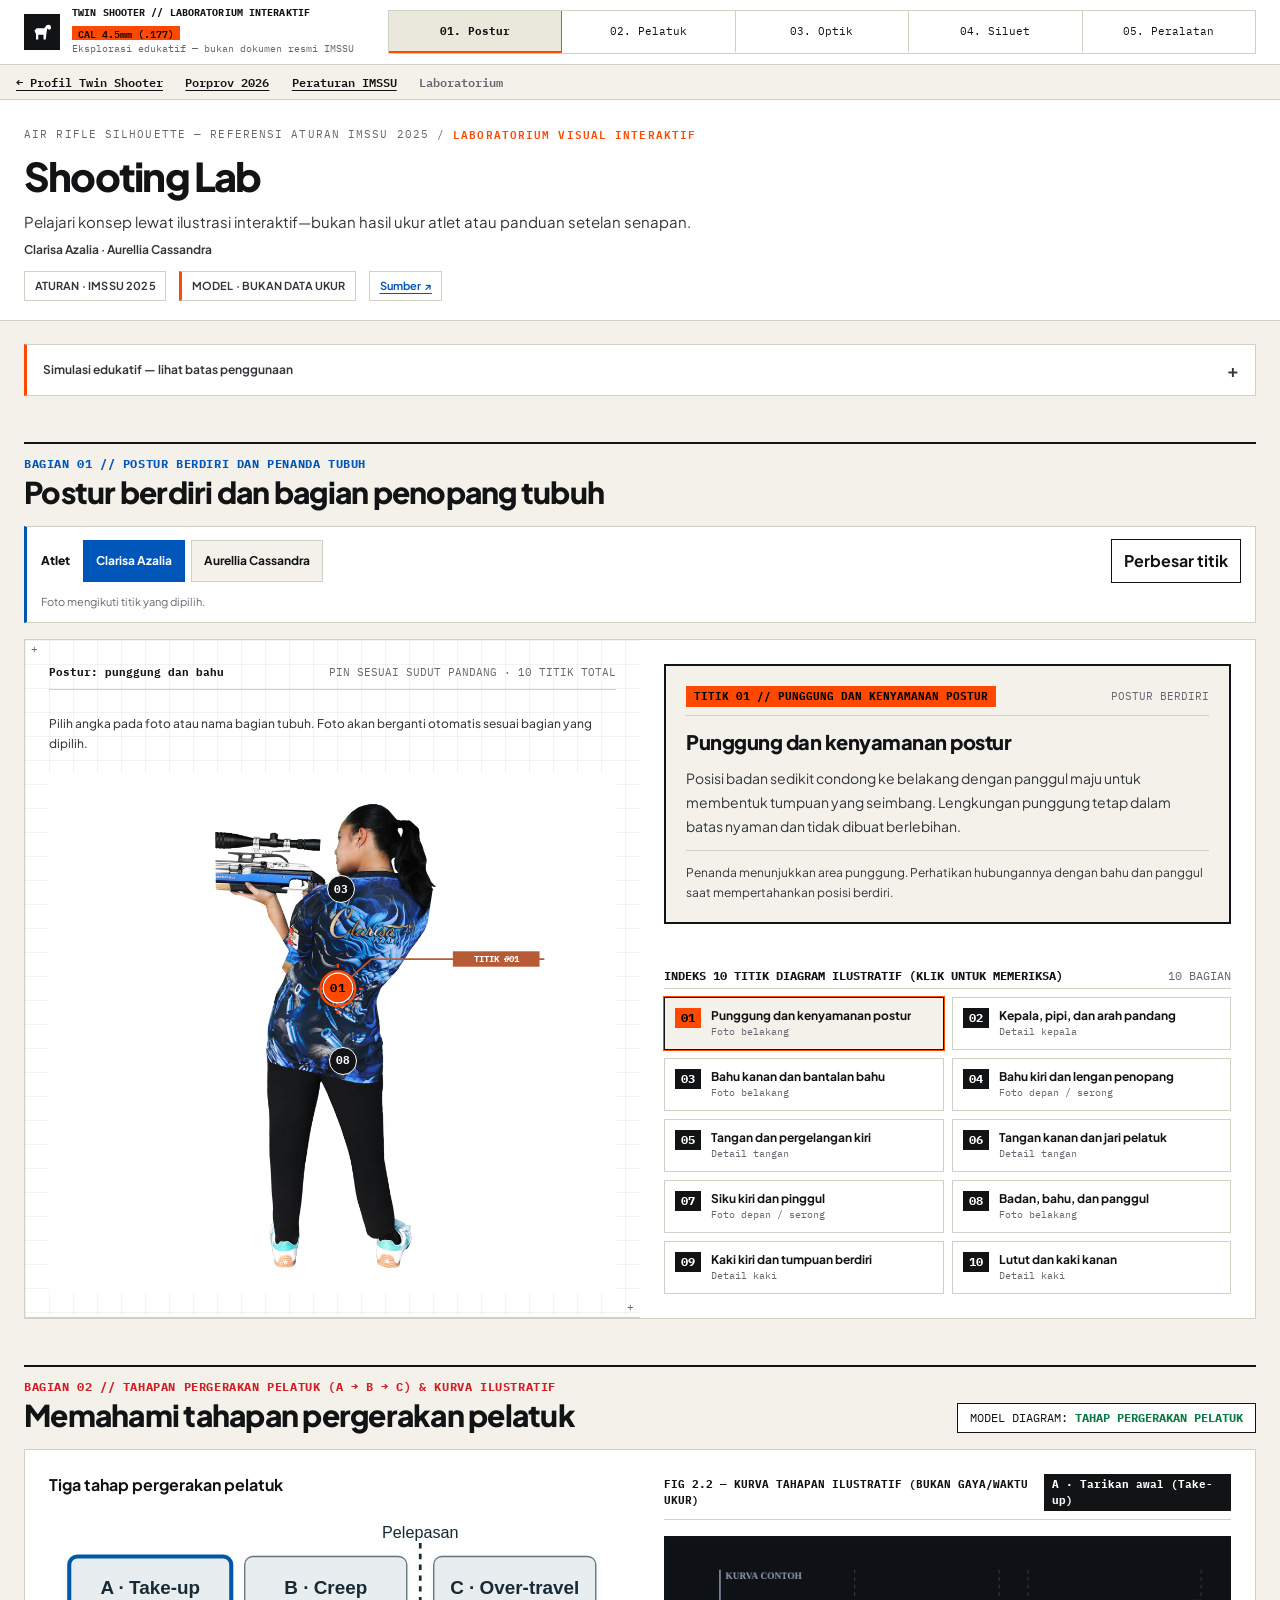
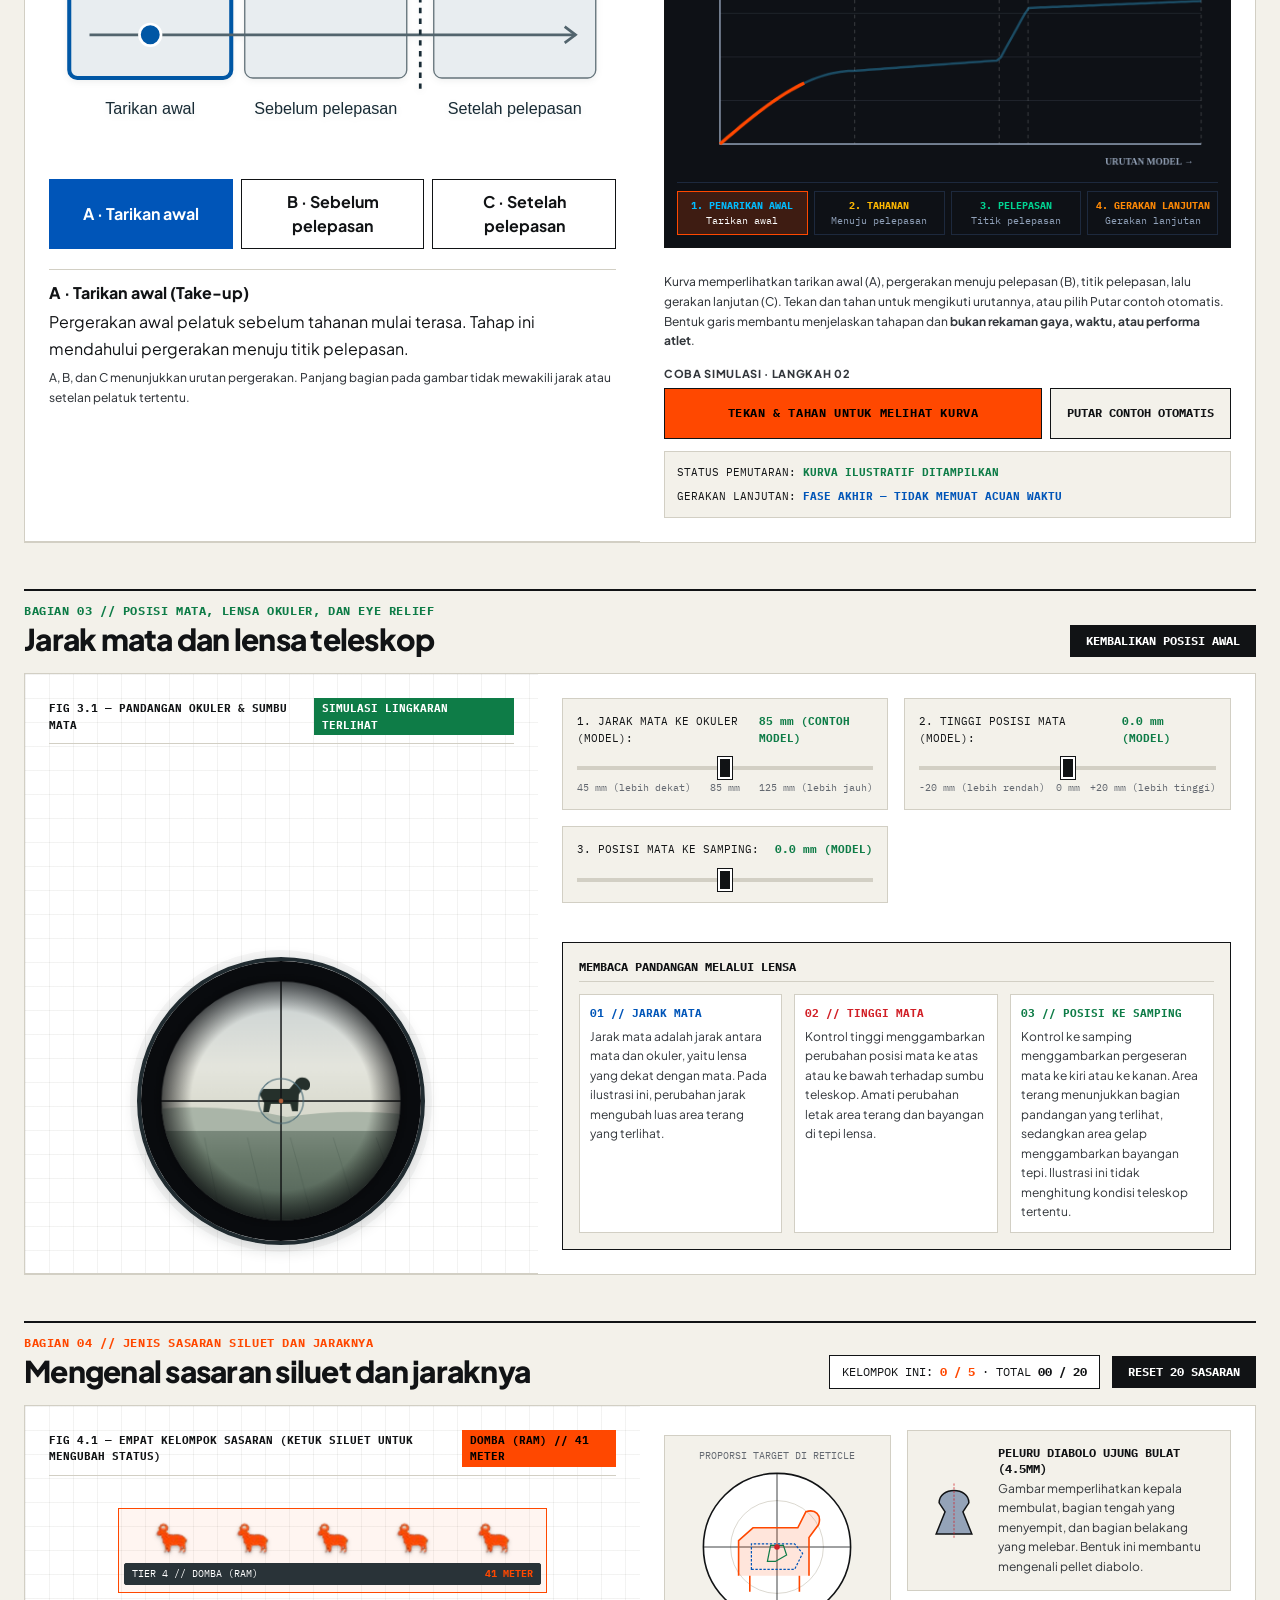
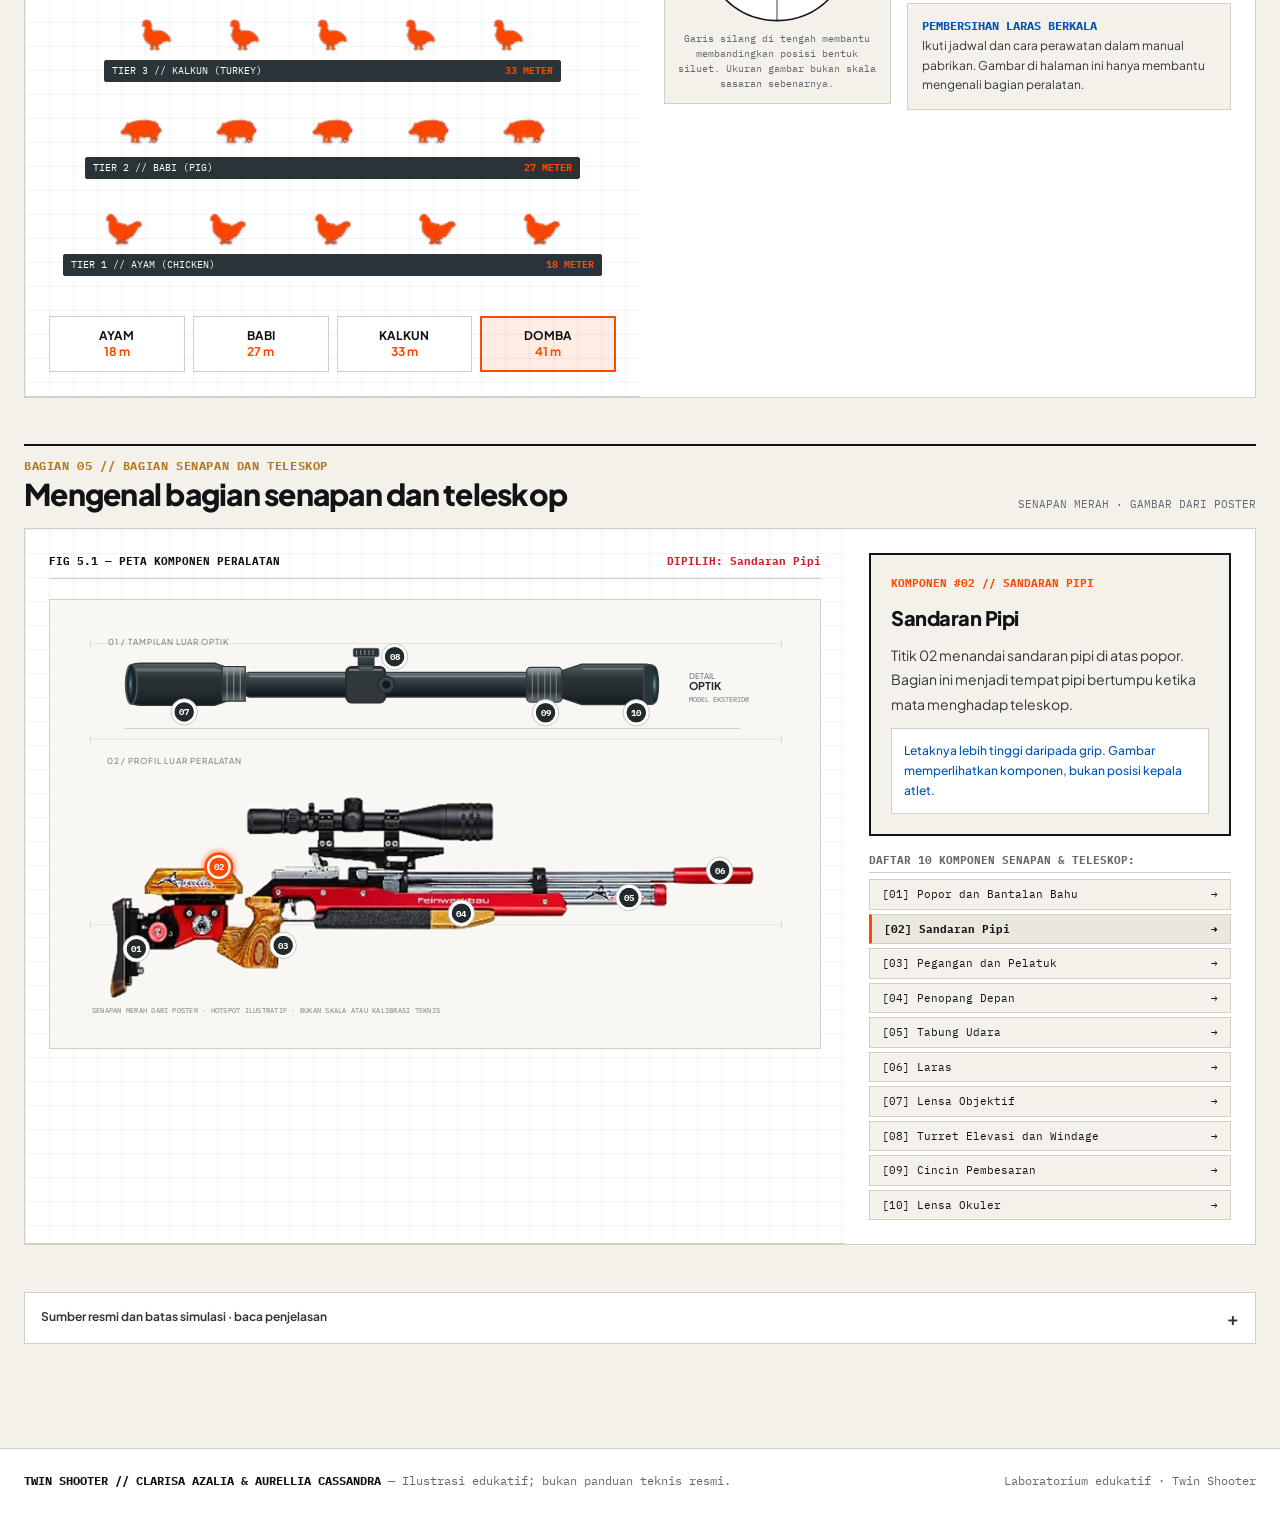
==== lab.html @ e5377e59 "content: tambah halaman Porprov 2026 (/porprov-2026)" ====
<!DOCTYPE html>
<html lang="id">
<head>
    <meta charset="UTF-8">
    <meta name="viewport" content="width=device-width, initial-scale=1.0">
    <title>Laboratorium Interaktif | Twin Shooter</title>
    <meta name="description" content="Eksplorasi interaktif postur, optik, target, dan diagram peralatan untuk pembelajaran visual. Angka simulasi bersifat ilustratif, bukan standar resmi IMSSU.">
    <meta name="robots" content="index,follow">
    <link rel="canonical" href="https://twinshooter.vercel.app/lab">
    <link rel="icon" type="image/svg+xml" href="/favicon.svg">
    <link rel="stylesheet" href="/lab-utilities.css">
    <link rel="preconnect" href="https://fonts.googleapis.com">
    <link rel="preconnect" href="https://fonts.gstatic.com" crossorigin>
    <link href="https://fonts.googleapis.com/css2?family=Cormorant+Garamond:ital,wght@0,700;1,600;1,700&family=IBM+Plex+Mono:ital,wght@0,400;0,500;0,600;0,700;1,400&family=Plus+Jakarta+Sans:wght@400;500;600;700;800&display=swap" rel="stylesheet">
    <link rel="stylesheet" href="/lab.css">
    <link rel="stylesheet" href="/lab-workspace.css">
</head>
<body class="min-h-screen selection:bg-[#FF4800] selection:text-white">
    <a href="#main-content" class="lab-skip">Lewati navigasi</a>

    <header class="lab-header sticky top-0 z-50 bg-[var(--bg-surface)] tech-border-b">
        <div class="max-w-[1400px] mx-auto px-4 sm:px-6">
            <div class="lab-header-row min-h-14 flex items-center justify-between gap-4">
                <a class="lab-mobile-back" href="/" aria-label="Kembali ke profil Twin Shooter">←</a>
                <!-- Left: IMSSU Official Specification Stamp -->
                <div class="lab-brand flex items-center gap-3">
                    <div class="w-9 h-9 border border-[var(--rule-heavy)] flex items-center justify-center bg-[var(--ink-900)] text-[var(--bg-surface)] shrink-0">
                        <!-- IMSSU Metallic Ram Silhouette Emblem -->
                        <svg class="w-6 h-6" viewBox="0 0 64 52" fill="currentColor">
                            <path d="M12 22 L18 16 L38 16 L44 8 C50 4 58 8 56 16 C54 22 48 20 46 16 L44 28 L42 46 L36 46 L36 33 L22 33 L22 46 L16 46 L16 32 Z"/>
                        </svg>
                    </div>
                    <div class="lab-brand-text leading-none">
                        <div class="flex items-center gap-2">
                            <span class="lab-desktop-brand-label font-mono-tech text-[11px] font-bold tracking-wider uppercase">TWIN SHOOTER // LABORATORIUM INTERAKTIF</span><span class="lab-mobile-brand-label">Shooting Lab</span>
                            <span class="hidden md:inline-block font-mono-tech text-[10px] px-1.5 py-0.5 bg-[#FF4800] text-white font-semibold">CAL 4.5mm (.177)</span>
                        </div>
                        <p class="text-xs text-[var(--ink-500)] font-mono-tech mt-0.5">
                            Eksplorasi edukatif — bukan dokumen resmi IMSSU
                        </p>
                    </div>
                </div>

                <!-- Center: Direct Section Index -->
                <nav class="lab-section-nav flex items-center divide-x divide-[var(--rule-light)] border border-[var(--rule-light)] font-mono-tech text-[11px]" aria-label="Bagian laboratorium" data-lab-desktop-nav>
                    <a href="#sec-biomech" class="px-3 py-1.5 hover:bg-[var(--bg-subtle)] transition">01. Postur</a>
                    <a href="#sec-trigger" class="px-3 py-1.5 hover:bg-[var(--bg-subtle)] transition">02. Pelatuk</a>
                    <a href="#sec-optics" class="px-3 py-1.5 hover:bg-[var(--bg-subtle)] transition">03. Optik</a>
                    <a href="#sec-imssu" class="px-3 py-1.5 hover:bg-[var(--bg-subtle)] transition">04. Siluet</a>
                    <a href="#sec-hardware" class="px-3 py-1.5 hover:bg-[var(--bg-subtle)] transition">05. Peralatan</a>
                </nav>

                <!-- Right: Paper / CAD Dark Mode & Audio Switch -->
                <div class="lab-mobile-picker"><label for="labMobileModuleSelect">Pilih materi</label><select id="labMobileModuleSelect" aria-label="Pilih materi Shooting Lab"><option value="sec-biomech">01 · Postur tubuh</option><option value="sec-trigger">02 · Pelatuk</option><option value="sec-optics">03 · Optik</option><option value="sec-imssu">04 · Sasaran siluet</option><option value="sec-hardware">05 · Peralatan</option></select></div>
            </div>
        </div>
    </header>

    <div class="lab-local-nav" aria-label="Navigasi situs">
        <a href="/">← Profil Twin Shooter</a>
        <a href="/porprov-2026">Porprov 2026</a>
        <a href="/rules">Peraturan IMSSU</a>
        <span aria-current="page">Laboratorium</span>
    </div>

    <section class="tech-border-b bg-[var(--bg-surface)]">
        <div class="max-w-[1400px] mx-auto px-4 sm:px-6 py-8">
            <div class="grid grid-cols-1 lg:grid-cols-12 gap-6 items-end">
                <div class="lg:col-span-8 space-y-3">
                    <div class="inline-flex items-center gap-2 font-mono-tech text-[11px] uppercase tracking-widest text-[var(--ink-500)]">
                        <span>AIR RIFLE SILHOUETTE — REFERENSI ATURAN IMSSU 2025</span>
                        <span>/</span>
                        <span class="text-[#FF4800] font-semibold">LABORATORIUM VISUAL INTERAKTIF</span>
                    </div>

                    <!-- Athlete names retained from the supplied prototype, not represented as official branding -->
                    <h1 class="lab-sr-only lab-main-heading">Shooting Lab</h1><p class="lab-desktop-purpose">Pelajari konsep lewat ilustrasi interaktif—bukan hasil ukur atlet atau panduan setelan senapan.</p><p class="lab-mobile-byline">Clarisa Azalia <span aria-hidden="true">·</span> Aurellia Cassandra</p><p class="lab-mobile-intro">Pilih materi, lihat gambarnya, lalu coba kontrol interaktif. Semua simulasi bersifat ilustratif.</p>
                    <div class="lab-athlete-wordmarks flex flex-wrap items-baseline gap-x-6 gap-y-1 pt-1">
                        <div class="flex items-baseline gap-2">
                            <span class="font-signature italic font-bold text-4xl sm:text-6xl tracking-tight text-[#B37B24]">Clarisa</span>
                            <span class="font-mono-tech font-bold text-lg sm:text-2xl tracking-[0.2em] text-[var(--clarisa-blue)]">AZALIA</span>
                        </div>
                        <span class="font-mono-tech text-sm text-[var(--ink-500)]">&times;</span>
                        <div class="flex items-baseline gap-2">
                            <span class="font-signature italic font-bold text-4xl sm:text-6xl tracking-tight text-[#B37B24]">Aurellia</span>
                            <span class="font-mono-tech font-bold text-lg sm:text-2xl tracking-[0.18em] text-[var(--aurellia-red)]">CASSANDRA</span>
                        </div>
                    </div>

                    <p class="lab-hero-description text-sm text-[var(--ink-700)] max-w-3xl leading-relaxed">
                        Halaman eksplorasi konsep postur, diagram optik, dan ilustrasi sasaran berdasarkan prototipe yang disediakan. Gunakan kontrol untuk melihat perubahan gambar; simulasi tidak mengukur tubuh, senapan, atau lintasan nyata.
                    </p>
                </div>

                <div class="lab-intro-provenance" aria-label="Status informasi"><span>ATURAN · IMSSU 2025</span><span>MODEL · BUKAN DATA UKUR</span><a href="#lab-sources">Sumber ↗</a></div>
                <!-- Right: Poster Specification Key-Value Matrix -->
                <details class="lab-mobile-disclosure lab-facts lg:col-span-4" data-lab-mobile-collapse open><summary>Fakta aturan dan batas model <span aria-hidden="true">⌄</span></summary>
<div class="lg:col-span-4 border border-[var(--rule-heavy)] bg-[var(--bg-paper)] p-4 font-mono-tech text-xs">
                    <div class="flex justify-between items-center pb-2 mb-3 border-b border-[var(--rule-light)]">
                        <span class="font-bold uppercase">FAKTA ATURAN vs MODEL VISUAL</span>
                        <span class="text-[10px] px-1.5 py-0.5 bg-[var(--ink-900)] text-[var(--bg-surface)]">MODEL DEMO</span>
                    </div>
                    <div class="grid grid-cols-2 gap-y-2 gap-x-4 text-[11px]">
                        <div>
                            <span class="text-[var(--ink-500)] block">KALIBER ATURAN</span>
                            <strong class="text-sm text-[var(--clarisa-blue)]">4,5 mm (.177)</strong>
                        </div>
                        <div>
                            <span class="text-[var(--ink-500)] block">POSISI AIR RIFLE</span>
                            <strong class="text-sm text-[var(--aurellia-red)]">Berdiri / standing</strong>
                        </div>
                        <div>
                            <span class="text-[var(--ink-500)] block">TAMPILAN POSTUR</span>
                            <strong class="text-sm">Skema, bukan pengukuran</strong>
                        </div>
                        <div>
                            <span class="text-[var(--ink-500)] block">JARAK AIR RIFLE IMSSU</span>
                            <strong class="text-sm text-[#FF4800]">18m / 27m / 33m / 41m</strong>
                        </div>
                    </div>
                </div>
</details>
            </div>
        </div>
    </section>

    <main id="main-content" class="max-w-[1400px] mx-auto px-4 sm:px-6 py-10 space-y-16">
        <details class="lab-mobile-disclosure lab-notice-wrap" data-lab-mobile-collapse open><summary>Simulasi edukatif — lihat batas penggunaan <span aria-hidden="true">⌄</span></summary><aside class="lab-notice" role="note" aria-label="Batas penggunaan simulasi">
          <strong>SIMULASI EDUKATIF — BUKAN PERATURAN ATAU DATA TERUKUR</strong>
          <p>Hanya kaliber, posisi, jarak sasaran, dan ketentuan yang secara eksplisit didukung rulebook yang ditampilkan sebagai fakta resmi. Ilustrasi postur, kurva pelatuk, optik, dan senapan merupakan materi pembelajaran, bukan hasil pengukuran. Tidak ada rekomendasi angka setelan, tekanan, atau koreksi tembakan dalam halaman ini. <a href="/rules">Baca dokumen peraturan</a>.</p>
        </aside></details>

        <!-- =====================================================================
             BAGIAN 01: BIOMEKANIKA & PENOPANG PASIF TULANG (4 SUDUT PANDANG ASLI)
             ===================================================================== -->
        <section id="sec-biomech" class="scroll-mt-20 space-y-4">
            <div class="tech-rule-heavy pt-3 flex flex-col lg:flex-row lg:items-end justify-between gap-4">
                <div>
                    <div class="font-mono-tech text-xs text-[var(--clarisa-blue)] font-bold uppercase tracking-wider">
                        BAGIAN 01 // POSTUR BERDIRI DAN PENANDA TUBUH
                    </div>
                    <h2 class="text-2xl sm:text-3xl font-extrabold tracking-tight mt-0.5">
<span class="lab-heading-long">Postur berdiri dan bagian penopang tubuh</span><span class="lab-heading-short">Postur tubuh</span>
</h2>
<p class="lab-section-hint">Pilih bagian tubuh yang ingin dipelajari. Foto dan penjelasan akan mengikuti titik yang dipilih. Gunakan Perbesar titik untuk melihat detailnya.</p>
                </div>

                <!-- 4 Prototype Pose Switchers + X-Ray Skeletal Toggle -->
                <div class="lab-pose-controls flex flex-wrap items-center gap-2 font-mono-tech text-xs">
                    <label class="lab-callout-label" for="labCalloutPicker">Bagian yang ingin dipelajari</label>
                    <select id="labCalloutPicker" class="lab-callout-select" aria-label="Pilih titik anatomi untuk dijelaskan"></select>

                </div>
            </div>

            <div id="postureArtControls" class="ts-pose-art-controls" role="group" aria-label="Pilih foto atlet">
              <div class="ts-pose-art-choices"><span class="ts-pose-art-label">Atlet</span>
                <button type="button" data-pose-color="blue" aria-pressed="false" disabled>Clarisa Azalia</button>
                <button type="button" data-pose-color="red" aria-pressed="false" disabled>Aurellia Cassandra</button>
              </div>
              <button id="posturePhotoZoom" type="button" disabled onclick="openPosturePhotoDetail()" aria-haspopup="dialog" class="min-h-11 px-3 py-2 border border-[var(--rule-heavy)]">Perbesar titik</button>
              <p id="postureArtStatus" aria-live="polite">Memuat foto…</p>
              <p class="ts-pose-art-note">Foto mengikuti titik yang dipilih.</p>
            </div>
            <div class="grid grid-cols-1 lg:grid-cols-12 tech-sheet">
                <!-- Left 6 Cols: Interactive Drafting Stage with Callout Leader Lines -->
                <div class="lg:col-span-6 tech-border-b lg:border-b-0 lg:tech-border-r p-4 sm:p-6 flex flex-col justify-between drafting-bg reg-corner">
                    <div class="lab-figure-caption flex items-center justify-between font-mono-tech text-[11px] border-b border-[var(--rule-light)] pb-2 mb-3">
                        <span id="stagePoseTitle" class="font-bold">Postur: punggung dan bahu</span>
                        <span class="text-[var(--ink-500)]">PIN SESUAI SUDUT PANDANG · 10 TITIK TOTAL</span>
                    </div>

                    <p class="lab-diagram-context">Pilih angka pada foto atau nama bagian tubuh. Foto akan berganti otomatis sesuai bagian yang dipilih.</p>
                    <!-- Main Interactive SVG Drafting Viewport -->
                    <div class="lab-biomech-stage relative w-full h-[520px] flex items-center justify-center select-none overflow-hidden">
                        <p id="posturePhotoLoading" role="status">Memuat foto…</p>
                        <svg id="biomechDraftSvg" viewBox="0 0 460 540" class="w-full h-full">
                            <!-- Dynamic Athlete Illustration + X-Ray Skeleton Layer -->
                            <g id="svgAthleteLayer"></g>

                            <!-- Reserved schematic annotation layer; no simulated tissue-load predictions -->
                            <g id="svgSpinalArrowsLayer"></g>

                            <!-- Dynamic Leader Line pointing to Active Anatomical Node -->
                            <g id="svgActiveLeaderLine"></g>
                        </svg>

                        <!-- Numbered Technical Callout Pins Overlay -->
                        <div id="biomechPinsOverlay" class="absolute inset-0 pointer-events-none"></div>
                    </div>

                </div>

                <!-- Right 6 Cols: Selected Callout Specification Sheet + Complete 10-Point Poster Index -->
                <div class="lg:col-span-6 p-4 sm:p-6 flex flex-col justify-between space-y-6">
                    <!-- Active Callout Technical Dossier -->
                    <div class="border-2 border-[var(--rule-heavy)] p-5 bg-[var(--bg-paper)] space-y-3">
                        <div class="flex flex-wrap items-center justify-between gap-2 border-b border-[var(--rule-light)] pb-2 font-mono-tech text-[11px]">
                            <span id="dossierCode" class="px-2 py-0.5 bg-[#FF4800] text-white font-bold">TITIK 01 // PUNGGUNG</span>
                            <span id="dossierRef" class="text-[var(--ink-500)]">POSTUR BERDIRI</span>
                        </div>

                        <h3 id="dossierTitle" aria-live="polite" class="text-xl font-extrabold tracking-tight">
                            Punggung dan kenyamanan postur
                        </h3>

                        <p id="dossierBody" class="text-sm text-[var(--ink-700)] leading-relaxed">
                            Posisi badan sedikit condong ke belakang dengan panggul maju untuk membentuk tumpuan yang seimbang. Lengkungan punggung tetap dalam batas nyaman.
                        </p>
                        <p id="dossierViewNote" class="text-xs text-[var(--ink-700)] leading-relaxed border-t border-[var(--rule-light)] pt-3">Foto belakang memperlihatkan punggung, panggul, dan posisi berdiri saat membidik.</p>


                    </div>

                    <!-- All 10 Prototype Callouts Table -->
                    <details class="lab-mobile-disclosure " data-lab-mobile-collapse open><summary>Lihat semua 10 titik anatomi</summary>
<div class="space-y-2">
                        <div class="flex items-center justify-between font-mono-tech text-xs pb-1 border-b border-[var(--rule-light)]">
                            <span class="font-bold uppercase">INDEKS 10 TITIK DIAGRAM ILUSTRATIF (KLIK UNTUK MEMERIKSA)</span>
                            <span class="text-[var(--ink-500)]">10 BAGIAN</span>
                        </div>

                        <div id="biomechIndexList" class="grid grid-cols-1 sm:grid-cols-2 gap-2"></div>
                    </div>
</details>
                </div>
            </div>
        </section>

        <!-- =====================================================================
             BAGIAN 02: LABORATORIUM MEKANIKA PELATUK (VEKTOR C/B/A & KURVA IDEAL)
             ===================================================================== -->
        <section id="sec-trigger" class="scroll-mt-20 space-y-4">
            <div class="tech-rule-heavy pt-3 flex flex-col lg:flex-row lg:items-end justify-between gap-4">
                <div>
                    <div class="font-mono-tech text-xs text-[var(--aurellia-red)] font-bold uppercase tracking-wider">
                        BAGIAN 02 // TAHAPAN PERGERAKAN PELATUK (A → B → C) &amp; KURVA ILUSTRATIF
                    </div>
                    <h2 class="text-2xl sm:text-3xl font-extrabold tracking-tight mt-0.5">
<span class="lab-heading-long">Memahami tahapan pergerakan pelatuk</span><span class="lab-heading-short">Pelatuk</span>
</h2>
<p class="lab-section-hint">Pilih tahap A, B, atau C untuk memahami pergerakan pelatuk sebelum dan setelah pelepasan. Putar urutan untuk melihat hubungannya dengan kurva ilustrasi.</p>
                </div>
                <div class="font-mono-tech text-xs px-3 py-1.5 border border-[var(--rule-heavy)] bg-[var(--bg-surface)]">
                    MODEL DIAGRAM: <strong class="text-[var(--ok-green)]">TAHAP PERGERAKAN PELATUK</strong>
                </div>
            </div>

            <div class="grid grid-cols-1 lg:grid-cols-12 tech-sheet">
                <div class="lg:col-span-6 tech-border-b lg:border-b-0 lg:tech-border-r p-4 sm:p-6 space-y-5">
                    <h3 class="font-bold">Tiga tahap pergerakan pelatuk</h3>
                    <svg id="triggerVectorDiagram" viewBox="0 0 420 180" class="w-full" role="img" aria-labelledby="triggerStageDiagramTitle triggerStageDiagramDesc">
                        <title id="triggerStageDiagramTitle">Urutan pergerakan pelatuk dari A ke C</title>
                        <desc id="triggerStageDiagramDesc">A adalah tarikan awal, B pergerakan setelah tahanan terasa hingga pelepasan, dan C pergerakan setelah pelepasan. Panjang bagian hanya membantu membaca urutan.</desc>
                        <rect id="triggerZoneA" x="15" y="30" width="120" height="90" rx="6" fill="#E8EDF0" stroke="#65747B"/>
                        <rect id="triggerZoneB" x="145" y="30" width="120" height="90" rx="6" fill="#E8EDF0" stroke="#65747B"/>
                        <rect id="triggerZoneC" x="285" y="30" width="120" height="90" rx="6" fill="#E8EDF0" stroke="#65747B"/>
                        <g fill="#182B35" text-anchor="middle" font-family="sans-serif" font-size="14" font-weight="700">
                            <text x="75" y="58">A · Take-up</text><text x="205" y="58">B · Creep</text><text x="345" y="58">C · Over-travel</text>
                        </g>
                        <path d="M30 88H390" stroke="#52646D" stroke-width="2"/>
                        <path d="M382 82L390 88L382 94" fill="none" stroke="#52646D" stroke-width="2"/>
                        <circle id="triggerTravelMarker" cx="75" cy="88" r="8" fill="#0057A5" stroke="white" stroke-width="2"/>
                        <path d="M275 20V130" stroke="#182B35" stroke-width="2" stroke-dasharray="4 4"/>
                        <g fill="#182B35" text-anchor="middle" font-family="sans-serif" font-size="12">
                            <text x="75" y="147">Tarikan awal</text><text x="205" y="147">Sebelum pelepasan</text><text x="345" y="147">Setelah pelepasan</text>
                            <text x="275" y="16">Pelepasan</text>
                        </g>
                    </svg>
                    <div id="triggerStageButtons" class="trigger-stage-buttons" role="group" aria-label="Pilih tahap pergerakan pelatuk">
                        <button type="button" id="btnStage-A" aria-controls="triggerStageExplanation" aria-pressed="true" onclick="selectTriggerStage('A')">A · Tarikan awal</button>
                        <button type="button" id="btnStage-B" aria-controls="triggerStageExplanation" aria-pressed="false" onclick="selectTriggerStage('B')">B · Sebelum pelepasan</button>
                        <button type="button" id="btnStage-C" aria-controls="triggerStageExplanation" aria-pressed="false" onclick="selectTriggerStage('C')">C · Setelah pelepasan</button>
                    </div>
                    <div id="triggerStageExplanation" class="trigger-stage-explanation">
                        <h3 id="triggerStageTitle">A · Tarikan awal (Take-up)</h3>
                        <p id="triggerStageBody">Pergerakan awal pelatuk sebelum tahanan mulai terasa. Tahap ini mendahului pergerakan menuju titik pelepasan.</p>
                        <p class="lab-diagram-context">A, B, dan C menunjukkan urutan pergerakan. Panjang bagian pada gambar tidak mewakili jarak atau setelan pelatuk tertentu.</p>
                    </div>
                </div>

                <!-- Right 6 Cols: Live Oscilloscope "KURVA TARIKAN PEMICU IDEAL" -->
                <div class="lab-trigger-panel lg:col-span-6 p-4 sm:p-6 flex flex-col justify-between space-y-4">
                    <div class="lab-trigger-graph-heading flex items-center justify-between border-b border-[var(--rule-light)] pb-2 font-mono-tech text-[11px]">
                        <span class="font-bold">FIG 2.2 — KURVA TAHAPAN ILUSTRATIF (BUKAN GAYA/WAKTU UKUR)</span>
                        <span id="oscPhaseLabel" class="px-2 py-0.5 bg-[var(--ink-900)] text-[var(--bg-surface)] font-bold">FASE: SIAGA</span>
                    </div>

                    <!-- High-Contrast Technical Oscilloscope Canvas -->
                    <div class="lab-trigger-graph border border-[var(--rule-heavy)] bg-[#0E1116] p-3">
                        <canvas id="triggerOscCanvas" width="580" height="240" class="w-full h-[225px] block"></canvas>

                        <!-- 4 Poster Phases Strip -->
                        <div class="grid grid-cols-4 gap-1.5 pt-2 mt-2 border-t border-slate-800 font-mono-tech text-[10px] text-center">
                            <div id="oscStage-1" class="p-1.5 border border-slate-800 text-slate-300">
                                <div class="font-bold text-sky-400">1. PENARIKAN AWAL</div>
                                <div>Tarikan awal</div>
                            </div>
                            <div id="oscStage-2" class="p-1.5 border border-slate-800 text-slate-300">
                                <div class="font-bold text-amber-400">2. TAHANAN</div>
                                <div>Menuju pelepasan</div>
                            </div>
                            <div id="oscStage-3" class="p-1.5 border border-slate-800 text-slate-300">
                                <div class="font-bold text-emerald-400">3. PELEPASAN</div>
                                <div>Titik pelepasan</div>
                            </div>
                            <div id="oscStage-4" class="p-1.5 border border-slate-800 text-slate-300">
                                <div class="font-bold text-orange-400">4. GERAKAN LANJUTAN</div>
                                <div>Gerakan lanjutan</div>
                            </div>
                        </div>
                    </div>

                    <p id="triggerCurveHelp" class="lab-diagram-context lab-trigger-curve-context">Kurva memperlihatkan tarikan awal (A), pergerakan menuju pelepasan (B), titik pelepasan, lalu gerakan lanjutan (C). Tekan dan tahan untuk mengikuti urutannya, atau pilih Putar contoh otomatis. Bentuk garis membantu menjelaskan tahapan dan <strong>bukan rekaman gaya, waktu, atau performa atlet</strong>.</p>
                    <!-- Interactive Tactile Trigger Paddle -->
                    <div class="lab-trigger-action space-y-3">
                        <p class="lab-action-label">COBA SIMULASI · LANGKAH 02</p><div class="flex flex-col sm:flex-row gap-2 font-mono-tech text-xs">
                            <button id="tactileTriggerBtn"
                                aria-label="Tahan untuk melihat kurva konseptual; dapat digunakan dengan mouse, sentuhan, atau keyboard"
                                class="flex-1 py-4 px-5 bg-[#FF4800] hover:bg-[#e03f00] text-white font-bold uppercase tracking-wider border border-[var(--rule-heavy)] active:translate-y-0.5 transition select-none cursor-pointer">
                                Tekan &amp; tahan untuk melihat kurva
                            </button>
                            <button onclick="runIdealCurvePlayback()" class="py-4 px-4 border border-[var(--rule-heavy)] bg-[var(--bg-paper)] hover:bg-[var(--bg-subtle)] font-bold uppercase transition">
                                Putar contoh otomatis
                            </button>
                        </div>

                        <div class="p-3 bg-[var(--bg-paper)] border border-[var(--rule-light)] flex flex-wrap justify-between gap-2 font-mono-tech text-[11px]">
                            <span>STATUS PEMUTARAN: <strong id="pullDiagnosticText" class="text-[var(--ok-green)]">KURVA ILUSTRATIF DITAMPILKAN</strong></span>
                            <span>GERAKAN LANJUTAN: <strong class="text-[var(--clarisa-blue)]">FASE AKHIR — TIDAK MEMUAT ACUAN WAKTU</strong></span>
                        </div>
                    </div>
                </div>
            </div>
        </section>

        <!-- =====================================================================
             BAGIAN 03: OPTIK, EYE RELIEF, PARALAKS & KONTAK PIPI PADA STOCK
             ===================================================================== -->
        <section id="sec-optics" class="scroll-mt-20 space-y-4">
            <div class="tech-rule-heavy pt-3 flex flex-col lg:flex-row lg:items-end justify-between gap-4">
                <div>
                    <div class="font-mono-tech text-xs text-[var(--ok-green)] font-bold uppercase tracking-wider">
                        BAGIAN 03 // POSISI MATA, LENSA OKULER, DAN EYE RELIEF
                    </div>
                    <h2 class="text-2xl sm:text-3xl font-extrabold tracking-tight mt-0.5">
<span class="lab-heading-long">Jarak mata dan lensa teleskop</span><span class="lab-heading-short">Pandangan optik</span>
</h2>
<p class="lab-section-hint">Ubah jarak, tinggi, atau posisi mata ke samping, lalu amati perubahan area terang dan bayangan di tepi lensa. Angka merupakan contoh ilustrasi, bukan rekomendasi setelan.</p>
                </div>
                <button onclick="calibratePerfectOptics()" class="font-mono-tech text-xs px-4 py-2 bg-[var(--ink-900)] text-[var(--bg-surface)] font-bold uppercase hover:bg-[#FF4800] transition">
                    Kembalikan posisi awal
                </button>
            </div>

            <div class="grid grid-cols-1 lg:grid-cols-12 tech-sheet">
                <!-- Left: optical view and independent moving-head study, no cheekpiece in diagram. -->
                <div class="lg:col-span-5 tech-border-b lg:border-b-0 lg:tech-border-r p-4 sm:p-6 flex flex-col justify-between items-center drafting-bg">
                    <div class="w-full flex items-center justify-between border-b border-[var(--rule-light)] pb-2 mb-3 font-mono-tech text-[11px]">
                        <span class="font-bold">FIG 3.1 — PANDANGAN OKULER &amp; SUMBU MATA</span>
                        <span id="opticsLockBadge" class="px-2 py-0.5 bg-[#0E7C47] text-white font-bold">LINGKARAN PENUH</span>
                    </div>

                    <!-- Ocular Reticle Canvas -->
                    <div class="relative w-64 h-64 sm:w-72 sm:h-72 flex items-center justify-center my-1">
                        <canvas id="ocularLensCanvas" width="300" height="300" role="img" aria-label="Ilustrasi pandangan melalui lensa optik; perubahan bayangan mengikuti parameter contoh, bukan kondisi optik senapan asli" class="w-full h-full rounded-full border-4 border-[#111315] shadow-md"></canvas>
                    </div>

                </div>

                <!-- Right 7 Cols: Precision Optical Sliders & Poster Guidelines -->
                <div class="lg:col-span-7 p-4 sm:p-6 flex flex-col justify-between space-y-5">
                    <details class="lab-mobile-disclosure " data-lab-mobile-collapse open><summary>Coba tiga kontrol posisi mata</summary>
<div class="grid grid-cols-1 sm:grid-cols-2 gap-4">
                        <!-- 1. Eye Relief Distance -->
                        <div class="p-3.5 bg-[var(--bg-paper)] border border-[var(--rule-light)]">
                            <div class="flex justify-between font-mono-tech text-[11px] mb-1.5">
                                <span>1. JARAK MATA KE OKULER (MODEL):</span>
                                <strong id="optEyeDistLabel" class="text-[var(--ok-green)]">85 mm (CONTOH MODEL)</strong>
                            </div>
                            <input id="optEyeDist" type="range" min="45" max="125" value="85" oninput="updateOpticalSim()" class="mech-slider" aria-label="Jarak mata ke lensa ilustrasi, milimeter">
                            <div class="flex justify-between font-mono-tech text-[10px] text-[var(--ink-500)] mt-1">
                                <span>45 mm (lebih dekat)</span>
                                <span>85 mm</span>
                                <span>125 mm (lebih jauh)</span>
                            </div>
                        </div>

                        <!-- 2. Cheekpiece Height -->
                        <div class="p-3.5 bg-[var(--bg-paper)] border border-[var(--rule-light)]">
                            <div class="flex justify-between font-mono-tech text-[11px] mb-1.5">
                                <span>2. TINGGI POSISI MATA (MODEL):</span>
                                <strong id="optCheekHeightLabel" class="text-[var(--ok-green)]">0.0 mm (CONTOH)</strong>
                            </div>
                            <input id="optCheekHeight" type="range" min="-20" max="20" value="0" oninput="updateOpticalSim()" class="mech-slider" aria-label="Perubahan tinggi posisi kepala pada ilustrasi, bukan pengukuran, milimeter">
                            <div class="flex justify-between font-mono-tech text-[10px] text-[var(--ink-500)] mt-1">
                                <span>-20 mm (lebih rendah)</span>
                                <span>0 mm</span>
                                <span>+20 mm (lebih tinggi)</span>
                            </div>
                        </div>

                        <!-- 3. Lateral Cant / Offset -->
                        <div class="p-3.5 bg-[var(--bg-paper)] border border-[var(--rule-light)]">
                            <div class="flex justify-between font-mono-tech text-[11px] mb-1.5">
                                <span>3. POSISI MATA KE SAMPING:</span>
                                <strong id="optLatLabel" class="text-[var(--ok-green)]">0.0 mm (CONTOH)</strong>
                            </div>
                            <input id="optLat" type="range" min="-20" max="20" value="0" oninput="updateOpticalSim()" class="mech-slider" aria-label="Posisi mata ke samping pada ilustrasi, milimeter">
                        </div>

                    </div>
</details>

                    <!-- Educational descriptions supplied in the original prototype; not an authoritative rules quotation -->
                    <div id="opticsExplanation" class="border border-[var(--rule-heavy)] bg-[var(--bg-paper)] p-4 space-y-3">
                        <div class="font-mono-tech text-xs font-bold uppercase border-b border-[var(--rule-light)] pb-1.5">
                            MEMBACA PANDANGAN MELALUI LENSA
                        </div>
                        <div class="grid grid-cols-1 md:grid-cols-3 gap-3 text-xs text-[var(--ink-700)] leading-relaxed">
                            <div class="p-2.5 bg-[var(--bg-surface)] border border-[var(--rule-light)]">
                                <strong class="font-mono-tech text-[11px] text-[var(--clarisa-blue)] block mb-1">01 // JARAK MATA</strong>
                                Jarak mata adalah jarak antara mata dan okuler, yaitu lensa yang dekat dengan mata. Pada ilustrasi ini, perubahan jarak mengubah luas area terang yang terlihat.
                            </div>
                            <div class="p-2.5 bg-[var(--bg-surface)] border border-[var(--rule-light)]">
                                <strong class="font-mono-tech text-[11px] text-[var(--aurellia-red)] block mb-1">02 // TINGGI MATA</strong>
                                Kontrol tinggi menggambarkan perubahan posisi mata ke atas atau ke bawah terhadap sumbu teleskop. Amati perubahan letak area terang dan bayangan di tepi lensa.
                            </div>
                            <div class="p-2.5 bg-[var(--bg-surface)] border border-[var(--rule-light)]">
                                <strong class="font-mono-tech text-[11px] text-[var(--ok-green)] block mb-1">03 // POSISI KE SAMPING</strong>
                                Kontrol ke samping menggambarkan pergeseran mata ke kiri atau ke kanan. Area terang menunjukkan bagian pandangan yang terlihat, sedangkan area gelap menggambarkan bayangan tepi. Ilustrasi ini tidak menghitung kondisi teleskop tertentu.
                            </div>
                        </div>
                    </div>
                </div>
            </div>
        </section>

        <!-- =====================================================================
             BAGIAN 04: ARENA SASARAN SILUET IMSSU (18m–41m) & BALISTIK DIABOLO
             ===================================================================== -->
        <section id="sec-imssu" class="scroll-mt-20 space-y-4">
            <div class="tech-rule-heavy pt-3 flex flex-col lg:flex-row lg:items-end justify-between gap-4">
                <div>
                    <div class="font-mono-tech text-xs text-[#FF4800] font-bold uppercase tracking-wider">
                        BAGIAN 04 // JENIS SASARAN SILUET DAN JARAKNYA
                    </div>
                    <h2 class="text-2xl sm:text-3xl font-extrabold tracking-tight mt-0.5">
<span class="lab-heading-long">Mengenal sasaran siluet dan jaraknya</span><span class="lab-heading-short">Sasaran siluet</span>
</h2>
<p id="silhouetteHelp" class="lab-section-hint">Pilih jenis sasaran, lalu ketuk siluet untuk menandainya jatuh atau berdiri kembali. Di ponsel, satu kelompok ditampilkan setiap kali. Setiap kelompok berisi lima sasaran. Hitungan menunjukkan sasaran yang kamu tandai jatuh, bukan hasil pembidikan yang dihitung.</p>
                </div>
                <div class="flex items-center gap-3 font-mono-tech text-xs">
                    <div class="px-3 py-2 border border-[var(--rule-heavy)] bg-[var(--bg-surface)]">
                        KELOMPOK INI: <strong id="rackGroupScore" aria-live="polite" class="text-[#FF4800]">0 / 5</strong> <span class="lab-rack-total">· TOTAL <strong id="rackHitScore">00 / 20</strong></span>
                    </div>
                    <button onclick="resetSilhouetteRack()" class="px-4 py-2 bg-[var(--ink-900)] text-[var(--bg-surface)] font-bold uppercase hover:bg-[#FF4800] transition">
                        Reset 20 sasaran
                    </button>
                </div>
            </div>

            <div class="grid grid-cols-1 lg:grid-cols-12 tech-sheet">
                <!-- Left 6 Cols: The Iconic 4-Tier Black Steel Pyramid Stand with 20 Orange Targets -->
                <div class="lg:col-span-6 tech-border-b lg:border-b-0 lg:tech-border-r p-4 sm:p-6 flex flex-col justify-between space-y-4 drafting-bg">
                    <div class="flex items-center justify-between border-b border-[var(--rule-light)] pb-2 font-mono-tech text-[11px]">
                        <span class="font-bold">FIG 4.1 — EMPAT KELOMPOK SASARAN (KETUK SILUET UNTUK MENGUBAH STATUS)</span>
                        <span id="activeRangeBadge" class="px-2 py-0.5 bg-[#FF4800] text-white font-bold">DOMBA // 41 METER</span>
                    </div>

                    <!-- 4-Tier Steel Frame Replica from Top-Right of Poster -->
                    <div class="py-4 px-2 flex flex-col items-center space-y-3 select-none">
                        <!-- TIER 4: RAMS (41m) -->
                        <div data-rack-animal="ram" class="is-current w-[78%] flex flex-col items-center">
                            <div id="rackRow-ram" class="w-full flex justify-around items-end px-2 pb-0.5"></div>
                            <div class="w-full h-3.5 bg-[#16191E] border border-black flex items-center justify-between px-2 font-mono-tech text-[9px] text-white">
                                <span>TIER 4 // DOMBA (RAM)</span>
                                <span class="text-[#FF4800] font-bold">41 METER</span>
                            </div>
                        </div>

                        <!-- TIER 3: TURKEYS (33m) -->
                        <div data-rack-animal="turkey" class="w-[85%] flex flex-col items-center">
                            <div id="rackRow-turkey" class="w-full flex justify-around items-end px-2 pb-0.5"></div>
                            <div class="w-full h-3.5 bg-[#16191E] border border-black flex items-center justify-between px-2 font-mono-tech text-[9px] text-white">
                                <span>TIER 3 // KALKUN (TURKEY)</span>
                                <span class="text-[#FF4800] font-bold">33 METER</span>
                            </div>
                        </div>

                        <!-- TIER 2: PIGS (27m) -->
                        <div data-rack-animal="pig" class="w-[92%] flex flex-col items-center">
                            <div id="rackRow-pig" class="w-full flex justify-around items-end px-2 pb-0.5"></div>
                            <div class="w-full h-3.5 bg-[#16191E] border border-black flex items-center justify-between px-2 font-mono-tech text-[9px] text-white">
                                <span>TIER 2 // BABI (PIG)</span>
                                <span class="text-[#FF4800] font-bold">27 METER</span>
                            </div>
                        </div>

                        <!-- TIER 1: CHICKENS (18m) -->
                        <div data-rack-animal="chicken" class="w-full flex flex-col items-center">
                            <div id="rackRow-chicken" class="w-full flex justify-around items-end px-2 pb-0.5"></div>
                            <div class="w-full h-4 bg-[#16191E] border border-black flex items-center justify-between px-2 font-mono-tech text-[9px] text-white">
                                <span>TIER 1 // AYAM (CHICKEN)</span>
                                <span class="text-[#FF4800] font-bold">18 METER</span>
                            </div>
                        </div>
                    </div>

                    <!-- Poster Bottom Silhouette Scale & Distance Selector Bar -->
                    <div class="grid grid-cols-4 gap-2 font-mono-tech text-xs">
                        <button onclick="selectRangeAnimal('chicken')" id="rangeBtn-chicken" class="p-2.5 border border-[var(--rule-light)] bg-[var(--bg-surface)] text-center transition">
                            <div class="font-bold">AYAM</div>
                            <div class="text-[#FF4800] font-bold">18 m</div>
                        </button>
                        <button onclick="selectRangeAnimal('pig')" id="rangeBtn-pig" class="p-2.5 border border-[var(--rule-light)] bg-[var(--bg-surface)] text-center transition">
                            <div class="font-bold">BABI</div>
                            <div class="text-[#FF4800] font-bold">27 m</div>
                        </button>
                        <button onclick="selectRangeAnimal('turkey')" id="rangeBtn-turkey" class="p-2.5 border border-[var(--rule-light)] bg-[var(--bg-surface)] text-center transition">
                            <div class="font-bold">KALKUN</div>
                            <div class="text-[#FF4800] font-bold">33 m</div>
                        </button>
                        <button onclick="selectRangeAnimal('ram')" id="rangeBtn-ram" class="p-2.5 border-2 border-[#FF4800] bg-[#FF4800]/10 text-center transition">
                            <div class="font-bold">DOMBA</div>
                            <div class="text-[#FF4800] font-bold">41 m</div>
                        </button>
                    </div>
                </div>

                <!-- Right 6 Cols: Poster's Nested Silhouette Reticle Diagram + Diabolo Pellet Trajectory -->
                <details class="lab-mobile-disclosure lg:col-span-6" data-lab-mobile-collapse open><summary>Grafik dan penjelasan tambahan</summary>
<div class="lg:col-span-6 p-4 sm:p-6 flex flex-col justify-between space-y-5">
                    <div class="grid grid-cols-1 sm:grid-cols-12 gap-4 items-center">
                        <!-- Conceptual illustration Nested Animal Reticle Comparison Circle -->
                        <div class="sm:col-span-5 border border-[var(--rule-light)] bg-[var(--bg-paper)] p-3 flex flex-col items-center">
                            <span class="font-mono-tech text-[10px] uppercase text-[var(--ink-500)] mb-1">PROPORSI TARGET DI RETICLE</span>
                            <svg viewBox="0 0 200 200" class="w-40 h-40">
                                <circle cx="100" cy="100" r="92" fill="var(--bg-surface)" stroke="var(--ink-900)" stroke-width="2"/>
                                <circle cx="100" cy="100" r="58" fill="none" stroke="var(--rule-light)" stroke-width="1"/>
                                <line x1="8" y1="100" x2="192" y2="100" stroke="var(--ink-900)" stroke-width="1"/>
                                <line x1="100" y1="8" x2="100" y2="192" stroke="var(--ink-900)" stroke-width="1"/>
                                <!-- Nested Outlines (Ram, Pig, Turkey, Chicken) -->
                                <path d="M52 136 L52 92 L70 76 L126 76 L136 56 C148 52 156 60 152 72 L140 88 L140 136 M66 136 L66 156 M128 136 L128 156" fill="rgba(255, 72, 0, 0.14)" stroke="#FF4800" stroke-width="2"/>
                                <path d="M68 128 L68 96 L122 96 L132 108 L122 128 Z" fill="none" stroke="#0055B8" stroke-width="1.5" stroke-dasharray="3 2"/>
                                <path d="M88 118 L92 98 L108 98 L112 110 L98 118 Z" fill="none" stroke="#0E7C47" stroke-width="1.5"/>
                                <circle cx="100" cy="100" r="3.5" fill="#D11F26"/>
                            </svg>
                            <p class="font-mono-tech text-[10px] text-center text-[var(--ink-500)] mt-1">
                                Garis silang di tengah membantu membandingkan posisi bentuk siluet. Ukuran gambar bukan skala sasaran sebenarnya.
                            </p>
                        </div>

                        <!-- Diabolo Round-Nose Pellet & Barrel Maintenance Spec from prototype -->
                        <div class="sm:col-span-7 space-y-3">
                            <div class="p-3.5 border border-[var(--rule-light)] bg-[var(--bg-paper)] flex items-center gap-3">
                                <!-- Technical Cutaway of .177 Diabolo Dome Pellet -->
                                <svg viewBox="0 0 76 86" class="w-16 h-16 shrink-0">
                                    <path d="M18 32 C18 10, 58 10, 58 32 L50 44 L62 74 L14 74 L26 44 Z" fill="#94A3B8" stroke="#111315" stroke-width="2"/>
                                    <line x1="38" y1="6" x2="38" y2="80" stroke="#D11F26" stroke-width="1" stroke-dasharray="3 2"/>
                                </svg>
                                <div>
                                    <div class="font-mono-tech text-xs font-bold uppercase">PELURU DIABOLO UJUNG BULAT (4.5mm)</div>
                                    <p class="text-xs text-[var(--ink-700)] leading-relaxed mt-0.5">
                                        Gambar memperlihatkan kepala membulat, bagian tengah yang menyempit, dan bagian belakang yang melebar. Bentuk ini membantu mengenali pellet diabolo.
                                    </p>
                                </div>
                            </div>

                            <div class="p-3.5 border border-[var(--rule-light)] bg-[var(--bg-paper)]">
                                <div class="font-mono-tech text-xs font-bold uppercase text-[var(--clarisa-blue)]">PEMBERSIHAN LARAS BERKALA</div>
                                <p class="text-xs text-[var(--ink-700)] leading-relaxed mt-0.5">
                                    Ikuti jadwal dan cara perawatan dalam manual pabrikan. Gambar di halaman ini hanya membantu mengenali bagian peralatan.
                                </p>
                            </div>
                        </div>
                    </div>


                </div>
</details>
            </div>
        </section>

        <!-- =====================================================================
             BAGIAN 05: ANATOMI SENAPAN MATCH & TELESKOP (14 TITIK TEKNIS POSTER)
             ===================================================================== -->
        <section id="sec-hardware" class="scroll-mt-20 space-y-4">
            <div class="tech-rule-heavy pt-3 flex flex-col lg:flex-row lg:items-end justify-between gap-4">
                <div>
                    <div class="font-mono-tech text-xs text-[#B37B24] font-bold uppercase tracking-wider">
                        BAGIAN 05 // BAGIAN SENAPAN DAN TELESKOP
                    </div>
                    <h2 class="text-2xl sm:text-3xl font-extrabold tracking-tight mt-0.5">
<span class="lab-heading-long">Mengenal bagian senapan dan teleskop</span><span class="lab-heading-short">Bagian peralatan</span>
</h2>
<p class="lab-section-hint">Pilih nomor 01–06 pada foto senapan merah atau 07–10 pada skema teleskop. Pada ponsel, pilih Senapan atau Teleskop lalu pilih komponennya.</p>
                </div>

                <span class="font-mono-tech text-[11px] text-[var(--ink-500)]">SENAPAN MERAH · GAMBAR DARI POSTER</span>
            </div>

            <div class="lab-hardware-mobile-control"><label for="labHardwarePicker">Pilih komponen</label><select id="labHardwarePicker" aria-label="Pilih komponen pada diagram peralatan">
              <option value="stock">01 · Popor dan Bantalan Bahu</option><option value="cheekpiece">02 · Sandaran Pipi</option><option value="grip">03 · Pegangan dan Pelatuk</option><option value="riser">04 · Penopang Depan</option><option value="cylinder">05 · Tabung Udara</option><option value="barrel">06 · Laras</option><option value="objective">07 · Lensa Objektif</option><option value="turrets">08 · Turret Elevasi dan Windage</option><option value="zoom">09 · Cincin Pembesaran</option><option value="ocular">10 · Lensa Okuler</option>
            </select></div>
            <div class="grid grid-cols-1 lg:grid-cols-12 tech-sheet">
                <!-- Left 8 Cols: Dual Technical Blueprint (Rifle + Detailed Scope Diagram from Bottom-Left of Poster) -->
                <div class="lg:col-span-8 tech-border-b lg:border-b-0 lg:tech-border-r p-4 sm:p-6 space-y-5 drafting-bg">
                    <div class="flex items-center justify-between border-b border-[var(--rule-light)] pb-2 font-mono-tech text-[11px]">
                        <span class="font-bold">FIG 5.1 — PETA KOMPONEN PERALATAN</span>
                        <span id="blueprintActiveLabel" class="text-[var(--aurellia-red)] font-bold" aria-live="polite">DIPILIH: SANDARAN PIPI</span>
                    </div>

                    <!-- Technical Blueprint SVG -->
                    <div class="lab-hardware-scroll border border-[var(--rule-light)] bg-[var(--bg-surface)] p-3 overflow-x-auto" tabindex="0" role="region" aria-label="Diagram senapan, geser horizontal untuk melihat bagian lainnya">
                        <p class="lab-mobile-scroll-hint">Pilih komponen melalui daftar agar gambar bergeser otomatis. Kamu juga bisa menggeser diagram →</p>
<svg id="hardwareBlueprintSvg" viewBox="0 0 880 490" class="hw-illustration w-full h-auto min-w-[640px] select-none" role="group" aria-labelledby="hwArtTitle hwArtDesc">
 <title id="hwArtTitle">Ilustrasi interaktif komponen luar peralatan air rifle</title>
 <desc id="hwArtDesc">Bagian atas adalah skema teleskop yang terpisah dari foto senapan merah di bawah. Sepuluh nomor menunjukkan lokasi komponen; gambar bukan sumber ukuran atau setelan yang terverifikasi.</desc>
 <defs>
  <linearGradient id="hwGraphite" x1="0" y1="0" x2="0" y2="1"><stop offset="0" stop-color="#526061"/><stop offset=".36" stop-color="#293336"/><stop offset=".7" stop-color="#232C30"/><stop offset="1" stop-color="#11191D"/></linearGradient>
  <linearGradient id="hwTube" x1="0" y1="0" x2="0" y2="1"><stop offset="0" stop-color="#738083"/><stop offset=".19" stop-color="#424C51"/><stop offset=".63" stop-color="#222C31"/><stop offset="1" stop-color="#11181D"/></linearGradient>
  <linearGradient id="hwRing" x1="0" y1="0" x2="0" y2="1"><stop offset="0" stop-color="#AAB2B1"/><stop offset=".29" stop-color="#3C484C"/><stop offset=".68" stop-color="#263035"/><stop offset="1" stop-color="#6D7775"/></linearGradient>
  <linearGradient id="hwSteel" x1="0" y1="0" x2="0" y2="1"><stop offset="0" stop-color="#D5D9D4"/><stop offset=".27" stop-color="#A3ADAE"/><stop offset=".62" stop-color="#829294"/><stop offset="1" stop-color="#D8DAD2"/></linearGradient>
  <linearGradient id="hwWood" x1="0" y1="0" x2="0" y2="1"><stop offset="0" stop-color="#D4B18A"/><stop offset=".3" stop-color="#AB805D"/><stop offset=".68" stop-color="#806047"/><stop offset="1" stop-color="#644A3C"/></linearGradient>
  <linearGradient id="hwGrip" x1="0" y1="0" x2="1" y2="1"><stop offset="0" stop-color="#C49B75"/><stop offset=".42" stop-color="#9B7355"/><stop offset="1" stop-color="#584B42"/></linearGradient>
  <linearGradient id="hwRubber" x1="0" y1="0" x2="1" y2="0"><stop offset="0" stop-color="#151B20"/><stop offset=".45" stop-color="#596265"/><stop offset="1" stop-color="#1C2629"/></linearGradient>
  <radialGradient id="hwLens"><stop offset="0" stop-color="#7B9B9E"/><stop offset=".44" stop-color="#314951"/><stop offset="1" stop-color="#111C27"/></radialGradient>
 </defs>
 <g class="hw-paper-guides" fill="none" stroke="#C8C7BE" opacity=".65">
  <path d="M22 26H860M22 142H860M22 367H860" stroke-width=".8"/>
  <path d="M22 21V31M860 21V31M22 137V147M860 137V147M22 362V372M860 362V372" stroke-width="1.2"/>
 </g>
 <g class="hw-scope-section" transform="translate(44,16)">
  <text x="0" y="12" class="hw-figure-mono" fill="#67706D" font-size="10" letter-spacing="1.15">01 / TAMPILAN LUAR OPTIK</text>
  <path d="M20 113H766" stroke="#C9C6BD" stroke-width="1"/>
  <path d="M25 38Q30 34 40 34H129L152 42V77L129 85H40Q30 85 25 80Z" fill="url(#hwGraphite)" stroke="#32383A" stroke-width="1.6"/>
  <path d="M29 40H129L143 44H32Z" fill="#A9ADB0" opacity=".35"/>
  <ellipse cx="28" cy="59.5" rx="7" ry="24" fill="#17262C" stroke="#4A5358" stroke-width="2"/>
  <ellipse cx="27" cy="59.5" rx="3.5" ry="19" fill="url(#hwLens)" opacity=".95"/>
  <path d="M138 38H166V80H138Z" fill="url(#hwRing)" stroke="#33383A" stroke-width="1.5"/>
  <path d="M144 39V79M152 39V79M160 39V79" stroke="#A7ADAA" stroke-width="1.5" opacity=".65"/>
  <rect x="166" y="45" width="350" height="30" rx="5" fill="url(#hwTube)" stroke="#363E40" stroke-width="1.6"/>
  <path d="M171 50H511" stroke="#D0D5D4" opacity=".42" stroke-width="2"/>
  <path d="M171 71H511" stroke="#080F16" opacity=".4" stroke-width="2"/>
  <rect x="288" y="38" width="48" height="44" rx="7" fill="#30383C" stroke="#1D252A" stroke-width="1.4"/>
  <path d="M292 42H332" stroke="#7B8486" stroke-width="2"/>
  <rect x="303" y="22" width="19" height="20" rx="3" fill="url(#hwRing)" stroke="#343D40" stroke-width="1.5"/>
  <rect x="297" y="16" width="31" height="10" rx="2" fill="#283238" stroke="#515B60" stroke-width="1.2"/>
  <path d="M301 18V24M306 18V24M311 18V24M316 18V24M321 18V24" stroke="#A6ABAC" stroke-width="1"/>
  <circle cx="337" cy="60" r="10" fill="#3A4449" stroke="#242E35" stroke-width="2"/>
  <circle cx="337" cy="60" r="5" fill="#11191E"/>
  <rect x="507" y="39" width="43" height="42" rx="5" fill="url(#hwRing)" stroke="#333A3F" stroke-width="1.5"/>
  <path d="M514 42V78M521 42V78M529 42V78M536 42V78M543 42V78" stroke="#A6ADAB" stroke-width="1.4" opacity=".55"/>
  <path d="M550 43L574 35H652Q660 35 662 43V76Q660 84 652 84H574L550 76Z" fill="url(#hwGraphite)" stroke="#30383A" stroke-width="1.6"/>
  <path d="M575 41H650" stroke="#B1B8B7" stroke-width="2" opacity=".43"/>
  <rect x="649" y="36" width="13" height="48" rx="4" fill="#2B3439" stroke="#424A50" stroke-width="1.5"/>
  <ellipse cx="662" cy="60" rx="5" ry="22" fill="url(#hwLens)" stroke="#313C43" stroke-width="1.5"/>
  <text x="704" y="53" class="hw-figure-mono" fill="#555E5D" font-size="9.5">DETAIL</text>
  <text x="704" y="67" fill="#222A2D" font-family="Plus Jakarta Sans, sans-serif" font-size="13" font-weight="700">OPTIK</text>
  <text x="704" y="81" fill="#69716E" font-size="9" font-family="IBM Plex Mono, monospace">MODEL EKSTERIOR</text>
  <g class="hw-marker cursor-pointer" tabindex="0" role="button" data-hw-key="objective" aria-pressed="false" aria-label="Pilih Lensa Objektif" onkeydown="if(event.key==='Enter'||event.key===' '){event.preventDefault();inspectHardware('objective');}" onclick="inspectHardware('objective')">
  <title>7. lensa depan</title>
  <rect class="hw-hitbox" x="69" y="70" width="46" height="46" rx="23" fill="transparent"/>
  <circle class="hw-marker-halo" cx="92" cy="93" r="16" fill="var(--bg-surface)" stroke="#BDC0BD" stroke-width="1.1"/>
  <circle class="hw-marker-disc" cx="92" cy="93" r="12.5" fill="#232A2C" stroke="#FFFFFF" stroke-width="1.4"/>
  <text class="hw-marker-number" x="92" y="97" text-anchor="middle" fill="#FFFFFF" font-family="IBM Plex Mono, monospace" font-size="11.5" font-weight="700">07</text>
 </g>
  <g class="hw-marker cursor-pointer" tabindex="0" role="button" data-hw-key="turrets" aria-pressed="false" aria-label="Pilih Turret Elevasi dan Windage" onkeydown="if(event.key==='Enter'||event.key===' '){event.preventDefault();inspectHardware('turrets');}" onclick="inspectHardware('turrets')">
  <title>8. turret</title>
  <rect class="hw-hitbox" x="324" y="3" width="46" height="46" rx="23" fill="transparent"/>
  <circle class="hw-marker-halo" cx="347" cy="26" r="16" fill="var(--bg-surface)" stroke="#BDC0BD" stroke-width="1.1"/>
  <circle class="hw-marker-disc" cx="347" cy="26" r="12.5" fill="#232A2C" stroke="#FFFFFF" stroke-width="1.4"/>
  <text class="hw-marker-number" x="347" y="30" text-anchor="middle" fill="#FFFFFF" font-family="IBM Plex Mono, monospace" font-size="11.5" font-weight="700">08</text>
 </g>
  <g class="hw-marker cursor-pointer" tabindex="0" role="button" data-hw-key="zoom" aria-pressed="false" aria-label="Pilih Cincin Pembesaran" onkeydown="if(event.key==='Enter'||event.key===' '){event.preventDefault();inspectHardware('zoom');}" onclick="inspectHardware('zoom')">
  <title>9. pembesaran</title>
  <rect class="hw-hitbox" x="507" y="71" width="46" height="46" rx="23" fill="transparent"/>
  <circle class="hw-marker-halo" cx="530" cy="94" r="16" fill="var(--bg-surface)" stroke="#BDC0BD" stroke-width="1.1"/>
  <circle class="hw-marker-disc" cx="530" cy="94" r="12.5" fill="#232A2C" stroke="#FFFFFF" stroke-width="1.4"/>
  <text class="hw-marker-number" x="530" y="98" text-anchor="middle" fill="#FFFFFF" font-family="IBM Plex Mono, monospace" font-size="11.5" font-weight="700">09</text>
 </g>
  <g class="hw-marker cursor-pointer" tabindex="0" role="button" data-hw-key="ocular" aria-pressed="false" aria-label="Pilih Lensa Okuler" onkeydown="if(event.key==='Enter'||event.key===' '){event.preventDefault();inspectHardware('ocular');}" onclick="inspectHardware('ocular')">
  <title>10. lensa okuler</title>
  <rect class="hw-hitbox" x="617" y="71" width="46" height="46" rx="23" fill="transparent"/>
  <circle class="hw-marker-halo" cx="640" cy="94" r="16" fill="var(--bg-surface)" stroke="#BDC0BD" stroke-width="1.1"/>
  <circle class="hw-marker-disc" cx="640" cy="94" r="12.5" fill="#232A2C" stroke="#FFFFFF" stroke-width="1.4"/>
  <text class="hw-marker-number" x="640" y="98" text-anchor="middle" fill="#FFFFFF" font-family="IBM Plex Mono, monospace" font-size="11.5" font-weight="700">10</text>
 </g>
</g>
 <g transform="translate(0,65)" class="hw-rifle-section">
  <text x="42" y="107" class="hw-figure-mono" fill="#67706D" font-size="10" letter-spacing="1.15">02 / PROFIL LUAR PERALATAN</text>
  <path d="M50 293H828" stroke="#C9C6BD" stroke-width="1"/>
  <ellipse cx="426" cy="287" rx="353" ry="10" fill="#243039" opacity=".075"/>
  <g class="hw-region cursor-pointer" data-hw-key="stock" onclick="inspectHardware('stock')" aria-hidden="true">
 <path d="M54 160Q47 161 46 172V235Q48 252 60 255L70 250Q67 233 69 217V175Z" fill="url(#hwRubber)" stroke="#31393B" stroke-width="2"/>
 <path d="M48 172Q60 177 60 197V228Q59 241 49 248" stroke="#869294" stroke-width="1.5" fill="none" opacity=".72"/>
 <path id="rigRearBlock" d="M72 184L111 175L128 192L112 226L77 231Q71 210 72 184Z" fill="#D11F26" stroke="#273236" stroke-width="2"/>
 <path d="M80 187L108 182L118 195L104 215L84 222Z" fill="#F6EFEA" opacity=".14"/>
 <rect x="118" y="195" width="38" height="8" rx="3" fill="#40494B"/>
 <circle cx="122" cy="199" r="3.5" fill="#C3C8C4"/>
</g>
  <g class="hw-region cursor-pointer" data-hw-key="cheekpiece" onclick="inspectHardware('cheekpiece')" aria-hidden="true">
 <path d="M146 169Q154 140 177 137L246 138Q259 141 260 154L254 164L214 180L152 180Z" fill="url(#hwWood)" stroke="#34403E" stroke-width="2.2"/>
 <path d="M155 159Q173 145 199 146L246 146" fill="none" stroke="#E6C399" stroke-width="2.3" opacity=".87"/>
 <path d="M157 174L219 173L247 163" stroke="#655543" stroke-width="2" fill="none" opacity=".75"/>
 <path d="M172 180V194M231 178V195" stroke="#45535A" stroke-width="5" stroke-linecap="round"/>
 <text id="rigCheekName" x="203" y="162" text-anchor="middle" fill="#F5F3E8" font-family="Cormorant Garamond, serif" font-style="italic" font-size="15" font-weight="700">Aurellia</text>
</g>
  <g class="hw-region cursor-pointer" data-hw-key="grip" onclick="inspectHardware('grip')" aria-hidden="true">
 <path id="rigMainChassis" d="M121 190L207 185L248 177L313 179L361 175L593 178L611 196L578 213L362 212L335 228L312 247L286 257L254 250L259 220L220 221L199 209L135 217Q123 217 121 207Z" fill="#D11F26" stroke="#30373A" stroke-width="2.5"/>
 <path d="M138 191L211 188L263 182L583 181" fill="none" stroke="#FFFFFF" stroke-width="2.4" opacity=".4" stroke-linecap="round"/>
 <path d="M160 212L243 215L254 224L260 244" fill="none" stroke="#10191A" stroke-width="2" opacity=".45"/>
 <path d="M278 214Q307 214 317 228L311 260Q306 277 296 281L275 280Q268 277 268 262L263 230Z" fill="url(#hwGrip)" stroke="#34403D" stroke-width="2"/>
 <path d="M274 232Q288 228 299 238M272 243Q287 238 300 249M273 254Q286 249 298 259" stroke="#F7E6CA" opacity=".37" stroke-width="1.8" fill="none"/>
 <path d="M314 211Q334 220 339 239L320 245Q321 223 304 222" stroke="#3B4649" stroke-width="2.5" fill="none"/>
 <path d="M321 213L321 236" stroke="#606F73" stroke-width="5" stroke-linecap="round"/>
 <circle cx="191" cy="200" r="4.5" fill="#2A3031" stroke="#BDC2C0" stroke-width="1"/>
 <circle cx="349" cy="194" r="3.3" fill="#252B2F" stroke="#DDD9CE" stroke-width="1"/>
</g>
  <!-- Simple fore-end support illustration, intentionally non-dimensional. -->
  <path d="M385 210L536 211L548 221L539 230L388 229L378 219Z" fill="url(#hwWood)" stroke="#39413F" stroke-width="2"/>
  <path d="M393 215H531" stroke="#E7CEAB" stroke-width="2" opacity=".6"/>
  <path d="M389 207V211M529 207V211" stroke="#697475" stroke-width="4" stroke-linecap="round"/>
  <g class="hw-region cursor-pointer" data-hw-key="cylinder" onclick="inspectHardware('cylinder')" aria-hidden="true">
 <path d="M457 215Q450 216 450 224V236Q452 245 461 246H750Q761 245 763 235V225Q761 216 751 215Z" fill="url(#hwSteel)" stroke="#394547" stroke-width="1.6"/>
 <path d="M463 219H750" stroke="#F8FFFF" stroke-width="1.4" opacity=".8"/>
 <path d="M467 242H747" stroke="#647477" stroke-width="1.7" opacity=".55"/>
 <path d="M492 216V245M718 216V245" stroke="#697678" stroke-width="1.5" opacity=".65"/>
 <rect x="751" y="216" width="26" height="29" rx="6" fill="#3F4C50" stroke="#293437" stroke-width="1.3"/>
 <path d="M756 221H773" stroke="#A7B2B1" stroke-width="2"/>
 <text x="622" y="234" fill="#4E5B60" font-family="IBM Plex Mono, monospace" font-size="10" text-anchor="middle" letter-spacing=".9">ILLUSTRATIVE CYLINDER</text>
</g>
  <g class="hw-region cursor-pointer" data-hw-key="barrel" onclick="inspectHardware('barrel')" aria-hidden="true">
 <rect x="337" y="167" width="462" height="12" rx="5" fill="url(#hwGraphite)" stroke="#384446" stroke-width="1.7"/>
 <path d="M346 170H787" stroke="#BDC4C3" stroke-width="1.6" opacity=".62"/>
 <path d="M338 177H797" stroke="#131B20" stroke-width="1.8" opacity=".48"/>
 <path d="M376 177V189M561 177V189M733 177V189" stroke="#435255" stroke-width="4" stroke-linecap="round"/>
 <rect id="rigMuzzleCap" x="795" y="164" width="29" height="17" rx="3.5" fill="#D11F26" stroke="#28383D" stroke-width="1.5"/>
 <path d="M803 167V179M810 167V179" stroke="#FFEFE7" opacity=".42" stroke-width="1"/>
</g>
  <path d="M133 225L194 224M362 229H388" stroke="#545D5C" stroke-width="2" stroke-dasharray="3 5" opacity=".55"/>
  <image id="hwRedRifleRaster" href="/assets/hardware/aurellia-red-poster.webp" x="45" y="136" width="792" height="266" preserveAspectRatio="xMidYMid meet" pointer-events="none" aria-hidden="true" onload="this.ownerSVGElement.classList.add('hw-raster-ready')" onerror="this.ownerSVGElement.classList.remove('hw-raster-ready')"/>

  <g class="hw-marker cursor-pointer" transform="translate(0,89)" tabindex="0" role="button" data-hw-key="stock" aria-pressed="false" aria-label="Pilih Popor dan Bantalan Bahu" onkeydown="if(event.key==='Enter'||event.key===' '){event.preventDefault();inspectHardware('stock');}" onclick="inspectHardware('stock')">
  <title>1. popor</title>
  <rect class="hw-hitbox" x="55" y="219" width="46" height="46" rx="23" fill="transparent"/>
  <circle class="hw-marker-halo" cx="78" cy="242" r="16" fill="var(--bg-surface)" stroke="#BDC0BD" stroke-width="1.1"/>
  <circle class="hw-marker-disc" cx="78" cy="242" r="12.5" fill="#232A2C" stroke="#FFFFFF" stroke-width="1.4"/>
  <text class="hw-marker-number" x="78" y="246" text-anchor="middle" fill="#FFFFFF" font-family="IBM Plex Mono, monospace" font-size="11.5" font-weight="700">01</text>
 </g>
  <g class="hw-marker cursor-pointer" transform="translate(-32,108)" tabindex="0" role="button" data-hw-key="cheekpiece" aria-pressed="true" aria-label="Pilih Sandaran Pipi" onkeydown="if(event.key==='Enter'||event.key===' '){event.preventDefault();inspectHardware('cheekpiece');}" onclick="inspectHardware('cheekpiece')">
  <title>2. sandaran pipi</title>
  <rect class="hw-hitbox" x="187" y="101" width="46" height="46" rx="23" fill="transparent"/>
  <circle class="hw-marker-halo" cx="210" cy="124" r="16" fill="var(--bg-surface)" stroke="#BDC0BD" stroke-width="1.1"/>
  <circle class="hw-marker-disc" cx="210" cy="124" r="12.5" fill="#232A2C" stroke="#FFFFFF" stroke-width="1.4"/>
  <text class="hw-marker-number" x="210" y="128" text-anchor="middle" fill="#FFFFFF" font-family="IBM Plex Mono, monospace" font-size="11.5" font-weight="700">02</text>
 </g>
  <g class="hw-marker cursor-pointer" transform="translate(-55,55)" tabindex="0" role="button" data-hw-key="grip" aria-pressed="false" aria-label="Pilih Pegangan dan Pelatuk" onkeydown="if(event.key==='Enter'||event.key===' '){event.preventDefault();inspectHardware('grip');}" onclick="inspectHardware('grip')">
  <title>3. grip</title>
  <rect class="hw-hitbox" x="288" y="249" width="46" height="46" rx="23" fill="transparent"/>
  <circle class="hw-marker-halo" cx="311" cy="272" r="16" fill="var(--bg-surface)" stroke="#BDC0BD" stroke-width="1.1"/>
  <circle class="hw-marker-disc" cx="311" cy="272" r="12.5" fill="#232A2C" stroke="#FFFFFF" stroke-width="1.4"/>
  <text class="hw-marker-number" x="311" y="276" text-anchor="middle" fill="#FFFFFF" font-family="IBM Plex Mono, monospace" font-size="11.5" font-weight="700">03</text>
 </g>
  <g class="hw-marker cursor-pointer" transform="translate(36,96)" tabindex="0" role="button" data-hw-key="riser" aria-pressed="false" aria-label="Pilih Penopang Depan" onkeydown="if(event.key==='Enter'||event.key===' '){event.preventDefault();inspectHardware('riser');}" onclick="inspectHardware('riser')">
  <title>4. penopang depan</title>
  <rect class="hw-hitbox" x="413" y="169" width="46" height="46" rx="23" fill="transparent"/>
  <circle class="hw-marker-halo" cx="436" cy="192" r="16" fill="var(--bg-surface)" stroke="#BDC0BD" stroke-width="1.1"/>
  <circle class="hw-marker-disc" cx="436" cy="192" r="12.5" fill="#232A2C" stroke="#FFFFFF" stroke-width="1.4"/>
  <text class="hw-marker-number" x="436" y="196" text-anchor="middle" fill="#FFFFFF" font-family="IBM Plex Mono, monospace" font-size="11.5" font-weight="700">04</text>
 </g>
  <g class="hw-marker cursor-pointer" transform="translate(65,0)" tabindex="0" role="button" data-hw-key="cylinder" aria-pressed="false" aria-label="Pilih Tabung Udara" onkeydown="if(event.key==='Enter'||event.key===' '){event.preventDefault();inspectHardware('cylinder');}" onclick="inspectHardware('cylinder')">
  <title>5. tabung udara</title>
  <rect class="hw-hitbox" x="587" y="246" width="46" height="46" rx="23" fill="transparent"/>
  <circle class="hw-marker-halo" cx="610" cy="269" r="16" fill="var(--bg-surface)" stroke="#BDC0BD" stroke-width="1.1"/>
  <circle class="hw-marker-disc" cx="610" cy="269" r="12.5" fill="#232A2C" stroke="#FFFFFF" stroke-width="1.4"/>
  <text class="hw-marker-number" x="610" y="273" text-anchor="middle" fill="#FFFFFF" font-family="IBM Plex Mono, monospace" font-size="11.5" font-weight="700">05</text>
 </g>
  <g class="hw-marker cursor-pointer" transform="translate(30,83)" tabindex="0" role="button" data-hw-key="barrel" aria-pressed="false" aria-label="Pilih Laras" onkeydown="if(event.key==='Enter'||event.key===' '){event.preventDefault();inspectHardware('barrel');}" onclick="inspectHardware('barrel')">
  <title>6. laras</title>
  <rect class="hw-hitbox" x="732" y="130" width="46" height="46" rx="23" fill="transparent"/>
  <circle class="hw-marker-halo" cx="755" cy="153" r="16" fill="var(--bg-surface)" stroke="#BDC0BD" stroke-width="1.1"/>
  <circle class="hw-marker-disc" cx="755" cy="153" r="12.5" fill="#232A2C" stroke="#FFFFFF" stroke-width="1.4"/>
  <text class="hw-marker-number" x="755" y="157" text-anchor="middle" fill="#FFFFFF" font-family="IBM Plex Mono, monospace" font-size="11.5" font-weight="700">06</text>
 </g>
 </g>
 <g aria-hidden="true" fill="#747A73" font-size="9" font-family="IBM Plex Mono, monospace" letter-spacing=".3">
  <text x="24" y="474">SENAPAN MERAH DARI POSTER · HOTSPOT ILUSTRATIF · BUKAN SKALA ATAU KALIBRASI TEKNIS</text>
 </g>
</svg>
                    </div>


                </div>

                <!-- Right 4 Cols: Hardware Component Specification Sheet & 10-Part Index -->
                <div class="lg:col-span-4 p-4 sm:p-6 flex flex-col justify-between space-y-4">
                    <div class="border-2 border-[var(--rule-heavy)] bg-[var(--bg-paper)] p-5 space-y-3">
                        <div id="hwSpecCode" class="font-mono-tech text-[11px] font-bold text-[#FF4800] uppercase">
                            KOMPONEN #02 // SANDARAN PIPI
                        </div>
                        <h3 id="hwSpecTitle" aria-live="polite" class="text-xl font-extrabold tracking-tight">
                            Sandaran Pipi
                        </h3>
                        <p id="hwSpecBody" class="text-xs sm:text-sm text-[var(--ink-700)] leading-relaxed">
                            Nomor 02 menunjukkan sandaran pipi di atas popor. Bagian ini menjadi tempat pipi bertumpu ketika mata menghadap teleskop.
                        </p>
                        <div id="hwSpecNote" class="p-3 bg-[var(--bg-surface)] border border-[var(--rule-light)] font-mono-tech text-[11px] text-[var(--clarisa-blue)]">
                            Bandingkan sandaran pipi dengan bantalan bahu di belakangnya. Gambar senapan dan ilustrasi teleskop ditampilkan secara terpisah.
                        </div>
                    </div>

                    <!-- Clickable List of all 10 Rifle & Scope Parts -->
                    <div class="space-y-1.5 font-mono-tech text-[11px]">
                        <div class="font-bold uppercase text-[var(--ink-500)] pb-1 border-b border-[var(--rule-light)]">
                            DAFTAR 10 KOMPONEN SENAPAN &amp; TELESKOP:
                        </div>
                        <details class="lab-mobile-disclosure " data-lab-mobile-collapse open><summary>Daftar 10 komponen</summary>
<div class="grid grid-cols-1 gap-1">
                            <button onclick="inspectHardware('stock')" class="text-left px-3 py-1.5 border border-[var(--rule-light)] hover:border-[var(--rule-heavy)] bg-[var(--bg-paper)] flex justify-between">
                                <span>[01] Popor dan Bantalan Bahu</span><span>&rarr;</span>
                            </button>
                            <button onclick="inspectHardware('cheekpiece')" class="text-left px-3 py-1.5 border border-[var(--rule-light)] hover:border-[var(--rule-heavy)] bg-[var(--bg-paper)] flex justify-between">
                                <span>[02] Sandaran Pipi</span><span>&rarr;</span>
                            </button>
                            <button onclick="inspectHardware('grip')" class="text-left px-3 py-1.5 border border-[var(--rule-light)] hover:border-[var(--rule-heavy)] bg-[var(--bg-paper)] flex justify-between">
                                <span>[03] Pegangan dan Pelatuk</span><span>&rarr;</span>
                            </button>
                            <button onclick="inspectHardware('riser')" class="text-left px-3 py-1.5 border border-[var(--rule-light)] hover:border-[var(--rule-heavy)] bg-[var(--bg-paper)] flex justify-between">
                                <span>[04] Penopang Depan</span><span>&rarr;</span>
                            </button>
                            <button onclick="inspectHardware('cylinder')" class="text-left px-3 py-1.5 border border-[var(--rule-light)] hover:border-[var(--rule-heavy)] bg-[var(--bg-paper)] flex justify-between">
                                <span>[05] Tabung Udara</span><span>&rarr;</span>
                            </button>
                            <button onclick="inspectHardware('barrel')" class="text-left px-3 py-1.5 border border-[var(--rule-light)] hover:border-[var(--rule-heavy)] bg-[var(--bg-paper)] flex justify-between">
                                <span>[06] Laras</span><span>&rarr;</span>
                            </button>
                            <button onclick="inspectHardware('objective')" class="text-left px-3 py-1.5 border border-[var(--rule-light)] hover:border-[var(--rule-heavy)] bg-[var(--bg-paper)] flex justify-between">
                                <span>[07] Lensa Objektif</span><span>&rarr;</span>
                            </button>
                            <button onclick="inspectHardware('turrets')" class="text-left px-3 py-1.5 border border-[var(--rule-light)] hover:border-[var(--rule-heavy)] bg-[var(--bg-paper)] flex justify-between">
                                <span>[08] Turret Elevasi dan Windage</span><span>&rarr;</span>
                            </button>
                            <button onclick="inspectHardware('zoom')" class="text-left px-3 py-1.5 border border-[var(--rule-light)] hover:border-[var(--rule-heavy)] bg-[var(--bg-paper)] flex justify-between">
                                <span>[09] Cincin Pembesaran</span><span>&rarr;</span>
                            </button>
                            <button onclick="inspectHardware('ocular')" class="text-left px-3 py-1.5 border border-[var(--rule-light)] hover:border-[var(--rule-heavy)] bg-[var(--bg-paper)] flex justify-between">
                                <span>[10] Lensa Okuler</span><span>&rarr;</span>
                            </button>
                        </div>
</details>
                    </div>
                </div>
            </div>
        </section>


        <nav class="lab-mobile-stepper" aria-label="Berpindah antar materi">
    <button type="button" id="labPrevModule" aria-label="Materi sebelumnya">← Sebelumnya</button>
    <span id="labModuleProgress" aria-live="polite">1 dari 5</span>
    <button type="button" id="labNextModule">Berikutnya →</button>
</nav>
<details class="lab-mobile-disclosure lab-sources-wrap" data-lab-mobile-collapse open>
<summary>Sumber resmi dan batas simulasi · baca penjelasan</summary>
<section id="lab-sources" class="source-audit tech-sheet" aria-labelledby="sources-title">
          <p class="source-eyebrow">SUMBER, STATUS KLAIM &amp; BATAS SIMULASI</p>
          <h2 id="sources-title">Mana yang berasal dari aturan resmi?</h2>
          <p>Rujukan regulasi yang dapat diperiksa adalah <strong>IMSSU Official Sporting Rules 2025, bagian Airgun Rules</strong>. Halaman ini tidak mengklaim adanya edisi resmi baru tahun 2026.</p>
          <div class="source-table-wrap"><table>
            <thead><tr><th scope="col">Materi</th><th scope="col">Status</th><th scope="col">Penjelasan</th></tr></thead>
            <tbody>
              <tr><th scope="row">Production Rifle, 4,5 mm (.177), lead pellet, posisi berdiri</th><td>Aturan resmi</td><td>IMSSU Airgun Rules 2025.</td></tr>
              <tr><th scope="row">Jarak ayam 18 m, babi 27 m, kalkun 33 m, domba 41 m</th><td>Aturan resmi</td><td>IMSSU Airgun Rules 2025; toleransi jarak ±2,5%.</td></tr>
              <tr><th scope="row">Siluet airgun ukuran 1/10</th><td>Aturan resmi</td><td>Aturan mencantumkan skala target; gambar di halaman ini hanya membantu mengenali bentuk, bukan template produksi sasaran.</td></tr>
              <tr><th scope="row">Penjelasan Postur dan bagian peralatan</th><td>Materi poster</td><td>Diringkas dari poster pembelajaran Clarisa Azalia dan Aurellia Cassandra, versi 15. Foto postur asli poster dipakai bersama ringkasan pesan latihannya.</td></tr>
              <tr><th scope="row">Grafik pelatuk dan pandangan optik</th><td>Model demonstrasi</td><td>Angka dan perubahan gambar merupakan contoh interaktif, bukan hasil ukur atlet atau ketentuan teknik postur IMSSU.</td></tr>
            </tbody>
          </table></div>
          <p class="source-links">Rujukan: <a href="https://imssu.org/wp-content/uploads/2025/04/IMSSU-Rules-English-2025.pdf" target="_blank" rel="noopener noreferrer">IMSSU Official Sporting Rules 2025 (PDF)</a> · <a href="https://imssu.net/documents/" target="_blank" rel="noopener noreferrer">Indeks dokumen IMSSU</a> · <a href="/rules">Halaman peraturan Twin Shooter</a>.</p>
          <p class="source-caveat">Aturan kompetisi, instruksi pabrikan, dan keputusan petugas pertandingan tetap menjadi rujukan untuk pelaksanaan nyata. Diagram di halaman ini tidak digunakan untuk menetapkan aturan, mengukur biomekanika, atau mengatur senapan.</p>
        </section>
</details>
    </main>

    <footer class="tech-border-t bg-[var(--bg-surface)] mt-16 py-6">
        <div class="max-w-[1400px] mx-auto px-4 sm:px-6 flex flex-col sm:flex-row items-center justify-between gap-4 font-mono-tech text-xs text-[var(--ink-500)]">
            <div>
                <strong class="text-[var(--ink-900)]">TWIN SHOOTER // CLARISA AZALIA &amp; AURELLIA CASSANDRA</strong> — Ilustrasi edukatif; bukan panduan teknis resmi.
            </div>
            <div>
                Laboratorium edukatif · Twin Shooter
            </div>
        </div>
    </footer>
    <dialog id="posturePhotoDialog" aria-labelledby="posturePhotoDetailTitle">
      <div class="posture-photo-dialog-header"><h2 id="posturePhotoDetailTitle">Detail foto</h2><button type="button" onclick="document.getElementById('posturePhotoDialog').close()" autofocus>Tutup ×</button></div>
      <div id="posturePhotoDetailView" class="posture-photo-detail-view"></div>
      <p>Detail bagian tubuh yang dipilih. Tutup untuk memilih titik lain.</p>
    </dialog>
    <script defer src="/lab.js"></script>
    <script defer src="/posture-art.js"></script>
    <script defer src="/lab-workspace.js"></script>
</body>
</html>
---- lab-utilities.css ----
/*! tailwindcss v4.1.10 | MIT License | https://tailwindcss.com */
@layer properties;
:root, :host {
  --font-sans: ui-sans-serif, system-ui, sans-serif, 'Apple Color Emoji', 'Segoe UI Emoji', 'Segoe UI Symbol',
    'Noto Color Emoji';
  --font-mono: ui-monospace, SFMono-Regular, Menlo, Monaco, Consolas, 'Liberation Mono', 'Courier New',
    monospace;
  --color-orange-400: oklch(75% 0.183 55.934);
  --color-amber-400: oklch(82.8% 0.189 84.429);
  --color-emerald-400: oklch(76.5% 0.177 163.223);
  --color-sky-400: oklch(74.6% 0.16 232.661);
  --color-slate-200: oklch(92.9% 0.013 255.508);
  --color-slate-300: oklch(86.9% 0.022 252.894);
  --color-slate-400: oklch(70.4% 0.04 256.788);
  --color-slate-800: oklch(27.9% 0.041 260.031);
  --color-black: #000;
  --color-white: #fff;
  --spacing: 0.25rem;
  --container-3xl: 48rem;
  --text-xs: 0.75rem;
  --text-xs--line-height: calc(1 / 0.75);
  --text-sm: 0.875rem;
  --text-sm--line-height: calc(1.25 / 0.875);
  --text-lg: 1.125rem;
  --text-lg--line-height: calc(1.75 / 1.125);
  --text-xl: 1.25rem;
  --text-xl--line-height: calc(1.75 / 1.25);
  --text-2xl: 1.5rem;
  --text-2xl--line-height: calc(2 / 1.5);
  --text-3xl: 1.875rem;
  --text-3xl--line-height: calc(2.25 / 1.875);
  --text-4xl: 2.25rem;
  --text-4xl--line-height: calc(2.5 / 2.25);
  --text-6xl: 3.75rem;
  --text-6xl--line-height: 1;
  --font-weight-semibold: 600;
  --font-weight-bold: 700;
  --font-weight-extrabold: 800;
  --tracking-tight: -0.025em;
  --tracking-wider: 0.05em;
  --tracking-widest: 0.1em;
  --leading-relaxed: 1.625;
  --default-transition-duration: 150ms;
  --default-transition-timing-function: cubic-bezier(0.4, 0, 0.2, 1);
  --default-font-family: var(--font-sans);
  --default-mono-font-family: var(--font-mono);
}
*, ::after, ::before, ::backdrop, ::file-selector-button {
  box-sizing: border-box;
  margin: 0;
  padding: 0;
  border: 0 solid;
}
html, :host {
  line-height: 1.5;
  -webkit-text-size-adjust: 100%;
  tab-size: 4;
  font-family: var(--default-font-family, ui-sans-serif, system-ui, sans-serif, 'Apple Color Emoji', 'Segoe UI Emoji', 'Segoe UI Symbol', 'Noto Color Emoji');
  font-feature-settings: var(--default-font-feature-settings, normal);
  font-variation-settings: var(--default-font-variation-settings, normal);
  -webkit-tap-highlight-color: transparent;
}
hr {
  height: 0;
  color: inherit;
  border-top-width: 1px;
}
abbr:where([title]) {
  -webkit-text-decoration: underline dotted;
  text-decoration: underline dotted;
}
h1, h2, h3, h4, h5, h6 {
  font-size: inherit;
  font-weight: inherit;
}
a {
  color: inherit;
  -webkit-text-decoration: inherit;
  text-decoration: inherit;
}
b, strong {
  font-weight: bolder;
}
code, kbd, samp, pre {
  font-family: var(--default-mono-font-family, ui-monospace, SFMono-Regular, Menlo, Monaco, Consolas, 'Liberation Mono', 'Courier New', monospace);
  font-feature-settings: var(--default-mono-font-feature-settings, normal);
  font-variation-settings: var(--default-mono-font-variation-settings, normal);
  font-size: 1em;
}
small {
  font-size: 80%;
}
sub, sup {
  font-size: 75%;
  line-height: 0;
  position: relative;
  vertical-align: baseline;
}
sub {
  bottom: -0.25em;
}
sup {
  top: -0.5em;
}
table {
  text-indent: 0;
  border-color: inherit;
  border-collapse: collapse;
}
:-moz-focusring {
  outline: auto;
}
progress {
  vertical-align: baseline;
}
summary {
  display: list-item;
}
ol, ul, menu {
  list-style: none;
}
img, svg, video, canvas, audio, iframe, embed, object {
  display: block;
  vertical-align: middle;
}
img, video {
  max-width: 100%;
  height: auto;
}
button, input, select, optgroup, textarea, ::file-selector-button {
  font: inherit;
  font-feature-settings: inherit;
  font-variation-settings: inherit;
  letter-spacing: inherit;
  color: inherit;
  border-radius: 0;
  background-color: transparent;
  opacity: 1;
}
:where(select:is([multiple], [size])) optgroup {
  font-weight: bolder;
}
:where(select:is([multiple], [size])) optgroup option {
  padding-inline-start: 20px;
}
::file-selector-button {
  margin-inline-end: 4px;
}
::placeholder {
  opacity: 1;
}
@supports (not (-webkit-appearance: -apple-pay-button))  or (contain-intrinsic-size: 1px) {
  ::placeholder {
    color: currentcolor;
    @supports (color: color-mix(in lab, red, red)) {
      color: color-mix(in oklab, currentcolor 50%, transparent);
    }
  }
}
textarea {
  resize: vertical;
}
::-webkit-search-decoration {
  -webkit-appearance: none;
}
::-webkit-date-and-time-value {
  min-height: 1lh;
  text-align: inherit;
}
::-webkit-datetime-edit {
  display: inline-flex;
}
::-webkit-datetime-edit-fields-wrapper {
  padding: 0;
}
::-webkit-datetime-edit, ::-webkit-datetime-edit-year-field, ::-webkit-datetime-edit-month-field, ::-webkit-datetime-edit-day-field, ::-webkit-datetime-edit-hour-field, ::-webkit-datetime-edit-minute-field, ::-webkit-datetime-edit-second-field, ::-webkit-datetime-edit-millisecond-field, ::-webkit-datetime-edit-meridiem-field {
  padding-block: 0;
}
:-moz-ui-invalid {
  box-shadow: none;
}
button, input:where([type='button'], [type='reset'], [type='submit']), ::file-selector-button {
  appearance: button;
}
::-webkit-inner-spin-button, ::-webkit-outer-spin-button {
  height: auto;
}
[hidden]:where(:not([hidden='until-found'])) {
  display: none !important;
}
.pointer-events-auto {
  pointer-events: auto;
}
.pointer-events-none {
  pointer-events: none;
}
.absolute {
  position: absolute;
}
.relative {
  position: relative;
}
.sticky {
  position: sticky;
}
.inset-0 {
  inset: calc(var(--spacing) * 0);
}
.top-0 {
  top: calc(var(--spacing) * 0);
}
.z-10 {
  z-index: 10;
}
.z-20 {
  z-index: 20;
}
.z-50 {
  z-index: 50;
}
.mx-auto {
  margin-inline: auto;
}
.my-1 {
  margin-block: calc(var(--spacing) * 1);
}
.mt-0\.5 {
  margin-top: calc(var(--spacing) * 0.5);
}
.mt-1 {
  margin-top: calc(var(--spacing) * 1);
}
.mt-2 {
  margin-top: calc(var(--spacing) * 2);
}
.mt-3 {
  margin-top: calc(var(--spacing) * 3);
}
.mt-16 {
  margin-top: calc(var(--spacing) * 16);
}
.mb-1 {
  margin-bottom: calc(var(--spacing) * 1);
}
.mb-1\.5 {
  margin-bottom: calc(var(--spacing) * 1.5);
}
.mb-2 {
  margin-bottom: calc(var(--spacing) * 2);
}
.mb-3 {
  margin-bottom: calc(var(--spacing) * 3);
}
.block {
  display: block;
}
.flex {
  display: flex;
}
.grid {
  display: grid;
}
.hidden {
  display: none;
}
.inline-block {
  display: inline-block;
}
.inline-flex {
  display: inline-flex;
}
.h-2 {
  height: calc(var(--spacing) * 2);
}
.h-3\.5 {
  height: calc(var(--spacing) * 3.5);
}
.h-4 {
  height: calc(var(--spacing) * 4);
}
.h-6 {
  height: calc(var(--spacing) * 6);
}
.h-7 {
  height: calc(var(--spacing) * 7);
}
.h-8 {
  height: calc(var(--spacing) * 8);
}
.h-9 {
  height: calc(var(--spacing) * 9);
}
.h-10 {
  height: calc(var(--spacing) * 10);
}
.h-16 {
  height: calc(var(--spacing) * 16);
}
.h-20 {
  height: calc(var(--spacing) * 20);
}
.h-40 {
  height: calc(var(--spacing) * 40);
}
.h-48 {
  height: calc(var(--spacing) * 48);
}
.h-64 {
  height: calc(var(--spacing) * 64);
}
.h-\[160px\] {
  height: 160px;
}
.h-\[225px\] {
  height: 225px;
}
.h-\[520px\] {
  height: 520px;
}
.h-auto {
  height: auto;
}
.h-full {
  height: 100%;
}
.min-h-14 {
  min-height: calc(var(--spacing) * 14);
}
.min-h-screen {
  min-height: 100vh;
}
.w-2 {
  width: calc(var(--spacing) * 2);
}
.w-6 {
  width: calc(var(--spacing) * 6);
}
.w-7 {
  width: calc(var(--spacing) * 7);
}
.w-9 {
  width: calc(var(--spacing) * 9);
}
.w-10 {
  width: calc(var(--spacing) * 10);
}
.w-11 {
  width: calc(var(--spacing) * 11);
}
.w-12 {
  width: calc(var(--spacing) * 12);
}
.w-16 {
  width: calc(var(--spacing) * 16);
}
.w-40 {
  width: calc(var(--spacing) * 40);
}
.w-64 {
  width: calc(var(--spacing) * 64);
}
.w-\[78\%\] {
  width: 78%;
}
.w-\[85\%\] {
  width: 85%;
}
.w-\[92\%\] {
  width: 92%;
}
.w-full {
  width: 100%;
}
.max-w-3xl {
  max-width: var(--container-3xl);
}
.max-w-\[1400px\] {
  max-width: 1400px;
}
.min-w-0 {
  min-width: calc(var(--spacing) * 0);
}
.min-w-\[640px\] {
  min-width: 640px;
}
.flex-1 {
  flex: 1;
}
.shrink-0 {
  flex-shrink: 0;
}
.-translate-x-1\/2 {
  --tw-translate-x: calc(calc(1/2 * 100%) * -1);
  translate: var(--tw-translate-x) var(--tw-translate-y);
}
.-translate-y-1\/2 {
  --tw-translate-y: calc(calc(1/2 * 100%) * -1);
  translate: var(--tw-translate-x) var(--tw-translate-y);
}
.scale-110 {
  --tw-scale-x: 110%;
  --tw-scale-y: 110%;
  --tw-scale-z: 110%;
  scale: var(--tw-scale-x) var(--tw-scale-y);
}
.cursor-pointer {
  cursor: pointer;
}
.scroll-mt-20 {
  scroll-margin-top: calc(var(--spacing) * 20);
}
.grid-cols-1 {
  grid-template-columns: repeat(1, minmax(0, 1fr));
}
.grid-cols-2 {
  grid-template-columns: repeat(2, minmax(0, 1fr));
}
.grid-cols-3 {
  grid-template-columns: repeat(3, minmax(0, 1fr));
}
.grid-cols-4 {
  grid-template-columns: repeat(4, minmax(0, 1fr));
}
.flex-col {
  flex-direction: column;
}
.flex-wrap {
  flex-wrap: wrap;
}
.items-baseline {
  align-items: baseline;
}
.items-center {
  align-items: center;
}
.items-end {
  align-items: flex-end;
}
.items-start {
  align-items: flex-start;
}
.justify-around {
  justify-content: space-around;
}
.justify-between {
  justify-content: space-between;
}
.justify-center {
  justify-content: center;
}
.gap-1 {
  gap: calc(var(--spacing) * 1);
}
.gap-1\.5 {
  gap: calc(var(--spacing) * 1.5);
}
.gap-2 {
  gap: calc(var(--spacing) * 2);
}
.gap-2\.5 {
  gap: calc(var(--spacing) * 2.5);
}
.gap-3 {
  gap: calc(var(--spacing) * 3);
}
.gap-4 {
  gap: calc(var(--spacing) * 4);
}
.gap-6 {
  gap: calc(var(--spacing) * 6);
}
.space-y-1\.5 {
  :where(& > :not(:last-child)) {
    --tw-space-y-reverse: 0;
    margin-block-start: calc(calc(var(--spacing) * 1.5) * var(--tw-space-y-reverse));
    margin-block-end: calc(calc(var(--spacing) * 1.5) * calc(1 - var(--tw-space-y-reverse)));
  }
}
.space-y-2 {
  :where(& > :not(:last-child)) {
    --tw-space-y-reverse: 0;
    margin-block-start: calc(calc(var(--spacing) * 2) * var(--tw-space-y-reverse));
    margin-block-end: calc(calc(var(--spacing) * 2) * calc(1 - var(--tw-space-y-reverse)));
  }
}
.space-y-3 {
  :where(& > :not(:last-child)) {
    --tw-space-y-reverse: 0;
    margin-block-start: calc(calc(var(--spacing) * 3) * var(--tw-space-y-reverse));
    margin-block-end: calc(calc(var(--spacing) * 3) * calc(1 - var(--tw-space-y-reverse)));
  }
}
.space-y-4 {
  :where(& > :not(:last-child)) {
    --tw-space-y-reverse: 0;
    margin-block-start: calc(calc(var(--spacing) * 4) * var(--tw-space-y-reverse));
    margin-block-end: calc(calc(var(--spacing) * 4) * calc(1 - var(--tw-space-y-reverse)));
  }
}
.space-y-5 {
  :where(& > :not(:last-child)) {
    --tw-space-y-reverse: 0;
    margin-block-start: calc(calc(var(--spacing) * 5) * var(--tw-space-y-reverse));
    margin-block-end: calc(calc(var(--spacing) * 5) * calc(1 - var(--tw-space-y-reverse)));
  }
}
.space-y-6 {
  :where(& > :not(:last-child)) {
    --tw-space-y-reverse: 0;
    margin-block-start: calc(calc(var(--spacing) * 6) * var(--tw-space-y-reverse));
    margin-block-end: calc(calc(var(--spacing) * 6) * calc(1 - var(--tw-space-y-reverse)));
  }
}
.space-y-16 {
  :where(& > :not(:last-child)) {
    --tw-space-y-reverse: 0;
    margin-block-start: calc(calc(var(--spacing) * 16) * var(--tw-space-y-reverse));
    margin-block-end: calc(calc(var(--spacing) * 16) * calc(1 - var(--tw-space-y-reverse)));
  }
}
.gap-x-4 {
  column-gap: calc(var(--spacing) * 4);
}
.gap-x-6 {
  column-gap: calc(var(--spacing) * 6);
}
.gap-y-1 {
  row-gap: calc(var(--spacing) * 1);
}
.gap-y-2 {
  row-gap: calc(var(--spacing) * 2);
}
.divide-x {
  :where(& > :not(:last-child)) {
    --tw-divide-x-reverse: 0;
    border-inline-style: var(--tw-border-style);
    border-inline-start-width: calc(1px * var(--tw-divide-x-reverse));
    border-inline-end-width: calc(1px * calc(1 - var(--tw-divide-x-reverse)));
  }
}
.divide-\[var\(--rule-light\)\] {
  :where(& > :not(:last-child)) {
    border-color: var(--rule-light);
  }
}
.truncate {
  overflow: hidden;
  text-overflow: ellipsis;
  white-space: nowrap;
}
.overflow-hidden {
  overflow: hidden;
}
.overflow-x-auto {
  overflow-x: auto;
}
.rounded-full {
  border-radius: calc(infinity * 1px);
}
.border {
  border-style: var(--tw-border-style);
  border-width: 1px;
}
.border-2 {
  border-style: var(--tw-border-style);
  border-width: 2px;
}
.border-4 {
  border-style: var(--tw-border-style);
  border-width: 4px;
}
.border-t {
  border-top-style: var(--tw-border-style);
  border-top-width: 1px;
}
.border-b {
  border-bottom-style: var(--tw-border-style);
  border-bottom-width: 1px;
}
.border-l-4 {
  border-left-style: var(--tw-border-style);
  border-left-width: 4px;
}
.border-\[\#0E7C47\] {
  border-color: #0E7C47;
}
.border-\[\#0055B8\] {
  border-color: #0055B8;
}
.border-\[\#111315\] {
  border-color: #111315;
}
.border-\[\#D11F26\] {
  border-color: #D11F26;
}
.border-\[\#FF4800\] {
  border-color: #FF4800;
}
.border-\[var\(--bg-surface\)\] {
  border-color: var(--bg-surface);
}
.border-\[var\(--rule-heavy\)\] {
  border-color: var(--rule-heavy);
}
.border-\[var\(--rule-light\)\] {
  border-color: var(--rule-light);
}
.border-black {
  border-color: var(--color-black);
}
.border-slate-800 {
  border-color: var(--color-slate-800);
}
.border-white {
  border-color: var(--color-white);
}
.bg-\[\#0E7C47\] {
  background-color: #0E7C47;
}
.bg-\[\#0E1116\] {
  background-color: #0E1116;
}
.bg-\[\#7E838C\] {
  background-color: #7E838C;
}
.bg-\[\#0055B8\] {
  background-color: #0055B8;
}
.bg-\[\#16191E\] {
  background-color: #16191E;
}
.bg-\[\#D11F26\] {
  background-color: #D11F26;
}
.bg-\[\#FF4800\] {
  background-color: #FF4800;
}
.bg-\[\#FF4800\]\/10 {
  background-color: color-mix(in oklab, #FF4800 10%, transparent);
}
.bg-\[\#FF4800\]\/20 {
  background-color: color-mix(in oklab, #FF4800 20%, transparent);
}
.bg-\[var\(--bg-paper\)\] {
  background-color: var(--bg-paper);
}
.bg-\[var\(--bg-subtle\)\] {
  background-color: var(--bg-subtle);
}
.bg-\[var\(--bg-surface\)\] {
  background-color: var(--bg-surface);
}
.bg-\[var\(--ink-900\)\] {
  background-color: var(--ink-900);
}
.p-1\.5 {
  padding: calc(var(--spacing) * 1.5);
}
.p-2\.5 {
  padding: calc(var(--spacing) * 2.5);
}
.p-3 {
  padding: calc(var(--spacing) * 3);
}
.p-3\.5 {
  padding: calc(var(--spacing) * 3.5);
}
.p-4 {
  padding: calc(var(--spacing) * 4);
}
.p-5 {
  padding: calc(var(--spacing) * 5);
}
.px-1\.5 {
  padding-inline: calc(var(--spacing) * 1.5);
}
.px-2 {
  padding-inline: calc(var(--spacing) * 2);
}
.px-2\.5 {
  padding-inline: calc(var(--spacing) * 2.5);
}
.px-3 {
  padding-inline: calc(var(--spacing) * 3);
}
.px-3\.5 {
  padding-inline: calc(var(--spacing) * 3.5);
}
.px-4 {
  padding-inline: calc(var(--spacing) * 4);
}
.px-5 {
  padding-inline: calc(var(--spacing) * 5);
}
.py-0\.5 {
  padding-block: calc(var(--spacing) * 0.5);
}
.py-1\.5 {
  padding-block: calc(var(--spacing) * 1.5);
}
.py-2 {
  padding-block: calc(var(--spacing) * 2);
}
.py-4 {
  padding-block: calc(var(--spacing) * 4);
}
.py-6 {
  padding-block: calc(var(--spacing) * 6);
}
.py-8 {
  padding-block: calc(var(--spacing) * 8);
}
.py-10 {
  padding-block: calc(var(--spacing) * 10);
}
.pt-1 {
  padding-top: calc(var(--spacing) * 1);
}
.pt-2 {
  padding-top: calc(var(--spacing) * 2);
}
.pt-3 {
  padding-top: calc(var(--spacing) * 3);
}
.pt-4 {
  padding-top: calc(var(--spacing) * 4);
}
.pb-0\.5 {
  padding-bottom: calc(var(--spacing) * 0.5);
}
.pb-1 {
  padding-bottom: calc(var(--spacing) * 1);
}
.pb-1\.5 {
  padding-bottom: calc(var(--spacing) * 1.5);
}
.pb-2 {
  padding-bottom: calc(var(--spacing) * 2);
}
.text-center {
  text-align: center;
}
.text-left {
  text-align: left;
}
.text-2xl {
  font-size: var(--text-2xl);
  line-height: var(--tw-leading, var(--text-2xl--line-height));
}
.text-4xl {
  font-size: var(--text-4xl);
  line-height: var(--tw-leading, var(--text-4xl--line-height));
}
.text-lg {
  font-size: var(--text-lg);
  line-height: var(--tw-leading, var(--text-lg--line-height));
}
.text-sm {
  font-size: var(--text-sm);
  line-height: var(--tw-leading, var(--text-sm--line-height));
}
.text-xl {
  font-size: var(--text-xl);
  line-height: var(--tw-leading, var(--text-xl--line-height));
}
.text-xs {
  font-size: var(--text-xs);
  line-height: var(--tw-leading, var(--text-xs--line-height));
}
.text-\[9px\] {
  font-size: 9px;
}
.text-\[10px\] {
  font-size: 10px;
}
.text-\[11px\] {
  font-size: 11px;
}
.leading-none {
  --tw-leading: 1;
  line-height: 1;
}
.leading-relaxed {
  --tw-leading: var(--leading-relaxed);
  line-height: var(--leading-relaxed);
}
.font-bold {
  --tw-font-weight: var(--font-weight-bold);
  font-weight: var(--font-weight-bold);
}
.font-extrabold {
  --tw-font-weight: var(--font-weight-extrabold);
  font-weight: var(--font-weight-extrabold);
}
.font-semibold {
  --tw-font-weight: var(--font-weight-semibold);
  font-weight: var(--font-weight-semibold);
}
.tracking-\[0\.2em\] {
  --tw-tracking: 0.2em;
  letter-spacing: 0.2em;
}
.tracking-\[0\.18em\] {
  --tw-tracking: 0.18em;
  letter-spacing: 0.18em;
}
.tracking-tight {
  --tw-tracking: var(--tracking-tight);
  letter-spacing: var(--tracking-tight);
}
.tracking-wider {
  --tw-tracking: var(--tracking-wider);
  letter-spacing: var(--tracking-wider);
}
.tracking-widest {
  --tw-tracking: var(--tracking-widest);
  letter-spacing: var(--tracking-widest);
}
.text-\[\#B37B24\] {
  color: #B37B24;
}
.text-\[\#FF4800\] {
  color: #FF4800;
}
.text-\[var\(--aurellia-red\)\] {
  color: var(--aurellia-red);
}
.text-\[var\(--bg-surface\)\] {
  color: var(--bg-surface);
}
.text-\[var\(--clarisa-blue\)\] {
  color: var(--clarisa-blue);
}
.text-\[var\(--ink-500\)\] {
  color: var(--ink-500);
}
.text-\[var\(--ink-700\)\] {
  color: var(--ink-700);
}
.text-\[var\(--ink-900\)\] {
  color: var(--ink-900);
}
.text-\[var\(--ok-green\)\] {
  color: var(--ok-green);
}
.text-amber-400 {
  color: var(--color-amber-400);
}
.text-emerald-400 {
  color: var(--color-emerald-400);
}
.text-orange-400 {
  color: var(--color-orange-400);
}
.text-sky-400 {
  color: var(--color-sky-400);
}
.text-slate-200 {
  color: var(--color-slate-200);
}
.text-slate-300 {
  color: var(--color-slate-300);
}
.text-slate-400 {
  color: var(--color-slate-400);
}
.text-white {
  color: var(--color-white);
}
.uppercase {
  text-transform: uppercase;
}
.italic {
  font-style: italic;
}
.underline {
  text-decoration-line: underline;
}
.shadow-md {
  --tw-shadow: 0 4px 6px -1px var(--tw-shadow-color, rgb(0 0 0 / 0.1)), 0 2px 4px -2px var(--tw-shadow-color, rgb(0 0 0 / 0.1));
  box-shadow: var(--tw-inset-shadow), var(--tw-inset-ring-shadow), var(--tw-ring-offset-shadow), var(--tw-ring-shadow), var(--tw-shadow);
}
.ring-1 {
  --tw-ring-shadow: var(--tw-ring-inset,) 0 0 0 calc(1px + var(--tw-ring-offset-width)) var(--tw-ring-color, currentcolor);
  box-shadow: var(--tw-inset-shadow), var(--tw-inset-ring-shadow), var(--tw-ring-offset-shadow), var(--tw-ring-shadow), var(--tw-shadow);
}
.ring-2 {
  --tw-ring-shadow: var(--tw-ring-inset,) 0 0 0 calc(2px + var(--tw-ring-offset-width)) var(--tw-ring-color, currentcolor);
  box-shadow: var(--tw-inset-shadow), var(--tw-inset-ring-shadow), var(--tw-ring-offset-shadow), var(--tw-ring-shadow), var(--tw-shadow);
}
.ring-\[\#FF4800\] {
  --tw-ring-color: #FF4800;
}
.transition {
  transition-property: color, background-color, border-color, outline-color, text-decoration-color, fill, stroke, --tw-gradient-from, --tw-gradient-via, --tw-gradient-to, opacity, box-shadow, transform, translate, scale, rotate, filter, -webkit-backdrop-filter, backdrop-filter, display, visibility, content-visibility, overlay, pointer-events;
  transition-timing-function: var(--tw-ease, var(--default-transition-timing-function));
  transition-duration: var(--tw-duration, var(--default-transition-duration));
}
.select-none {
  -webkit-user-select: none;
  user-select: none;
}
.selection\:bg-\[\#FF4800\] {
  & *::selection {
    background-color: #FF4800;
  }
  &::selection {
    background-color: #FF4800;
  }
}
.selection\:text-white {
  & *::selection {
    color: var(--color-white);
  }
  &::selection {
    color: var(--color-white);
  }
}
.hover\:scale-110 {
  &:hover {
    @media (hover: hover) {
      --tw-scale-x: 110%;
      --tw-scale-y: 110%;
      --tw-scale-z: 110%;
      scale: var(--tw-scale-x) var(--tw-scale-y);
    }
  }
}
.hover\:border-\[var\(--rule-heavy\)\] {
  &:hover {
    @media (hover: hover) {
      border-color: var(--rule-heavy);
    }
  }
}
.hover\:bg-\[\#0055B8\] {
  &:hover {
    @media (hover: hover) {
      background-color: #0055B8;
    }
  }
}
.hover\:bg-\[\#FF4800\] {
  &:hover {
    @media (hover: hover) {
      background-color: #FF4800;
    }
  }
}
.hover\:bg-\[\#e03f00\] {
  &:hover {
    @media (hover: hover) {
      background-color: #e03f00;
    }
  }
}
.hover\:bg-\[var\(--bg-subtle\)\] {
  &:hover {
    @media (hover: hover) {
      background-color: var(--bg-subtle);
    }
  }
}
.hover\:text-\[\#FF4800\] {
  &:hover {
    @media (hover: hover) {
      color: #FF4800;
    }
  }
}
.hover\:text-white {
  &:hover {
    @media (hover: hover) {
      color: var(--color-white);
    }
  }
}
.active\:translate-y-0\.5 {
  &:active {
    --tw-translate-y: calc(var(--spacing) * 0.5);
    translate: var(--tw-translate-x) var(--tw-translate-y);
  }
}
.sm\:col-span-5 {
  @media (width >= 40rem) {
    grid-column: span 5 / span 5;
  }
}
.sm\:col-span-7 {
  @media (width >= 40rem) {
    grid-column: span 7 / span 7;
  }
}
.sm\:h-10 {
  @media (width >= 40rem) {
    height: calc(var(--spacing) * 10);
  }
}
.sm\:h-11 {
  @media (width >= 40rem) {
    height: calc(var(--spacing) * 11);
  }
}
.sm\:h-12 {
  @media (width >= 40rem) {
    height: calc(var(--spacing) * 12);
  }
}
.sm\:h-72 {
  @media (width >= 40rem) {
    height: calc(var(--spacing) * 72);
  }
}
.sm\:w-11 {
  @media (width >= 40rem) {
    width: calc(var(--spacing) * 11);
  }
}
.sm\:w-12 {
  @media (width >= 40rem) {
    width: calc(var(--spacing) * 12);
  }
}
.sm\:w-14 {
  @media (width >= 40rem) {
    width: calc(var(--spacing) * 14);
  }
}
.sm\:w-72 {
  @media (width >= 40rem) {
    width: calc(var(--spacing) * 72);
  }
}
.sm\:w-auto {
  @media (width >= 40rem) {
    width: auto;
  }
}
.sm\:flex-1 {
  @media (width >= 40rem) {
    flex: 1;
  }
}
.sm\:grid-cols-2 {
  @media (width >= 40rem) {
    grid-template-columns: repeat(2, minmax(0, 1fr));
  }
}
.sm\:grid-cols-3 {
  @media (width >= 40rem) {
    grid-template-columns: repeat(3, minmax(0, 1fr));
  }
}
.sm\:grid-cols-12 {
  @media (width >= 40rem) {
    grid-template-columns: repeat(12, minmax(0, 1fr));
  }
}
.sm\:flex-row {
  @media (width >= 40rem) {
    flex-direction: row;
  }
}
.sm\:items-center {
  @media (width >= 40rem) {
    align-items: center;
  }
}
.sm\:p-6 {
  @media (width >= 40rem) {
    padding: calc(var(--spacing) * 6);
  }
}
.sm\:px-6 {
  @media (width >= 40rem) {
    padding-inline: calc(var(--spacing) * 6);
  }
}
.sm\:text-2xl {
  @media (width >= 40rem) {
    font-size: var(--text-2xl);
    line-height: var(--tw-leading, var(--text-2xl--line-height));
  }
}
.sm\:text-3xl {
  @media (width >= 40rem) {
    font-size: var(--text-3xl);
    line-height: var(--tw-leading, var(--text-3xl--line-height));
  }
}
.sm\:text-6xl {
  @media (width >= 40rem) {
    font-size: var(--text-6xl);
    line-height: var(--tw-leading, var(--text-6xl--line-height));
  }
}
.sm\:text-sm {
  @media (width >= 40rem) {
    font-size: var(--text-sm);
    line-height: var(--tw-leading, var(--text-sm--line-height));
  }
}
.md\:inline-block {
  @media (width >= 48rem) {
    display: inline-block;
  }
}
.md\:grid-cols-3 {
  @media (width >= 48rem) {
    grid-template-columns: repeat(3, minmax(0, 1fr));
  }
}
.lg\:col-span-4 {
  @media (width >= 64rem) {
    grid-column: span 4 / span 4;
  }
}
.lg\:col-span-5 {
  @media (width >= 64rem) {
    grid-column: span 5 / span 5;
  }
}
.lg\:col-span-6 {
  @media (width >= 64rem) {
    grid-column: span 6 / span 6;
  }
}
.lg\:col-span-7 {
  @media (width >= 64rem) {
    grid-column: span 7 / span 7;
  }
}
.lg\:col-span-8 {
  @media (width >= 64rem) {
    grid-column: span 8 / span 8;
  }
}
.lg\:grid-cols-12 {
  @media (width >= 64rem) {
    grid-template-columns: repeat(12, minmax(0, 1fr));
  }
}
.lg\:flex-row {
  @media (width >= 64rem) {
    flex-direction: row;
  }
}
.lg\:items-end {
  @media (width >= 64rem) {
    align-items: flex-end;
  }
}
.lg\:border-b-0 {
  @media (width >= 64rem) {
    border-bottom-style: var(--tw-border-style);
    border-bottom-width: 0px;
  }
}
@property --tw-translate-x {
  syntax: "*";
  inherits: false;
  initial-value: 0;
}
@property --tw-translate-y {
  syntax: "*";
  inherits: false;
  initial-value: 0;
}
@property --tw-translate-z {
  syntax: "*";
  inherits: false;
  initial-value: 0;
}
@property --tw-scale-x {
  syntax: "*";
  inherits: false;
  initial-value: 1;
}
@property --tw-scale-y {
  syntax: "*";
  inherits: false;
  initial-value: 1;
}
@property --tw-scale-z {
  syntax: "*";
  inherits: false;
  initial-value: 1;
}
@property --tw-space-y-reverse {
  syntax: "*";
  inherits: false;
  initial-value: 0;
}
@property --tw-divide-x-reverse {
  syntax: "*";
  inherits: false;
  initial-value: 0;
}
@property --tw-border-style {
  syntax: "*";
  inherits: false;
  initial-value: solid;
}
@property --tw-leading {
  syntax: "*";
  inherits: false;
}
@property --tw-font-weight {
  syntax: "*";
  inherits: false;
}
@property --tw-tracking {
  syntax: "*";
  inherits: false;
}
@property --tw-shadow {
  syntax: "*";
  inherits: false;
  initial-value: 0 0 #0000;
}
@property --tw-shadow-color {
  syntax: "*";
  inherits: false;
}
@property --tw-shadow-alpha {
  syntax: "<percentage>";
  inherits: false;
  initial-value: 100%;
}
@property --tw-inset-shadow {
  syntax: "*";
  inherits: false;
  initial-value: 0 0 #0000;
}
@property --tw-inset-shadow-color {
  syntax: "*";
  inherits: false;
}
@property --tw-inset-shadow-alpha {
  syntax: "<percentage>";
  inherits: false;
  initial-value: 100%;
}
@property --tw-ring-color {
  syntax: "*";
  inherits: false;
}
@property --tw-ring-shadow {
  syntax: "*";
  inherits: false;
  initial-value: 0 0 #0000;
}
@property --tw-inset-ring-color {
  syntax: "*";
  inherits: false;
}
@property --tw-inset-ring-shadow {
  syntax: "*";
  inherits: false;
  initial-value: 0 0 #0000;
}
@property --tw-ring-inset {
  syntax: "*";
  inherits: false;
}
@property --tw-ring-offset-width {
  syntax: "<length>";
  inherits: false;
  initial-value: 0px;
}
@property --tw-ring-offset-color {
  syntax: "*";
  inherits: false;
  initial-value: #fff;
}
@property --tw-ring-offset-shadow {
  syntax: "*";
  inherits: false;
  initial-value: 0 0 #0000;
}
@layer properties {
  @supports ((-webkit-hyphens: none) and (not (margin-trim: inline))) or ((-moz-orient: inline) and (not (color:rgb(from red r g b)))) {
    *, ::before, ::after, ::backdrop {
      --tw-translate-x: 0;
      --tw-translate-y: 0;
      --tw-translate-z: 0;
      --tw-scale-x: 1;
      --tw-scale-y: 1;
      --tw-scale-z: 1;
      --tw-space-y-reverse: 0;
      --tw-divide-x-reverse: 0;
      --tw-border-style: solid;
      --tw-leading: initial;
      --tw-font-weight: initial;
      --tw-tracking: initial;
      --tw-shadow: 0 0 #0000;
      --tw-shadow-color: initial;
      --tw-shadow-alpha: 100%;
      --tw-inset-shadow: 0 0 #0000;
      --tw-inset-shadow-color: initial;
      --tw-inset-shadow-alpha: 100%;
      --tw-ring-color: initial;
      --tw-ring-shadow: 0 0 #0000;
      --tw-inset-ring-color: initial;
      --tw-inset-ring-shadow: 0 0 #0000;
      --tw-ring-inset: initial;
      --tw-ring-offset-width: 0px;
      --tw-ring-offset-color: #fff;
      --tw-ring-offset-shadow: 0 0 #0000;
    }
  }
}

/* Static utility CSS compiled from this repository; no browser-side Tailwind compiler. */
---- lab.css ----
/* Lab original drafting styles; responsive and accessible additions below. */
:root {
            --bg-paper: #F3F1EA;
            --bg-surface: #FFFFFF;
            --bg-subtle: #EAE7DD;
            --ink-900: #111315;
            --ink-700: #32363B;
            --ink-500: #636870;
            --rule-light: #D2CFC4;
            --rule-heavy: #111315;
            --clarisa-blue: #0055B8;
            --aurellia-red: #D11F26;
            --imssu-orange: #FF4800;
            --walnut-gold: #B37B24;
            --ok-green: #0E7C47;
            --on-orange: #000000;
            --on-character: #FFFFFF;
        }

        * {
            box-sizing: border-box;
        }

        body {
            background-color: var(--bg-paper);
            color: var(--ink-900);
            font-family: 'Plus Jakarta Sans', -apple-system, sans-serif;
            overflow-x: hidden;
            transition: background-color 0.2s ease, color 0.2s ease;
        }

        .font-mono-tech {
            font-family: 'IBM Plex Mono', monospace;
        }

        .font-signature {
            font-family: 'Cormorant Garamond', Georgia, serif;
        }

        /* Architectural Drafting Grid Surface */
        .drafting-bg {
            background-size: 24px 24px;
            background-image:
                linear-gradient(to right, rgba(120, 120, 110, 0.09) 1px, transparent 1px),
                linear-gradient(to bottom, rgba(120, 120, 110, 0.09) 1px, transparent 1px);
        }

        /* Crisp Exposed Hairline Borders (Zero AI-Slop Glassmorphism) */
        .tech-sheet {
            background-color: var(--bg-surface);
            border: 1px solid var(--rule-light);
        }

        .tech-border-t { border-top: 1px solid var(--rule-light); }
        .tech-border-b { border-bottom: 1px solid var(--rule-light); }
        .tech-border-l { border-left: 1px solid var(--rule-light); }
        .tech-border-r { border-right: 1px solid var(--rule-light); }
        .tech-rule-heavy { border-top: 2px solid var(--rule-heavy); }

        /* Corner Registration Crosshairs */
        .reg-corner {
            position: relative;
        }
        .reg-corner::before,
        .reg-corner::after {
            content: '+';
            position: absolute;
            font-family: 'IBM Plex Mono', monospace;
            font-size: 11px;
            line-height: 1;
            color: var(--ink-500);
            pointer-events: none;
        }
        .reg-corner::before { top: 4px; left: 6px; }
        .reg-corner::after { bottom: 4px; right: 6px; }

        /* Precision Mechanical Sliders */
        input[type=range].mech-slider {
            -webkit-appearance: none;
            appearance: none;
            width: 100%;
            height: 4px;
            background: var(--rule-light);
            outline: none;
        }
        input[type=range].mech-slider::-webkit-slider-thumb {
            -webkit-appearance: none;
            appearance: none;
            width: 14px;
            height: 22px;
            background: var(--ink-900);
            border: 2px solid var(--bg-surface);
            outline: 1px solid var(--ink-900);
            cursor: ew-resize;
            transition: background 0.15s ease, transform 0.1s ease;
        }
        input[type=range].mech-slider::-webkit-slider-thumb:hover {
            background: var(--imssu-orange);
            outline-color: var(--imssu-orange);
        }

        /* Callout Pin Button */
        .callout-node {
            transition: transform 0.15s ease, background-color 0.15s ease;
        }
        .callout-node:hover {
            transform: translate(-50%, -50%) scale(1.15);
        }

        /* Cascading Spinal Force Vector Animation from Poster */
        @keyframes vectorCascade {
            0% { opacity: 0.15; transform: translateY(-3px); }
            50% { opacity: 1; transform: translateY(2px); }
            100% { opacity: 0.15; transform: translateY(6px); }
        }
        .spine-vector-arrow {
            animation: vectorCascade 1.6s infinite ease-in-out;
        }

        /* Silhouette Target Knockdown Physics */
        .steel-target-btn {
            transition: transform 0.35s cubic-bezier(0.22, 1, 0.36, 1), opacity 0.35s ease;
            transform-origin: bottom center;
        }
        .steel-knocked {
            transform: perspective(300px) rotateX(84deg) translateY(8px);
            opacity: 0.22;
        }
/* Inherited from Twin Shooter: paper, ink, concise information hierarchy. */
.lab-sr-only {position:absolute;width:1px;height:1px;overflow:hidden;clip:rect(0,0,0,0);white-space:nowrap}
.lab-skip {position:absolute;left:1rem;top:-5rem;z-index:1000;padding:.65rem 1rem;background:var(--ink-900);color:var(--bg-surface)}
.lab-skip:focus-visible{top:.5rem}
.lab-header{position:sticky;top:0;z-index:50}
.lab-header-row{min-height:3.5rem;height:auto;flex-wrap:wrap;padding:.5rem 0;gap:.5rem 1rem}
.lab-brand{min-width:0;flex:1 1 18rem}
.lab-brand-text{min-width:0}
.lab-controls{margin-left:auto;flex-wrap:wrap}
.lab-section-nav{order:3;flex:1 0 100%;min-width:0;overflow-x:auto;white-space:nowrap;scrollbar-width:thin}
.lab-section-nav a{flex:none;min-height:40px;display:inline-flex;align-items:center}
.lab-local-nav{display:flex;flex-wrap:wrap;align-items:center;gap:.7rem 1.4rem;max-width:1400px;margin:auto;padding:.65rem 1rem;font:600 .76rem 'IBM Plex Mono',monospace;border-bottom:1px solid var(--rule-light)}
.lab-local-nav a{text-decoration:underline;text-underline-offset:3px}
.lab-local-nav [aria-current]{color:var(--ink-500)}
.lab-notice{padding:1rem 1.25rem;background:var(--bg-subtle);border-left:4px solid var(--imssu-orange);font-size:.89rem;line-height:1.65}
.lab-notice strong{display:block;font:700 .77rem 'IBM Plex Mono',monospace;letter-spacing:.035em}
.lab-notice p{margin:.4rem 0 0;color:var(--ink-700)}
.lab-notice a{text-decoration:underline;text-underline-offset:3px}
button:focus-visible,input:focus-visible,a:focus-visible,[role="button"]:focus-visible{outline:3px solid var(--imssu-orange)!important;outline-offset:3px}
input[type=range].mech-slider:focus-visible{outline:3px solid var(--imssu-orange)!important;outline-offset:6px}
#tactileTriggerBtn{touch-action:none}
/* Dark text stays legible on orange labels and their darker hover surfaces. */
[class~="bg-[#FF4800]"],[class~="hover:bg-[#FF4800]"]:hover{color:var(--on-orange)}
@media(min-width:1280px){.lab-header-row{flex-wrap:nowrap}.lab-brand{flex:0 1 auto}.lab-section-nav{order:0;flex:0 1 auto}}
@media(max-width:767px){
  .lab-brand-text p{display:none}
  .lab-controls{width:100%;margin-left:0}
  .lab-controls button{min-height:42px;flex:1 1 auto}
  .lab-section-nav{margin-top:.15rem}
  .lab-local-nav{font-size:.7rem;gap:.5rem 1rem}
}
@media(prefers-reduced-motion:reduce){
 html{scroll-behavior:auto!important}
 *,*::before,*::after{animation-duration:.01ms!important;animation-iteration-count:1!important;transition-duration:.01ms!important}
 .steel-target-btn{transition:none!important}
}
/* Narrow screens: wrap large technical labels and grouped controls, never expand the viewport. */
.lab-brand,.lab-brand-text{max-width:100%;overflow-wrap:anywhere}
.lab-brand-text > div{flex-wrap:wrap}
.lab-header-row > *{min-width:0}
#sec-biomech .inline-flex.border{
  display:grid;grid-template-columns:repeat(2,minmax(0,1fr));width:100%;max-width:100%;
}
#sec-biomech .inline-flex.border button{
  min-width:0;white-space:normal;overflow-wrap:anywhere;min-height:44px;
}
#sec-hardware .inline-flex.border{display:flex;flex-wrap:wrap;max-width:100%}
#sec-hardware .inline-flex.border button{flex:1 1 170px;min-width:0;overflow-wrap:anywhere}
main .tech-sheet > *{min-width:0}
main .inline-flex{max-width:100%;flex-wrap:wrap}
@media(min-width:900px){
 #sec-biomech .inline-flex.border{display:flex;width:auto;flex-wrap:wrap}
}

/* All five sections are visible without guessing how to scroll. */
@media(min-width:1280px){
 .lab-header-row{flex-wrap:wrap}
 .lab-section-nav{order:3;flex:1 0 100%;width:100%}
 .lab-section-nav a{flex:1 1 auto;justify-content:center}
}
@media(max-width:767px){
 .lab-section-nav{display:grid;grid-template-columns:repeat(3,minmax(0,1fr));gap:0;overflow:visible;white-space:normal;border:0}
 .lab-section-nav a{min-width:0;min-height:44px;padding:.55rem .4rem;border:1px solid var(--rule-light);font-size:11px;line-height:1.3;justify-content:center;text-align:center}
}

/* Transparent sourcing: verified rules and demonstration are deliberately distinguished. */
.source-audit{padding:clamp(1.1rem,3.4vw,2.5rem);scroll-margin-top:9rem}
.source-audit h2{font-size:clamp(1.5rem,3vw,2.2rem);font-weight:800;letter-spacing:-.04em;line-height:1.1;margin:.5rem 0 1rem}
.source-audit p{font-size:.91rem;line-height:1.65;max-width:80ch;margin:.7rem 0;color:var(--ink-700)}
.source-audit .source-eyebrow{font-size:.74rem;font-family:'IBM Plex Mono',monospace;font-weight:800;color:var(--clarisa-blue);letter-spacing:.07em}
.source-table-wrap{width:100%;overflow-x:auto;margin:1.35rem 0}
.source-audit table{border-collapse:collapse;width:100%;min-width:510px;font-size:.78rem;line-height:1.6}
.source-audit th,.source-audit td{border:1px solid var(--rule-light);padding:.75rem;vertical-align:top;text-align:left}
.source-audit thead th{background:var(--bg-subtle);color:var(--ink-900)}
.source-audit tbody th{font-weight:650}
.source-audit a{color:var(--clarisa-blue);text-decoration:underline;text-underline-offset:4px}


/* Mobile-first Lab navigation and progressive disclosure.
   Desktop keeps its original diagram-first layout and complete specifications. */
.lab-mobile-back,
.lab-mobile-picker,
.lab-mobile-brand-label,
.lab-mobile-intro,
.lab-heading-short,
.lab-section-hint,
.lab-mobile-scroll-hint { display: none; }
.lab-mobile-disclosure > summary { display: none; }
.lab-mobile-disclosure { min-width: 0; }
.lab-facts > div { height: 100%; }

@media (max-width: 767px) {
  .lab-header { position: sticky; top: 0; z-index: 50; }
  .lab-header-row {
    display: grid;
    grid-template-columns: 44px minmax(0,1fr);
    align-items: center;
    gap: 8px 10px;
    min-height: 0;
    padding: 8px 0;
  }
  .lab-mobile-back {
    display: grid;
    grid-column: 1;
    place-items: center;
    height: 44px;
    width: 44px;
    border: 1px solid var(--rule-light);
    font: 700 19px 'Plus Jakarta Sans', sans-serif;
    text-decoration: none;
  }
  .lab-brand { grid-column: 2; flex: none; min-width: 0; }
  .lab-brand > div:first-child { display: none; }
  .lab-desktop-brand-label,
  .lab-brand-text > div > span:not(.lab-mobile-brand-label) { display: none !important; }
  .lab-mobile-brand-label {
    display: inline;
    font: 800 16px/1.3 'Plus Jakarta Sans', sans-serif;
    letter-spacing: -.025em;
  }
  .lab-section-nav { display: none !important; }
  .lab-local-nav { display: none; }
  .lab-mobile-picker {
    grid-column: 1 / -1;
    display: grid;
    grid-template-columns: minmax(75px,auto) minmax(0,1fr);
    align-items: center;
    gap: .6rem;
    padding-top: 7px;
    border-top: 1px solid var(--rule-light);
  }
  .lab-mobile-picker label {
    font: 600 12px 'Plus Jakarta Sans', sans-serif;
    color: var(--ink-700);
  }
  .lab-mobile-picker select {
    width: 100%;
    min-width: 0;
    min-height: 44px;
    padding: .55rem 1.8rem .55rem .65rem;
    border: 1px solid var(--rule-heavy);
    border-radius: 0;
    color: var(--ink-900);
    background: var(--bg-surface);
    font: 650 13px 'Plus Jakarta Sans', sans-serif;
  }

  /* Opening screen: purpose first, details on demand. */
  .lab-athlete-wordmarks, .lab-hero-description { display: none; }
  .lab-main-heading {
    display: block;
    position: static;
    width: auto;
    height: auto;
    clip: auto;
    overflow: visible;
    white-space: normal;
    margin: 0;
    font: 800 clamp(23px, 6vw, 29px)/1.22 'Plus Jakarta Sans', sans-serif;
    letter-spacing: -.035em;
  }
  .lab-mobile-intro {
    display: block;
    margin-top: .7rem;
    font-size: 14px;
    line-height: 1.65;
    color: var(--ink-700);
  }
  section.tech-border-b > .max-w-\[1400px\] { padding-top: 1rem; padding-bottom: 1rem; }
  section.tech-border-b .inline-flex.uppercase.tracking-widest { display: none; }
  main#main-content { padding-top: 1rem; padding-bottom: 2.5rem; }
  main#main-content > section { scroll-margin-top: 120px; }
  main#main-content.space-y-16 > :not(:last-child) { margin-bottom: 2.5rem; }

  .lab-mobile-disclosure > summary {
    display: flex;
    min-height: 44px;
    align-items: center;
    justify-content: space-between;
    gap: .65rem;
    list-style: none;
    cursor: pointer;
    background: var(--bg-subtle);
    color: var(--ink-900);
    border: 1px solid var(--rule-light);
    padding: .85rem 1rem;
    font: 700 13px/1.4 'Plus Jakarta Sans', sans-serif;
  }
  .lab-mobile-disclosure > summary::-webkit-details-marker { display: none; }
  .lab-mobile-disclosure > summary::after {
    content: '+';
    flex: none;
    font-size: 18px;
    font-weight: 500;
    line-height: 1;
  }
  .lab-mobile-disclosure[open] > summary::after { content: '−'; }
  .lab-mobile-disclosure[open] > summary { border-bottom-color: var(--rule-heavy); }
  .lab-facts { width: 100%; }
  .lab-notice-wrap > summary {
    border-left: 4px solid var(--imssu-orange);
    background: var(--bg-surface);
  }
  .lab-notice-wrap .lab-notice { margin: 0; border-top: 0; }
  .lab-facts > div { height: auto; }
  .lab-mobile-disclosure:not(.lab-facts):not(.lab-notice-wrap) { width: 100%; }
  .lab-mobile-disclosure:not(.lab-facts):not(.lab-notice-wrap) > div { margin-top: .75rem; }

  /* Friendly task names replace the long technical headings on a small screen. */
  main section[id^="sec-"] .tech-rule-heavy { gap: .65rem; }
  main section[id^="sec-"] .tech-rule-heavy .font-mono-tech.uppercase.tracking-wider {
    font-size: 10px;
    line-height: 1.45;
    overflow-wrap: anywhere;
  }
  main section[id^="sec-"] h2 { font-size: 23px; line-height: 1.23; margin-top: .35rem; }
  .lab-heading-long { display: none; }
  .lab-heading-short { display: inline; }
  .lab-section-hint {
    display: block;
    margin: .5rem 0 0;
    max-width: 55ch;
    color: var(--ink-700);
    font: 400 14px/1.6 'Plus Jakarta Sans', sans-serif;
  }
  main .tech-sheet > div,
  main .tech-sheet > details > div { min-width: 0; }
  .lab-biomech-stage { height: clamp(290px, 100vw, 390px); }
  #sec-biomech .callout-node { min-width: 32px; min-height: 32px; touch-action: manipulation; }
  #sec-biomech .inline-flex.border { gap: 0; }
  #sec-biomech .inline-flex.border button { line-height: 1.3; padding: .65rem .35rem; }
  #xrayToggleBtn { min-height: 44px; }
  #sec-biomech #dossierRef { overflow-wrap: anywhere; }
  #sec-biomech #dossierMetrics > * { min-width: 0; }
  #sec-biomech .lab-mobile-disclosure > div,
  #sec-optics .lab-mobile-disclosure > div { margin-top: 1rem; }

  #sec-trigger .grid.grid-cols-4.gap-1\.5 {
    grid-template-columns: repeat(2,minmax(0,1fr));
    gap: 6px;
  }
  #triggerOscCanvas { height: 180px; }
  #tactileTriggerBtn { min-height: 58px; line-height: 1.45; }
  #sec-optics .relative.w-64 { width: min(64vw,256px); height: min(64vw,256px); }
  #sec-imssu .grid.grid-cols-4.gap-2 {
    grid-template-columns: repeat(2,minmax(0,1fr));
  }
  #sec-imssu [data-rack-animal] { display: none; }
  #sec-imssu [data-rack-animal].is-current {
    display: flex;
    width: 100%;
  }
  #sec-imssu .steel-target-btn { min-width: 38px; min-height: 44px; touch-action: manipulation; }
  #sec-imssu button[id^="rangeBtn-"] { min-height: 50px; }
  .lab-hardware-scroll {
    max-width: 100%;
    overscroll-behavior-x: contain;
    -webkit-overflow-scrolling: touch;
    scrollbar-width: thin;
  }
  .lab-mobile-scroll-hint {
    display: block;
    font: 600 12px/1.4 'Plus Jakarta Sans', sans-serif;
    padding: 0 0 .75rem;
    color: var(--ink-700);
  }
  #sec-hardware #hardwareBlueprintSvg { min-width: 640px; }
  #sec-hardware .lab-mobile-disclosure button { min-height: 44px; align-items: center; }
  .lab-mobile-disclosure:focus-within > summary,
  .lab-mobile-picker select:focus-visible,
  .lab-mobile-back:focus-visible,
  .lab-hardware-scroll:focus-visible { outline: 2px solid var(--clarisa-blue); outline-offset: 2px; }
}

/* Five-step mobile lesson flow; source reference remains available on demand. */
.lab-mobile-stepper { display: none; }
@media (max-width: 767px) {
  html.lab-mobile-focused main#main-content > section[id^="sec-"]:not(.is-active) { display: none; }
  .lab-mobile-stepper {
    display: grid;
    grid-template-columns: minmax(0,1fr) auto minmax(0,1.5fr);
    align-items: center;
    gap: .5rem;
    padding-top: 1rem;
    border-top: 1px solid var(--rule-light);
  }
  .lab-mobile-stepper button {
    min-height: 48px;
    min-width: 0;
    padding: .65rem;
    border: 1px solid var(--rule-heavy);
    background: var(--ink-900);
    color: var(--bg-surface);
    font: 700 12px/1.35 'Plus Jakarta Sans',sans-serif;
    overflow-wrap: anywhere;
  }
  .lab-mobile-stepper button:disabled {
    opacity: .42;
    cursor: not-allowed;
  }
  .lab-mobile-stepper #labModuleProgress {
    font: 650 12px 'Plus Jakarta Sans',sans-serif;
    white-space: nowrap;
    color: var(--ink-700);
    text-align: center;
  }
  .lab-sources-wrap { width: 100%; }
  .lab-sources-wrap > .source-audit { margin-top: .75rem; }
  .lab-mobile-stepper button:focus-visible { outline: 2px solid var(--clarisa-blue); outline-offset: 3px; }
}

/* Additional first-fold polish after screenshot inspection. */
.lab-mobile-byline, .lab-mobile-pose-label, .lab-mobile-pose-select { display: none; }
@media (max-width: 767px) {
  .lab-facts { display: none; } /* Verified rules remain in the source disclosure below. */
  .lab-mobile-byline {
    display: block;
    margin: .25rem 0 0;
    font: 650 12px/1.5 'Plus Jakarta Sans',sans-serif;
    color: var(--ink-700);
  }
  .lab-mobile-intro { margin-top: .45rem; }
  main#main-content.space-y-16 > :not(:last-child) { margin-bottom: 1.25rem; }
  main section[id^="sec-"] .tech-rule-heavy .font-mono-tech.uppercase.tracking-wider { display: none; }
  .lab-notice-wrap > summary {
    padding: .65rem .75rem;
    font-size: 12px;
  }
  .lab-pose-controls {
    display: grid !important;
    grid-template-columns: minmax(0, 1fr) auto;
    align-items: end;
    width: 100%;
    gap: .4rem .55rem;
  }
  #sec-biomech .lab-pose-controls .inline-flex.border { display: none !important; }
  .lab-mobile-pose-label {
    display: block;
    grid-column: 1 / -1;
    font: 700 12px 'Plus Jakarta Sans',sans-serif;
    color: var(--ink-700);
  }
  .lab-mobile-pose-select {
    grid-column: 1;
    display: block;
    min-height: 44px;
    width: 100%;
    min-width: 0;
    border: 1px solid var(--rule-heavy);
    border-radius: 0;
    background: var(--bg-surface);
    color: var(--ink-900);
    padding: .55rem;
    font: 650 13px 'Plus Jakarta Sans',sans-serif;
  }
  #xrayToggleBtn { grid-column: 2; padding: .6rem; font-size: 11px; }
  .lab-figure-caption { gap: .4rem; }
  .lab-figure-caption > span:last-child { display: none; }
  .lab-figure-caption > span:first-child { flex: 1; min-width: 0; font-size: 11px; }
  .lab-mobile-pose-select:focus-visible { outline: 2px solid var(--clarisa-blue); outline-offset: 2px; }
}


/* Shooting Lab — clarity pass: one visual task, one explanation, one clear next action. */
:root { scroll-padding-top: 110px; }
.lab-desktop-purpose,.lab-intro-provenance,.lab-callout-label,.lab-callout-select,
.lab-hardware-mobile-control,.lab-action-label { display:none; }
.callout-node[hidden] { display:none!important; }
.lab-section-nav a { position:relative; border-bottom:2px solid transparent; transition:background-color .15s ease,border-color .15s ease; }
.lab-section-nav a.is-current,.lab-section-nav a[aria-current="location"] {
  border-color:var(--imssu-orange);
  background:var(--bg-subtle);
  font-weight:800;
}
.lab-section-nav a:focus-visible {outline:2px solid var(--clarisa-blue)!important;outline-offset:1px}
.lab-intro-provenance { display:flex;flex-wrap:wrap;align-items:center;gap:.5rem .8rem;margin-top:.6rem }
.lab-intro-provenance span,.lab-intro-provenance a {
  display:inline-flex;align-items:center;min-height:30px;padding:.3rem .6rem;
  border:1px solid var(--rule-light);font:650 11px/1.4 'Plus Jakarta Sans',sans-serif;
  letter-spacing:.015em;color:var(--ink-700);
}
.lab-intro-provenance span:nth-child(2) { border-left:3px solid var(--imssu-orange); }
.lab-intro-provenance a {text-decoration:underline;text-underline-offset:3px;color:var(--clarisa-blue)}
.lab-desktop-purpose {display:block;font:400 15px/1.7 'Plus Jakarta Sans',sans-serif;color:var(--ink-700);max-width:68ch;margin:.6rem 0 0}
.lab-diagram-context {
  margin:.4rem 0 .9rem;max-width:70ch;color:var(--ink-700);
  font:450 12px/1.65 'Plus Jakarta Sans',sans-serif;
}
.lab-action-label {
  display:block;margin:0 0 .4rem;font:750 11px/1.3 'Plus Jakarta Sans',sans-serif;
  letter-spacing:.06em;color:var(--ink-700);
}
.lab-trigger-curve-context { margin:.5rem 0; }
.lab-trigger-panel { min-width:0; }
.tech-sheet h3 { line-height:1.35; }
#sec-biomech #dossierBody,#sec-hardware #hwSpecBody {font-size:14px;line-height:1.7}
#sec-trigger .lab-trigger-action { margin-top:.5rem; }
#sec-trigger .lab-trigger-action button {line-height:1.4;min-height:48px}
#sec-trigger .lab-trigger-graph { min-width:0; }
#sec-imssu .steel-target-btn:focus-visible {outline:2px solid var(--clarisa-blue)!important;outline-offset:3px}
#sec-hardware #hwSpecNote {font:500 12px/1.65 'Plus Jakarta Sans',sans-serif;}
.lab-hardware-scroll:focus-visible {outline:2px solid var(--clarisa-blue)!important;outline-offset:2px}
@media(min-width:768px) {
  .lab-local-nav + section.tech-border-b .max-w-\[1400px\] {padding-top:1.2rem;padding-bottom:1.2rem}
  .lab-local-nav + section.tech-border-b .grid {display:block;}
  .lab-local-nav + section.tech-border-b .lg\:col-span-8 {max-width:950px;}
  .lab-main-heading {
    display:block;position:static;clip:auto;overflow:visible;white-space:normal;
    width:auto;height:auto;font:850 clamp(30px,3.1vw,42px)/1.13 'Plus Jakarta Sans',sans-serif;
    letter-spacing:-.045em;margin:0
  }
  .lab-athlete-wordmarks,.lab-facts {display:none;}
  .lab-mobile-byline {
    display:block;margin-top:.45rem;font:650 12px/1.5 'Plus Jakarta Sans',sans-serif;
    color:var(--ink-700)
  }
  .lab-hero-description {display:none;}
  .lab-intro-provenance {display:flex;}
  main#main-content {padding-top:1.4rem}
  main#main-content.space-y-16 > :not(:last-child) {margin-bottom:2.9rem;}
  main#main-content > section[id^="sec-"] {scroll-margin-top:112px}
}
@media(min-width:1200px) {
  .lab-header-row {
    display:grid!important;
    grid-template-columns:minmax(200px,.95fr) minmax(445px,2.35fr);
    gap:.8rem;min-height:64px;padding:.45rem 0;align-items:center
  }
  .lab-brand {grid-column:1;flex:none!important;min-width:0;}
  .lab-brand-text {max-width:100%}
  .lab-desktop-brand-label {font-size:10px!important;letter-spacing:.01em!important}
  .lab-brand-text p {font-size:10px}
  .lab-section-nav {grid-column:2;order:0!important;width:100%!important;flex:none!important;overflow:visible;white-space:nowrap}
  .lab-section-nav a {min-height:42px;flex:1 1 0!important;justify-content:center;padding:.4rem .25rem;font-size:11px}
  .lab-local-nav {padding-top:.45rem;padding-bottom:.45rem}
}
@media(min-width:768px) and (max-width:1199px) {
  .lab-header-row {gap:.45rem 1rem}
  .lab-brand {flex:1 1 230px}
  .lab-section-nav {order:3;flex:1 0 100%;width:100%;display:flex;white-space:nowrap;overflow-x:auto}
  .lab-section-nav a {flex:1 0 0;min-width:105px;min-height:42px;justify-content:center}
}
@media(max-width:767px) {
  :root {scroll-padding-top:125px;}
  .lab-intro-provenance {display:flex;gap:.4rem;margin-top:.5rem}
  .lab-intro-provenance span {min-height:28px;padding:.25rem .45rem;font-size:10px;line-height:1.35}
  .lab-intro-provenance a {min-width:44px;min-height:44px;padding:.25rem .45rem;font-size:10px;line-height:1.35}
  .lab-desktop-purpose {display:none}
  .lab-hero-description {display:none}
  #main-content {padding-bottom:calc(116px + env(safe-area-inset-bottom))!important}
  #main-content > section[id^="sec-"] {scroll-margin-top:126px}
  main#main-content.space-y-16 > :not(:last-child){margin-bottom:1.3rem}
  main section[id^="sec-"] h2 {font-size:24px;line-height:1.22}
  .lab-section-hint {font-size:14px;line-height:1.6;margin-top:.45rem}
  main .tech-sheet > div {padding:1rem}
  .lab-diagram-context {font-size:12.5px;margin:.35rem 0 .6rem}
  .lab-callout-label {
    display:block;grid-column:1/-1;font:700 12px/1.4 'Plus Jakarta Sans',sans-serif;
    color:var(--ink-700);margin-top:.3rem
  }
  .lab-callout-select {
    display:block;grid-column:1/-1;width:100%;min-width:0;min-height:46px;
    background:var(--bg-surface);color:var(--ink-900);border:1px solid var(--rule-heavy);
    padding:.5rem .75rem;border-radius:0;font:650 13px/1.4 'Plus Jakarta Sans',sans-serif;
  }
  #sec-biomech .callout-node:not([hidden]){display:flex!important;width:40px;height:40px;min-width:40px;min-height:40px;pointer-events:auto}
  #sec-biomech .callout-node[aria-pressed="true"]{
    width:44px;height:44px;min-width:44px;min-height:44px;touch-action:manipulation;
    font-size:13px;box-shadow:0 2px 8px rgba(0,0,0,.16);
  }
  #sec-biomech .lab-biomech-stage {height:clamp(330px,106vw,415px)}
  #sec-biomech #dossierCode,#sec-hardware #hwSpecCode {font-size:11px;line-height:1.6}
  .lab-trigger-panel {display:flex;flex-direction:column}
  .lab-trigger-graph-heading {order:1}
  .lab-trigger-graph {order:2}
  .lab-trigger-curve-context {order:3}
  .lab-trigger-action {order:0}
  #sec-trigger .lab-trigger-action {margin-top:0;margin-bottom:.8rem}
  #sec-trigger .lab-trigger-action button {min-height:52px}
  #sec-trigger .lab-trigger-graph .grid.grid-cols-4.gap-1\.5 > div {font-size:11px;line-height:1.45}
  #sec-trigger [class*="text-[10px]"],#sec-optics [class*="text-[10px]"],#sec-hardware [class*="text-[10px]"] {font-size:11px;line-height:1.5}
  #sec-trigger #triggerOscCanvas {height:170px}
  #sec-optics .lab-mobile-disclosure > summary {font-size:14px}
  #sec-imssu .steel-target-btn {min-width:44px;min-height:48px;display:inline-flex;justify-content:center;align-items:center}
  #sec-imssu #rackGroupScore {font-size:15px}
  #sec-imssu .lab-rack-total {font-size:10px;opacity:.75}
  #sec-imssu .lab-rack-total strong{white-space:nowrap}
  #sec-imssu [data-rack-animal].is-current {max-width:100%}
  .lab-hardware-mobile-control {display:grid;gap:.4rem;margin:.75rem 0 .6rem}
  .lab-hardware-mobile-control label {font:700 12px/1.4 'Plus Jakarta Sans',sans-serif;color:var(--ink-700)}
  .lab-hardware-mobile-control select {
    background:var(--bg-surface);color:var(--ink-900);border:1px solid var(--rule-heavy);
    min-height:46px;width:100%;padding:.55rem .75rem;border-radius:0;
    font:650 13px/1.45 'Plus Jakarta Sans',sans-serif
  }
  .lab-hardware-scroll {position:relative}
  .lab-hardware-scroll:after {content:"";display:block;height:2px;background:var(--rule-light)}
  .lab-mobile-stepper {
    position:fixed!important;left:0;right:0;bottom:0;z-index:46;
    width:100%;max-width:none;padding:9px max(12px,env(safe-area-inset-left)) calc(9px + env(safe-area-inset-bottom)) max(12px,env(safe-area-inset-right));
    margin:0;border:1px solid var(--rule-light);border-width:1px 0 0;
    background:var(--bg-surface);box-shadow:0 -6px 20px rgba(0,0,0,.08);
    grid-template-columns:minmax(0,1fr) auto minmax(0,1.4fr);gap:.45rem
  }
  .lab-mobile-stepper button {min-height:44px;font-size:12px}
  .lab-mobile-stepper #labModuleProgress {font-size:11px}
  .lab-callout-select:focus-visible,.lab-hardware-mobile-control select:focus-visible {
    outline:3px solid var(--imssu-orange)!important;outline-offset:2px
  }
}
@media(prefers-reduced-motion:reduce) {
  .lab-section-nav a,.lab-intro-provenance a,.callout-node {transition:none!important}
}

/* Reference summaries must stay operable on large screens, too. */
@media(min-width:768px) {
  .lab-notice-wrap > summary,.lab-sources-wrap > summary {
    display:flex;
    justify-content:space-between;align-items:center;gap:.5rem;
    padding:.7rem 1rem;background:var(--bg-surface);
    border:1px solid var(--rule-light);
    color:var(--ink-700);list-style:none;
    cursor:pointer;font:650 12px/1.55 'Plus Jakarta Sans',sans-serif;
  }
  .lab-notice-wrap > summary {border-left:3px solid var(--imssu-orange);}
  .lab-notice-wrap > summary::-webkit-details-marker,
  .lab-sources-wrap > summary::-webkit-details-marker {display:none}
  .lab-notice-wrap > summary:after,.lab-sources-wrap > summary:after {content:"+";font-size:18px}
  .lab-notice-wrap[open] > summary:after,.lab-sources-wrap[open] > summary:after {content:"−"}
  .lab-notice-wrap .lab-notice {border-top:0}
  .lab-sources-wrap > section {margin-top:.65rem}
  #sec-biomech .lab-diagram-context {margin-top:.5rem}
}

/* Selected illustration parts are identifiable without relying only on color. */
#hardwareBlueprintSvg [data-hw-key] {transition:filter .14s ease,opacity .14s ease}
#hardwareBlueprintSvg [data-hw-key].is-highlighted {filter:drop-shadow(0 0 4px var(--imssu-orange));}
#sec-hardware button[aria-pressed="true"] {
  border-left:3px solid var(--imssu-orange)!important;
  background:var(--bg-subtle)!important;font-weight:800;
}
#sec-trigger button[aria-pressed="true"] {outline-offset:1px}
#sec-biomech #dossierTitle,#sec-hardware #hwSpecTitle {text-wrap:pretty}
#sec-biomech select,#sec-hardware select {color-scheme:light}
@media(max-width:767px) {
  #sec-hardware #hwSpecTitle {font-size:18px}
  #sec-hardware #hwSpecBody {font-size:14px}
  #sec-hardware .lab-mobile-scroll-hint {font-size:12px}
  #sec-trigger .lab-action-label {font-size:11px}
}
@media(prefers-reduced-motion:reduce) {
 #hardwareBlueprintSvg [data-hw-key] {transition:none!important}
}

/* Final screenshot-driven spacing: keep the drawing within the first mobile screen. */
.lab-notice-wrap > summary span[aria-hidden="true"] {display:none}
@media(max-width:767px) {
  .lab-intro-provenance {gap:.3rem .35rem}
  .lab-intro-provenance span,.lab-intro-provenance a {font-size:10px;letter-spacing:0;padding:.25rem .4rem}
  .lab-pose-controls {row-gap:.35rem}
  .lab-mobile-pose-label {grid-column:1/-1;grid-row:1}
  .lab-mobile-pose-select {grid-column:1;grid-row:2}
  #xrayToggleBtn {
    grid-column:2;grid-row:2;min-height:44px;
    align-self:stretch;white-space:nowrap;padding:.45rem .6rem;font-size:11px;letter-spacing:0
  }
  .lab-callout-label {grid-column:1/-1;grid-row:3;margin-top:.35rem}
  .lab-callout-select {grid-column:1/-1;grid-row:4}
}


/* Equipment illustration v2 — exterior material study, no internal mechanisms. */
#hardwareBlueprintSvg.hw-illustration {display:block;isolation:isolate;overflow:visible}
#hardwareBlueprintSvg .hw-marker {cursor:pointer;outline:none}
#hardwareBlueprintSvg .hw-marker-halo,
#hardwareBlueprintSvg .hw-marker-disc {transition:fill .16s ease,stroke .16s ease,stroke-width .16s ease}
#hardwareBlueprintSvg .hw-marker-number {pointer-events:none;user-select:none}
#hardwareBlueprintSvg .hw-hitbox {pointer-events:all}
#hardwareBlueprintSvg .hw-region {cursor:pointer;transition:filter .16s ease}
#hardwareBlueprintSvg .hw-marker:hover .hw-marker-halo,
#hardwareBlueprintSvg .hw-marker:focus-visible .hw-marker-halo {
  stroke:var(--clarisa-blue);stroke-width:3
}
#hardwareBlueprintSvg .hw-marker:hover .hw-marker-disc,
#hardwareBlueprintSvg .hw-marker:focus-visible .hw-marker-disc {
  fill:var(--clarisa-blue)
}
#hardwareBlueprintSvg .hw-marker.is-highlighted .hw-marker-halo {
  stroke:var(--imssu-orange);stroke-width:3.2;fill:var(--bg-surface)
}
#hardwareBlueprintSvg .hw-marker.is-highlighted .hw-marker-disc {
  fill:var(--imssu-orange);stroke:#FFFFFF;stroke-width:1.8
}
#hardwareBlueprintSvg .hw-marker.is-highlighted .hw-marker-number {font-weight:800}
#hardwareBlueprintSvg .hw-region.is-highlighted {filter:drop-shadow(0 2px 2px rgba(255,72,0,.35))}
#hardwareBlueprintSvg .hw-region:focus-visible {filter:drop-shadow(0 0 3px var(--clarisa-blue))}
#hardwareBlueprintSvg .hw-marker:focus-visible {filter:drop-shadow(0 0 3px var(--clarisa-blue))}
#hardwareBlueprintSvg .hw-paper-guides {pointer-events:none}
#hardwareBlueprintSvg .hw-balance-indicator {pointer-events:none}
#sec-hardware .lab-hardware-scroll {
  background-color:#F8F7F3;
  border:1px solid var(--rule-light);
  padding:clamp(12px,1.8vw,22px);
  outline-offset:2px;
}
#sec-hardware .lab-hardware-scroll > .lab-mobile-scroll-hint {
  color:#50575A;
  padding-bottom:.5rem
}
#sec-hardware .lab-hardware-scroll::after {background:transparent}
#sec-hardware #blueprintActiveLabel {
  max-width:38ch;text-align:right;line-height:1.45;overflow-wrap:anywhere
}
#sec-hardware #hwSpecBody {font-size:14px;line-height:1.75}
@media(max-width:767px){
 #sec-hardware .lab-hardware-scroll {padding:10px}
 #hardwareBlueprintSvg.hw-illustration {min-width:680px}
 #sec-hardware .lab-hardware-scroll > .lab-mobile-scroll-hint {font-size:12px}
 #sec-hardware #blueprintActiveLabel {max-width:15ch;font-size:10px}
 #sec-hardware .lab-hardware-scroll:focus-visible {outline:3px solid var(--clarisa-blue)}
}
@media(prefers-reduced-motion:reduce) {
 #hardwareBlueprintSvg .hw-marker-halo,#hardwareBlueprintSvg .hw-marker-disc,
 #hardwareBlueprintSvg .hw-region {transition:none!important}
}


/* Four-module visual refinement: editorial sports diagrams, not measurements. */
#sec-biomech .lab-biomech-stage {background:linear-gradient(180deg,rgba(252,250,245,.45),rgba(223,229,225,.18));}
#sec-biomech .biomech-editorial-figure {filter:drop-shadow(0 3px 3px rgba(20,32,35,.10))}
#sec-biomech .callout-node:not([hidden]) {border-radius:50%;box-shadow:0 2px 6px rgba(20,30,34,.15)}
#sec-biomech #svgActiveLeaderLine rect {fill:#B75B37}
#sec-biomech #svgActiveLeaderLine polyline {stroke:#B75B37}
#sec-biomech .lab-pose-controls {align-items:center}
#sec-biomech #xrayToggleBtn {font-family:'Plus Jakarta Sans',sans-serif;font-size:12px;letter-spacing:0}
#sec-trigger #triggerVectorDiagram,#sec-trigger #triggerMechanismDiagram {
  display:block;max-width:100%;filter:drop-shadow(0 2px 3px rgba(27,35,39,.075));
}
#sec-trigger .trigger-vector-node:hover rect,
#sec-trigger .trigger-vector-node:focus-visible rect {stroke:var(--clarisa-blue);stroke-width:3}
#sec-trigger .trigger-vector-node:focus-visible {outline:none;filter:drop-shadow(0 0 3px var(--clarisa-blue))}
#sec-trigger #vectorExplanationBox {font:500 13px/1.7 'Plus Jakarta Sans',sans-serif}
#sec-trigger .grid.grid-cols-3.gap-2 button {min-height:48px;line-height:1.45;font-family:'Plus Jakarta Sans',sans-serif}
#sec-optics #ocularLensCanvas {
  box-shadow:0 4px 16px rgba(21,31,33,.16),0 0 0 7px rgba(31,45,49,.035);
  border-color:#202B30;
}
#sec-optics #opticalAlignmentIllustration {
  display:block;max-width:100%;background:linear-gradient(180deg,rgba(236,237,230,.27),transparent);
}
#sec-optics #axisStatusMini {line-height:1.45;text-align:right}
#sec-imssu [data-rack-animal] {padding:4px 5px 0}
#sec-imssu .steel-target-btn {
  display:inline-flex;align-items:end;justify-content:center;position:relative;
  border-radius:4px 4px 0 0;cursor:pointer;touch-action:manipulation;
  min-height:47px;min-width:44px;padding:0 1px;
}
#sec-imssu .silhouette-raster {
  display:block;width:clamp(40px,4vw,58px);height:46px;max-width:100%;
  filter:drop-shadow(0 1px 1px rgba(30,39,41,.18));
  transition:filter .2s ease;
}
#sec-imssu .steel-target-btn:hover .silhouette-raster,
#sec-imssu .steel-target-btn:focus-visible .silhouette-raster {
  filter:drop-shadow(0 0 3px rgba(224,104,56,.4));
}
#sec-imssu .silhouette-raster {object-fit:contain;pointer-events:none;user-select:none}
#sec-imssu .silhouette-raster[hidden],#sec-imssu .silhouette-fallback[hidden] {display:none!important}
#sec-imssu .silhouette-fallback {font:700 10px/1.2 'Plus Jakarta Sans',sans-serif;color:#D95020;text-align:center;max-width:52px;overflow-wrap:anywhere}
#sec-imssu .silhouette-fallback svg {display:block;width:43px;height:33px;margin:0 auto 2px;pointer-events:none}
#sec-imssu .steel-target-btn[aria-pressed="true"] {opacity:.55}
#sec-imssu [data-rack-animal] > div:nth-child(2) {
  background:#293338!important;border-color:#293338!important;border-radius:2px;
  min-height:22px;height:auto!important;padding:3px 7px!important;
}
#sec-imssu [data-rack-animal] > div:nth-child(2) span {font-size:10px;line-height:1.3}
#sec-imssu .grid.grid-cols-4.gap-2 button {
  min-height:56px;font-family:'Plus Jakarta Sans',sans-serif;
}
@media(max-width:767px) {
 #sec-biomech .lab-biomech-stage {height:clamp(340px,107vw,420px)}
 #sec-trigger #triggerVectorDiagram,#sec-trigger #triggerMechanismDiagram {height:180px}
 #sec-trigger .grid.grid-cols-3.gap-2 button {font-size:12px;min-height:48px}
 #sec-optics #opticalAlignmentIllustration {height:105px}
 #sec-imssu .silhouette-raster {width:41px;height:42px}
 #sec-imssu .steel-target-btn {min-height:48px;min-width:44px}
 #sec-imssu [data-rack-animal] {width:100%!important}
 #sec-imssu [data-rack-animal] > div:nth-child(2) {min-height:25px}
 #sec-imssu [data-rack-animal] > div:nth-child(2) span {font-size:11px}
}
@media(prefers-reduced-motion:reduce) {
 #sec-imssu .silhouette-raster {transition:none!important}
 #sec-biomech .biomech-editorial-figure {filter:none}
}

/* Screenshot QA: avoid unreadable diagram pseudo-metrics at small sizes. */
#sec-biomech #biomechDraftSvg .biomech-ruler {opacity:.4}
#sec-biomech #biomechDraftSvg .biomech-ruler text {display:none}
#sec-biomech #biomechDraftSvg .biomech-ground text {display:none}
#sec-biomech #biomechDraftSvg .biomech-ground rect {opacity:0}
#sec-optics #opticalAlignmentIllustration #svgShooterHeadSide {filter:drop-shadow(0 1px 1px rgba(49,59,60,.1))}
@media(max-width:767px){
 #sec-biomech #biomechDraftSvg .biomech-ruler {display:none}
 #sec-biomech #biomechDraftSvg .biomech-ground line {stroke:#8F9C98}
 #sec-biomech #svgActiveLeaderLine rect {opacity:.9}
 #sec-optics #opticalAlignmentIllustration {height:112px}
}

/* Editorial content should follow naturally, not be pinned to opposite ends of tall diagrams. */
@media(min-width:768px) {
 #sec-biomech > .grid.tech-sheet > div:nth-child(2),
 #sec-optics > .grid.tech-sheet > div:nth-child(2) {justify-content:flex-start!important;}
 #sec-biomech > .grid.tech-sheet > div:nth-child(2) {gap:1.2rem!important}
 #sec-optics > .grid.tech-sheet > div:nth-child(2) {gap:1.2rem!important}
}


/* Keep illustrative slider labels and live values legible at narrow desktop widths. */
#sec-biomech .lab-parameter-heading {
  display:flex;flex-direction:column;align-items:flex-start;
  gap:.32rem;line-height:1.5;
}
#sec-biomech .lab-parameter-heading > span {font-size:11px;max-width:100%;overflow-wrap:break-word}
#sec-biomech .lab-parameter-heading > strong {font-size:12px;line-height:1.5}


/* Consistent, accessible selection states for the diagram itself. */
#sec-trigger #triggerVectorDiagram .trigger-vector-node.is-selected rect {
  fill:var(--bg-surface);
  stroke:var(--imssu-orange);
  stroke-width:3;
}
#sec-trigger #triggerVectorDiagram .trigger-vector-node.is-selected text {
  fill:var(--ink-900);
}
#sec-trigger #triggerVectorDiagram .trigger-vector-node:focus-visible rect {
  stroke:var(--clarisa-blue);
  stroke-width:3.5;
}
#sec-hardware #hardwareBlueprintSvg .hw-marker[aria-pressed="true"] .hw-marker-halo {
  stroke:var(--imssu-orange);
  stroke-width:3;
}
#sec-hardware #hardwareBlueprintSvg .hw-marker[aria-pressed="true"] .hw-marker-disc {
  fill:var(--imssu-orange);
}
#sec-hardware #hardwareBlueprintSvg .hw-region {
  cursor:pointer;
}
#sec-hardware #hardwareBlueprintSvg .hw-region[aria-hidden="true"] { outline:none; }
@media(prefers-reduced-motion:reduce) {
  #sec-trigger #triggerVectorDiagram .trigger-vector-node,
  #sec-hardware #hardwareBlueprintSvg .hw-marker {
    transition:none!important;
  }
}


/* Anatomy markers remain operable after redraws on every viewport. */
#sec-biomech #biomechPinsOverlay .callout-node {
  cursor:pointer;
  border-radius:50%;
  outline-offset:3px;
}
#sec-biomech #biomechPinsOverlay .callout-node:focus-visible {
  outline:3px solid var(--clarisa-blue);
  box-shadow:0 0 0 3px var(--bg-surface);
}
#sec-biomech #biomechPinsOverlay .callout-node[aria-pressed="true"]{
  box-shadow:0 1px 8px rgba(185,91,55,.27);
}
@media(max-width:767px){
 #sec-biomech #biomechPinsOverlay .callout-node[aria-pressed="true"] {width:44px;height:44px}
}


/* Posture artwork review: static character views with SVG fallback. */
#sec-biomech .ts-pose-art-controls{
  display:flex;align-items:center;justify-content:space-between;flex-wrap:wrap;
  gap:10px 18px;margin-bottom:16px;padding:12px 14px;background:var(--bg-surface);
  border:1px solid var(--rule-light);border-left:3px solid var(--clarisa-blue)
}
#sec-biomech .ts-pose-art-choices{display:flex;align-items:center;gap:6px;flex-wrap:wrap}
#sec-biomech .ts-pose-art-label{font-size:12px;font-weight:800;margin-right:7px}
#sec-biomech .ts-pose-art-choices button{
  min-height:42px;padding:8px 12px;background:var(--bg-paper);border:1px solid var(--rule-light);
  color:var(--ink-900);font-size:12px;font-weight:700;cursor:pointer
}
#sec-biomech .ts-pose-art-choices button[aria-pressed="true"]{
  border-color:var(--clarisa-blue);background:var(--clarisa-blue);color:var(--on-character)
}
#sec-biomech .ts-pose-art-choices [data-pose-color="red"][aria-pressed="true"]{
  border-color:var(--aurellia-red);background:var(--aurellia-red)
}
#sec-biomech .ts-pose-art-choices button:disabled{opacity:.44;cursor:not-allowed}
#sec-biomech .ts-pose-art-switch{display:flex;align-items:center;gap:8px;font-size:12px;font-weight:700;cursor:pointer}
#sec-biomech .ts-pose-art-switch input{width:18px;height:18px;accent-color:var(--clarisa-blue)}
#sec-biomech #postureArtStatus{font-size:11px;line-height:1.5;color:var(--ink-500);flex-basis:100%;margin:0}
#sec-biomech #postureArtStatus[data-error="true"]{color:var(--ink-700)}
#sec-biomech.ts-pose-art-active .ts-scheme-only{display:none}
#sec-biomech .ts-pose-art-choices button:focus-visible,
#sec-biomech .ts-pose-art-switch input:focus-visible{outline:3px solid var(--clarisa-blue);outline-offset:3px}
@media(max-width:767px){
 #sec-biomech .ts-pose-art-controls{padding:10px 12px;gap:10px}
 #sec-biomech .ts-pose-art-choices{width:100%}
 #sec-biomech .ts-pose-art-label{width:100%}
 #sec-biomech .ts-pose-art-choices button{flex:1 1 0}
 #sec-biomech .ts-pose-art-switch{min-height:40px}
}

#sec-biomech .ts-pose-art-note{width:100%;font-size:11px;line-height:1.55;color:var(--ink-500);margin:0}

/* Static illustrated figures are not force-plate or center-of-gravity measurements. */
#sec-biomech.ts-pose-art-active #biomechDraftSvg .biomech-ruler,
#sec-biomech.ts-pose-art-active #biomechDraftSvg .biomech-ground,
#sec-biomech.ts-pose-art-active #biomechDraftSvg #svgCogPlumbGroup{display:none}
#sec-biomech.ts-pose-art-active .lab-biomech-stage{background-image:linear-gradient(180deg,rgba(248,248,245,.16),rgba(238,240,236,.14))}

/* Keep successful preload announcements accessible without repeating interface copy. */
#sec-biomech #postureArtStatus[data-error="false"]{
  position:absolute;width:1px;height:1px;overflow:hidden;white-space:nowrap;
  clip-path:inset(50%);pointer-events:none
}

/* Four technical lessons: restrained selection hierarchy and readable controls. */
#sec-trigger .lab-section-hint,
#sec-optics .lab-section-hint,
#sec-imssu .lab-section-hint,
#sec-hardware .lab-section-hint {max-width:68ch;line-height:1.65}
#sec-imssu [data-rack-animal] {
  padding:5px 5px 7px;
  border:1px solid transparent;
  transition:border-color .15s ease,background-color .15s ease;
}
#sec-imssu [data-rack-animal].is-current {
  border-color:var(--imssu-orange);
  background:rgba(255,72,0,.055);
}
#sec-imssu [data-rack-animal].is-current .steel-target-btn:not(.steel-knocked) {
  filter:drop-shadow(0 2px 2px rgba(35,33,29,.18));
}
#sec-imssu .steel-target-btn:focus-visible,
#sec-hardware .lab-hardware-scroll:focus-visible {
  outline:3px solid var(--clarisa-blue);
  outline-offset:2px;
}
#sec-hardware .lab-hardware-scroll {
  overscroll-behavior-x:contain;
  scrollbar-width:thin;
  scrollbar-color:var(--ink-500) var(--bg-subtle);
}
@media(max-width:767px) {
  #sec-trigger .lab-section-hint,#sec-optics .lab-section-hint,
  #sec-imssu .lab-section-hint,#sec-hardware .lab-section-hint {font-size:13px}
  #sec-trigger .grid.grid-cols-3.gap-2 {gap:6px}
  #sec-trigger .grid.grid-cols-3.gap-2 button {
    padding:10px 6px!important;
    line-height:1.4;
    overflow-wrap:anywhere;
  }
  #sec-imssu [data-rack-animal] {padding:5px 4px 7px;}
  #sec-imssu [data-rack-animal].is-current {border-width:2px}
  #sec-imssu .steel-target-btn {border-radius:2px}
  #sec-hardware .lab-hardware-scroll .lab-mobile-scroll-hint {
    position:sticky;left:0;
    max-width:min(90vw,330px);
    line-height:1.5;
  }
  #sec-hardware .lab-hardware-scroll {scroll-behavior:auto}
}
@media(prefers-reduced-motion:reduce){
  #sec-imssu [data-rack-animal]{transition:none}
}


/* Optical study V2 — editorial scope and generic head, separate static layers. */
#sec-optics .optical-side-pan{
    width:100%;overflow-x:auto;overscroll-behavior-x:contain;scrollbar-width:thin;
    scrollbar-color:var(--ink-500) var(--bg-subtle)
}
#sec-optics #opticalAlignmentIllustration{
    display:block;width:100%;max-width:none;height:auto;aspect-ratio:835/282;
    background:#F9FAF7;border:1px solid var(--rule-light)
}
#sec-optics .optical-side-hint{
    color:var(--ink-500);font-size:11px;line-height:1.6;margin-top:8px
}
#sec-optics .optical-side-pan:focus-visible{
    outline:2px solid var(--clarisa-blue);outline-offset:2px
}
@media(max-width:767px){
    #sec-optics #opticalAlignmentIllustration{
        width:540px;min-width:540px;height:auto
    }
    #sec-optics .optical-side-hint{font-size:12px}
}
@media(prefers-reduced-motion:reduce){
    #sec-optics #svgShooterHeadSide{transition:none}
}

/* Show the eye and ocular first on narrow views, while allowing objective inspection. */
@media(max-width:767px){
    #sec-optics .optical-side-pan{direction:rtl}
    #sec-optics #opticalAlignmentIllustration{direction:ltr}
}


/* Three registered image layers: static scene, movable head, fixed equipment
 * foreground. Only the head translates; no pixel distortion or redraw. */
#sec-optics #opticalAlignmentArtwork{
  position:relative;
  display:block;
  width:100%;
  height:auto;
  aspect-ratio:1320/528;
  border:1px solid var(--rule-light);
  background:#FAFAFA;
  isolation:isolate;
  overflow:hidden;
  direction:ltr;
}
#sec-optics #opticalAlignmentArtwork[hidden],
#sec-optics #opticalAlignmentIllustration[hidden]{display:none!important}
#sec-optics #opticalAlignmentArtwork>img{
  display:block;
  width:100%;
  height:100%;
  position:absolute;
  inset:0;
  pointer-events:none;
  object-fit:fill;
  user-select:none;
  -webkit-user-drag:none;
}
#sec-optics #opticStaticArt{z-index:0}
#sec-optics #opticHeadArt{
  z-index:1;
  will-change:transform;
  transform:translate3d(0,0,0);
}
#sec-optics #opticForegroundArt{z-index:2}
#sec-optics.optics-poster-ready .optical-side-pan{background:#FAFAFA}
@media(max-width:767px){
 #sec-optics #opticalAlignmentArtwork{
   width:650px;
   min-width:650px;
   max-width:none;
 }
}
@media(prefers-reduced-motion:reduce){
 #sec-optics #opticHeadArt{transition:none!important}
}

/* The status is announced to screen readers, never repeated beneath the artwork. */
#sec-optics #opticsArtworkStatus{
 position:absolute!important;width:1px!important;height:1px!important;
 padding:0!important;margin:-1px!important;border:0!important;
 overflow:hidden!important;white-space:nowrap!important;
 clip-path:inset(50%)!important;
}

/* The entire optical illustration is visible first; detail zoom is always optional. */
#sec-optics .optical-detail-toggle{display:none}
@media(max-width:767px){
 #sec-optics .optical-side-pan{
   direction:ltr;
   overflow-x:hidden;
   overscroll-behavior-x:contain;
   width:100%;
 }
 #sec-optics #opticalAlignmentArtwork,
 #sec-optics #opticalAlignmentIllustration{
   display:block;
   width:100%;
   min-width:0;
   max-width:100%;
 }
 #sec-optics .optical-side-pan.is-detail-zoom{overflow-x:auto}
 #sec-optics .optical-side-pan.is-detail-zoom #opticalAlignmentArtwork{
   width:650px;
   min-width:650px;
   max-width:none;
 }
 #sec-optics .optical-side-pan.is-detail-zoom #opticalAlignmentIllustration{
   width:540px;
   min-width:540px;
   max-width:none;
 }
 #sec-optics .optical-detail-toggle{
   display:inline-flex;
   min-height:44px;
   justify-content:center;
   align-items:center;
   margin-top:10px;
   padding:8px 14px;
   font:600 12px 'Plus Jakarta Sans',sans-serif;
   border:1px solid var(--rule-heavy);
   background:var(--bg-surface);
   color:var(--ink-900);
   border-radius:3px;
   cursor:pointer;
 }
 #sec-optics .optical-detail-toggle[aria-pressed="true"]{
   background:var(--ink-900);
   color:var(--bg-surface);
 }
 #sec-optics .optical-detail-toggle:focus-visible{
   outline:3px solid var(--clarisa-blue);
   outline-offset:3px;
 }
}

/* Poster-derived red rifle: SVG draws interaction markers and acts only as the fallback.
 * When the WebP loads, the legacy red rifle drawing is hidden; scope diagram is untouched. */
#hardwareBlueprintSvg .hw-rifle-section > image { image-rendering:auto; }
#hardwareBlueprintSvg.hw-raster-ready .hw-rifle-section > .hw-region,
#hardwareBlueprintSvg.hw-raster-ready .hw-rifle-section > path,
#hardwareBlueprintSvg.hw-raster-ready .hw-rifle-section > ellipse { opacity:0; }
#hardwareBlueprintSvg.hw-raster-ready .hw-rifle-section > .hw-region { pointer-events:none; }
---- lab-workspace.css ----
/* Mobile experiments reserve room for both the visual and its controls. */
#sec-biomech.ts-pose-art-active .lab-biomech-stage{background:#fff}
#posturePhotoLoading{position:absolute;inset:0;display:flex;align-items:center;justify-content:center;margin:0;padding:24px;background:white;color:#111315;font:13px/1.6 'Plus Jakarta Sans',sans-serif;text-align:center;z-index:40}
#posturePhotoLoading[hidden]{display:none}
#posturePhotoDialog{width:min(720px,calc(100% - 24px));max-height:90dvh;margin:auto;padding:16px;border:1px solid var(--rule-heavy);border-radius:6px;background:var(--bg-surface);color:var(--ink-900);overflow:auto}
#posturePhotoDialog::backdrop{background:rgba(0,0,0,.6)}
.posture-photo-dialog-header{display:flex;align-items:center;justify-content:space-between;gap:12px}
.posture-photo-dialog-header h2{font-size:16px;font-weight:750;margin:0}
.posture-photo-dialog-header button,#posturePhotoZoom{min-height:44px;min-width:44px;padding:8px 12px;border:1px solid var(--rule-heavy);background:var(--bg-surface);color:var(--ink-900);font-weight:700}
#posturePhotoDialog .posture-photo-detail-view{height:min(65dvh,560px);margin-top:12px;background:white}
#posturePhotoDialog p{font-size:12px;margin:10px 0 0}
#posturePhotoZoom:disabled{opacity:.5;cursor:wait}

@media(max-width:767px){
 html.lw-active{scroll-padding-top:0;overflow:hidden}
 .lw-active body{height:100dvh;overflow:hidden}
 .lw-active body>section,.lw-active body>footer,.lw-active .lab-local-nav{display:none!important}
 .lw-active .lab-header{height:64px;position:relative}
 .lw-active .lab-header-row{height:64px;min-height:0;padding:8px 0;grid-template-columns:44px minmax(0,1fr);gap:8px}
 .lw-active .lab-header .lab-brand{display:none!important}
 .lw-active .lab-mobile-picker{grid-column:2;grid-row:1;display:block;border:0;padding:0}
 .lw-active .lab-mobile-picker label{display:none}
 .lw-active .lab-mobile-picker select{height:44px;padding-inline:8px 22px;font-size:13px}
 .lw-active #main-content{display:flex;flex-direction:column;height:calc(100dvh - 64px);max-width:none;width:100%;padding:0!important;margin:0;gap:0;overflow:hidden}
 .lw-active #main-content>.lab-notice-wrap,.lw-active #main-content>.lab-sources-wrap{display:none!important}
 .lw-active #main-content>section[id^="sec-"]{display:none!important;margin:0!important;padding:0!important;min-height:0;overflow:hidden}
 .lw-active #main-content>section[id^="sec-"].is-active{display:block!important;flex:1}
 .lw-active #main-content>section[id^="sec-"]>:not(.lw-workbench){display:none!important}
 .lw-workbench{height:100%;min-height:0;display:grid;grid-template-rows:auto auto minmax(130px,1fr) auto auto;background:var(--bg-paper)}
 .lw-limitation{grid-row:5;margin:0;padding:3px 14px;font:10px/1.4 'Plus Jakarta Sans',sans-serif;color:var(--ink-700)}
 .lw-heading{grid-row:1;display:flex;justify-content:space-between;align-items:center;gap:8px;padding:4px 14px;border-bottom:1px solid var(--rule-light);background:var(--bg-surface)}
 .lw-active #main-content .lw-heading h2{font:800 19px/1.2 'Plus Jakarta Sans',sans-serif;letter-spacing:-.035em;margin:0}
 .lw-heading p{font-size:11px;line-height:1.4;color:var(--ink-700);margin:3px 0 0}
 .lw-heading button{flex:none;min-height:44px;border:0;background:transparent;color:var(--clarisa-blue);font:650 11px 'Plus Jakarta Sans',sans-serif;padding:0 4px}
 .lw-tabs{grid-row:2;display:flex;gap:4px;padding:5px 14px;background:var(--bg-surface);border-bottom:1px solid var(--rule-light)}
 .lw-tabs button{flex:1;min-width:44px;min-height:44px;border:1px solid var(--rule-light);border-radius:4px;background:var(--bg-surface);color:var(--ink-700);font:700 12px/1.2 'Plus Jakarta Sans',sans-serif;padding:7px}
 .lw-active #main-content .lw-tabs button[aria-pressed="true"]{background:var(--ink-900)!important;border-color:var(--ink-900);color:var(--bg-surface);box-shadow:none!important}
 .lw-stage{grid-row:3;min-width:0;min-height:0;position:relative;display:flex;align-items:stretch;justify-content:center;overflow:hidden;background:var(--bg-surface);border-bottom:1px solid var(--rule-light)}
 .lw-view{height:100%;width:100%;min-width:0;min-height:0;position:relative;display:flex;align-items:center;justify-content:center;overflow:hidden;padding:8px 14px}
 .lw-active [hidden]{display:none!important}
 .lw-panel{grid-row:4;max-height:42dvh;min-height:0;overflow:auto;overscroll-behavior:contain;padding:10px 14px;background:var(--bg-surface);border-top:1px solid var(--rule-light);font:13px/1.5 'Plus Jakarta Sans',sans-serif;scrollbar-width:thin}
 .lw-panel>p{margin:2px 0 7px;color:var(--ink-700);font-size:11px}
 .lw-panel select,.lw-parameter-choice{width:100%;min-height:44px;max-width:100%;border:1px solid var(--rule-heavy);border-radius:4px;background:var(--bg-surface);color:var(--ink-900);font:600 13px 'Plus Jakarta Sans',sans-serif;padding:8px}
 .lw-panel button{min-height:44px;min-width:44px;font-size:12px;line-height:1.3;padding:8px 10px}
 .lw-panel input[type=range].mech-slider{height:44px;min-height:44px;width:100%;margin:0;background:linear-gradient(var(--rule-light),var(--rule-light)) center/100% 4px no-repeat;touch-action:pan-y}
 .lw-panel input[type=range].mech-slider::-webkit-slider-thumb{width:24px;height:24px;border-radius:3px}
 .lw-panel input[type=range].mech-slider::-moz-range-thumb{width:24px;height:24px;border:2px solid var(--bg-surface);background:var(--ink-900);border-radius:3px}
 .lw-readout{font-size:13px!important;line-height:1.4!important;letter-spacing:0!important;margin:0 0 7px!important}
 .lw-options{margin-top:6px;border-top:1px solid var(--rule-light)}
 .lw-options>summary{min-height:44px;display:flex;align-items:center;cursor:pointer;font-weight:700;color:var(--clarisa-blue);list-style:disclosure-closed inside}
 .lw-options[open]>summary{list-style:disclosure-open inside}
 .lw-options p{font-size:12px;line-height:1.6;margin:8px 0}
 #sec-biomech .lw-panel>#postureArtControls{padding:8px 0;border:0;margin:0;gap:8px}
 #sec-biomech .lw-panel .ts-pose-art-label{width:auto;margin:0;font-size:11px}
 #sec-biomech .lw-panel .ts-pose-art-note{display:none}
 #sec-biomech .lw-panel .ts-pose-art-choices{gap:6px}
 #sec-biomech .lw-panel .ts-pose-art-choices button{font-size:11px}
 .lw-options .ts-pose-art-note,.lw-options .ts-pose-art-switch,.lw-options #postureArtStatus{font-size:11px}
 .lw-options .ts-pose-art-choices button{min-height:44px}
 .lw-options .ts-scheme-only details{display:block}
 .lw-options .ts-scheme-only summary{display:none}
 .lw-options .ts-scheme-only .lab-diagram-context{display:none}
 .lw-panel .lw-parameter-control{padding:5px 0!important;margin:0;border:0;background:transparent}
 .lw-parameter-control>div:first-child{font:600 11px/1.4 'Plus Jakarta Sans',sans-serif;gap:8px;margin:5px 0 0}
 .lw-parameter-control>div:last-child:not(:first-child){font-size:10px!important}
 .lw-panel .lw-actions{display:flex;gap:6px}
 .lw-panel .lw-actions>button{flex:1}
 .lw-panel #windRangeInput{min-width:80px}
 .lw-panel #windRangeInput:only-of-type{width:100%}
 .lw-panel #trajectoryCanvas{max-width:100%;height:130px}
 .lw-active #main-content .lab-mobile-stepper{position:relative!important;flex:none;min-height:58px;width:100%;margin:0;padding:6px 12px calc(6px + env(safe-area-inset-bottom));box-shadow:none;grid-template-columns:minmax(0,1fr) auto minmax(0,1.4fr);border:0;border-top:1px solid var(--rule-light);background:var(--bg-paper)}
 .lw-active .lab-mobile-stepper button{min-height:44px;font:700 11px/1.3 'Plus Jakarta Sans',sans-serif;padding:7px}
 .lw-active .lab-mobile-stepper #labModuleProgress{font-size:10px}
 .lw-stage .lab-biomech-stage{width:100%;height:100%!important;min-height:0!important;border:0;background:var(--bg-surface)}
 .lw-panel>#posturePhotoZoom{display:block;width:100%;margin-top:6px;font-size:12px}
 .lw-stage #biomechDraftSvg{width:100%;height:100%;max-height:100%}
 .lw-stage #svgActiveLeaderLine{display:none}
 .lw-active #sec-biomech #biomechPinsOverlay .callout-node{width:44px!important;height:44px!important;min-width:44px;min-height:44px;border:0!important;background:transparent!important;color:var(--ink-900)!important;box-shadow:none!important;isolation:isolate;transform:translate(-50%,-50%)!important;font:750 11px 'Plus Jakarta Sans',sans-serif}
 .lw-active #biomechPinsOverlay .callout-node::before{content:"";position:absolute;inset:10px;background:var(--bg-surface);border:1px solid var(--ink-900);border-radius:50%;z-index:-1}
 .lw-active #sec-biomech #biomechPinsOverlay .callout-node{translate:none!important;scale:1!important}
 .lw-active #biomechPinsOverlay .callout-node[aria-pressed="true"]::before{background:#FF4800;border-color:#FF4800}
 .lw-active #biomechPinsOverlay .callout-node[aria-pressed="true"]{color:#000!important}
 .lw-active #biomechPinsOverlay .callout-node::after{content:"";position:absolute;height:1px;width:var(--lw-leader,0px);top:50%;background:var(--ink-500);z-index:-2;pointer-events:none}
 .lw-active #biomechPinsOverlay .callout-node[data-lw-side="left"]::after{left:50%}
 .lw-active #biomechPinsOverlay .callout-node::after{left:50%!important;right:auto!important;transform:rotate(var(--lw-leader-angle,0deg));transform-origin:0 50%}
 .lw-active #sec-biomech .lw-workbench{grid-template-rows:auto auto minmax(150px,1fr) auto auto}
 .lw-trigger-curve{flex-direction:column;gap:4px}
 .lw-trigger-curve #oscPhaseLabel{align-self:flex-start;font:700 11px/1.3 'Plus Jakarta Sans',sans-serif;padding:5px 7px}
 .lw-trigger-curve #triggerOscCanvas{width:100%;height:calc(100% - 32px)!important;min-height:80px;background:#0E1116;border-radius:5px}
 .lw-trigger-direction{gap:8px}
 .lw-trigger-actions{height:auto;gap:6px;padding:0;justify-content:stretch}
 .lw-trigger-actions button{flex:1}
 .lw-direction-controls{height:auto;display:block;padding:0}
 .lw-trigger-direction>svg{width:48%;height:100%;max-height:100%}
 .lw-trigger-direction #triggerVectorDiagram{pointer-events:none}
 .lw-optics-lens #ocularLensCanvas{height:min(100%,280px)!important;width:auto!important;max-width:100%;aspect-ratio:1;border:0;box-shadow:none}
 .lw-hardware-view{position:relative;width:100%;height:100%;padding:0;display:flex;align-items:center}
 .lw-hardware-view .hw-marker{pointer-events:none;visibility:hidden}
 .lw-hardware-pin{position:absolute;transform:translate(-50%,-50%);width:44px;height:44px;border:0;background:transparent;color:var(--ink-900);font:750 10px 'Plus Jakarta Sans',sans-serif;isolation:isolate}
 .lw-hardware-pin::before{content:"";position:absolute;inset:10px;border-radius:50%;background:var(--bg-surface);border:1px solid var(--ink-900);z-index:-1}
 .lw-hardware-pin[aria-pressed="true"]::before{background:#FF4800;border-color:#FF4800}
 .lw-hardware-pin[aria-pressed="true"]{color:#000}
 .lw-active #sec-hardware .lw-hardware-pin[aria-pressed="true"]{background:transparent!important;border:0!important;box-shadow:none!important}
 .lw-hardware-view #hardwareBlueprintSvg{width:100%!important;min-width:0!important;max-width:100%;height:100%!important;max-height:100%;touch-action:pan-y}
 .lw-hardware-view .hw-paper-guides,.lw-hardware-view .hw-cob-section{display:none}
 .lw-stage.lw-rifle .hw-scope-section,.lw-stage.lw-scope .hw-rifle-section{display:none}
 #sec-imssu .lw-stage{flex-direction:column;align-items:stretch}
 #sec-imssu .lw-stage>.lw-tabs{flex:none}
 #sec-imssu .lw-stage>:has(>[data-rack-animal]){flex:1;min-height:0;display:flex;align-items:center;justify-content:center}
 .lw-hardware-view .hw-figure-mono{font-size:12px}
 .lw-stage [data-rack-animal]{max-width:100%;width:100%!important;padding:12px 0}
 .lw-stage [data-rack-animal]:not(.is-current){display:none!important}
 .lw-stage [data-rack-animal].is-current{display:flex!important}
 .lw-stage [id^="rackRow-"]{width:100%;gap:4px}
 .lw-stage .steel-target-btn{flex:1;min-width:44px!important;min-height:64px!important;height:64px;padding:5px}
 .lw-stage .steel-target-btn svg{max-width:100%;height:42px}
 .lw-panel #rangeBtn-chicken,.lw-panel #rangeBtn-pig,.lw-panel #rangeBtn-turkey,.lw-panel #rangeBtn-ram{padding:6px;min-height:44px}
 .lw-stage [id^="rackRow-"]+div{height:auto;min-height:28px;font-size:10px;padding:5px 8px}
 #lw-info{width:min(580px,calc(100% - 24px));max-height:85dvh;margin:auto;overflow:auto;overscroll-behavior:contain;border:1px solid var(--rule-heavy);border-radius:8px;background:var(--bg-surface);color:var(--ink-900);padding:16px}
 #lw-info::backdrop{background:rgba(0,0,0,.5)}
 #lw-info>.lw-dialog-close{position:sticky;top:0;display:block;margin-left:auto;z-index:1}
 #lw-info button{min-height:44px;min-width:44px;padding:8px 12px;background:var(--ink-900);color:var(--bg-surface);border:0;border-radius:4px;font:700 12px 'Plus Jakarta Sans',sans-serif}
 #lw-info .source-audit{padding:0}
 #lw-info h2{font-size:22px}
 #lw-info .source-table-wrap{overflow:auto}
 #lw-info a{display:inline-block;min-height:44px;padding-block:10px}
}
@media(max-width:767px) and (max-height:580px){
 html.lw-active,.lw-active body{overflow:auto}
 .lw-active #main-content{height:550px;overflow:visible}
}

/* Trigger stages use one selection color throughout the sequence. */
.trigger-stage-buttons{display:flex;gap:8px;flex-wrap:wrap}
.trigger-stage-buttons button{flex:1;min-width:100px;min-height:44px;padding:10px;border:1px solid var(--rule-heavy);background:var(--bg-surface);color:var(--ink-900);font-weight:700}
.trigger-stage-buttons button[aria-pressed="true"]{background:var(--clarisa-blue);color:white;border-color:var(--clarisa-blue)}
.trigger-stage-buttons button:focus-visible{outline:3px solid var(--clarisa-blue);outline-offset:3px}
.trigger-stage-explanation{border-top:1px solid var(--rule-light);padding-top:12px;line-height:1.65}
.trigger-stage-explanation h3{font-weight:750;margin-bottom:6px}
.trigger-stage-explanation p{margin:6px 0}
@media(max-width:767px){
 #sec-trigger .lw-trigger-direction{padding:8px 14px}
 #sec-trigger .lw-trigger-direction #triggerVectorDiagram{width:100%;height:auto;max-height:100%}
 .lw-direction-controls{flex-direction:column;align-items:stretch;padding:0;gap:6px}
 .lw-direction-controls .trigger-stage-buttons{display:flex;gap:4px}
 .lw-direction-controls .trigger-stage-buttons button{min-width:0;padding:8px 4px;font-size:11px}
 .lw-direction-controls .trigger-stage-explanation{font-size:12px;line-height:1.6}
 .lw-optics-caption{flex:none;font-size:10px;line-height:1.3;color:var(--ink-700);margin:0;text-align:center}
 #sec-optics .lw-workbench{grid-template-rows:auto 0 minmax(180px,1fr) auto auto}
}

@media(max-width:767px){
}

@media(max-width:767px){
 .lw-optics-lens{flex-direction:column;gap:6px}
 .lw-optics-lens #ocularLensCanvas{height:calc(100% - 24px)!important;max-height:320px;width:auto!important;max-width:100%;min-height:0;object-fit:contain}
}

@media(max-width:767px){
 .lw-hardware-view #hardwareBlueprintSvg{height:calc(100% - 88px)!important}
 .lw-hardware-leaders{position:absolute;inset:0;width:100%;height:100%;pointer-events:none;overflow:visible}
 .lw-hardware-leaders line{stroke-width:1.25}
 .lw-hardware-pin{z-index:2}
 .lw-hardware-pin:focus-visible{outline:3px solid var(--clarisa-blue);outline-offset:-3px;border-radius:4px}
 #sec-hardware .lw-panel>#hwSpecTitle{font-size:15px;line-height:1.4;margin:8px 0 5px}
 #sec-hardware .lw-panel>#hwSpecBody,#sec-hardware .lw-panel>#hwSpecNote{font:12px/1.65 'Plus Jakarta Sans',sans-serif;margin:6px 0;padding:0;border:0;color:var(--ink-700)}
 #sec-hardware .lw-workbench{grid-template-rows:auto auto minmax(180px,1fr) auto auto}
 #sec-imssu .lw-panel>#silhouetteHelp{font-size:12px;line-height:1.65;margin:8px 0}
}

@media(max-width:767px){
 .lw-hardware-view .hw-scope-section>text,.lw-hardware-view .hw-rifle-section>text,.lw-hardware-view #hardwareBlueprintSvg>g[aria-hidden="true"]{display:none}
}
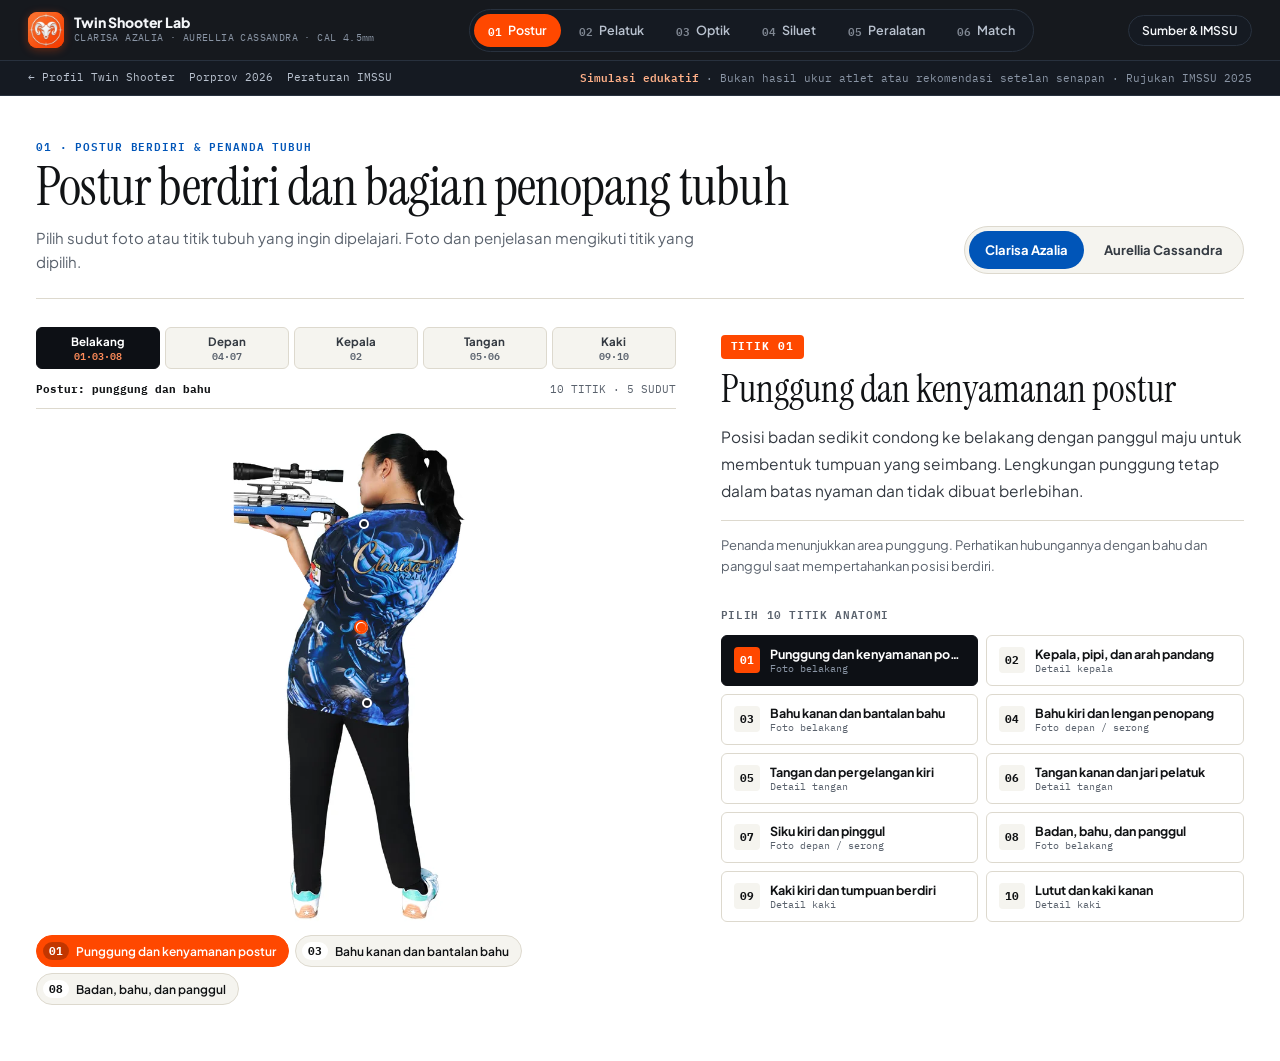
==== commit 46892cbe: "Lab Studio redesign: tabbed layout + Match module" ====
--- a/lab.html
+++ b/lab.html
@@ -1,255 +1,166 @@
 <!DOCTYPE html>
 <html lang="id">
 <head>
-    <meta charset="UTF-8">
-    <meta name="viewport" content="width=device-width, initial-scale=1.0">
-    <title>Laboratorium Interaktif | Twin Shooter</title>
-    <meta name="description" content="Eksplorasi interaktif postur, optik, target, dan diagram peralatan untuk pembelajaran visual. Angka simulasi bersifat ilustratif, bukan standar resmi IMSSU.">
-    <meta name="robots" content="index,follow">
-    <link rel="canonical" href="https://twinshooter.vercel.app/lab">
-    <link rel="icon" type="image/svg+xml" href="/favicon.svg">
-    <link rel="stylesheet" href="/lab-utilities.css">
-    <link rel="preconnect" href="https://fonts.googleapis.com">
-    <link rel="preconnect" href="https://fonts.gstatic.com" crossorigin>
-    <link href="https://fonts.googleapis.com/css2?family=Cormorant+Garamond:ital,wght@0,700;1,600;1,700&family=IBM+Plex+Mono:ital,wght@0,400;0,500;0,600;0,700;1,400&family=Plus+Jakarta+Sans:wght@400;500;600;700;800&display=swap" rel="stylesheet">
-    <link rel="stylesheet" href="/lab.css">
-    <link rel="stylesheet" href="/lab-workspace.css">
+  <meta charset="UTF-8">
+  <meta name="viewport" content="width=device-width, initial-scale=1.0, viewport-fit=cover">
+  <title>Laboratorium Interaktif | Twin Shooter</title>
+  <meta name="description" content="Eksplorasi interaktif postur, optik, target, dan diagram peralatan untuk pembelajaran visual. Angka simulasi bersifat ilustratif, bukan standar resmi IMSSU.">
+  <meta name="robots" content="index,follow">
+  <link rel="canonical" href="https://twinshooter.vercel.app/lab">
+  <link rel="icon" type="image/webp" href="assets/brand-logo.webp">
+  <link rel="preconnect" href="https://fonts.googleapis.com">
+  <link rel="preconnect" href="https://fonts.gstatic.com" crossorigin>
+  <link href="https://fonts.googleapis.com/css2?family=Cormorant+Garamond:ital,wght@0,700;1,600&family=IBM+Plex+Mono:wght@400;500;600;700&family=Instrument+Serif:ital@0;1&family=Plus+Jakarta+Sans:wght@400;500;600;700;800&display=swap" rel="stylesheet">
+  <link rel="stylesheet" href="lab-studio.css">
 </head>
-<body class="min-h-screen selection:bg-[#FF4800] selection:text-white">
-    <a href="#main-content" class="lab-skip">Lewati navigasi</a>
-
-    <header class="lab-header sticky top-0 z-50 bg-[var(--bg-surface)] tech-border-b">
-        <div class="max-w-[1400px] mx-auto px-4 sm:px-6">
-            <div class="lab-header-row min-h-14 flex items-center justify-between gap-4">
-                <a class="lab-mobile-back" href="/" aria-label="Kembali ke profil Twin Shooter">←</a>
-                <!-- Left: IMSSU Official Specification Stamp -->
-                <div class="lab-brand flex items-center gap-3">
-                    <div class="w-9 h-9 border border-[var(--rule-heavy)] flex items-center justify-center bg-[var(--ink-900)] text-[var(--bg-surface)] shrink-0">
-                        <!-- IMSSU Metallic Ram Silhouette Emblem -->
-                        <svg class="w-6 h-6" viewBox="0 0 64 52" fill="currentColor">
-                            <path d="M12 22 L18 16 L38 16 L44 8 C50 4 58 8 56 16 C54 22 48 20 46 16 L44 28 L42 46 L36 46 L36 33 L22 33 L22 46 L16 46 L16 32 Z"/>
-                        </svg>
-                    </div>
-                    <div class="lab-brand-text leading-none">
-                        <div class="flex items-center gap-2">
-                            <span class="lab-desktop-brand-label font-mono-tech text-[11px] font-bold tracking-wider uppercase">TWIN SHOOTER // LABORATORIUM INTERAKTIF</span><span class="lab-mobile-brand-label">Shooting Lab</span>
-                            <span class="hidden md:inline-block font-mono-tech text-[10px] px-1.5 py-0.5 bg-[#FF4800] text-white font-semibold">CAL 4.5mm (.177)</span>
-                        </div>
-                        <p class="text-xs text-[var(--ink-500)] font-mono-tech mt-0.5">
-                            Eksplorasi edukatif — bukan dokumen resmi IMSSU
-                        </p>
-                    </div>
-                </div>
-
-                <!-- Center: Direct Section Index -->
-                <nav class="lab-section-nav flex items-center divide-x divide-[var(--rule-light)] border border-[var(--rule-light)] font-mono-tech text-[11px]" aria-label="Bagian laboratorium" data-lab-desktop-nav>
-                    <a href="#sec-biomech" class="px-3 py-1.5 hover:bg-[var(--bg-subtle)] transition">01. Postur</a>
-                    <a href="#sec-trigger" class="px-3 py-1.5 hover:bg-[var(--bg-subtle)] transition">02. Pelatuk</a>
-                    <a href="#sec-optics" class="px-3 py-1.5 hover:bg-[var(--bg-subtle)] transition">03. Optik</a>
-                    <a href="#sec-imssu" class="px-3 py-1.5 hover:bg-[var(--bg-subtle)] transition">04. Siluet</a>
-                    <a href="#sec-hardware" class="px-3 py-1.5 hover:bg-[var(--bg-subtle)] transition">05. Peralatan</a>
-                </nav>
-
-                <!-- Right: Paper / CAD Dark Mode & Audio Switch -->
-                <div class="lab-mobile-picker"><label for="labMobileModuleSelect">Pilih materi</label><select id="labMobileModuleSelect" aria-label="Pilih materi Shooting Lab"><option value="sec-biomech">01 · Postur tubuh</option><option value="sec-trigger">02 · Pelatuk</option><option value="sec-optics">03 · Optik</option><option value="sec-imssu">04 · Sasaran siluet</option><option value="sec-hardware">05 · Peralatan</option></select></div>
-            </div>
-        </div>
-    </header>
-
-    <div class="lab-local-nav" aria-label="Navigasi situs">
-        <a href="/">← Profil Twin Shooter</a>
-        <a href="/porprov-2026">Porprov 2026</a>
-        <a href="/rules">Peraturan IMSSU</a>
-        <span aria-current="page">Laboratorium</span>
+<body>
+  <!-- TOP STUDIO CHROME -->
+  <header class="studio-header">
+    <div class="studio-header-inner">
+      <a class="studio-brand" href="https://twinshooter.vercel.app/" aria-label="Kembali ke profil Twin Shooter">
+        <span class="studio-emblem" aria-hidden="true">
+          <img src="assets/brand-logo.webp" alt="" width="36" height="36">
+        </span>
+        <div>
+          <div class="studio-brand-title">Twin Shooter Lab</div>
+          <div class="studio-brand-sub">CLARISA AZALIA · AURELLIA CASSANDRA · CAL 4.5mm</div>
+        </div>
+      </a>
+
+      <nav class="studio-desktop-tabs" role="tablist" aria-label="Pilih materi laboratorium">
+        <button type="button" role="tab" class="studio-tab-btn" data-studio-tab="sec-biomech" aria-selected="true"><span class="tab-num">01</span> Postur</button>
+        <button type="button" role="tab" class="studio-tab-btn" data-studio-tab="sec-trigger" aria-selected="false"><span class="tab-num">02</span> Pelatuk</button>
+        <button type="button" role="tab" class="studio-tab-btn" data-studio-tab="sec-optics" aria-selected="false"><span class="tab-num">03</span> Optik</button>
+        <button type="button" role="tab" class="studio-tab-btn" data-studio-tab="sec-imssu" aria-selected="false"><span class="tab-num">04</span> Siluet</button>
+        <button type="button" role="tab" class="studio-tab-btn" data-studio-tab="sec-hardware" aria-selected="false"><span class="tab-num">05</span> Peralatan</button>
+        <button type="button" role="tab" class="studio-tab-btn" data-studio-tab="sec-match" aria-selected="false"><span class="tab-num">06</span> Match</button>
+      </nav>
+
+      <div class="studio-header-actions">
+        <button type="button" class="studio-info-btn" onclick="document.getElementById('sourcesDialog').showModal()">Sumber &amp; IMSSU</button>
+      </div>
     </div>
-
-    <section class="tech-border-b bg-[var(--bg-surface)]">
-        <div class="max-w-[1400px] mx-auto px-4 sm:px-6 py-8">
-            <div class="grid grid-cols-1 lg:grid-cols-12 gap-6 items-end">
-                <div class="lg:col-span-8 space-y-3">
-                    <div class="inline-flex items-center gap-2 font-mono-tech text-[11px] uppercase tracking-widest text-[var(--ink-500)]">
-                        <span>AIR RIFLE SILHOUETTE — REFERENSI ATURAN IMSSU 2025</span>
-                        <span>/</span>
-                        <span class="text-[#FF4800] font-semibold">LABORATORIUM VISUAL INTERAKTIF</span>
-                    </div>
-
-                    <!-- Athlete names retained from the supplied prototype, not represented as official branding -->
-                    <h1 class="lab-sr-only lab-main-heading">Shooting Lab</h1><p class="lab-desktop-purpose">Pelajari konsep lewat ilustrasi interaktif—bukan hasil ukur atlet atau panduan setelan senapan.</p><p class="lab-mobile-byline">Clarisa Azalia <span aria-hidden="true">·</span> Aurellia Cassandra</p><p class="lab-mobile-intro">Pilih materi, lihat gambarnya, lalu coba kontrol interaktif. Semua simulasi bersifat ilustratif.</p>
-                    <div class="lab-athlete-wordmarks flex flex-wrap items-baseline gap-x-6 gap-y-1 pt-1">
-                        <div class="flex items-baseline gap-2">
-                            <span class="font-signature italic font-bold text-4xl sm:text-6xl tracking-tight text-[#B37B24]">Clarisa</span>
-                            <span class="font-mono-tech font-bold text-lg sm:text-2xl tracking-[0.2em] text-[var(--clarisa-blue)]">AZALIA</span>
-                        </div>
-                        <span class="font-mono-tech text-sm text-[var(--ink-500)]">&times;</span>
-                        <div class="flex items-baseline gap-2">
-                            <span class="font-signature italic font-bold text-4xl sm:text-6xl tracking-tight text-[#B37B24]">Aurellia</span>
-                            <span class="font-mono-tech font-bold text-lg sm:text-2xl tracking-[0.18em] text-[var(--aurellia-red)]">CASSANDRA</span>
-                        </div>
-                    </div>
-
-                    <p class="lab-hero-description text-sm text-[var(--ink-700)] max-w-3xl leading-relaxed">
-                        Halaman eksplorasi konsep postur, diagram optik, dan ilustrasi sasaran berdasarkan prototipe yang disediakan. Gunakan kontrol untuk melihat perubahan gambar; simulasi tidak mengukur tubuh, senapan, atau lintasan nyata.
-                    </p>
-                </div>
-
-                <div class="lab-intro-provenance" aria-label="Status informasi"><span>ATURAN · IMSSU 2025</span><span>MODEL · BUKAN DATA UKUR</span><a href="#lab-sources">Sumber ↗</a></div>
-                <!-- Right: Poster Specification Key-Value Matrix -->
-                <details class="lab-mobile-disclosure lab-facts lg:col-span-4" data-lab-mobile-collapse open><summary>Fakta aturan dan batas model <span aria-hidden="true">⌄</span></summary>
-<div class="lg:col-span-4 border border-[var(--rule-heavy)] bg-[var(--bg-paper)] p-4 font-mono-tech text-xs">
-                    <div class="flex justify-between items-center pb-2 mb-3 border-b border-[var(--rule-light)]">
-                        <span class="font-bold uppercase">FAKTA ATURAN vs MODEL VISUAL</span>
-                        <span class="text-[10px] px-1.5 py-0.5 bg-[var(--ink-900)] text-[var(--bg-surface)]">MODEL DEMO</span>
-                    </div>
-                    <div class="grid grid-cols-2 gap-y-2 gap-x-4 text-[11px]">
-                        <div>
-                            <span class="text-[var(--ink-500)] block">KALIBER ATURAN</span>
-                            <strong class="text-sm text-[var(--clarisa-blue)]">4,5 mm (.177)</strong>
-                        </div>
-                        <div>
-                            <span class="text-[var(--ink-500)] block">POSISI AIR RIFLE</span>
-                            <strong class="text-sm text-[var(--aurellia-red)]">Berdiri / standing</strong>
-                        </div>
-                        <div>
-                            <span class="text-[var(--ink-500)] block">TAMPILAN POSTUR</span>
-                            <strong class="text-sm">Skema, bukan pengukuran</strong>
-                        </div>
-                        <div>
-                            <span class="text-[var(--ink-500)] block">JARAK AIR RIFLE IMSSU</span>
-                            <strong class="text-sm text-[#FF4800]">18m / 27m / 33m / 41m</strong>
-                        </div>
-                    </div>
-                </div>
-</details>
-            </div>
-        </div>
+  </header>
+
+  <div class="studio-subbar">
+    <div class="studio-subbar-inner">
+      <div class="studio-subbar-links">
+        <a href="https://twinshooter.vercel.app/">← Profil Twin Shooter</a>
+        <a href="https://twinshooter.vercel.app/porprov-2026">Porprov 2026</a>
+        <a href="https://twinshooter.vercel.app/rules">Peraturan IMSSU</a>
+      </div>
+      <div class="studio-subbar-note"><strong>Simulasi edukatif</strong> · Bukan hasil ukur atlet atau rekomendasi setelan senapan · Rujukan IMSSU 2025</div>
+    </div>
+  </div>
+
+  <main class="studio-main">
+
+    <!-- =================================================================
+         TAB 01 · POSTUR TUBUH — GALLERY WHITE EDITORIAL EXHIBITION
+         ================================================================= -->
+    <section id="sec-biomech" class="lab-panel is-active" role="tabpanel" aria-label="Postur tubuh">
+      <div class="stage-wrap">
+        <div class="biomech-topbar">
+          <div>
+            <p class="stage-eyebrow">01 · Postur Berdiri &amp; Penanda Tubuh</p>
+            <h1 class="stage-title">Postur berdiri dan bagian penopang tubuh</h1>
+            <p class="stage-lead">Pilih sudut foto atau titik tubuh yang ingin dipelajari. Foto dan penjelasan mengikuti titik yang dipilih.</p>
+          </div>
+          <div id="postureArtControls" class="athlete-dock" role="group" aria-label="Pilih foto atlet">
+            <div class="athlete-pills">
+              <button type="button" data-pose-color="blue" aria-pressed="false" disabled>Clarisa Azalia</button>
+              <button type="button" data-pose-color="red" aria-pressed="false" disabled>Aurellia Cassandra</button>
+            </div>
+            <p id="postureArtStatus" aria-live="polite">Memuat foto…</p>
+          </div>
+        </div>
+
+        <div class="biomech-grid">
+          <div class="biomech-photo-col">
+            <div id="biomechPoseTabs" class="pose-angle-tabs" role="group" aria-label="Pilih sudut pandang foto postur">
+              <button type="button" class="pose-angle-btn" data-pose-angle="back" aria-pressed="true"><span class="pa-name">Belakang</span><span class="pa-nums">01·03·08</span></button>
+              <button type="button" class="pose-angle-btn" data-pose-angle="front" aria-pressed="false"><span class="pa-name">Depan</span><span class="pa-nums">04·07</span></button>
+              <button type="button" class="pose-angle-btn" data-pose-angle="sideLeft" aria-pressed="false"><span class="pa-name">Kepala</span><span class="pa-nums">02</span></button>
+              <button type="button" class="pose-angle-btn" data-pose-angle="sideRight" aria-pressed="false"><span class="pa-name">Tangan</span><span class="pa-nums">05·06</span></button>
+              <button type="button" class="pose-angle-btn" data-pose-angle="feet" aria-pressed="false"><span class="pa-name">Kaki</span><span class="pa-nums">09·10</span></button>
+            </div>
+            <div class="biomech-pose-meta">
+              <strong id="stagePoseTitle">Postur: punggung dan bahu</strong>
+              <span>10 TITIK · 5 SUDUT</span>
+            </div>
+            <div class="lab-biomech-stage">
+              <p id="posturePhotoLoading" role="status">Memuat foto…</p>
+              <div id="biomechPinsOverlay"></div>
+            </div>
+            <div id="biomechActiveAnglePills" class="angle-point-pills" role="group" aria-label="Titik pada sudut pandang aktif"></div>
+          </div>
+
+          <div class="biomech-dossier">
+            <div class="dossier-num-row">
+              <span id="dossierCode" class="dossier-badge">TITIK 01</span>
+            </div>
+            <h2 id="dossierTitle" aria-live="polite">Punggung dan kenyamanan postur</h2>
+            <p id="dossierBody">Posisi badan sedikit condong ke belakang dengan panggul maju untuk membentuk tumpuan yang seimbang. Lengkungan punggung tetap dalam batas nyaman dan tidak dibuat berlebihan.</p>
+            <p id="dossierViewNote">Penanda menunjukkan area punggung. Perhatikan hubungannya dengan bahu dan panggul saat mempertahankan posisi berdiri.</p>
+
+            <div class="biomech-index-heading">Pilih 10 titik anatomi</div>
+            <div id="biomechIndexList" class="biomech-index-grid"></div>
+          </div>
+        </div>
+      </div>
     </section>
 
-    <main id="main-content" class="max-w-[1400px] mx-auto px-4 sm:px-6 py-10 space-y-16">
-        <details class="lab-mobile-disclosure lab-notice-wrap" data-lab-mobile-collapse open><summary>Simulasi edukatif — lihat batas penggunaan <span aria-hidden="true">⌄</span></summary><aside class="lab-notice" role="note" aria-label="Batas penggunaan simulasi">
-          <strong>SIMULASI EDUKATIF — BUKAN PERATURAN ATAU DATA TERUKUR</strong>
-          <p>Hanya kaliber, posisi, jarak sasaran, dan ketentuan yang secara eksplisit didukung rulebook yang ditampilkan sebagai fakta resmi. Ilustrasi postur, kurva pelatuk, optik, dan senapan merupakan materi pembelajaran, bukan hasil pengukuran. Tidak ada rekomendasi angka setelan, tekanan, atau koreksi tembakan dalam halaman ini. <a href="/rules">Baca dokumen peraturan</a>.</p>
-        </aside></details>
-
-        <!-- =====================================================================
-             BAGIAN 01: BIOMEKANIKA & PENOPANG PASIF TULANG (4 SUDUT PANDANG ASLI)
-             ===================================================================== -->
-        <section id="sec-biomech" class="scroll-mt-20 space-y-4">
-            <div class="tech-rule-heavy pt-3 flex flex-col lg:flex-row lg:items-end justify-between gap-4">
-                <div>
-                    <div class="font-mono-tech text-xs text-[var(--clarisa-blue)] font-bold uppercase tracking-wider">
-                        BAGIAN 01 // POSTUR BERDIRI DAN PENANDA TUBUH
-                    </div>
-                    <h2 class="text-2xl sm:text-3xl font-extrabold tracking-tight mt-0.5">
-<span class="lab-heading-long">Postur berdiri dan bagian penopang tubuh</span><span class="lab-heading-short">Postur tubuh</span>
-</h2>
-<p class="lab-section-hint">Pilih bagian tubuh yang ingin dipelajari. Foto dan penjelasan akan mengikuti titik yang dipilih. Gunakan Perbesar titik untuk melihat detailnya.</p>
-                </div>
-
-                <!-- 4 Prototype Pose Switchers + X-Ray Skeletal Toggle -->
-                <div class="lab-pose-controls flex flex-wrap items-center gap-2 font-mono-tech text-xs">
-                    <label class="lab-callout-label" for="labCalloutPicker">Bagian yang ingin dipelajari</label>
-                    <select id="labCalloutPicker" class="lab-callout-select" aria-label="Pilih titik anatomi untuk dijelaskan"></select>
-
-                </div>
-            </div>
-
-            <div id="postureArtControls" class="ts-pose-art-controls" role="group" aria-label="Pilih foto atlet">
-              <div class="ts-pose-art-choices"><span class="ts-pose-art-label">Atlet</span>
-                <button type="button" data-pose-color="blue" aria-pressed="false" disabled>Clarisa Azalia</button>
-                <button type="button" data-pose-color="red" aria-pressed="false" disabled>Aurellia Cassandra</button>
-              </div>
-              <button id="posturePhotoZoom" type="button" disabled onclick="openPosturePhotoDetail()" aria-haspopup="dialog" class="min-h-11 px-3 py-2 border border-[var(--rule-heavy)]">Perbesar titik</button>
-              <p id="postureArtStatus" aria-live="polite">Memuat foto…</p>
-              <p class="ts-pose-art-note">Foto mengikuti titik yang dipilih.</p>
-            </div>
-            <div class="grid grid-cols-1 lg:grid-cols-12 tech-sheet">
-                <!-- Left 6 Cols: Interactive Drafting Stage with Callout Leader Lines -->
-                <div class="lg:col-span-6 tech-border-b lg:border-b-0 lg:tech-border-r p-4 sm:p-6 flex flex-col justify-between drafting-bg reg-corner">
-                    <div class="lab-figure-caption flex items-center justify-between font-mono-tech text-[11px] border-b border-[var(--rule-light)] pb-2 mb-3">
-                        <span id="stagePoseTitle" class="font-bold">Postur: punggung dan bahu</span>
-                        <span class="text-[var(--ink-500)]">PIN SESUAI SUDUT PANDANG · 10 TITIK TOTAL</span>
-                    </div>
-
-                    <p class="lab-diagram-context">Pilih angka pada foto atau nama bagian tubuh. Foto akan berganti otomatis sesuai bagian yang dipilih.</p>
-                    <!-- Main Interactive SVG Drafting Viewport -->
-                    <div class="lab-biomech-stage relative w-full h-[520px] flex items-center justify-center select-none overflow-hidden">
-                        <p id="posturePhotoLoading" role="status">Memuat foto…</p>
-                        <svg id="biomechDraftSvg" viewBox="0 0 460 540" class="w-full h-full">
-                            <!-- Dynamic Athlete Illustration + X-Ray Skeleton Layer -->
-                            <g id="svgAthleteLayer"></g>
-
-                            <!-- Reserved schematic annotation layer; no simulated tissue-load predictions -->
-                            <g id="svgSpinalArrowsLayer"></g>
-
-                            <!-- Dynamic Leader Line pointing to Active Anatomical Node -->
-                            <g id="svgActiveLeaderLine"></g>
-                        </svg>
-
-                        <!-- Numbered Technical Callout Pins Overlay -->
-                        <div id="biomechPinsOverlay" class="absolute inset-0 pointer-events-none"></div>
-                    </div>
-
-                </div>
-
-                <!-- Right 6 Cols: Selected Callout Specification Sheet + Complete 10-Point Poster Index -->
-                <div class="lg:col-span-6 p-4 sm:p-6 flex flex-col justify-between space-y-6">
-                    <!-- Active Callout Technical Dossier -->
-                    <div class="border-2 border-[var(--rule-heavy)] p-5 bg-[var(--bg-paper)] space-y-3">
-                        <div class="flex flex-wrap items-center justify-between gap-2 border-b border-[var(--rule-light)] pb-2 font-mono-tech text-[11px]">
-                            <span id="dossierCode" class="px-2 py-0.5 bg-[#FF4800] text-white font-bold">TITIK 01 // PUNGGUNG</span>
-                            <span id="dossierRef" class="text-[var(--ink-500)]">POSTUR BERDIRI</span>
-                        </div>
-
-                        <h3 id="dossierTitle" aria-live="polite" class="text-xl font-extrabold tracking-tight">
-                            Punggung dan kenyamanan postur
-                        </h3>
-
-                        <p id="dossierBody" class="text-sm text-[var(--ink-700)] leading-relaxed">
-                            Posisi badan sedikit condong ke belakang dengan panggul maju untuk membentuk tumpuan yang seimbang. Lengkungan punggung tetap dalam batas nyaman.
-                        </p>
-                        <p id="dossierViewNote" class="text-xs text-[var(--ink-700)] leading-relaxed border-t border-[var(--rule-light)] pt-3">Foto belakang memperlihatkan punggung, panggul, dan posisi berdiri saat membidik.</p>
-
-
-                    </div>
-
-                    <!-- All 10 Prototype Callouts Table -->
-                    <details class="lab-mobile-disclosure " data-lab-mobile-collapse open><summary>Lihat semua 10 titik anatomi</summary>
-<div class="space-y-2">
-                        <div class="flex items-center justify-between font-mono-tech text-xs pb-1 border-b border-[var(--rule-light)]">
-                            <span class="font-bold uppercase">INDEKS 10 TITIK DIAGRAM ILUSTRATIF (KLIK UNTUK MEMERIKSA)</span>
-                            <span class="text-[var(--ink-500)]">10 BAGIAN</span>
-                        </div>
-
-                        <div id="biomechIndexList" class="grid grid-cols-1 sm:grid-cols-2 gap-2"></div>
-                    </div>
-</details>
-                </div>
-            </div>
-        </section>
-
-        <!-- =====================================================================
-             BAGIAN 02: LABORATORIUM MEKANIKA PELATUK (VEKTOR C/B/A & KURVA IDEAL)
-             ===================================================================== -->
-        <section id="sec-trigger" class="scroll-mt-20 space-y-4">
-            <div class="tech-rule-heavy pt-3 flex flex-col lg:flex-row lg:items-end justify-between gap-4">
-                <div>
-                    <div class="font-mono-tech text-xs text-[var(--aurellia-red)] font-bold uppercase tracking-wider">
-                        BAGIAN 02 // TAHAPAN PERGERAKAN PELATUK (A → B → C) &amp; KURVA ILUSTRATIF
-                    </div>
-                    <h2 class="text-2xl sm:text-3xl font-extrabold tracking-tight mt-0.5">
-<span class="lab-heading-long">Memahami tahapan pergerakan pelatuk</span><span class="lab-heading-short">Pelatuk</span>
-</h2>
-<p class="lab-section-hint">Pilih tahap A, B, atau C untuk memahami pergerakan pelatuk sebelum dan setelah pelepasan. Putar urutan untuk melihat hubungannya dengan kurva ilustrasi.</p>
-                </div>
-                <div class="font-mono-tech text-xs px-3 py-1.5 border border-[var(--rule-heavy)] bg-[var(--bg-surface)]">
-                    MODEL DIAGRAM: <strong class="text-[var(--ok-green)]">TAHAP PERGERAKAN PELATUK</strong>
-                </div>
-            </div>
-
-            <div class="grid grid-cols-1 lg:grid-cols-12 tech-sheet">
-                <div class="lg:col-span-6 tech-border-b lg:border-b-0 lg:tech-border-r p-4 sm:p-6 space-y-5">
-                    <h3 class="font-bold">Tiga tahap pergerakan pelatuk</h3>
-                    <svg id="triggerVectorDiagram" viewBox="0 0 420 180" class="w-full" role="img" aria-labelledby="triggerStageDiagramTitle triggerStageDiagramDesc">
+    <!-- =================================================================
+         TAB 02 · PELATUK — FULL DARK CARBON HARDWARE INSTRUMENT
+         ================================================================= -->
+    <section id="sec-trigger" class="lab-panel" role="tabpanel" aria-label="Pelatuk">
+      <div class="stage-wrap">
+        <p class="stage-eyebrow">02 · Tahapan Pergerakan Pelatuk (A → B → C)</p>
+        <h2 class="stage-title">Memahami tahapan pergerakan pelatuk</h2>
+        <p class="stage-lead">Pilih tahap A, B, atau C untuk memahami pergerakan pelatuk sebelum dan setelah pelepasan. Tekan dan tahan tombol pelatuk atau putar otomatis untuk mengikuti kurva ilustrasi.</p>
+
+        <div class="trigger-console">
+          <!-- Primary Unified Cockpit -->
+          <div class="osc-chassis">
+            <div class="osc-topbar">
+              <span>OSILOSKOP KURVA ILUSTRATIF</span>
+              <span id="oscPhaseLabel" class="osc-phase-pill">A · TARIKAN AWAL</span>
+            </div>
+            <div id="oscScreen" class="osc-screen">
+              <canvas id="triggerOscCanvas" width="580" height="220"></canvas>
+              <div class="osc-phases-strip">
+                <div id="oscStage-1" class="osc-phase-cell"><strong>1 · AWAL</strong><span>Take-up</span></div>
+                <div id="oscStage-2" class="osc-phase-cell"><strong>2 · TAHAN</strong><span>Creep</span></div>
+                <div id="oscStage-3" class="osc-phase-cell"><strong>3 · LEPAS</strong><span>Pelepasan</span></div>
+                <div id="oscStage-4" class="osc-phase-cell"><strong>4 · LANJUT</strong><span>Over-travel</span></div>
+              </div>
+            </div>
+
+            <!-- 3-Way Hardware Stage Switch + Live Explanation (Directly in view on mobile!) -->
+            <div id="triggerStageButtons" class="trigger-stage-buttons" role="group" aria-label="Pilih tahap pergerakan pelatuk">
+              <button type="button" id="btnStage-A" aria-pressed="true" onclick="selectTriggerStage('A')">A · Take-up</button>
+              <button type="button" id="btnStage-B" aria-pressed="false" onclick="selectTriggerStage('B')">B · Creep</button>
+              <button type="button" id="btnStage-C" aria-pressed="false" onclick="selectTriggerStage('C')">C · Over-travel</button>
+            </div>
+
+            <div class="trigger-stage-copy">
+              <h3 id="triggerStageTitle">A · Tarikan awal (Take-up)</h3>
+              <p id="triggerStageBody">Pergerakan awal pelatuk sebelum tahanan mulai terasa. Tahap ini mendahului pergerakan menuju titik pelepasan.</p>
+            </div>
+
+            <!-- Single-Row Thumb-Ready Hardware Action Bar -->
+            <div class="trigger-paddle-row">
+              <button id="tactileTriggerBtn" type="button" class="paddle-primary" aria-pressed="false">Tekan &amp; tahan pelatuk</button>
+              <button type="button" class="paddle-secondary" onclick="runIdealCurvePlayback()">▶ Putar</button>
+            </div>
+          </div>
+
+          <!-- Secondary Reference Deck: Collapsible on Mobile, Side-by-Side on Desktop -->
+          <details class="stage-deck-disclosure" open>
+            <summary class="stage-deck-summary">Diagram batang A → B → C &amp; catatan model</summary>
+            <div class="stage-deck">
+              <p class="stage-deck-label">Urutan pergerakan pelatuk (A → B → C)</p>
+              <div class="trigger-svg-plate"><svg id="triggerVectorDiagram" viewBox="0 0 420 180" class="w-full" role="img" aria-labelledby="triggerStageDiagramTitle triggerStageDiagramDesc">
                         <title id="triggerStageDiagramTitle">Urutan pergerakan pelatuk dari A ke C</title>
                         <desc id="triggerStageDiagramDesc">A adalah tarikan awal, B pergerakan setelah tahanan terasa hingga pelepasan, dan C pergerakan setelah pelepasan. Panjang bagian hanya membantu membaca urutan.</desc>
                         <rect id="triggerZoneA" x="15" y="30" width="120" height="90" rx="6" fill="#E8EDF0" stroke="#65747B"/>
@@ -266,355 +177,181 @@
                             <text x="75" y="147">Tarikan awal</text><text x="205" y="147">Sebelum pelepasan</text><text x="345" y="147">Setelah pelepasan</text>
                             <text x="275" y="16">Pelepasan</text>
                         </g>
-                    </svg>
-                    <div id="triggerStageButtons" class="trigger-stage-buttons" role="group" aria-label="Pilih tahap pergerakan pelatuk">
-                        <button type="button" id="btnStage-A" aria-controls="triggerStageExplanation" aria-pressed="true" onclick="selectTriggerStage('A')">A · Tarikan awal</button>
-                        <button type="button" id="btnStage-B" aria-controls="triggerStageExplanation" aria-pressed="false" onclick="selectTriggerStage('B')">B · Sebelum pelepasan</button>
-                        <button type="button" id="btnStage-C" aria-controls="triggerStageExplanation" aria-pressed="false" onclick="selectTriggerStage('C')">C · Setelah pelepasan</button>
-                    </div>
-                    <div id="triggerStageExplanation" class="trigger-stage-explanation">
-                        <h3 id="triggerStageTitle">A · Tarikan awal (Take-up)</h3>
-                        <p id="triggerStageBody">Pergerakan awal pelatuk sebelum tahanan mulai terasa. Tahap ini mendahului pergerakan menuju titik pelepasan.</p>
-                        <p class="lab-diagram-context">A, B, dan C menunjukkan urutan pergerakan. Panjang bagian pada gambar tidak mewakili jarak atau setelan pelatuk tertentu.</p>
-                    </div>
-                </div>
-
-                <!-- Right 6 Cols: Live Oscilloscope "KURVA TARIKAN PEMICU IDEAL" -->
-                <div class="lab-trigger-panel lg:col-span-6 p-4 sm:p-6 flex flex-col justify-between space-y-4">
-                    <div class="lab-trigger-graph-heading flex items-center justify-between border-b border-[var(--rule-light)] pb-2 font-mono-tech text-[11px]">
-                        <span class="font-bold">FIG 2.2 — KURVA TAHAPAN ILUSTRATIF (BUKAN GAYA/WAKTU UKUR)</span>
-                        <span id="oscPhaseLabel" class="px-2 py-0.5 bg-[var(--ink-900)] text-[var(--bg-surface)] font-bold">FASE: SIAGA</span>
-                    </div>
-
-                    <!-- High-Contrast Technical Oscilloscope Canvas -->
-                    <div class="lab-trigger-graph border border-[var(--rule-heavy)] bg-[#0E1116] p-3">
-                        <canvas id="triggerOscCanvas" width="580" height="240" class="w-full h-[225px] block"></canvas>
-
-                        <!-- 4 Poster Phases Strip -->
-                        <div class="grid grid-cols-4 gap-1.5 pt-2 mt-2 border-t border-slate-800 font-mono-tech text-[10px] text-center">
-                            <div id="oscStage-1" class="p-1.5 border border-slate-800 text-slate-300">
-                                <div class="font-bold text-sky-400">1. PENARIKAN AWAL</div>
-                                <div>Tarikan awal</div>
-                            </div>
-                            <div id="oscStage-2" class="p-1.5 border border-slate-800 text-slate-300">
-                                <div class="font-bold text-amber-400">2. TAHANAN</div>
-                                <div>Menuju pelepasan</div>
-                            </div>
-                            <div id="oscStage-3" class="p-1.5 border border-slate-800 text-slate-300">
-                                <div class="font-bold text-emerald-400">3. PELEPASAN</div>
-                                <div>Titik pelepasan</div>
-                            </div>
-                            <div id="oscStage-4" class="p-1.5 border border-slate-800 text-slate-300">
-                                <div class="font-bold text-orange-400">4. GERAKAN LANJUTAN</div>
-                                <div>Gerakan lanjutan</div>
-                            </div>
-                        </div>
-                    </div>
-
-                    <p id="triggerCurveHelp" class="lab-diagram-context lab-trigger-curve-context">Kurva memperlihatkan tarikan awal (A), pergerakan menuju pelepasan (B), titik pelepasan, lalu gerakan lanjutan (C). Tekan dan tahan untuk mengikuti urutannya, atau pilih Putar contoh otomatis. Bentuk garis membantu menjelaskan tahapan dan <strong>bukan rekaman gaya, waktu, atau performa atlet</strong>.</p>
-                    <!-- Interactive Tactile Trigger Paddle -->
-                    <div class="lab-trigger-action space-y-3">
-                        <p class="lab-action-label">COBA SIMULASI · LANGKAH 02</p><div class="flex flex-col sm:flex-row gap-2 font-mono-tech text-xs">
-                            <button id="tactileTriggerBtn"
-                                aria-label="Tahan untuk melihat kurva konseptual; dapat digunakan dengan mouse, sentuhan, atau keyboard"
-                                class="flex-1 py-4 px-5 bg-[#FF4800] hover:bg-[#e03f00] text-white font-bold uppercase tracking-wider border border-[var(--rule-heavy)] active:translate-y-0.5 transition select-none cursor-pointer">
-                                Tekan &amp; tahan untuk melihat kurva
-                            </button>
-                            <button onclick="runIdealCurvePlayback()" class="py-4 px-4 border border-[var(--rule-heavy)] bg-[var(--bg-paper)] hover:bg-[var(--bg-subtle)] font-bold uppercase transition">
-                                Putar contoh otomatis
-                            </button>
-                        </div>
-
-                        <div class="p-3 bg-[var(--bg-paper)] border border-[var(--rule-light)] flex flex-wrap justify-between gap-2 font-mono-tech text-[11px]">
-                            <span>STATUS PEMUTARAN: <strong id="pullDiagnosticText" class="text-[var(--ok-green)]">KURVA ILUSTRATIF DITAMPILKAN</strong></span>
-                            <span>GERAKAN LANJUTAN: <strong class="text-[var(--clarisa-blue)]">FASE AKHIR — TIDAK MEMUAT ACUAN WAKTU</strong></span>
-                        </div>
-                    </div>
-                </div>
-            </div>
-        </section>
-
-        <!-- =====================================================================
-             BAGIAN 03: OPTIK, EYE RELIEF, PARALAKS & KONTAK PIPI PADA STOCK
-             ===================================================================== -->
-        <section id="sec-optics" class="scroll-mt-20 space-y-4">
-            <div class="tech-rule-heavy pt-3 flex flex-col lg:flex-row lg:items-end justify-between gap-4">
-                <div>
-                    <div class="font-mono-tech text-xs text-[var(--ok-green)] font-bold uppercase tracking-wider">
-                        BAGIAN 03 // POSISI MATA, LENSA OKULER, DAN EYE RELIEF
-                    </div>
-                    <h2 class="text-2xl sm:text-3xl font-extrabold tracking-tight mt-0.5">
-<span class="lab-heading-long">Jarak mata dan lensa teleskop</span><span class="lab-heading-short">Pandangan optik</span>
-</h2>
-<p class="lab-section-hint">Ubah jarak, tinggi, atau posisi mata ke samping, lalu amati perubahan area terang dan bayangan di tepi lensa. Angka merupakan contoh ilustrasi, bukan rekomendasi setelan.</p>
-                </div>
-                <button onclick="calibratePerfectOptics()" class="font-mono-tech text-xs px-4 py-2 bg-[var(--ink-900)] text-[var(--bg-surface)] font-bold uppercase hover:bg-[#FF4800] transition">
-                    Kembalikan posisi awal
-                </button>
-            </div>
-
-            <div class="grid grid-cols-1 lg:grid-cols-12 tech-sheet">
-                <!-- Left: optical view and independent moving-head study, no cheekpiece in diagram. -->
-                <div class="lg:col-span-5 tech-border-b lg:border-b-0 lg:tech-border-r p-4 sm:p-6 flex flex-col justify-between items-center drafting-bg">
-                    <div class="w-full flex items-center justify-between border-b border-[var(--rule-light)] pb-2 mb-3 font-mono-tech text-[11px]">
-                        <span class="font-bold">FIG 3.1 — PANDANGAN OKULER &amp; SUMBU MATA</span>
-                        <span id="opticsLockBadge" class="px-2 py-0.5 bg-[#0E7C47] text-white font-bold">LINGKARAN PENUH</span>
-                    </div>
-
-                    <!-- Ocular Reticle Canvas -->
-                    <div class="relative w-64 h-64 sm:w-72 sm:h-72 flex items-center justify-center my-1">
-                        <canvas id="ocularLensCanvas" width="300" height="300" role="img" aria-label="Ilustrasi pandangan melalui lensa optik; perubahan bayangan mengikuti parameter contoh, bukan kondisi optik senapan asli" class="w-full h-full rounded-full border-4 border-[#111315] shadow-md"></canvas>
-                    </div>
-
-                </div>
-
-                <!-- Right 7 Cols: Precision Optical Sliders & Poster Guidelines -->
-                <div class="lg:col-span-7 p-4 sm:p-6 flex flex-col justify-between space-y-5">
-                    <details class="lab-mobile-disclosure " data-lab-mobile-collapse open><summary>Coba tiga kontrol posisi mata</summary>
-<div class="grid grid-cols-1 sm:grid-cols-2 gap-4">
-                        <!-- 1. Eye Relief Distance -->
-                        <div class="p-3.5 bg-[var(--bg-paper)] border border-[var(--rule-light)]">
-                            <div class="flex justify-between font-mono-tech text-[11px] mb-1.5">
-                                <span>1. JARAK MATA KE OKULER (MODEL):</span>
-                                <strong id="optEyeDistLabel" class="text-[var(--ok-green)]">85 mm (CONTOH MODEL)</strong>
-                            </div>
-                            <input id="optEyeDist" type="range" min="45" max="125" value="85" oninput="updateOpticalSim()" class="mech-slider" aria-label="Jarak mata ke lensa ilustrasi, milimeter">
-                            <div class="flex justify-between font-mono-tech text-[10px] text-[var(--ink-500)] mt-1">
-                                <span>45 mm (lebih dekat)</span>
-                                <span>85 mm</span>
-                                <span>125 mm (lebih jauh)</span>
-                            </div>
-                        </div>
-
-                        <!-- 2. Cheekpiece Height -->
-                        <div class="p-3.5 bg-[var(--bg-paper)] border border-[var(--rule-light)]">
-                            <div class="flex justify-between font-mono-tech text-[11px] mb-1.5">
-                                <span>2. TINGGI POSISI MATA (MODEL):</span>
-                                <strong id="optCheekHeightLabel" class="text-[var(--ok-green)]">0.0 mm (CONTOH)</strong>
-                            </div>
-                            <input id="optCheekHeight" type="range" min="-20" max="20" value="0" oninput="updateOpticalSim()" class="mech-slider" aria-label="Perubahan tinggi posisi kepala pada ilustrasi, bukan pengukuran, milimeter">
-                            <div class="flex justify-between font-mono-tech text-[10px] text-[var(--ink-500)] mt-1">
-                                <span>-20 mm (lebih rendah)</span>
-                                <span>0 mm</span>
-                                <span>+20 mm (lebih tinggi)</span>
-                            </div>
-                        </div>
-
-                        <!-- 3. Lateral Cant / Offset -->
-                        <div class="p-3.5 bg-[var(--bg-paper)] border border-[var(--rule-light)]">
-                            <div class="flex justify-between font-mono-tech text-[11px] mb-1.5">
-                                <span>3. POSISI MATA KE SAMPING:</span>
-                                <strong id="optLatLabel" class="text-[var(--ok-green)]">0.0 mm (CONTOH)</strong>
-                            </div>
-                            <input id="optLat" type="range" min="-20" max="20" value="0" oninput="updateOpticalSim()" class="mech-slider" aria-label="Posisi mata ke samping pada ilustrasi, milimeter">
-                        </div>
-
-                    </div>
-</details>
-
-                    <!-- Educational descriptions supplied in the original prototype; not an authoritative rules quotation -->
-                    <div id="opticsExplanation" class="border border-[var(--rule-heavy)] bg-[var(--bg-paper)] p-4 space-y-3">
-                        <div class="font-mono-tech text-xs font-bold uppercase border-b border-[var(--rule-light)] pb-1.5">
-                            MEMBACA PANDANGAN MELALUI LENSA
-                        </div>
-                        <div class="grid grid-cols-1 md:grid-cols-3 gap-3 text-xs text-[var(--ink-700)] leading-relaxed">
-                            <div class="p-2.5 bg-[var(--bg-surface)] border border-[var(--rule-light)]">
-                                <strong class="font-mono-tech text-[11px] text-[var(--clarisa-blue)] block mb-1">01 // JARAK MATA</strong>
-                                Jarak mata adalah jarak antara mata dan okuler, yaitu lensa yang dekat dengan mata. Pada ilustrasi ini, perubahan jarak mengubah luas area terang yang terlihat.
-                            </div>
-                            <div class="p-2.5 bg-[var(--bg-surface)] border border-[var(--rule-light)]">
-                                <strong class="font-mono-tech text-[11px] text-[var(--aurellia-red)] block mb-1">02 // TINGGI MATA</strong>
-                                Kontrol tinggi menggambarkan perubahan posisi mata ke atas atau ke bawah terhadap sumbu teleskop. Amati perubahan letak area terang dan bayangan di tepi lensa.
-                            </div>
-                            <div class="p-2.5 bg-[var(--bg-surface)] border border-[var(--rule-light)]">
-                                <strong class="font-mono-tech text-[11px] text-[var(--ok-green)] block mb-1">03 // POSISI KE SAMPING</strong>
-                                Kontrol ke samping menggambarkan pergeseran mata ke kiri atau ke kanan. Area terang menunjukkan bagian pandangan yang terlihat, sedangkan area gelap menggambarkan bayangan tepi. Ilustrasi ini tidak menghitung kondisi teleskop tertentu.
-                            </div>
-                        </div>
-                    </div>
-                </div>
-            </div>
-        </section>
-
-        <!-- =====================================================================
-             BAGIAN 04: ARENA SASARAN SILUET IMSSU (18m–41m) & BALISTIK DIABOLO
-             ===================================================================== -->
-        <section id="sec-imssu" class="scroll-mt-20 space-y-4">
-            <div class="tech-rule-heavy pt-3 flex flex-col lg:flex-row lg:items-end justify-between gap-4">
-                <div>
-                    <div class="font-mono-tech text-xs text-[#FF4800] font-bold uppercase tracking-wider">
-                        BAGIAN 04 // JENIS SASARAN SILUET DAN JARAKNYA
-                    </div>
-                    <h2 class="text-2xl sm:text-3xl font-extrabold tracking-tight mt-0.5">
-<span class="lab-heading-long">Mengenal sasaran siluet dan jaraknya</span><span class="lab-heading-short">Sasaran siluet</span>
-</h2>
-<p id="silhouetteHelp" class="lab-section-hint">Pilih jenis sasaran, lalu ketuk siluet untuk menandainya jatuh atau berdiri kembali. Di ponsel, satu kelompok ditampilkan setiap kali. Setiap kelompok berisi lima sasaran. Hitungan menunjukkan sasaran yang kamu tandai jatuh, bukan hasil pembidikan yang dihitung.</p>
-                </div>
-                <div class="flex items-center gap-3 font-mono-tech text-xs">
-                    <div class="px-3 py-2 border border-[var(--rule-heavy)] bg-[var(--bg-surface)]">
-                        KELOMPOK INI: <strong id="rackGroupScore" aria-live="polite" class="text-[#FF4800]">0 / 5</strong> <span class="lab-rack-total">· TOTAL <strong id="rackHitScore">00 / 20</strong></span>
-                    </div>
-                    <button onclick="resetSilhouetteRack()" class="px-4 py-2 bg-[var(--ink-900)] text-[var(--bg-surface)] font-bold uppercase hover:bg-[#FF4800] transition">
-                        Reset 20 sasaran
-                    </button>
-                </div>
-            </div>
-
-            <div class="grid grid-cols-1 lg:grid-cols-12 tech-sheet">
-                <!-- Left 6 Cols: The Iconic 4-Tier Black Steel Pyramid Stand with 20 Orange Targets -->
-                <div class="lg:col-span-6 tech-border-b lg:border-b-0 lg:tech-border-r p-4 sm:p-6 flex flex-col justify-between space-y-4 drafting-bg">
-                    <div class="flex items-center justify-between border-b border-[var(--rule-light)] pb-2 font-mono-tech text-[11px]">
-                        <span class="font-bold">FIG 4.1 — EMPAT KELOMPOK SASARAN (KETUK SILUET UNTUK MENGUBAH STATUS)</span>
-                        <span id="activeRangeBadge" class="px-2 py-0.5 bg-[#FF4800] text-white font-bold">DOMBA // 41 METER</span>
-                    </div>
-
-                    <!-- 4-Tier Steel Frame Replica from Top-Right of Poster -->
-                    <div class="py-4 px-2 flex flex-col items-center space-y-3 select-none">
-                        <!-- TIER 4: RAMS (41m) -->
-                        <div data-rack-animal="ram" class="is-current w-[78%] flex flex-col items-center">
-                            <div id="rackRow-ram" class="w-full flex justify-around items-end px-2 pb-0.5"></div>
-                            <div class="w-full h-3.5 bg-[#16191E] border border-black flex items-center justify-between px-2 font-mono-tech text-[9px] text-white">
-                                <span>TIER 4 // DOMBA (RAM)</span>
-                                <span class="text-[#FF4800] font-bold">41 METER</span>
-                            </div>
-                        </div>
-
-                        <!-- TIER 3: TURKEYS (33m) -->
-                        <div data-rack-animal="turkey" class="w-[85%] flex flex-col items-center">
-                            <div id="rackRow-turkey" class="w-full flex justify-around items-end px-2 pb-0.5"></div>
-                            <div class="w-full h-3.5 bg-[#16191E] border border-black flex items-center justify-between px-2 font-mono-tech text-[9px] text-white">
-                                <span>TIER 3 // KALKUN (TURKEY)</span>
-                                <span class="text-[#FF4800] font-bold">33 METER</span>
-                            </div>
-                        </div>
-
-                        <!-- TIER 2: PIGS (27m) -->
-                        <div data-rack-animal="pig" class="w-[92%] flex flex-col items-center">
-                            <div id="rackRow-pig" class="w-full flex justify-around items-end px-2 pb-0.5"></div>
-                            <div class="w-full h-3.5 bg-[#16191E] border border-black flex items-center justify-between px-2 font-mono-tech text-[9px] text-white">
-                                <span>TIER 2 // BABI (PIG)</span>
-                                <span class="text-[#FF4800] font-bold">27 METER</span>
-                            </div>
-                        </div>
-
-                        <!-- TIER 1: CHICKENS (18m) -->
-                        <div data-rack-animal="chicken" class="w-full flex flex-col items-center">
-                            <div id="rackRow-chicken" class="w-full flex justify-around items-end px-2 pb-0.5"></div>
-                            <div class="w-full h-4 bg-[#16191E] border border-black flex items-center justify-between px-2 font-mono-tech text-[9px] text-white">
-                                <span>TIER 1 // AYAM (CHICKEN)</span>
-                                <span class="text-[#FF4800] font-bold">18 METER</span>
-                            </div>
-                        </div>
-                    </div>
-
-                    <!-- Poster Bottom Silhouette Scale & Distance Selector Bar -->
-                    <div class="grid grid-cols-4 gap-2 font-mono-tech text-xs">
-                        <button onclick="selectRangeAnimal('chicken')" id="rangeBtn-chicken" class="p-2.5 border border-[var(--rule-light)] bg-[var(--bg-surface)] text-center transition">
-                            <div class="font-bold">AYAM</div>
-                            <div class="text-[#FF4800] font-bold">18 m</div>
-                        </button>
-                        <button onclick="selectRangeAnimal('pig')" id="rangeBtn-pig" class="p-2.5 border border-[var(--rule-light)] bg-[var(--bg-surface)] text-center transition">
-                            <div class="font-bold">BABI</div>
-                            <div class="text-[#FF4800] font-bold">27 m</div>
-                        </button>
-                        <button onclick="selectRangeAnimal('turkey')" id="rangeBtn-turkey" class="p-2.5 border border-[var(--rule-light)] bg-[var(--bg-surface)] text-center transition">
-                            <div class="font-bold">KALKUN</div>
-                            <div class="text-[#FF4800] font-bold">33 m</div>
-                        </button>
-                        <button onclick="selectRangeAnimal('ram')" id="rangeBtn-ram" class="p-2.5 border-2 border-[#FF4800] bg-[#FF4800]/10 text-center transition">
-                            <div class="font-bold">DOMBA</div>
-                            <div class="text-[#FF4800] font-bold">41 m</div>
-                        </button>
-                    </div>
-                </div>
-
-                <!-- Right 6 Cols: Poster's Nested Silhouette Reticle Diagram + Diabolo Pellet Trajectory -->
-                <details class="lab-mobile-disclosure lg:col-span-6" data-lab-mobile-collapse open><summary>Grafik dan penjelasan tambahan</summary>
-<div class="lg:col-span-6 p-4 sm:p-6 flex flex-col justify-between space-y-5">
-                    <div class="grid grid-cols-1 sm:grid-cols-12 gap-4 items-center">
-                        <!-- Conceptual illustration Nested Animal Reticle Comparison Circle -->
-                        <div class="sm:col-span-5 border border-[var(--rule-light)] bg-[var(--bg-paper)] p-3 flex flex-col items-center">
-                            <span class="font-mono-tech text-[10px] uppercase text-[var(--ink-500)] mb-1">PROPORSI TARGET DI RETICLE</span>
-                            <svg viewBox="0 0 200 200" class="w-40 h-40">
-                                <circle cx="100" cy="100" r="92" fill="var(--bg-surface)" stroke="var(--ink-900)" stroke-width="2"/>
-                                <circle cx="100" cy="100" r="58" fill="none" stroke="var(--rule-light)" stroke-width="1"/>
-                                <line x1="8" y1="100" x2="192" y2="100" stroke="var(--ink-900)" stroke-width="1"/>
-                                <line x1="100" y1="8" x2="100" y2="192" stroke="var(--ink-900)" stroke-width="1"/>
-                                <!-- Nested Outlines (Ram, Pig, Turkey, Chicken) -->
-                                <path d="M52 136 L52 92 L70 76 L126 76 L136 56 C148 52 156 60 152 72 L140 88 L140 136 M66 136 L66 156 M128 136 L128 156" fill="rgba(255, 72, 0, 0.14)" stroke="#FF4800" stroke-width="2"/>
-                                <path d="M68 128 L68 96 L122 96 L132 108 L122 128 Z" fill="none" stroke="#0055B8" stroke-width="1.5" stroke-dasharray="3 2"/>
-                                <path d="M88 118 L92 98 L108 98 L112 110 L98 118 Z" fill="none" stroke="#0E7C47" stroke-width="1.5"/>
-                                <circle cx="100" cy="100" r="3.5" fill="#D11F26"/>
-                            </svg>
-                            <p class="font-mono-tech text-[10px] text-center text-[var(--ink-500)] mt-1">
-                                Garis silang di tengah membantu membandingkan posisi bentuk siluet. Ukuran gambar bukan skala sasaran sebenarnya.
-                            </p>
-                        </div>
-
-                        <!-- Diabolo Round-Nose Pellet & Barrel Maintenance Spec from prototype -->
-                        <div class="sm:col-span-7 space-y-3">
-                            <div class="p-3.5 border border-[var(--rule-light)] bg-[var(--bg-paper)] flex items-center gap-3">
-                                <!-- Technical Cutaway of .177 Diabolo Dome Pellet -->
-                                <svg viewBox="0 0 76 86" class="w-16 h-16 shrink-0">
-                                    <path d="M18 32 C18 10, 58 10, 58 32 L50 44 L62 74 L14 74 L26 44 Z" fill="#94A3B8" stroke="#111315" stroke-width="2"/>
-                                    <line x1="38" y1="6" x2="38" y2="80" stroke="#D11F26" stroke-width="1" stroke-dasharray="3 2"/>
-                                </svg>
-                                <div>
-                                    <div class="font-mono-tech text-xs font-bold uppercase">PELURU DIABOLO UJUNG BULAT (4.5mm)</div>
-                                    <p class="text-xs text-[var(--ink-700)] leading-relaxed mt-0.5">
-                                        Gambar memperlihatkan kepala membulat, bagian tengah yang menyempit, dan bagian belakang yang melebar. Bentuk ini membantu mengenali pellet diabolo.
-                                    </p>
-                                </div>
-                            </div>
-
-                            <div class="p-3.5 border border-[var(--rule-light)] bg-[var(--bg-paper)]">
-                                <div class="font-mono-tech text-xs font-bold uppercase text-[var(--clarisa-blue)]">PEMBERSIHAN LARAS BERKALA</div>
-                                <p class="text-xs text-[var(--ink-700)] leading-relaxed mt-0.5">
-                                    Ikuti jadwal dan cara perawatan dalam manual pabrikan. Gambar di halaman ini hanya membantu mengenali bagian peralatan.
-                                </p>
-                            </div>
-                        </div>
-                    </div>
-
-
-                </div>
-</details>
-            </div>
-        </section>
-
-        <!-- =====================================================================
-             BAGIAN 05: ANATOMI SENAPAN MATCH & TELESKOP (14 TITIK TEKNIS POSTER)
-             ===================================================================== -->
-        <section id="sec-hardware" class="scroll-mt-20 space-y-4">
-            <div class="tech-rule-heavy pt-3 flex flex-col lg:flex-row lg:items-end justify-between gap-4">
-                <div>
-                    <div class="font-mono-tech text-xs text-[#B37B24] font-bold uppercase tracking-wider">
-                        BAGIAN 05 // BAGIAN SENAPAN DAN TELESKOP
-                    </div>
-                    <h2 class="text-2xl sm:text-3xl font-extrabold tracking-tight mt-0.5">
-<span class="lab-heading-long">Mengenal bagian senapan dan teleskop</span><span class="lab-heading-short">Bagian peralatan</span>
-</h2>
-<p class="lab-section-hint">Pilih nomor 01–06 pada foto senapan merah atau 07–10 pada skema teleskop. Pada ponsel, pilih Senapan atau Teleskop lalu pilih komponennya.</p>
-                </div>
-
-                <span class="font-mono-tech text-[11px] text-[var(--ink-500)]">SENAPAN MERAH · GAMBAR DARI POSTER</span>
-            </div>
-
-            <div class="lab-hardware-mobile-control"><label for="labHardwarePicker">Pilih komponen</label><select id="labHardwarePicker" aria-label="Pilih komponen pada diagram peralatan">
-              <option value="stock">01 · Popor dan Bantalan Bahu</option><option value="cheekpiece">02 · Sandaran Pipi</option><option value="grip">03 · Pegangan dan Pelatuk</option><option value="riser">04 · Penopang Depan</option><option value="cylinder">05 · Tabung Udara</option><option value="barrel">06 · Laras</option><option value="objective">07 · Lensa Objektif</option><option value="turrets">08 · Turret Elevasi dan Windage</option><option value="zoom">09 · Cincin Pembesaran</option><option value="ocular">10 · Lensa Okuler</option>
-            </select></div>
-            <div class="grid grid-cols-1 lg:grid-cols-12 tech-sheet">
-                <!-- Left 8 Cols: Dual Technical Blueprint (Rifle + Detailed Scope Diagram from Bottom-Left of Poster) -->
-                <div class="lg:col-span-8 tech-border-b lg:border-b-0 lg:tech-border-r p-4 sm:p-6 space-y-5 drafting-bg">
-                    <div class="flex items-center justify-between border-b border-[var(--rule-light)] pb-2 font-mono-tech text-[11px]">
-                        <span class="font-bold">FIG 5.1 — PETA KOMPONEN PERALATAN</span>
-                        <span id="blueprintActiveLabel" class="text-[var(--aurellia-red)] font-bold" aria-live="polite">DIPILIH: SANDARAN PIPI</span>
-                    </div>
-
-                    <!-- Technical Blueprint SVG -->
-                    <div class="lab-hardware-scroll border border-[var(--rule-light)] bg-[var(--bg-surface)] p-3 overflow-x-auto" tabindex="0" role="region" aria-label="Diagram senapan, geser horizontal untuk melihat bagian lainnya">
-                        <p class="lab-mobile-scroll-hint">Pilih komponen melalui daftar agar gambar bergeser otomatis. Kamu juga bisa menggeser diagram →</p>
-<svg id="hardwareBlueprintSvg" viewBox="0 0 880 490" class="hw-illustration w-full h-auto min-w-[640px] select-none" role="group" aria-labelledby="hwArtTitle hwArtDesc">
+                    </svg></div>
+              <p class="trigger-stage-caveat" style="margin-top:12px;">A, B, dan C menunjukkan urutan pergerakan. Panjang bagian pada gambar tidak mewakili jarak atau setelan pelatuk tertentu.</p>
+              <p class="osc-help-note">Kurva memperlihatkan tarikan awal (A), pergerakan menuju pelepasan (B), titik pelepasan, lalu gerakan lanjutan (C). Bentuk garis membantu menjelaskan tahapan dan <strong>bukan rekaman gaya, waktu, atau performa atlet</strong>.</p>
+            </div>
+          </details>
+        </div>
+      </div>
+    </section>
+
+    <!-- =================================================================
+         TAB 03 · OPTIK — CENTERED SCIENCE MUSEUM ESSAY
+         ================================================================= -->
+    <section id="sec-optics" class="lab-panel" role="tabpanel" aria-label="Optik">
+      <div class="stage-wrap">
+        <div class="optics-header">
+          <div>
+            <p class="stage-eyebrow">03 · Posisi Mata, Lensa Okuler &amp; Eye Relief</p>
+            <h2 class="stage-title">Jarak mata dan lensa teleskop</h2>
+            <p class="stage-lead">Ubah jarak, tinggi, atau posisi mata ke samping, lalu amati perubahan area terang dan bayangan di tepi lensa. Angka merupakan contoh ilustrasi, bukan rekomendasi setelan.</p>
+          </div>
+          <button type="button" class="optics-reset-btn" onclick="calibratePerfectOptics()">Kembalikan posisi awal</button>
+        </div>
+
+        <div class="optics-chamber">
+          <div class="optics-chamber-bar">
+            <span>PANDANGAN MELALUI LENSA OKULER</span>
+            <span id="opticsLockBadge" class="optics-lock-pill is-ok">SIMULASI LINGKARAN TERLIHAT</span>
+          </div>
+          <canvas id="ocularLensCanvas" width="300" height="300" role="img" aria-label="Ilustrasi pandangan melalui lensa optik"></canvas>
+        </div>
+
+        <div class="optics-sliders-grid">
+          <div class="optics-slider-unit">
+            <div class="optics-slider-label">1. Jarak mata ke okuler</div>
+            <div id="optEyeDistLabel" class="optics-slider-val">85 mm <small>model</small></div>
+            <input id="optEyeDist" type="range" min="45" max="125" value="85" oninput="updateOpticalSim()" class="studio-slider" aria-label="Jarak mata ke lensa ilustrasi, milimeter">
+            <div class="optics-slider-ticks"><span>45 mm (dekat)</span><span>85 mm</span><span>125 mm (jauh)</span></div>
+          </div>
+
+          <div class="optics-slider-unit">
+            <div class="optics-slider-label">2. Tinggi posisi mata</div>
+            <div id="optCheekHeightLabel" class="optics-slider-val">0.0 mm <small>model</small></div>
+            <input id="optCheekHeight" type="range" min="-20" max="20" value="0" oninput="updateOpticalSim()" class="studio-slider" aria-label="Tinggi posisi mata pada ilustrasi, milimeter">
+            <div class="optics-slider-ticks"><span>-20 mm (rendah)</span><span>0 mm</span><span>+20 mm (tinggi)</span></div>
+          </div>
+
+          <div class="optics-slider-unit">
+            <div class="optics-slider-label">3. Posisi mata ke samping</div>
+            <div id="optLatLabel" class="optics-slider-val">0.0 mm <small>model</small></div>
+            <input id="optLat" type="range" min="-20" max="20" value="0" oninput="updateOpticalSim()" class="studio-slider" aria-label="Posisi mata ke samping pada ilustrasi, milimeter">
+            <div class="optics-slider-ticks"><span>-20 mm (kiri)</span><span>0 mm</span><span>+20 mm (kanan)</span></div>
+          </div>
+        </div>
+
+        <details class="optics-notes-disclosure" open>
+          <summary class="optics-notes-summary">Cara membaca pandangan melalui lensa</summary>
+          <div class="optics-notes-grid">
+            <div class="optics-note-col">
+              <h3 style="color:var(--blue)">01 · Jarak mata</h3>
+              <p>Jarak mata adalah jarak antara mata dan okuler, yaitu lensa yang dekat dengan mata. Pada ilustrasi ini, perubahan jarak mengubah luas area terang yang terlihat.</p>
+            </div>
+            <div class="optics-note-col">
+              <h3 style="color:var(--red)">02 · Tinggi mata</h3>
+              <p>Kontrol tinggi menggambarkan perubahan posisi mata ke atas atau ke bawah terhadap sumbu teleskop. Amati perubahan letak area terang dan bayangan di tepi lensa.</p>
+            </div>
+            <div class="optics-note-col">
+              <h3 style="color:var(--green)">03 · Posisi ke samping</h3>
+              <p>Kontrol ke samping menggambarkan pergeseran mata ke kiri atau ke kanan. Area terang menunjukkan bagian pandangan yang terlihat, sedangkan area gelap menggambarkan bayangan tepi.</p>
+            </div>
+          </div>
+        </details>
+      </div>
+    </section>
+
+    <!-- =================================================================
+         TAB 04 · SASARAN SILUET — WARM RANGE ARENA
+         ================================================================= -->
+    <section id="sec-imssu" class="lab-panel" role="tabpanel" aria-label="Sasaran siluet">
+      <div class="stage-wrap">
+        <div class="range-topbar">
+          <div>
+            <p class="stage-eyebrow">04 · Jenis Sasaran Siluet &amp; Jarak IMSSU 2025</p>
+            <h2 class="stage-title">Mengenal sasaran siluet dan jaraknya</h2>
+            <p class="stage-lead">Pilih kelompok sasaran, lalu ketuk siluet untuk menandainya jatuh atau berdiri kembali. Setiap kelompok berisi lima sasaran (total 20 sasaran).</p>
+          </div>
+          <div class="range-scoreboard">
+            <div class="score-pill">KELOMPOK: <strong id="rackGroupScore">0 / 5</strong> · TOTAL <strong id="rackHitScore">00 / 20</strong></div>
+            <button type="button" class="range-reset-btn" onclick="resetSilhouetteRack()">Reset 20 sasaran</button>
+          </div>
+        </div>
+
+        <div class="range-distance-bar" role="group" aria-label="Pilih kelompok jarak siluet">
+          <button type="button" id="rangeBtn-chicken" class="range-dist-btn" aria-pressed="false" onclick="selectRangeAnimal('chicken')"><div class="dist-name">AYAM</div><div class="dist-val">18 METER</div></button>
+          <button type="button" id="rangeBtn-pig" class="range-dist-btn" aria-pressed="false" onclick="selectRangeAnimal('pig')"><div class="dist-name">BABI</div><div class="dist-val">27 METER</div></button>
+          <button type="button" id="rangeBtn-turkey" class="range-dist-btn" aria-pressed="false" onclick="selectRangeAnimal('turkey')"><div class="dist-name">KALKUN</div><div class="dist-val">33 METER</div></button>
+          <button type="button" id="rangeBtn-ram" class="range-dist-btn" aria-pressed="true" onclick="selectRangeAnimal('ram')"><div class="dist-name">DOMBA</div><div class="dist-val">41 METER</div></button>
+        </div>
+
+        <div class="range-arena-stage">
+          <div class="range-arena-head">
+            <span>KETUK SILUET UNTUK MENGUBAH STATUS JATUH / BERDIRI</span>
+            <span id="activeRangeBadge" class="range-active-tag">DOMBA (RAM) // 41 METER</span>
+          </div>
+
+          <div class="pyramid-rack">
+            <div class="rack-tier is-current" data-rack-animal="ram">
+              <div id="rackRow-ram" class="rack-targets-row"></div>
+              <div class="rack-rail"><span>TIER 4 · DOMBA (RAM)</span><strong>41 METER</strong></div>
+            </div>
+            <div class="rack-tier" data-rack-animal="turkey">
+              <div id="rackRow-turkey" class="rack-targets-row"></div>
+              <div class="rack-rail"><span>TIER 3 · KALKUN (TURKEY)</span><strong>33 METER</strong></div>
+            </div>
+            <div class="rack-tier" data-rack-animal="pig">
+              <div id="rackRow-pig" class="rack-targets-row"></div>
+              <div class="rack-rail"><span>TIER 2 · BABI (PIG)</span><strong>27 METER</strong></div>
+            </div>
+            <div class="rack-tier" data-rack-animal="chicken">
+              <div id="rackRow-chicken" class="rack-targets-row"></div>
+              <div class="rack-rail"><span>TIER 1 · AYAM (CHICKEN)</span><strong>18 METER</strong></div>
+            </div>
+          </div>
+        </div>
+
+        <details class="range-notes-disclosure" open>
+          <summary class="range-notes-summary">Proporsi reticle &amp; peluru diabolo 4,5 mm</summary>
+          <div class="range-notes-grid">
+          <div class="range-note-block reticle-block">
+            <div class="note-kicker">Proporsi target di reticle</div>
+            <img src="assets/silhouettes/reticle-targets.webp" alt="Ilustrasi proporsi siluet domba, babi, dan ayam di dalam reticle teleskop" class="reticle-art-img" width="210" height="210">
+            <p class="note-copy">Garis silang di tengah membantu membandingkan posisi bentuk siluet. Ukuran gambar bukan skala sasaran sebenarnya.</p>
+          </div>
+
+          <div class="range-note-block pellet-stack">
+            <div class="pellet-row">
+              <img src="assets/silhouettes/diabolo-pellet.webp" alt="Ilustrasi makro peluru diabolo ujung bulat 4,5 mm" class="pellet-art-img" width="84" height="84">
+              <div>
+                <div class="note-kicker">Peluru Diabolo Ujung Bulat (4.5 mm)</div>
+                <p class="note-copy">Gambar memperlihatkan kepala membulat, bagian tengah yang menyempit, dan bagian belakang yang melebar. Bentuk ini membantu mengenali pellet diabolo.</p>
+              </div>
+            </div>
+            <div style="border-top:1px solid var(--line);padding-top:14px;">
+              <div class="note-kicker" style="color:var(--blue)">Pembersihan Laras Berkala</div>
+              <p class="note-copy">Ikuti jadwal dan cara perawatan dalam manual pabrikan. Gambar di halaman ini hanya membantu mengenali bagian peralatan.</p>
+            </div>
+          </div>
+          </div>
+        </details>
+      </div>
+    </section>
+
+    <!-- =================================================================
+         TAB 05 · PERALATAN — FULL-WIDTH BLUEPRINT + DARK SPEC CONSOLE
+         ================================================================= -->
+    <section id="sec-hardware" class="lab-panel" role="tabpanel" aria-label="Peralatan">
+      <div class="stage-wrap">
+        <div class="hw-topbar">
+          <div>
+            <p class="stage-eyebrow">05 · Anatomi Senapan Match &amp; Teleskop</p>
+            <h2 class="stage-title">Mengenal bagian senapan dan teleskop</h2>
+            <p class="stage-lead">Pilih nomor 01–06 pada foto senapan merah atau 07–10 pada skema teleskop untuk melihat fungsi masing-masing komponen.</p>
+          </div>
+          <div class="hw-mode-pills" role="group" aria-label="Fokus tampilan diagram">
+            <button type="button" data-hw-view="all" aria-pressed="true">Semua</button>
+            <button type="button" data-hw-view="rifle" aria-pressed="false">Senapan (01–06)</button>
+            <button type="button" data-hw-view="scope" aria-pressed="false">Teleskop (07–10)</button>
+          </div>
+        </div>
+
+        <div class="hw-plate">
+          <div class="hw-plate-bar">
+            <span>PETA KOMPONEN PERALATAN · SENAPAN MERAH &amp; SKEMA OPTIK</span>
+            <span id="blueprintActiveLabel" aria-live="polite">DIPILIH: Sandaran Pipi</span>
+          </div>
+          <div class="hw-svg-wrap"><svg id="hardwareBlueprintSvg" viewBox="0 0 880 490" class="hw-illustration w-full h-auto min-w-[640px] select-none" role="group" aria-labelledby="hwArtTitle hwArtDesc">
  <title id="hwArtTitle">Ilustrasi interaktif komponen luar peralatan air rifle</title>
  <desc id="hwArtDesc">Bagian atas adalah skema teleskop yang terpisah dari foto senapan merah di bawah. Sepuluh nomor menunjukkan lokasi komponen; gambar bukan sumber ukuran atau setelan yang terverifikasi.</desc>
  <defs>
@@ -740,7 +477,7 @@
  <path d="M803 167V179M810 167V179" stroke="#FFEFE7" opacity=".42" stroke-width="1"/>
 </g>
   <path d="M133 225L194 224M362 229H388" stroke="#545D5C" stroke-width="2" stroke-dasharray="3 5" opacity=".55"/>
-  <image id="hwRedRifleRaster" href="/assets/hardware/aurellia-red-poster.webp" x="45" y="136" width="792" height="266" preserveAspectRatio="xMidYMid meet" pointer-events="none" aria-hidden="true" onload="this.ownerSVGElement.classList.add('hw-raster-ready')" onerror="this.ownerSVGElement.classList.remove('hw-raster-ready')"/>
+  <image id="hwRedRifleRaster" href="assets/hardware/aurellia-red-poster.webp" x="45" y="136" width="792" height="266" preserveAspectRatio="xMidYMid meet" pointer-events="none" aria-hidden="true" onload="this.ownerSVGElement.classList.add('hw-raster-ready')" onerror="this.ownerSVGElement.classList.remove('hw-raster-ready')"/>
 
   <g class="hw-marker cursor-pointer" transform="translate(0,89)" tabindex="0" role="button" data-hw-key="stock" aria-pressed="false" aria-label="Pilih Popor dan Bantalan Bahu" onkeydown="if(event.key==='Enter'||event.key===' '){event.preventDefault();inspectHardware('stock');}" onclick="inspectHardware('stock')">
   <title>1. popor</title>
@@ -788,118 +525,168 @@
  <g aria-hidden="true" fill="#747A73" font-size="9" font-family="IBM Plex Mono, monospace" letter-spacing=".3">
   <text x="24" y="474">SENAPAN MERAH DARI POSTER · HOTSPOT ILUSTRATIF · BUKAN SKALA ATAU KALIBRASI TEKNIS</text>
  </g>
-</svg>
-                    </div>
-
-
+</svg></div>
+        </div>
+
+        <div class="hw-console">
+          <div class="hw-spec-card">
+            <div id="hwSpecCode">KOMPONEN #02 // SANDARAN PIPI</div>
+            <h3 id="hwSpecTitle" aria-live="polite">Sandaran Pipi</h3>
+            <p id="hwSpecBody">Titik 02 menandai sandaran pipi di atas popor. Bagian ini menjadi tempat pipi bertumpu ketika mata menghadap teleskop.</p>
+            <div id="hwSpecNote">Letaknya lebih tinggi daripada grip. Gambar memperlihatkan komponen, bukan posisi kepala atlet.</div>
+          </div>
+
+          <div class="hw-parts-grid">
+            <button type="button" class="hw-part-btn" data-hw-part="stock" aria-pressed="false"><span>[01] Popor &amp; Bantalan Bahu</span><span>→</span></button>
+            <button type="button" class="hw-part-btn" data-hw-part="cheekpiece" aria-pressed="true"><span>[02] Sandaran Pipi</span><span>→</span></button>
+            <button type="button" class="hw-part-btn" data-hw-part="grip" aria-pressed="false"><span>[03] Pegangan &amp; Pelatuk</span><span>→</span></button>
+            <button type="button" class="hw-part-btn" data-hw-part="riser" aria-pressed="false"><span>[04] Penopang Depan</span><span>→</span></button>
+            <button type="button" class="hw-part-btn" data-hw-part="cylinder" aria-pressed="false"><span>[05] Tabung Udara</span><span>→</span></button>
+            <button type="button" class="hw-part-btn" data-hw-part="barrel" aria-pressed="false"><span>[06] Laras</span><span>→</span></button>
+            <button type="button" class="hw-part-btn" data-hw-part="objective" aria-pressed="false"><span>[07] Lensa Objektif</span><span>→</span></button>
+            <button type="button" class="hw-part-btn" data-hw-part="turrets" aria-pressed="false"><span>[08] Turret Elevasi &amp; Windage</span><span>→</span></button>
+            <button type="button" class="hw-part-btn" data-hw-part="zoom" aria-pressed="false"><span>[09] Cincin Pembesaran</span><span>→</span></button>
+            <button type="button" class="hw-part-btn" data-hw-part="ocular" aria-pressed="false"><span>[10] Lensa Okuler</span><span>→</span></button>
+          </div>
+        </div>
+      </div>
+    </section>
+
+
+    <!-- =================================================================
+         TAB 06 · MATCH IMSSU — AUTHENTIC AIR RIFLE SILHOUETTE SIMULATOR
+         ================================================================= -->
+    <section id="sec-match" class="lab-panel" role="tabpanel" aria-label="Match IMSSU">
+      <div class="stage-wrap">
+        <div class="match-hud-bar">
+          <span id="matchBankBadge" class="mh-pill is-accent">AYAM · 18m (1/4)</span>
+          <span id="matchWindBadge" class="mh-pill">ANGIN 0.0 m/s</span>
+          <span id="matchTimerBadge" class="mh-pill is-mono">02:00</span>
+          <span id="matchScoreBadge" class="mh-pill is-score">00 / 20</span>
+          <div style="display:flex;gap:6px;align-items:center;"><button id="matchSoundBtn" type="button" class="mh-sound-btn" aria-pressed="true" aria-label="Suara tembakan">🔊</button><button id="matchMenuBtn" type="button" class="mh-sound-btn" aria-label="Ulang atau ganti mode match" title="Ulang / Menu">↻</button></div>
+        </div>
+
+        <div class="match-status-slot"><div id="matchFeedbackBanner" class="match-feedback is-idle">SIAP MEMULAI MATCH IMSSU · PILIH MODE DI BAWAH</div></div>
+
+        <div class="match-layout">
+          <!-- Scope Viewport (Drag anywhere to aim!) -->
+          <div class="match-viewport-wrap">
+            <div id="matchDragHint" class="match-drag-hint" hidden>↔ Geser jari / mouse di area scope untuk membidik</div>
+            <canvas id="matchScopeCanvas" width="720" height="440" aria-label="Layar bidikan teleskop Match IMSSU"></canvas>
+            <div id="matchCoachTip" class="match-coach-tip" hidden></div>
+
+            <!-- Lobby Overlay -->
+            <div id="matchLobbyOverlay" class="match-overlay">
+              <div class="match-overlay-inner">
+                <p class="mo-eyebrow">SIMULASI PERTANDINGAN · ATURAN IMSSU</p>
+                <h3>Air Rifle Silhouette Match</h3>
+                <p class="mo-desc">Geser layar untuk membidik. Tembak 5 sasaran <strong>berurutan kiri → kanan</strong> (1 peluru/sasaran). Atur <strong>Turret</strong> sesuai jarak (18m–41m), tahan nafas, dan tarik pelatuk 2-tahap hingga zona hijau.</p>
+                <div class="mo-btns">
+                  <button type="button" class="mo-btn-primary" onclick="startImssuMatch(20)">Latihan Cepat · 20 Tembakan</button>
+                  <button type="button" class="mo-btn-sec" onclick="startImssuMatch(40)">Full Match · 40 Tembakan</button>
                 </div>
-
-                <!-- Right 4 Cols: Hardware Component Specification Sheet & 10-Part Index -->
-                <div class="lg:col-span-4 p-4 sm:p-6 flex flex-col justify-between space-y-4">
-                    <div class="border-2 border-[var(--rule-heavy)] bg-[var(--bg-paper)] p-5 space-y-3">
-                        <div id="hwSpecCode" class="font-mono-tech text-[11px] font-bold text-[#FF4800] uppercase">
-                            KOMPONEN #02 // SANDARAN PIPI
-                        </div>
-                        <h3 id="hwSpecTitle" aria-live="polite" class="text-xl font-extrabold tracking-tight">
-                            Sandaran Pipi
-                        </h3>
-                        <p id="hwSpecBody" class="text-xs sm:text-sm text-[var(--ink-700)] leading-relaxed">
-                            Nomor 02 menunjukkan sandaran pipi di atas popor. Bagian ini menjadi tempat pipi bertumpu ketika mata menghadap teleskop.
-                        </p>
-                        <div id="hwSpecNote" class="p-3 bg-[var(--bg-surface)] border border-[var(--rule-light)] font-mono-tech text-[11px] text-[var(--clarisa-blue)]">
-                            Bandingkan sandaran pipi dengan bantalan bahu di belakangnya. Gambar senapan dan ilustrasi teleskop ditampilkan secara terpisah.
-                        </div>
-                    </div>
-
-                    <!-- Clickable List of all 10 Rifle & Scope Parts -->
-                    <div class="space-y-1.5 font-mono-tech text-[11px]">
-                        <div class="font-bold uppercase text-[var(--ink-500)] pb-1 border-b border-[var(--rule-light)]">
-                            DAFTAR 10 KOMPONEN SENAPAN &amp; TELESKOP:
-                        </div>
-                        <details class="lab-mobile-disclosure " data-lab-mobile-collapse open><summary>Daftar 10 komponen</summary>
-<div class="grid grid-cols-1 gap-1">
-                            <button onclick="inspectHardware('stock')" class="text-left px-3 py-1.5 border border-[var(--rule-light)] hover:border-[var(--rule-heavy)] bg-[var(--bg-paper)] flex justify-between">
-                                <span>[01] Popor dan Bantalan Bahu</span><span>&rarr;</span>
-                            </button>
-                            <button onclick="inspectHardware('cheekpiece')" class="text-left px-3 py-1.5 border border-[var(--rule-light)] hover:border-[var(--rule-heavy)] bg-[var(--bg-paper)] flex justify-between">
-                                <span>[02] Sandaran Pipi</span><span>&rarr;</span>
-                            </button>
-                            <button onclick="inspectHardware('grip')" class="text-left px-3 py-1.5 border border-[var(--rule-light)] hover:border-[var(--rule-heavy)] bg-[var(--bg-paper)] flex justify-between">
-                                <span>[03] Pegangan dan Pelatuk</span><span>&rarr;</span>
-                            </button>
-                            <button onclick="inspectHardware('riser')" class="text-left px-3 py-1.5 border border-[var(--rule-light)] hover:border-[var(--rule-heavy)] bg-[var(--bg-paper)] flex justify-between">
-                                <span>[04] Penopang Depan</span><span>&rarr;</span>
-                            </button>
-                            <button onclick="inspectHardware('cylinder')" class="text-left px-3 py-1.5 border border-[var(--rule-light)] hover:border-[var(--rule-heavy)] bg-[var(--bg-paper)] flex justify-between">
-                                <span>[05] Tabung Udara</span><span>&rarr;</span>
-                            </button>
-                            <button onclick="inspectHardware('barrel')" class="text-left px-3 py-1.5 border border-[var(--rule-light)] hover:border-[var(--rule-heavy)] bg-[var(--bg-paper)] flex justify-between">
-                                <span>[06] Laras</span><span>&rarr;</span>
-                            </button>
-                            <button onclick="inspectHardware('objective')" class="text-left px-3 py-1.5 border border-[var(--rule-light)] hover:border-[var(--rule-heavy)] bg-[var(--bg-paper)] flex justify-between">
-                                <span>[07] Lensa Objektif</span><span>&rarr;</span>
-                            </button>
-                            <button onclick="inspectHardware('turrets')" class="text-left px-3 py-1.5 border border-[var(--rule-light)] hover:border-[var(--rule-heavy)] bg-[var(--bg-paper)] flex justify-between">
-                                <span>[08] Turret Elevasi dan Windage</span><span>&rarr;</span>
-                            </button>
-                            <button onclick="inspectHardware('zoom')" class="text-left px-3 py-1.5 border border-[var(--rule-light)] hover:border-[var(--rule-heavy)] bg-[var(--bg-paper)] flex justify-between">
-                                <span>[09] Cincin Pembesaran</span><span>&rarr;</span>
-                            </button>
-                            <button onclick="inspectHardware('ocular')" class="text-left px-3 py-1.5 border border-[var(--rule-light)] hover:border-[var(--rule-heavy)] bg-[var(--bg-paper)] flex justify-between">
-                                <span>[10] Lensa Okuler</span><span>&rarr;</span>
-                            </button>
-                        </div>
-</details>
-                    </div>
+              </div>
+            </div>
+
+            <!-- Final Scorecard Overlay -->
+            <div id="matchSummaryOverlay" class="match-overlay" hidden>
+              <div class="match-overlay-inner">
+                <p class="mo-eyebrow">HASIL PERTANDINGAN IMSSU</p>
+                <div id="matchFinalScore" class="mo-final-score">0 / 20</div>
+                <p id="matchFinalRank" class="mo-final-rank">Akurasi 0%</p>
+                <div id="matchBreakdown" class="mo-breakdown"></div>
+                <div class="mo-btns">
+                  <button type="button" class="mo-btn-primary" onclick="startImssuMatch(20)">Main Lagi (20)</button>
+                  <button type="button" class="mo-btn-sec" onclick="startImssuMatch(40)">Full Match (40)</button>
                 </div>
-            </div>
-        </section>
-
-
-        <nav class="lab-mobile-stepper" aria-label="Berpindah antar materi">
-    <button type="button" id="labPrevModule" aria-label="Materi sebelumnya">← Sebelumnya</button>
-    <span id="labModuleProgress" aria-live="polite">1 dari 5</span>
-    <button type="button" id="labNextModule">Berikutnya →</button>
-</nav>
-<details class="lab-mobile-disclosure lab-sources-wrap" data-lab-mobile-collapse open>
-<summary>Sumber resmi dan batas simulasi · baca penjelasan</summary>
-<section id="lab-sources" class="source-audit tech-sheet" aria-labelledby="sources-title">
-          <p class="source-eyebrow">SUMBER, STATUS KLAIM &amp; BATAS SIMULASI</p>
-          <h2 id="sources-title">Mana yang berasal dari aturan resmi?</h2>
-          <p>Rujukan regulasi yang dapat diperiksa adalah <strong>IMSSU Official Sporting Rules 2025, bagian Airgun Rules</strong>. Halaman ini tidak mengklaim adanya edisi resmi baru tahun 2026.</p>
-          <div class="source-table-wrap"><table>
-            <thead><tr><th scope="col">Materi</th><th scope="col">Status</th><th scope="col">Penjelasan</th></tr></thead>
-            <tbody>
-              <tr><th scope="row">Production Rifle, 4,5 mm (.177), lead pellet, posisi berdiri</th><td>Aturan resmi</td><td>IMSSU Airgun Rules 2025.</td></tr>
-              <tr><th scope="row">Jarak ayam 18 m, babi 27 m, kalkun 33 m, domba 41 m</th><td>Aturan resmi</td><td>IMSSU Airgun Rules 2025; toleransi jarak ±2,5%.</td></tr>
-              <tr><th scope="row">Siluet airgun ukuran 1/10</th><td>Aturan resmi</td><td>Aturan mencantumkan skala target; gambar di halaman ini hanya membantu mengenali bentuk, bukan template produksi sasaran.</td></tr>
-              <tr><th scope="row">Penjelasan Postur dan bagian peralatan</th><td>Materi poster</td><td>Diringkas dari poster pembelajaran Clarisa Azalia dan Aurellia Cassandra, versi 15. Foto postur asli poster dipakai bersama ringkasan pesan latihannya.</td></tr>
-              <tr><th scope="row">Grafik pelatuk dan pandangan optik</th><td>Model demonstrasi</td><td>Angka dan perubahan gambar merupakan contoh interaktif, bukan hasil ukur atlet atau ketentuan teknik postur IMSSU.</td></tr>
-            </tbody>
-          </table></div>
-          <p class="source-links">Rujukan: <a href="https://imssu.org/wp-content/uploads/2025/04/IMSSU-Rules-English-2025.pdf" target="_blank" rel="noopener noreferrer">IMSSU Official Sporting Rules 2025 (PDF)</a> · <a href="https://imssu.net/documents/" target="_blank" rel="noopener noreferrer">Indeks dokumen IMSSU</a> · <a href="/rules">Halaman peraturan Twin Shooter</a>.</p>
-          <p class="source-caveat">Aturan kompetisi, instruksi pabrikan, dan keputusan petugas pertandingan tetap menjadi rujukan untuk pelaksanaan nyata. Diagram di halaman ini tidak digunakan untuk menetapkan aturan, mengukur biomekanika, atau mengatur senapan.</p>
-        </section>
-</details>
-    </main>
-
-    <footer class="tech-border-t bg-[var(--bg-surface)] mt-16 py-6">
-        <div class="max-w-[1400px] mx-auto px-4 sm:px-6 flex flex-col sm:flex-row items-center justify-between gap-4 font-mono-tech text-xs text-[var(--ink-500)]">
-            <div>
-                <strong class="text-[var(--ink-900)]">TWIN SHOOTER // CLARISA AZALIA &amp; AURELLIA CASSANDRA</strong> — Ilustrasi edukatif; bukan panduan teknis resmi.
-            </div>
-            <div>
-                Laboratorium edukatif · Twin Shooter
-            </div>
-        </div>
-    </footer>
-    <dialog id="posturePhotoDialog" aria-labelledby="posturePhotoDetailTitle">
-      <div class="posture-photo-dialog-header"><h2 id="posturePhotoDetailTitle">Detail foto</h2><button type="button" onclick="document.getElementById('posturePhotoDialog').close()" autofocus>Tutup ×</button></div>
-      <div id="posturePhotoDetailView" class="posture-photo-detail-view"></div>
-      <p>Detail bagian tubuh yang dipilih. Tutup untuk memilih titik lain.</p>
-    </dialog>
-    <script defer src="/lab.js"></script>
-    <script defer src="/posture-art.js"></script>
-    <script defer src="/lab-workspace.js"></script>
+              </div>
+            </div>
+          </div>
+
+          <!-- Match Controls Console -->
+          <div class="match-controls">
+            <!-- Row 1: 5 Diabolo Pellets + Turret Elevation Clicks -->
+            <div class="mc-top-row">
+              <div class="mc-ammo-box">
+                <span class="mc-label">PELURU (KIRI → KANAN)</span>
+                <div id="matchAmmoIcons" class="ammo-icons-row"></div>
+              </div>
+              <div class="mc-turret-box">
+                <span id="matchTurretHint" class="mc-label">TURRET (SARAN: +0)</span>
+                <div class="turret-stepper">
+                  <button type="button" onclick="adjustMatchTurret(-1)" aria-label="Turunkan elevasi turret">−</button>
+                  <strong id="matchTurretVal">+0 KLIK</strong>
+                  <button type="button" onclick="adjustMatchTurret(1)" aria-label="Naikkan elevasi turret">+</button>
+                </div>
+              </div>
+            </div>
+
+            <!-- Row 2: 2-Stage Trigger Gauge + Breath Stamina Bar -->
+            <div class="mc-gauges">
+              <div class="mc-gauge-item">
+                <div class="mc-gauge-head"><span>PELATUK 2-TAHAP</span><span>A · B · <strong>BREAK</strong></span></div>
+                <div class="mc-bar-track trigger-track">
+                  <div class="trigger-break-zone"></div>
+                  <div id="matchTriggerFill" class="mc-bar-fill is-orange"></div>
+                </div>
+              </div>
+              <div class="mc-gauge-item">
+                <div class="mc-gauge-head"><span>STABILITAS NAFAS</span><span>HOLD</span></div>
+                <div class="mc-bar-track">
+                  <div id="matchBreathFill" class="mc-bar-fill is-blue" style="width:100%"></div>
+                </div>
+              </div>
+            </div>
+
+            <p class="mc-kbd-hint">Desktop: Geser mouse di scope · <strong>Spasi</strong> Tahan Nafas · <strong>↑ / ↓</strong> Turret</p>
+
+            <!-- Row 3: Thumb-Ready Action Buttons -->
+            <div class="mc-actions">
+              <button id="matchBreathBtn" type="button" class="mc-breath-btn" aria-pressed="false">Tahan Nafas</button>
+              <button id="matchTriggerBtn" type="button" class="mc-fire-btn" aria-pressed="false">Tahan Pelatuk</button>
+            </div>
+          </div>
+        </div>
+      </div>
+    </section>
+
+  </main>
+
+  <!-- MOBILE 5-TAB BOTTOM NAVIGATION -->
+  <nav class="studio-mobile-nav" role="tablist" aria-label="Navigasi materi mobile">
+    <button type="button" role="tab" class="mobile-nav-btn" data-studio-tab="sec-biomech" aria-selected="true"><span class="m-num">01</span><span>Postur</span></button>
+    <button type="button" role="tab" class="mobile-nav-btn" data-studio-tab="sec-trigger" aria-selected="false"><span class="m-num">02</span><span>Pelatuk</span></button>
+    <button type="button" role="tab" class="mobile-nav-btn" data-studio-tab="sec-optics" aria-selected="false"><span class="m-num">03</span><span>Optik</span></button>
+    <button type="button" role="tab" class="mobile-nav-btn" data-studio-tab="sec-imssu" aria-selected="false"><span class="m-num">04</span><span>Siluet</span></button>
+    <button type="button" role="tab" class="mobile-nav-btn" data-studio-tab="sec-hardware" aria-selected="false"><span class="m-num">05</span><span>Alat</span></button>
+    <button type="button" role="tab" class="mobile-nav-btn" data-studio-tab="sec-match" aria-selected="false"><span class="m-num">06</span><span>Match</span></button>
+  </nav>
+
+  <!-- MODAL: OFFICIAL SOURCES & IMSSU AUDIT -->
+  <dialog id="sourcesDialog" class="studio-dialog" aria-labelledby="sourcesTitle">
+    <div class="dialog-head">
+      <h2 id="sourcesTitle">Mana yang berasal dari aturan resmi?</h2>
+      <button type="button" class="dialog-close" onclick="document.getElementById('sourcesDialog').close()">Tutup ×</button>
+    </div>
+    <p style="margin:0 0 12px;color:var(--ink-2);font-size:14px;">Rujukan regulasi yang dapat diperiksa adalah <strong>IMSSU Official Sporting Rules 2025, bagian Airgun Rules</strong>. Halaman ini tidak mengklaim adanya edisi resmi baru tahun 2026.</p>
+    <div class="source-table-wrap">
+      <table class="source-table">
+        <thead><tr><th>Materi</th><th>Status</th><th>Penjelasan</th></tr></thead>
+        <tbody>
+          <tr><th>Production Rifle, 4,5 mm (.177), lead pellet, posisi berdiri</th><td>Aturan resmi</td><td>IMSSU Airgun Rules 2025.</td></tr>
+          <tr><th>Jarak ayam 18 m, babi 27 m, kalkun 33 m, domba 41 m</th><td>Aturan resmi</td><td>IMSSU Airgun Rules 2025; toleransi jarak ±2,5%.</td></tr>
+          <tr><th>Siluet airgun ukuran 1/10</th><td>Aturan resmi</td><td>Aturan mencantumkan skala target; gambar di halaman ini hanya membantu mengenali bentuk, bukan template produksi sasaran.</td></tr>
+          <tr><th>Penjelasan Postur dan bagian peralatan</th><td>Materi poster</td><td>Diringkas dari poster pembelajaran Clarisa Azalia dan Aurellia Cassandra, versi 15. Foto postur asli poster dipakai bersama ringkasan pesan latihannya.</td></tr>
+          <tr><th>Grafik pelatuk dan pandangan optik</th><td>Model demonstrasi</td><td>Angka dan perubahan gambar merupakan contoh interaktif, bukan hasil ukur atlet atau ketentuan teknik postur IMSSU.</td></tr>
+        </tbody>
+      </table>
+    </div>
+    <p style="font-size:13px;color:var(--ink-2);">Rujukan: <a href="https://imssu.org/wp-content/uploads/2025/04/IMSSU-Rules-English-2025.pdf" target="_blank" rel="noopener noreferrer">IMSSU Official Sporting Rules 2025 (PDF)</a> · <a href="https://imssu.net/documents/" target="_blank" rel="noopener noreferrer">Indeks dokumen IMSSU</a> · <a href="https://twinshooter.vercel.app/rules">Halaman peraturan Twin Shooter</a>.</p>
+    <p style="font-size:12px;color:var(--mute);margin-bottom:0;">Aturan kompetisi, instruksi pabrikan, dan keputusan petugas pertandingan tetap menjadi rujukan untuk pelaksanaan nyata. Diagram di halaman ini tidak digunakan untuk menetapkan aturan, mengukur biomekanika, atau mengatur senapan.</p>
+  </dialog>
+
+  <script defer src="lab-studio.js"></script>
+  <script defer src="posture-art.js"></script>
+  <script defer src="lab-match.js"></script>
 </body>
 </html>
--- a/lab-studio.css
+++ b/lab-studio.css
@@ -0,0 +1,3415 @@
+/* Twin Shooter Lab Studio — Unified Design System + 5 Tailored Module Stages
+ * Responsive Desktop (>= 900px) & Mobile (< 900px) with zero legacy CSS conflicts.
+ */
+
+:root {
+  --paper: #F5F4EF;
+  --surface: #FFFFFF;
+  --slate: #EDF0F4;
+  --sand: #F6F2E8;
+  --dark: #0D1015;
+  --dark-2: #151A22;
+  --dark-3: #1E2530;
+  --dark-line: #28313E;
+  --ink: #111315;
+  --ink-2: #343A42;
+  --mute: #5A626D;
+  --ink-dark: #F4F6F9;
+  --ink-dark-2: #B9C2CF;
+  --mute-dark: #8A95A5;
+  --line: #DDD9CE;
+  --line-strong: #111315;
+  --blue: #0055B8;
+  --red: #D11F26;
+  --orange: #FF4800;
+  --orange-deep: #B53200;
+  --green: #0E7C47;
+  --font-serif: 'Instrument Serif', 'Cormorant Garamond', Georgia, serif;
+  --font-sans: 'Plus Jakarta Sans', -apple-system, BlinkMacSystemFont, sans-serif;
+  --font-mono: 'IBM Plex Mono', monospace;
+  --r-sm: 6px;
+  --r-md: 12px;
+  --r-pill: 999px;
+}
+
+*, *::before, *::after { box-sizing: border-box; }
+
+html, body {
+  margin: 0;
+  padding: 0;
+  background: var(--paper);
+  color: var(--ink);
+  font-family: var(--font-sans);
+  font-size: 15px;
+  line-height: 1.6;
+  -webkit-font-smoothing: antialiased;
+  overflow-x: clip;
+}
+
+button, select, input {
+  font-family: inherit;
+}
+
+button:focus-visible, a:focus-visible, input:focus-visible, [tabindex]:focus-visible {
+  outline: 2.5px solid var(--orange);
+  outline-offset: 2px;
+}
+
+[hidden] { display: none !important; }
+
+/* =========================================================================
+   TOP STUDIO BAR (DARK OBSIDIAN SHELL)
+   ========================================================================= */
+
+.studio-header {
+  position: sticky;
+  top: 0;
+  z-index: 60;
+  background: rgba(13, 16, 21, 0.96);
+  backdrop-filter: blur(12px);
+  -webkit-backdrop-filter: blur(12px);
+  border-bottom: 1px solid var(--dark-line);
+  color: var(--ink-dark);
+}
+
+.studio-header-inner {
+  max-width: 1400px;
+  margin: 0 auto;
+  height: 60px;
+  padding: 0 clamp(14px, 2.5vw, 28px);
+  display: flex;
+  align-items: center;
+  justify-content: space-between;
+  gap: 16px;
+}
+
+.studio-brand {
+  display: flex;
+  align-items: center;
+  gap: 10px;
+  text-decoration: none;
+  color: var(--ink-dark);
+  min-width: 0;
+}
+
+.studio-emblem {
+  width: 34px;
+  height: 34px;
+  border-radius: var(--r-sm);
+  background: var(--orange);
+  color: #FFFFFF;
+  display: grid;
+  place-items: center;
+  flex: none;
+}
+
+.studio-emblem svg { width: 22px; height: 22px; }
+
+.studio-brand-title {
+  font-weight: 800;
+  font-size: 14px;
+  letter-spacing: -0.01em;
+  line-height: 1.15;
+  white-space: nowrap;
+}
+
+.studio-brand-sub {
+  font-family: var(--font-mono);
+  font-size: 10px;
+  color: var(--mute-dark);
+  letter-spacing: 0.04em;
+  white-space: nowrap;
+}
+
+/* Desktop 5-Tab Pill Switcher */
+.studio-desktop-tabs {
+  display: flex;
+  align-items: center;
+  gap: 4px;
+  background: var(--dark-2);
+  border: 1px solid var(--dark-line);
+  padding: 4px;
+  border-radius: var(--r-pill);
+}
+
+.studio-tab-btn {
+  border: 0;
+  background: transparent;
+  color: var(--ink-dark-2);
+  font-size: 12.5px;
+  font-weight: 600;
+  padding: 7px 14px;
+  border-radius: var(--r-pill);
+  cursor: pointer;
+  display: inline-flex;
+  align-items: center;
+  gap: 6px;
+  white-space: nowrap;
+  transition: background-color 0.15s ease, color 0.15s ease;
+}
+
+.studio-tab-btn .tab-num {
+  font-family: var(--font-mono);
+  font-size: 10.5px;
+  opacity: 0.65;
+}
+
+.studio-tab-btn:hover:not([aria-selected="true"]) {
+  background: rgba(255, 255, 255, 0.08);
+  color: #FFFFFF;
+}
+
+.studio-tab-btn[aria-selected="true"] {
+  background: var(--orange);
+  color: #FFFFFF;
+}
+
+.studio-tab-btn[aria-selected="true"] .tab-num {
+  opacity: 1;
+}
+
+.studio-header-actions {
+  display: flex;
+  align-items: center;
+  gap: 8px;
+  flex: none;
+}
+
+.studio-info-btn {
+  border: 1px solid var(--dark-line);
+  background: var(--dark-2);
+  color: var(--ink-dark);
+  font-size: 12px;
+  font-weight: 600;
+  padding: 7px 13px;
+  border-radius: var(--r-pill);
+  cursor: pointer;
+  white-space: nowrap;
+  transition: border-color 0.15s ease, background-color 0.15s ease;
+}
+
+.studio-info-btn:hover {
+  border-color: var(--orange);
+  background: var(--dark-3);
+}
+
+/* Sub-nav strip (links to live site + disclaimer pill) */
+.studio-subbar {
+  background: var(--dark-2);
+  border-bottom: 1px solid var(--dark-line);
+  color: var(--mute-dark);
+}
+
+.studio-subbar-inner {
+  max-width: 1400px;
+  margin: 0 auto;
+  padding: 7px clamp(14px, 2.5vw, 28px);
+  display: flex;
+  align-items: center;
+  justify-content: space-between;
+  flex-wrap: wrap;
+  gap: 8px 16px;
+  font-family: var(--font-mono);
+  font-size: 11px;
+}
+
+.studio-subbar-links {
+  display: flex;
+  align-items: center;
+  gap: 14px;
+  flex-wrap: wrap;
+}
+
+.studio-subbar-links a {
+  color: var(--ink-dark-2);
+  text-decoration: none;
+}
+
+.studio-subbar-links a:hover {
+  color: #FFFFFF;
+  text-decoration: underline;
+}
+
+.studio-subbar-note {
+  color: var(--mute-dark);
+}
+
+.studio-subbar-note strong {
+  color: #FFB088;
+  font-weight: 600;
+}
+
+/* =========================================================================
+   MAIN STAGE PANELS
+   ========================================================================= */
+
+.studio-main {
+  min-height: calc(100dvh - 96px);
+}
+
+.lab-panel {
+  display: none;
+  animation: panelFade 0.2s ease;
+}
+
+.lab-panel.is-active {
+  display: block;
+}
+
+@keyframes panelFade {
+  from { opacity: 0; transform: translateY(4px); }
+  to { opacity: 1; transform: translateY(0); }
+}
+
+.stage-wrap {
+  max-width: 1360px;
+  margin: 0 auto;
+  padding: clamp(24px, 3.2vw, 44px) clamp(16px, 3vw, 36px) 56px;
+}
+
+.stage-eyebrow {
+  font-family: var(--font-mono);
+  font-size: 11px;
+  font-weight: 600;
+  letter-spacing: 0.08em;
+  text-transform: uppercase;
+  margin: 0 0 6px;
+}
+
+.stage-title {
+  font-family: var(--font-serif);
+  font-weight: 400;
+  font-size: clamp(34px, 4.2vw, 54px);
+  line-height: 1.04;
+  letter-spacing: -0.015em;
+  margin: 0;
+}
+
+.stage-lead {
+  margin: 10px 0 0;
+  max-width: 62ch;
+  font-size: 15px;
+  line-height: 1.6;
+}
+
+/* =========================================================================
+   TAB 01 · POSTUR TUBUH — GALLERY WHITE EDITORIAL EXHIBITION
+   ========================================================================= */
+
+#sec-biomech {
+  background: var(--surface);
+  color: var(--ink);
+}
+
+#sec-biomech .stage-eyebrow { color: var(--blue); }
+#sec-biomech .stage-lead { color: var(--mute); }
+
+.biomech-topbar {
+  display: flex;
+  flex-wrap: wrap;
+  align-items: flex-end;
+  justify-content: space-between;
+  gap: 16px 24px;
+  padding-bottom: 24px;
+  border-bottom: 1px solid var(--line);
+}
+
+.athlete-dock {
+  display: flex;
+  align-items: center;
+  gap: 8px;
+  flex-wrap: wrap;
+}
+
+.athlete-pills {
+  display: inline-flex;
+  align-items: center;
+  background: var(--paper);
+  padding: 4px;
+  border-radius: var(--r-pill);
+  border: 1px solid var(--line);
+  gap: 4px;
+}
+
+.athlete-pills button {
+  border: 0;
+  background: transparent;
+  color: var(--ink-2);
+  font-size: 13px;
+  font-weight: 700;
+  padding: 8px 16px;
+  border-radius: var(--r-pill);
+  cursor: pointer;
+  min-height: 38px;
+  transition: background-color 0.15s ease, color 0.15s ease;
+}
+
+.athlete-pills button[data-pose-color="blue"][aria-pressed="true"] {
+  background: var(--blue);
+  color: #FFFFFF;
+}
+
+.athlete-pills button[data-pose-color="red"][aria-pressed="true"] {
+  background: var(--red);
+  color: #FFFFFF;
+}
+
+.athlete-pills button:disabled { opacity: 0.45; cursor: wait; }
+
+.zoom-pill-btn {
+  border: 1px solid var(--ink);
+  background: var(--ink);
+  color: #FFFFFF;
+  font-size: 13px;
+  font-weight: 700;
+  padding: 8px 18px;
+  border-radius: var(--r-pill);
+  min-height: 44px;
+  cursor: pointer;
+  transition: background-color 0.15s ease, border-color 0.15s ease;
+}
+
+.zoom-pill-btn:hover:not(:disabled) {
+  background: var(--orange);
+  border-color: var(--orange);
+}
+
+.zoom-pill-btn:disabled { opacity: 0.45; cursor: wait; }
+
+.biomech-grid {
+  display: grid;
+  grid-template-columns: minmax(0, 1.1fr) minmax(0, 0.9fr);
+  gap: clamp(24px, 3.5vw, 52px);
+  align-items: start;
+  margin-top: 28px;
+}
+
+.biomech-photo-col {
+  position: sticky;
+  top: 80px;
+}
+
+.biomech-pose-meta {
+  display: flex;
+  align-items: center;
+  justify-content: space-between;
+  font-family: var(--font-mono);
+  font-size: 11px;
+  color: var(--mute);
+  padding-bottom: 10px;
+  border-bottom: 1px solid var(--line);
+  margin-bottom: 12px;
+}
+
+.biomech-pose-meta strong {
+  color: var(--ink);
+}
+
+.lab-biomech-stage {
+  position: relative;
+  width: 100%;
+  height: clamp(420px, 56vh, 560px);
+  background: #FFFFFF;
+  display: flex;
+  align-items: center;
+  justify-content: center;
+  overflow: hidden;
+  user-select: none;
+}
+
+#biomechDraftSvg {
+  width: 100%;
+  height: 100%;
+  display: block;
+}
+
+#posturePhotoLoading {
+  position: absolute;
+  inset: 0;
+  display: grid;
+  place-items: center;
+  margin: 0;
+  background: #FFFFFF;
+  color: var(--mute);
+  font-size: 13px;
+  z-index: 30;
+}
+
+#biomechPinsOverlay {
+  position: absolute;
+  inset: 0;
+  pointer-events: none;
+}
+
+.callout-node {
+  pointer-events: auto;
+  position: absolute;
+  transform: translate(-50%, -50%);
+  width: 30px;
+  height: 30px;
+  border-radius: 50%;
+  border: 2px solid #FFFFFF;
+  background: var(--ink);
+  color: #FFFFFF;
+  font-family: var(--font-mono);
+  font-size: 11px;
+  font-weight: 700;
+  display: grid;
+  place-items: center;
+  cursor: pointer;
+  box-shadow: 0 2px 8px rgba(0, 0, 0, 0.22);
+  transition: transform 0.15s ease, background-color 0.15s ease;
+  z-index: 10;
+}
+
+.callout-node:hover {
+  transform: translate(-50%, -50%) scale(1.16);
+}
+
+.callout-node[aria-pressed="true"] {
+  background: var(--orange);
+  transform: translate(-50%, -50%) scale(1.22);
+  z-index: 20;
+  box-shadow: 0 0 0 4px rgba(255, 72, 0, 0.25);
+}
+
+/* Right Column: Editorial Dossier + 10-Point Selector */
+.biomech-dossier {
+  padding-top: 8px;
+}
+
+.dossier-num-row {
+  display: flex;
+  align-items: center;
+  justify-content: space-between;
+  gap: 12px;
+  margin-bottom: 10px;
+}
+
+.dossier-badge {
+  font-family: var(--font-mono);
+  font-size: 11px;
+  font-weight: 700;
+  color: #FFFFFF;
+  background: var(--orange);
+  padding: 4px 10px;
+  border-radius: 4px;
+  letter-spacing: 0.04em;
+}
+
+.dossier-ref {
+  font-family: var(--font-mono);
+  font-size: 11px;
+  color: var(--mute);
+}
+
+#dossierTitle {
+  font-family: var(--font-serif);
+  font-weight: 400;
+  font-size: clamp(28px, 3vw, 38px);
+  line-height: 1.1;
+  margin: 0 0 14px;
+  color: var(--ink);
+}
+
+#dossierBody {
+  font-size: 15.5px;
+  line-height: 1.72;
+  color: var(--ink-2);
+  margin: 0 0 16px;
+}
+
+#dossierViewNote {
+  font-size: 13px;
+  line-height: 1.6;
+  color: var(--mute);
+  margin: 0;
+  padding-top: 14px;
+  border-top: 1px solid var(--line);
+}
+
+.biomech-index-heading {
+  font-family: var(--font-mono);
+  font-size: 11px;
+  font-weight: 600;
+  letter-spacing: 0.06em;
+  text-transform: uppercase;
+  color: var(--mute);
+  margin: 28px 0 12px;
+}
+
+.biomech-index-grid {
+  display: grid;
+  grid-template-columns: repeat(2, minmax(0, 1fr));
+  gap: 8px;
+}
+
+.biomech-point-btn {
+  display: flex;
+  align-items: center;
+  gap: 10px;
+  text-align: left;
+  padding: 10px 12px;
+  border: 1px solid var(--line);
+  border-radius: var(--r-sm);
+  background: var(--surface);
+  color: var(--ink);
+  cursor: pointer;
+  min-width: 0;
+  transition: border-color 0.14s ease, background-color 0.14s ease;
+}
+
+.biomech-point-btn:hover {
+  background: var(--paper);
+  border-color: var(--mute);
+}
+
+.biomech-point-btn[aria-pressed="true"] {
+  background: var(--dark);
+  border-color: var(--dark);
+  color: #FFFFFF;
+}
+
+.biomech-point-btn .pt-num {
+  font-family: var(--font-mono);
+  font-size: 11px;
+  font-weight: 700;
+  width: 26px;
+  height: 26px;
+  border-radius: 4px;
+  background: var(--paper);
+  color: var(--ink);
+  display: grid;
+  place-items: center;
+  flex: none;
+}
+
+.biomech-point-btn[aria-pressed="true"] .pt-num {
+  background: var(--orange);
+  color: #FFFFFF;
+}
+
+.biomech-point-btn .pt-text {
+  min-width: 0;
+}
+
+.biomech-point-btn .pt-title {
+  font-size: 12.5px;
+  font-weight: 700;
+  white-space: nowrap;
+  overflow: hidden;
+  text-overflow: ellipsis;
+}
+
+.biomech-point-btn .pt-pose {
+  font-family: var(--font-mono);
+  font-size: 10px;
+  color: var(--mute);
+}
+
+.biomech-point-btn[aria-pressed="true"] .pt-pose {
+  color: var(--mute-dark);
+}
+
+#postureArtStatus {
+  position: absolute;
+  width: 1px;
+  height: 1px;
+  overflow: hidden;
+  clip-path: inset(50%);
+}
+
+/* =========================================================================
+   TAB 02 · PELATUK — FULL DARK MATTE CARBON HARDWARE INSTRUMENT
+   ========================================================================= */
+
+#sec-trigger {
+  background: var(--dark);
+  color: var(--ink-dark);
+}
+
+#sec-trigger .stage-eyebrow { color: #FF7D47; }
+#sec-trigger .stage-title { color: #FFFFFF; }
+#sec-trigger .stage-lead { color: var(--ink-dark-2); }
+
+.trigger-console {
+  margin-top: 28px;
+  display: grid;
+  grid-template-columns: minmax(0, 1.15fr) minmax(0, 0.85fr);
+  gap: 24px;
+  align-items: start;
+}
+
+.osc-chassis {
+  background: var(--dark-2);
+  border: 1px solid var(--dark-line);
+  border-radius: var(--r-md);
+  padding: 20px;
+}
+
+.osc-topbar {
+  display: flex;
+  align-items: center;
+  justify-content: space-between;
+  gap: 10px;
+  margin-bottom: 14px;
+  font-family: var(--font-mono);
+  font-size: 11px;
+  color: var(--mute-dark);
+}
+
+.osc-phase-pill {
+  background: rgba(255, 72, 0, 0.16);
+  border: 1px solid rgba(255, 72, 0, 0.45);
+  color: #FF9466;
+  padding: 4px 10px;
+  border-radius: 4px;
+  font-weight: 700;
+  letter-spacing: 0.04em;
+}
+
+.osc-screen {
+  background: #080A0D;
+  border: 1px solid #222B36;
+  border-radius: var(--r-sm);
+  padding: 12px;
+}
+
+#triggerOscCanvas {
+  width: 100%;
+  height: 240px;
+  display: block;
+}
+
+.osc-phases-strip {
+  display: grid;
+  grid-template-columns: repeat(4, minmax(0, 1fr));
+  gap: 6px;
+  margin-top: 12px;
+  padding-top: 12px;
+  border-top: 1px solid #1E2630;
+  font-family: var(--font-mono);
+  font-size: 10px;
+  text-align: center;
+}
+
+.osc-phase-cell {
+  padding: 7px 4px;
+  border-radius: 4px;
+  border: 1px solid #1E2630;
+  color: var(--mute-dark);
+  transition: border-color 0.12s ease, background-color 0.12s ease, color 0.12s ease;
+}
+
+.osc-phase-cell.is-on {
+  border-color: var(--orange);
+  background: rgba(255, 72, 0, 0.2);
+  color: #FFFFFF;
+}
+
+.osc-phase-cell strong {
+  display: block;
+  font-size: 10.5px;
+  margin-bottom: 2px;
+}
+
+.trigger-paddle-row {
+  display: grid;
+  grid-template-columns: 1.4fr 1fr;
+  gap: 10px;
+  margin-top: 16px;
+}
+
+.paddle-primary {
+  border: 0;
+  background: var(--orange);
+  color: #FFFFFF;
+  font-family: var(--font-mono);
+  font-size: 12.5px;
+  font-weight: 700;
+  letter-spacing: 0.04em;
+  text-transform: uppercase;
+  padding: 16px 14px;
+  border-radius: var(--r-sm);
+  box-shadow: 0 4px 0 var(--orange-deep);
+  cursor: pointer;
+  touch-action: none;
+  user-select: none;
+  transition: transform 0.08s ease, box-shadow 0.08s ease;
+}
+
+.paddle-primary:active,
+.paddle-primary[aria-pressed="true"] {
+  transform: translateY(3px);
+  box-shadow: 0 1px 0 var(--orange-deep);
+}
+
+.paddle-secondary {
+  border: 1px solid var(--dark-line);
+  background: var(--dark-3);
+  color: #FFFFFF;
+  font-family: var(--font-mono);
+  font-size: 12px;
+  font-weight: 600;
+  text-transform: uppercase;
+  padding: 16px 12px;
+  border-radius: var(--r-sm);
+  cursor: pointer;
+  transition: background-color 0.15s ease;
+}
+
+.paddle-secondary:hover {
+  background: #283240;
+}
+
+.osc-help-note {
+  margin: 14px 0 0;
+  font-size: 12.5px;
+  line-height: 1.6;
+  color: var(--mute-dark);
+}
+
+.osc-help-note strong { color: var(--ink-dark); }
+
+/* Right Column: A-B-C Stage Deck */
+.stage-deck {
+  background: var(--dark-2);
+  border: 1px solid var(--dark-line);
+  border-radius: var(--r-md);
+  padding: 20px;
+}
+
+.stage-deck-label {
+  font-family: var(--font-mono);
+  font-size: 11px;
+  font-weight: 700;
+  letter-spacing: 0.08em;
+  text-transform: uppercase;
+  color: var(--mute-dark);
+  margin: 0 0 12px;
+}
+
+.trigger-svg-plate {
+  background: #F4F5F7;
+  border-radius: var(--r-sm);
+  padding: 12px 8px;
+}
+
+#triggerVectorDiagram {
+  width: 100%;
+  height: auto;
+  display: block;
+}
+
+.trigger-stage-buttons {
+  display: grid;
+  grid-template-columns: repeat(3, minmax(0, 1fr));
+  gap: 6px;
+  margin-top: 14px;
+}
+
+.trigger-stage-buttons button {
+  border: 1px solid var(--dark-line);
+  background: var(--dark);
+  color: var(--ink-dark-2);
+  font-size: 12px;
+  font-weight: 700;
+  padding: 10px 6px;
+  min-height: 44px;
+  border-radius: var(--r-sm);
+  cursor: pointer;
+  transition: background-color 0.14s ease, border-color 0.14s ease, color 0.14s ease;
+}
+
+.trigger-stage-buttons button[aria-pressed="true"] {
+  background: var(--orange);
+  border-color: var(--orange);
+  color: #FFFFFF;
+}
+
+.trigger-stage-copy {
+  margin-top: 16px;
+  padding-top: 16px;
+  border-top: 1px solid var(--dark-line);
+}
+
+#triggerStageTitle {
+  font-family: var(--font-serif);
+  font-weight: 400;
+  font-size: 26px;
+  line-height: 1.15;
+  color: #FFFFFF;
+  margin: 0 0 8px;
+}
+
+#triggerStageBody {
+  font-size: 14.5px;
+  line-height: 1.65;
+  color: var(--ink-dark-2);
+  margin: 0 0 10px;
+}
+
+.trigger-stage-caveat {
+  font-size: 12px;
+  color: var(--mute-dark);
+  margin: 0;
+}
+
+/* =========================================================================
+   TAB 03 · OPTIK — CENTERED SCIENCE MUSEUM ESSAY
+   ========================================================================= */
+
+#sec-optics {
+  background: var(--slate);
+  color: var(--ink);
+}
+
+#sec-optics .stage-eyebrow { color: var(--green); }
+#sec-optics .stage-lead { color: var(--mute); }
+
+.optics-header {
+  display: flex;
+  flex-wrap: wrap;
+  align-items: flex-end;
+  justify-content: space-between;
+  gap: 16px;
+}
+
+.optics-reset-btn {
+  border: 1px solid var(--ink);
+  background: var(--ink);
+  color: #FFFFFF;
+  font-family: var(--font-mono);
+  font-size: 12px;
+  font-weight: 700;
+  padding: 10px 18px;
+  border-radius: var(--r-pill);
+  cursor: pointer;
+}
+
+.optics-reset-btn:hover {
+  background: var(--orange);
+  border-color: var(--orange);
+}
+
+.optics-chamber {
+  margin-top: 24px;
+  background: radial-gradient(circle at 50% 52%, #1D252F 0%, #090C10 72%);
+  border-radius: var(--r-md);
+  padding: 20px 24px 36px;
+  display: flex;
+  flex-direction: column;
+  align-items: center;
+  color: var(--ink-dark);
+}
+
+.optics-chamber-bar {
+  width: 100%;
+  display: flex;
+  align-items: center;
+  justify-content: space-between;
+  gap: 10px;
+  padding-bottom: 16px;
+  margin-bottom: 20px;
+  border-bottom: 1px solid rgba(255, 255, 255, 0.12);
+  font-family: var(--font-mono);
+  font-size: 11px;
+  color: var(--ink-dark-2);
+}
+
+.optics-lock-pill {
+  padding: 4px 10px;
+  border-radius: var(--r-pill);
+  font-weight: 700;
+  font-size: 11px;
+  color: #FFFFFF;
+}
+
+.optics-lock-pill.is-ok { background: var(--green); }
+.optics-lock-pill.is-warn { background: var(--red); }
+
+#ocularLensCanvas {
+  width: min(300px, 72vw);
+  height: min(300px, 72vw);
+  border-radius: 50%;
+  border: 4px solid #2A333E;
+  box-shadow: 0 20px 50px rgba(0, 0, 0, 0.65), 0 0 0 1px rgba(255, 255, 255, 0.08);
+  display: block;
+}
+
+/* 3-Column Micrometer Sliders Strip */
+.optics-sliders-grid {
+  margin-top: 24px;
+  display: grid;
+  grid-template-columns: repeat(3, minmax(0, 1fr));
+  gap: 16px;
+}
+
+.optics-slider-unit {
+  background: var(--surface);
+  border: 1px solid #D5DCE4;
+  border-top: 3px solid var(--ink);
+  border-radius: var(--r-sm);
+  padding: 18px 20px;
+}
+
+.optics-slider-label {
+  font-family: var(--font-mono);
+  font-size: 11px;
+  font-weight: 600;
+  color: var(--mute);
+  text-transform: uppercase;
+  letter-spacing: 0.04em;
+}
+
+.optics-slider-val {
+  font-family: var(--font-mono);
+  font-size: 24px;
+  font-weight: 700;
+  color: var(--ink);
+  margin: 4px 0 12px;
+  letter-spacing: -0.02em;
+}
+
+.optics-slider-val small {
+  font-size: 11px;
+  font-weight: 500;
+  color: var(--mute);
+}
+
+input[type=range].studio-slider {
+  -webkit-appearance: none;
+  appearance: none;
+  width: 100%;
+  height: 6px;
+  border-radius: 99px;
+  background: #D5DCE4;
+  outline: none;
+}
+
+input[type=range].studio-slider::-webkit-slider-thumb {
+  -webkit-appearance: none;
+  appearance: none;
+  width: 22px;
+  height: 22px;
+  border-radius: 50%;
+  background: var(--orange);
+  border: 3px solid #FFFFFF;
+  box-shadow: 0 1px 6px rgba(0, 0, 0, 0.28);
+  cursor: ew-resize;
+}
+
+input[type=range].studio-slider::-moz-range-thumb {
+  width: 22px;
+  height: 22px;
+  border-radius: 50%;
+  background: var(--orange);
+  border: 3px solid #FFFFFF;
+  box-shadow: 0 1px 6px rgba(0, 0, 0, 0.28);
+  cursor: ew-resize;
+}
+
+.optics-slider-ticks {
+  display: flex;
+  justify-content: space-between;
+  font-family: var(--font-mono);
+  font-size: 10.5px;
+  color: var(--mute);
+  margin-top: 8px;
+}
+
+.optics-notes-grid {
+  margin-top: 28px;
+  padding-top: 24px;
+  border-top: 1px solid #CFD6DF;
+  display: grid;
+  grid-template-columns: repeat(3, minmax(0, 1fr));
+  gap: 24px;
+}
+
+.optics-note-col h3 {
+  font-family: var(--font-mono);
+  font-size: 11.5px;
+  font-weight: 700;
+  letter-spacing: 0.05em;
+  margin: 0 0 8px;
+}
+
+.optics-note-col p {
+  margin: 0;
+  font-size: 14px;
+  line-height: 1.65;
+  color: var(--ink-2);
+}
+
+/* =========================================================================
+   TAB 04 · SASARAN SILUET — WARM RANGE ARENA
+   ========================================================================= */
+
+#sec-imssu {
+  background: var(--sand);
+  color: var(--ink);
+}
+
+#sec-imssu .stage-eyebrow { color: var(--orange-deep); }
+#sec-imssu .stage-lead { color: var(--mute); }
+
+.range-topbar {
+  display: flex;
+  flex-wrap: wrap;
+  align-items: flex-end;
+  justify-content: space-between;
+  gap: 16px;
+}
+
+.range-scoreboard {
+  display: flex;
+  align-items: center;
+  gap: 10px;
+  flex-wrap: wrap;
+}
+
+.score-pill {
+  background: var(--surface);
+  border: 1px solid var(--line);
+  border-radius: var(--r-pill);
+  padding: 8px 16px;
+  font-family: var(--font-mono);
+  font-size: 12px;
+  color: var(--ink-2);
+}
+
+.score-pill strong {
+  color: var(--orange-deep);
+  font-size: 14px;
+}
+
+.range-reset-btn {
+  border: 1px solid var(--ink);
+  background: var(--ink);
+  color: #FFFFFF;
+  font-family: var(--font-mono);
+  font-size: 12px;
+  font-weight: 700;
+  padding: 9px 18px;
+  border-radius: var(--r-pill);
+  cursor: pointer;
+}
+
+.range-reset-btn:hover {
+  background: var(--orange);
+  border-color: var(--orange);
+}
+
+.range-distance-bar {
+  margin-top: 24px;
+  display: grid;
+  grid-template-columns: repeat(4, minmax(0, 1fr));
+  gap: 8px;
+}
+
+.range-dist-btn {
+  border: 1px solid var(--line);
+  background: var(--surface);
+  border-radius: var(--r-sm);
+  padding: 12px 10px;
+  text-align: center;
+  cursor: pointer;
+  transition: background-color 0.14s ease, border-color 0.14s ease, color 0.14s ease;
+}
+
+.range-dist-btn .dist-name {
+  font-weight: 800;
+  font-size: 13px;
+  letter-spacing: 0.02em;
+}
+
+.range-dist-btn .dist-val {
+  font-family: var(--font-mono);
+  font-size: 12px;
+  font-weight: 700;
+  color: var(--orange-deep);
+  margin-top: 2px;
+}
+
+.range-dist-btn[aria-pressed="true"] {
+  background: var(--orange);
+  border-color: var(--orange);
+  color: #FFFFFF;
+}
+
+.range-dist-btn[aria-pressed="true"] .dist-val {
+  color: #FFFFFF;
+}
+
+.range-arena-stage {
+  margin-top: 16px;
+  background: var(--surface);
+  border: 1px solid var(--line);
+  border-radius: var(--r-md);
+  padding: clamp(18px, 3vw, 34px);
+}
+
+.range-arena-head {
+  display: flex;
+  align-items: center;
+  justify-content: space-between;
+  flex-wrap: wrap;
+  gap: 8px;
+  font-family: var(--font-mono);
+  font-size: 11px;
+  color: var(--mute);
+  padding-bottom: 14px;
+  margin-bottom: 18px;
+  border-bottom: 1px solid var(--line);
+}
+
+.range-active-tag {
+  background: var(--dark);
+  color: #FFFFFF;
+  padding: 4px 10px;
+  border-radius: 4px;
+  font-weight: 700;
+}
+
+.pyramid-rack {
+  max-width: 840px;
+  margin: 0 auto;
+  display: flex;
+  flex-direction: column;
+  align-items: center;
+  gap: 16px;
+  user-select: none;
+}
+
+.rack-tier {
+  display: flex;
+  flex-direction: column;
+  align-items: center;
+  padding: 6px 8px 8px;
+  border-radius: var(--r-sm);
+  border: 2px solid transparent;
+  transition: border-color 0.15s ease, background-color 0.15s ease;
+}
+
+.rack-tier.is-current {
+  border-color: var(--orange);
+  background: rgba(255, 72, 0, 0.05);
+}
+
+.rack-tier[data-rack-animal="ram"] { width: 78%; }
+.rack-tier[data-rack-animal="turkey"] { width: 85%; }
+.rack-tier[data-rack-animal="pig"] { width: 92%; }
+.rack-tier[data-rack-animal="chicken"] { width: 100%; }
+
+.rack-targets-row {
+  width: 100%;
+  display: flex;
+  justify-content: space-around;
+  align-items: flex-end;
+  gap: 4px;
+  padding: 0 6px 2px;
+}
+
+.steel-target-btn {
+  border: 0;
+  background: transparent;
+  padding: 2px;
+  min-width: 44px;
+  min-height: 52px;
+  display: inline-flex;
+  align-items: flex-end;
+  justify-content: center;
+  cursor: pointer;
+  touch-action: manipulation;
+  transform-origin: bottom center;
+  transition: transform 0.32s cubic-bezier(0.22, 1, 0.36, 1), opacity 0.32s ease;
+}
+
+.steel-target-btn:hover:not(.steel-knocked) {
+  transform: scale(1.1);
+}
+
+.steel-target-btn.steel-knocked {
+  transform: perspective(300px) rotateX(82deg) translateY(8px);
+  opacity: 0.2;
+}
+
+.silhouette-raster {
+  width: clamp(44px, 5vw, 68px);
+  height: 52px;
+  object-fit: contain;
+  pointer-events: none;
+}
+
+#sec-imssu .silhouette-raster[hidden],#sec-imssu .silhouette-fallback[hidden] {display:none!important}
+#sec-imssu .silhouette-fallback {font:700 10px/1.2 'Plus Jakarta Sans',sans-serif;color:#D95020;text-align:center;max-width:52px;overflow-wrap:anywhere}
+#sec-imssu .silhouette-fallback svg {display:block;width:43px;height:33px;margin:0 auto 2px;pointer-events:none}
+
+.rack-rail {
+  width: 100%;
+  background: #1B2027;
+  color: #FFFFFF;
+  border-radius: 3px;
+  padding: 5px 10px;
+  display: flex;
+  justify-content: space-between;
+  font-family: var(--font-mono);
+  font-size: 10px;
+}
+
+.rack-rail strong { color: #FF8C5A; }
+
+/* Bottom 2-Column Technical Notes */
+.range-notes-grid {
+  margin-top: 24px;
+  display: grid;
+  grid-template-columns: minmax(0, 0.85fr) minmax(0, 1.15fr);
+  gap: 20px;
+  align-items: stretch;
+}
+
+.range-note-block {
+  background: var(--surface);
+  border: 1px solid var(--line);
+  border-radius: var(--r-md);
+  padding: 20px 22px;
+}
+
+.reticle-block {
+  display: flex;
+  flex-direction: column;
+  align-items: center;
+  text-align: center;
+}
+
+.reticle-block svg { width: 168px; height: 168px; margin: 8px 0; }
+
+.pellet-stack {
+  display: flex;
+  flex-direction: column;
+  justify-content: space-between;
+  gap: 16px;
+}
+
+.pellet-row {
+  display: flex;
+  align-items: center;
+  gap: 16px;
+}
+
+.pellet-row svg { width: 58px; height: 64px; flex: none; }
+
+.note-kicker {
+  font-family: var(--font-mono);
+  font-size: 11px;
+  font-weight: 700;
+  letter-spacing: 0.05em;
+  text-transform: uppercase;
+  margin-bottom: 4px;
+}
+
+.note-copy {
+  margin: 0;
+  font-size: 13.5px;
+  line-height: 1.6;
+  color: var(--ink-2);
+}
+
+/* =========================================================================
+   TAB 05 · PERALATAN — FULL-WIDTH BLUEPRINT PLATE + DARK SPEC CONSOLE
+   ========================================================================= */
+
+#sec-hardware {
+  background: var(--surface);
+  color: var(--ink);
+}
+
+#sec-hardware .stage-eyebrow { color: #9A6614; }
+#sec-hardware .stage-lead { color: var(--mute); }
+
+.hw-topbar {
+  display: flex;
+  flex-wrap: wrap;
+  align-items: flex-end;
+  justify-content: space-between;
+  gap: 16px;
+}
+
+.hw-mode-pills {
+  display: inline-flex;
+  background: var(--paper);
+  border: 1px solid var(--line);
+  padding: 4px;
+  border-radius: var(--r-pill);
+  gap: 4px;
+}
+
+.hw-mode-pills button {
+  border: 0;
+  background: transparent;
+  color: var(--ink-2);
+  font-size: 12.5px;
+  font-weight: 700;
+  padding: 7px 15px;
+  border-radius: var(--r-pill);
+  cursor: pointer;
+}
+
+.hw-mode-pills button[aria-pressed="true"] {
+  background: var(--dark);
+  color: #FFFFFF;
+}
+
+.hw-plate {
+  margin-top: 22px;
+  background: #FAF9F6;
+  background-image:
+    linear-gradient(to right, rgba(120, 120, 110, 0.08) 1px, transparent 1px),
+    linear-gradient(to bottom, rgba(120, 120, 110, 0.08) 1px, transparent 1px);
+  background-size: 24px 24px;
+  border: 1px solid var(--line);
+  border-radius: var(--r-md);
+  padding: clamp(14px, 2.5vw, 28px);
+}
+
+.hw-plate-bar {
+  display: flex;
+  align-items: center;
+  justify-content: space-between;
+  flex-wrap: wrap;
+  gap: 8px;
+  font-family: var(--font-mono);
+  font-size: 11px;
+  color: var(--mute);
+  padding-bottom: 12px;
+  margin-bottom: 12px;
+  border-bottom: 1px solid var(--line);
+}
+
+#blueprintActiveLabel {
+  color: var(--red);
+  font-weight: 700;
+}
+
+.hw-svg-wrap {
+  width: 100%;
+  overflow-x: auto;
+}
+
+#hardwareBlueprintSvg {
+  display: block;
+  width: 100%;
+  max-width: 1080px;
+  height: auto;
+  margin: 0 auto;
+  overflow: visible;
+}
+
+#hardwareBlueprintSvg .hw-marker { cursor: pointer; outline: none; }
+#hardwareBlueprintSvg .hw-marker-halo,
+#hardwareBlueprintSvg .hw-marker-disc { transition: fill 0.15s ease, stroke 0.15s ease; }
+#hardwareBlueprintSvg .hw-marker:hover .hw-marker-disc { fill: var(--blue); }
+#hardwareBlueprintSvg .hw-marker.is-highlighted .hw-marker-halo { stroke: var(--orange); stroke-width: 3.2; }
+#hardwareBlueprintSvg .hw-marker.is-highlighted .hw-marker-disc { fill: var(--orange); }
+#hardwareBlueprintSvg.hw-raster-ready .hw-rifle-section > .hw-region,
+#hardwareBlueprintSvg.hw-raster-ready .hw-rifle-section > path,
+#hardwareBlueprintSvg.hw-raster-ready .hw-rifle-section > ellipse { opacity: 0; pointer-events: none; }
+
+.hw-console {
+  margin-top: 22px;
+  display: grid;
+  grid-template-columns: minmax(0, 0.95fr) minmax(0, 1.35fr);
+  gap: 24px;
+  align-items: start;
+}
+
+.hw-spec-card {
+  background: var(--dark);
+  border: 1px solid var(--dark-line);
+  border-top: 3px solid var(--orange);
+  border-radius: var(--r-md);
+  padding: 24px;
+  color: var(--ink-dark);
+}
+
+#hwSpecCode {
+  font-family: var(--font-mono);
+  font-size: 11px;
+  font-weight: 700;
+  color: #FF8C5A;
+  letter-spacing: 0.05em;
+}
+
+#hwSpecTitle {
+  font-family: var(--font-serif);
+  font-weight: 400;
+  font-size: 32px;
+  line-height: 1.12;
+  color: #FFFFFF;
+  margin: 8px 0 12px;
+}
+
+#hwSpecBody {
+  font-size: 14.5px;
+  line-height: 1.7;
+  color: var(--ink-dark-2);
+  margin: 0 0 14px;
+}
+
+#hwSpecNote {
+  font-size: 12.5px;
+  line-height: 1.6;
+  color: #93C5FD;
+  padding-top: 12px;
+  border-top: 1px solid var(--dark-line);
+}
+
+.hw-parts-grid {
+  display: grid;
+  grid-template-columns: repeat(2, minmax(0, 1fr));
+  gap: 8px;
+}
+
+.hw-part-btn {
+  display: flex;
+  align-items: center;
+  justify-content: space-between;
+  gap: 8px;
+  text-align: left;
+  padding: 11px 14px;
+  border: 1px solid var(--line);
+  border-radius: var(--r-sm);
+  background: var(--paper);
+  color: var(--ink);
+  font-family: var(--font-mono);
+  font-size: 11.5px;
+  font-weight: 600;
+  cursor: pointer;
+  transition: background-color 0.14s ease, border-color 0.14s ease, color 0.14s ease;
+}
+
+.hw-part-btn:hover {
+  border-color: var(--ink);
+  background: var(--surface);
+}
+
+.hw-part-btn[aria-pressed="true"] {
+  background: var(--dark);
+  border-color: var(--dark);
+  border-left: 4px solid var(--orange);
+  color: #FFFFFF;
+}
+
+/* =========================================================================
+   MODALS (SOURCES AUDIT + POSTURE PHOTO ZOOM)
+   ========================================================================= */
+
+dialog.studio-dialog {
+  width: min(760px, calc(100% - 24px));
+  max-height: 88dvh;
+  margin: auto;
+  padding: 24px;
+  border: 1px solid var(--line-strong);
+  border-radius: var(--r-md);
+  background: var(--surface);
+  color: var(--ink);
+  overflow: auto;
+}
+
+dialog.studio-dialog::backdrop {
+  background: rgba(13, 16, 21, 0.72);
+  backdrop-filter: blur(4px);
+}
+
+.dialog-head {
+  display: flex;
+  align-items: center;
+  justify-content: space-between;
+  gap: 12px;
+  padding-bottom: 14px;
+  border-bottom: 1px solid var(--line);
+  margin-bottom: 16px;
+}
+
+.dialog-head h2 {
+  font-family: var(--font-serif);
+  font-weight: 400;
+  font-size: 28px;
+  margin: 0;
+}
+
+.dialog-close {
+  border: 1px solid var(--ink);
+  background: var(--ink);
+  color: #FFFFFF;
+  font-size: 12px;
+  font-weight: 700;
+  padding: 8px 14px;
+  border-radius: var(--r-pill);
+  cursor: pointer;
+  min-height: 38px;
+}
+
+.source-table-wrap { overflow-x: auto; margin: 16px 0; }
+
+.source-table {
+  width: 100%;
+  border-collapse: collapse;
+  font-size: 13px;
+  min-width: 480px;
+}
+
+.source-table th, .source-table td {
+  border-bottom: 1px solid var(--line);
+  padding: 10px 12px 10px 0;
+  text-align: left;
+  vertical-align: top;
+}
+
+.source-table thead th {
+  font-family: var(--font-mono);
+  font-size: 11px;
+  text-transform: uppercase;
+  border-bottom: 2px solid var(--ink);
+}
+
+.posture-photo-detail-view {
+  height: min(62dvh, 520px);
+  background: #FFFFFF;
+}
+
+/* =========================================================================
+   MOBILE BOTTOM TAB BAR (< 900px) — NATIVE APP NAVIGATION
+   ========================================================================= */
+
+.studio-mobile-nav {
+  display: none;
+}
+
+@media (max-width: 899px) {
+  .studio-desktop-tabs,
+  .studio-subbar {
+    display: none;
+  }
+
+  .studio-header-inner {
+    height: 54px;
+  }
+
+  .studio-brand-sub {
+    display: none;
+  }
+
+  .studio-main {
+    padding-bottom: calc(74px + env(safe-area-inset-bottom));
+  }
+
+  .stage-wrap {
+    padding: 18px 16px 28px;
+  }
+
+  .stage-title {
+    font-size: 32px;
+  }
+
+  .stage-lead {
+    font-size: 13.5px;
+  }
+
+  /* Native 5-Tab Bottom Bar */
+  .studio-mobile-nav {
+    position: fixed;
+    left: 0;
+    right: 0;
+    bottom: 0;
+    z-index: 70;
+    display: grid;
+    grid-template-columns: repeat(5, minmax(0, 1fr));
+    background: rgba(13, 16, 21, 0.98);
+    backdrop-filter: blur(12px);
+    -webkit-backdrop-filter: blur(12px);
+    border-top: 1px solid var(--dark-line);
+    padding: 6px 6px calc(6px + env(safe-area-inset-bottom));
+    gap: 2px;
+  }
+
+  .mobile-nav-btn {
+    border: 0;
+    background: transparent;
+    color: var(--mute-dark);
+    display: flex;
+    flex-direction: column;
+    align-items: center;
+    justify-content: center;
+    gap: 3px;
+    padding: 6px 2px;
+    border-radius: var(--r-sm);
+    cursor: pointer;
+    min-height: 50px;
+    font-size: 10.5px;
+    font-weight: 600;
+    transition: color 0.14s ease, background-color 0.14s ease;
+  }
+
+  .mobile-nav-btn .m-num {
+    font-family: var(--font-mono);
+    font-size: 11px;
+    font-weight: 700;
+    line-height: 1;
+  }
+
+  .mobile-nav-btn[aria-selected="true"] {
+    background: rgba(255, 72, 0, 0.18);
+    color: #FFFFFF;
+  }
+
+  .mobile-nav-btn[aria-selected="true"] .m-num {
+    color: var(--orange);
+  }
+
+  /* Mobile Tab 01: Postur */
+  .biomech-topbar {
+    padding-bottom: 14px;
+  }
+
+  .athlete-dock {
+    width: 100%;
+    justify-content: space-between;
+  }
+
+  .athlete-pills {
+    flex: 1;
+  }
+
+  .athlete-pills button {
+    flex: 1;
+    padding: 8px 10px;
+    font-size: 12px;
+  }
+
+  .zoom-pill-btn {
+    padding: 8px 14px;
+    font-size: 12px;
+  }
+
+  .biomech-grid {
+    grid-template-columns: 1fr;
+    gap: 18px;
+    margin-top: 16px;
+  }
+
+  .biomech-photo-col {
+    position: static;
+  }
+
+  .lab-biomech-stage {
+    height: clamp(320px, 82vw, 410px);
+  }
+
+  /* Swipeable horizontal 10-point chip strip on mobile */
+  .biomech-index-grid {
+    display: flex;
+    overflow-x: auto;
+    gap: 8px;
+    padding-bottom: 6px;
+    -webkit-overflow-scrolling: touch;
+    scrollbar-width: thin;
+  }
+
+  .biomech-point-btn {
+    flex: none;
+    width: auto;
+    max-width: 210px;
+    padding: 8px 12px;
+  }
+
+  /* Mobile Tab 02: Pelatuk */
+  .trigger-console {
+    grid-template-columns: 1fr;
+    gap: 16px;
+    margin-top: 18px;
+  }
+
+  #triggerOscCanvas {
+    height: 185px;
+  }
+
+  .osc-phases-strip {
+    grid-template-columns: repeat(2, minmax(0, 1fr));
+  }
+
+  .trigger-paddle-row {
+    grid-template-columns: 1fr;
+  }
+
+  /* Mobile Tab 03: Optik */
+  .optics-chamber {
+    padding: 16px 14px 26px;
+  }
+
+  .optics-sliders-grid,
+  .optics-notes-grid {
+    grid-template-columns: 1fr;
+    gap: 12px;
+  }
+
+  .optics-slider-val {
+    font-size: 20px;
+  }
+
+  /* Mobile Tab 04: Siluet */
+  .range-distance-bar {
+    grid-template-columns: repeat(2, minmax(0, 1fr));
+  }
+
+  .rack-tier {
+    display: none;
+  }
+
+  .rack-tier.is-current {
+    display: flex;
+    width: 100% !important;
+  }
+
+  .silhouette-raster {
+    width: 46px;
+    height: 44px;
+  }
+
+  .range-notes-grid {
+    grid-template-columns: 1fr;
+  }
+
+  /* Mobile Tab 05: Peralatan */
+  .hw-console {
+    grid-template-columns: 1fr;
+    gap: 16px;
+  }
+
+  .hw-parts-grid {
+    display: flex;
+    overflow-x: auto;
+    gap: 8px;
+    padding-bottom: 6px;
+    -webkit-overflow-scrolling: touch;
+  }
+
+  .hw-part-btn {
+    flex: none;
+    white-space: nowrap;
+  }
+}
+
+/* Pre-cropped HTML <img> pose stage & exact percentage pins */
+.pose-img-frame {
+  position: relative;
+  display: inline-flex;
+  align-items: center;
+  justify-content: center;
+  max-width: 100%;
+  max-height: 100%;
+  height: 100%;
+}
+
+.pose-img-frame > img {
+  display: block;
+  max-width: 100%;
+  max-height: 100%;
+  width: auto;
+  height: auto;
+  object-fit: contain;
+  user-select: none;
+  -webkit-user-drag: none;
+}
+
+.pose-target-ring {
+  position: absolute;
+  width: 44px;
+  height: 44px;
+  border-radius: 50%;
+  border: 2px dashed var(--orange);
+  transform: translate(-50%, -50%);
+  pointer-events: none;
+  z-index: 8;
+}
+
+.pose-zoom-stage {
+  position: relative;
+  width: 100%;
+  height: 100%;
+  overflow: hidden;
+  display: flex;
+  align-items: center;
+  justify-content: center;
+  background: #FFFFFF;
+}
+
+.pose-zoom-stage > img {
+  max-width: 100%;
+  max-height: 100%;
+  width: auto;
+  height: auto;
+  display: block;
+}
+
+.pose-zoom-ring {
+  position: absolute;
+  width: 52px;
+  height: 52px;
+  border-radius: 50%;
+  border: 2.5px solid var(--orange);
+  transform: translate(-50%, -50%);
+  pointer-events: none;
+}
+
+/* Prevent any horizontal overflow on narrow mobile screens */
+.stage-wrap, .biomech-topbar, .biomech-grid > *, .biomech-dossier,
+.trigger-console > *, .optics-sliders-grid > *, .range-notes-grid > *, .hw-console > * {
+  min-width: 0;
+  max-width: 100%;
+}
+
+#dossierBody, #dossierViewNote, .stage-lead, .stage-title, #dossierTitle {
+  overflow-wrap: break-word;
+  word-break: break-word;
+}
+
+@media (max-width: 899px) {
+  .athlete-dock {
+    display: flex;
+    flex-direction: column;
+    align-items: stretch;
+    gap: 8px;
+    width: 100%;
+  }
+  .athlete-pills {
+    width: 100%;
+    display: grid;
+    grid-template-columns: 1fr 1fr;
+  }
+  .athlete-pills button {
+    padding: 8px 6px;
+    font-size: 12px;
+    white-space: nowrap;
+    overflow: hidden;
+    text-overflow: ellipsis;
+  }
+  .zoom-pill-btn {
+    width: 100%;
+    text-align: center;
+  }
+  .dossier-badge {
+    max-width: 100%;
+    white-space: normal;
+    line-height: 1.35;
+  }
+}
+
+/* 5-Angle Pose Switcher & Active Angle Point Pills */
+.pose-angle-tabs {
+  display: grid;
+  grid-template-columns: repeat(5, minmax(0, 1fr));
+  gap: 5px;
+  margin-bottom: 12px;
+}
+
+.pose-angle-btn {
+  border: 1px solid var(--line);
+  background: var(--paper);
+  color: var(--ink-2);
+  border-radius: var(--r-sm);
+  padding: 7px 4px;
+  cursor: pointer;
+  display: flex;
+  flex-direction: column;
+  align-items: center;
+  justify-content: center;
+  gap: 2px;
+  min-width: 0;
+  transition: background-color 0.14s ease, border-color 0.14s ease, color 0.14s ease;
+}
+
+.pose-angle-btn .pa-name {
+  font-size: 11.5px;
+  font-weight: 700;
+  line-height: 1.15;
+  white-space: nowrap;
+}
+
+.pose-angle-btn .pa-nums {
+  font-family: var(--font-mono);
+  font-size: 9.5px;
+  font-weight: 600;
+  color: var(--mute);
+  line-height: 1.1;
+}
+
+.pose-angle-btn:hover:not([aria-pressed="true"]) {
+  border-color: var(--ink);
+  background: var(--surface);
+}
+
+.pose-angle-btn[aria-pressed="true"] {
+  background: var(--dark);
+  border-color: var(--dark);
+  color: #FFFFFF;
+}
+
+.pose-angle-btn[aria-pressed="true"] .pa-nums {
+  color: #FF8C5A;
+}
+
+.angle-point-pills {
+  display: flex;
+  flex-wrap: wrap;
+  gap: 6px;
+  margin-top: 10px;
+}
+
+.angle-pt-pill {
+  border: 1px solid var(--line);
+  background: var(--paper);
+  color: var(--ink);
+  border-radius: var(--r-pill);
+  padding: 6px 12px 6px 6px;
+  font-size: 12px;
+  font-weight: 600;
+  cursor: pointer;
+  display: inline-flex;
+  align-items: center;
+  gap: 7px;
+  transition: background-color 0.14s ease, border-color 0.14s ease, color 0.14s ease;
+}
+
+.angle-pt-pill span {
+  font-family: var(--font-mono);
+  font-size: 10.5px;
+  font-weight: 700;
+  background: var(--surface);
+  color: var(--ink);
+  padding: 2px 6px;
+  border-radius: var(--r-pill);
+}
+
+.angle-pt-pill[aria-pressed="true"] {
+  background: var(--orange);
+  border-color: var(--orange);
+  color: #FFFFFF;
+}
+
+.angle-pt-pill[aria-pressed="true"] span {
+  background: rgba(0, 0, 0, 0.24);
+  color: #FFFFFF;
+}
+
+@media (max-width: 899px) {
+  #sec-biomech .stage-wrap {
+    padding-top: 12px;
+  }
+  #sec-biomech .stage-eyebrow,
+  #sec-biomech .stage-lead {
+    display: none;
+  }
+  #sec-biomech .stage-title {
+    font-size: 25px;
+    line-height: 1.1;
+  }
+  #sec-biomech .biomech-topbar {
+    gap: 10px;
+    padding-bottom: 10px;
+  }
+  #sec-biomech .athlete-dock {
+    flex-direction: row;
+    align-items: center;
+    gap: 6px;
+  }
+  #sec-biomech .athlete-pills {
+    flex: 1;
+    min-width: 0;
+  }
+  #sec-biomech .athlete-pills button {
+    min-height: 34px;
+    padding: 6px 6px;
+    font-size: 11.5px;
+  }
+  #sec-biomech .zoom-pill-btn {
+    width: auto;
+    flex: none;
+    min-height: 36px;
+    padding: 6px 12px;
+    font-size: 11.5px;
+    white-space: nowrap;
+  }
+  #sec-biomech .biomech-grid {
+    margin-top: 10px;
+    gap: 14px;
+  }
+  .pose-angle-tabs {
+    gap: 4px;
+    margin-bottom: 8px;
+  }
+  .pose-angle-btn {
+    padding: 6px 2px;
+  }
+  .pose-angle-btn .pa-name {
+    font-size: 10.5px;
+  }
+  .pose-angle-btn .pa-nums {
+    font-size: 9px;
+  }
+  #sec-biomech .biomech-pose-meta {
+    display: none;
+  }
+  #sec-biomech .lab-biomech-stage {
+    height: clamp(250px, 66vw, 330px);
+  }
+  .angle-pt-pill {
+    font-size: 11.5px;
+    padding: 5px 10px 5px 5px;
+  }
+  /* On mobile, hide duplicate 10-point bottom list since all 10 points are instantly reachable at top */
+  #sec-biomech .biomech-index-heading,
+  #sec-biomech .biomech-index-grid {
+    display: none;
+  }
+}
+
+/* Modern Precision Dot + Pulse Markers (replaces bulky numbered circles on body) */
+#sec-biomech .callout-node {
+  width: 36px;
+  height: 36px;
+  border: 0;
+  background: transparent;
+  box-shadow: none;
+  padding: 0;
+  display: grid;
+  place-items: center;
+  transform: translate(-50%, -50%);
+}
+
+#sec-biomech .callout-node::before {
+  content: "";
+  width: 10px;
+  height: 10px;
+  border-radius: 50%;
+  background: rgba(17, 19, 21, 0.78);
+  border: 2px solid #FFFFFF;
+  box-shadow: 0 1px 5px rgba(0, 0, 0, 0.35);
+  transition: transform 0.16s ease, background-color 0.16s ease, width 0.16s ease, height 0.16s ease;
+}
+
+#sec-biomech .callout-node:hover::before {
+  transform: scale(1.25);
+  background: var(--ink);
+}
+
+#sec-biomech .callout-node[aria-pressed="true"] {
+  background: transparent;
+  box-shadow: none;
+  transform: translate(-50%, -50%);
+  z-index: 20;
+}
+
+#sec-biomech .callout-node[aria-pressed="true"]::before {
+  width: 13px;
+  height: 13px;
+  background: var(--orange);
+  border: 2.5px solid #FFFFFF;
+  box-shadow: 0 2px 8px rgba(255, 72, 0, 0.55);
+}
+
+#sec-biomech .callout-node[aria-pressed="true"]::after {
+  content: "";
+  position: absolute;
+  width: 14px;
+  height: 14px;
+  border-radius: 50%;
+  border: 2px solid var(--orange);
+  animation: dotPulse 1.8s cubic-bezier(0.2, 0.8, 0.3, 1) infinite;
+  pointer-events: none;
+}
+
+@keyframes dotPulse {
+  0% { transform: scale(1); opacity: 0.85; }
+  100% { transform: scale(2.6); opacity: 0; }
+}
+
+@media (prefers-reduced-motion: reduce) {
+  #sec-biomech .callout-node[aria-pressed="true"]::after {
+    animation: none;
+    transform: scale(1.85);
+    opacity: 0.45;
+  }
+}
+
+.dossier-badge {
+  display: inline-block;
+  padding: 3px 10px;
+  font-size: 11px;
+  letter-spacing: 0.08em;
+}
+
+/* Unified Trigger Cockpit — Breakpoint Glow & Zero-Scroll Mobile Layout */
+.osc-screen {
+  transition: border-color 0.16s ease, box-shadow 0.16s ease;
+}
+
+.osc-screen.is-break {
+  border-color: #10B981;
+  box-shadow: 0 0 0 1px rgba(16, 185, 129, 0.4), inset 0 0 24px rgba(16, 185, 129, 0.12);
+}
+
+.osc-phase-pill.is-break {
+  background: rgba(16, 185, 129, 0.22);
+  border-color: rgba(16, 185, 129, 0.65);
+  color: #6EE7B7;
+}
+
+.stage-deck-disclosure > summary.stage-deck-summary {
+  display: none;
+}
+
+#sec-trigger .osc-chassis .trigger-stage-buttons {
+  margin-top: 14px;
+}
+
+#sec-trigger .osc-chassis .trigger-stage-copy {
+  margin-top: 12px;
+  padding-top: 12px;
+}
+
+#sec-trigger .osc-chassis .trigger-paddle-row {
+  margin-top: 14px;
+  grid-template-columns: 1.85fr 1fr;
+}
+
+@media (max-width: 899px) {
+  #sec-trigger .stage-wrap {
+    padding: 12px 14px 20px;
+  }
+  #sec-trigger .stage-eyebrow,
+  #sec-trigger .stage-lead {
+    display: none;
+  }
+  #sec-trigger .stage-title {
+    font-size: 24px;
+    line-height: 1.1;
+    margin-bottom: 10px;
+  }
+  #sec-trigger .trigger-console {
+    margin-top: 0;
+    gap: 10px;
+  }
+  #sec-trigger .osc-chassis {
+    padding: 12px;
+  }
+  #sec-trigger .osc-topbar {
+    margin-bottom: 8px;
+    font-size: 10px;
+  }
+  #sec-trigger .osc-screen {
+    padding: 8px 8px 6px;
+  }
+  #sec-trigger #triggerOscCanvas {
+    height: 146px;
+  }
+  #sec-trigger .osc-phases-strip {
+    grid-template-columns: repeat(4, minmax(0, 1fr));
+    gap: 4px;
+    margin-top: 8px;
+    padding-top: 8px;
+  }
+  #sec-trigger .osc-phase-cell {
+    padding: 5px 2px;
+    font-size: 9px;
+  }
+  #sec-trigger .osc-phase-cell strong {
+    font-size: 9.5px;
+    margin-bottom: 0;
+  }
+  #sec-trigger .osc-phase-cell span {
+    display: none;
+  }
+  #sec-trigger .osc-chassis .trigger-stage-buttons {
+    margin-top: 10px;
+    gap: 5px;
+  }
+  #sec-trigger .osc-chassis .trigger-stage-buttons button {
+    min-height: 36px;
+    padding: 6px 4px;
+    font-size: 11px;
+  }
+  #sec-trigger .osc-chassis .trigger-stage-copy {
+    margin-top: 10px;
+    padding-top: 10px;
+  }
+  #sec-trigger #triggerStageTitle {
+    font-size: 21px;
+    margin-bottom: 4px;
+  }
+  #sec-trigger #triggerStageBody {
+    font-size: 13px;
+    line-height: 1.5;
+    margin-bottom: 0;
+  }
+  #sec-trigger .osc-chassis .trigger-paddle-row {
+    margin-top: 12px;
+    grid-template-columns: 1.85fr 1fr;
+    gap: 8px;
+  }
+  #sec-trigger .paddle-primary,
+  #sec-trigger .paddle-secondary {
+    padding: 13px 10px;
+    font-size: 12px;
+  }
+  .stage-deck-disclosure > summary.stage-deck-summary {
+    display: flex;
+    align-items: center;
+    justify-content: space-between;
+    list-style: none;
+    cursor: pointer;
+    padding: 10px 14px;
+    border-radius: var(--r-sm);
+    background: var(--dark-2);
+    border: 1px solid var(--dark-line);
+    color: var(--ink-dark-2);
+    font-size: 12px;
+    font-weight: 600;
+  }
+  .stage-deck-disclosure > summary.stage-deck-summary::-webkit-details-marker { display: none; }
+  .stage-deck-disclosure > summary.stage-deck-summary::after { content: "+"; font-size: 16px; color: var(--orange); }
+  .stage-deck-disclosure[open] > summary.stage-deck-summary::after { content: "−"; }
+  .stage-deck-disclosure > .stage-deck {
+    margin-top: 8px;
+    padding: 14px;
+  }
+}
+
+/* Optics Zero-Scroll Mobile Cockpit (lens + all 3 sliders visible simultaneously) */
+.optics-notes-disclosure > summary.optics-notes-summary {
+  display: none;
+}
+
+@media (max-width: 899px) {
+  #sec-optics .stage-wrap {
+    padding: 12px 14px 20px;
+  }
+  #sec-optics .stage-eyebrow,
+  #sec-optics .stage-lead {
+    display: none;
+  }
+  #sec-optics .optics-header {
+    flex-wrap: nowrap;
+    align-items: center;
+    gap: 10px;
+  }
+  #sec-optics .stage-title {
+    font-size: 24px;
+    line-height: 1.1;
+  }
+  #sec-optics .optics-reset-btn {
+    flex: none;
+    padding: 7px 12px;
+    font-size: 11px;
+    white-space: nowrap;
+  }
+  #sec-optics .optics-chamber {
+    margin-top: 10px;
+    padding: 12px 14px 18px;
+  }
+  #sec-optics .optics-chamber-bar {
+    padding-bottom: 10px;
+    margin-bottom: 12px;
+    font-size: 10px;
+  }
+  #sec-optics .optics-lock-pill {
+    font-size: 9.5px;
+    padding: 3px 8px;
+  }
+  #sec-optics #ocularLensCanvas {
+    width: min(210px, 56vw);
+    height: min(210px, 56vw);
+  }
+  /* Unified compact 3-slider tray — all 3 sliders fit on 1 screen below the lens! */
+  #sec-optics .optics-sliders-grid {
+    margin-top: 10px;
+    gap: 0;
+    background: var(--surface);
+    border: 1px solid #D5DCE4;
+    border-radius: var(--r-md);
+    overflow: hidden;
+  }
+  #sec-optics .optics-slider-unit {
+    border: 0;
+    border-bottom: 1px solid #E5EAEF;
+    border-radius: 0;
+    padding: 10px 14px;
+    display: grid;
+    grid-template-columns: 1fr auto;
+    align-items: center;
+    gap: 4px 10px;
+  }
+  #sec-optics .optics-slider-unit:last-child {
+    border-bottom: 0;
+  }
+  #sec-optics .optics-slider-label {
+    grid-column: 1;
+    grid-row: 1;
+    font-size: 11px;
+    color: var(--ink);
+  }
+  #sec-optics .optics-slider-val {
+    grid-column: 2;
+    grid-row: 1;
+    font-size: 14px;
+    margin: 0;
+    color: var(--orange-deep);
+  }
+  #sec-optics .optics-slider-val small {
+    display: none;
+  }
+  #sec-optics input[type=range].studio-slider {
+    grid-column: 1 / -1;
+    grid-row: 2;
+    margin: 4px 0 2px;
+  }
+  #sec-optics .optics-slider-ticks {
+    display: none;
+  }
+  .optics-notes-disclosure {
+    margin-top: 10px;
+  }
+  .optics-notes-disclosure > summary.optics-notes-summary {
+    display: flex;
+    align-items: center;
+    justify-content: space-between;
+    list-style: none;
+    cursor: pointer;
+    padding: 10px 14px;
+    border-radius: var(--r-sm);
+    background: var(--surface);
+    border: 1px solid #D5DCE4;
+    color: var(--ink-2);
+    font-size: 12px;
+    font-weight: 700;
+  }
+  .optics-notes-disclosure > summary.optics-notes-summary::-webkit-details-marker { display: none; }
+  .optics-notes-disclosure > summary.optics-notes-summary::after { content: "+"; font-size: 16px; color: var(--orange); }
+  .optics-notes-disclosure[open] > summary.optics-notes-summary::after { content: "−"; }
+  #sec-optics .optics-notes-grid {
+    margin-top: 10px;
+    padding-top: 12px;
+    gap: 14px;
+  }
+}
+
+/* Range Arena Zero-Scroll Mobile Layout */
+.range-notes-disclosure > summary.range-notes-summary {
+  display: none;
+}
+
+@media (max-width: 899px) {
+  #sec-imssu .stage-wrap {
+    padding: 12px 14px 20px;
+  }
+  #sec-imssu .stage-eyebrow,
+  #sec-imssu .stage-lead {
+    display: none;
+  }
+  #sec-imssu .range-topbar {
+    gap: 10px;
+  }
+  #sec-imssu .stage-title {
+    font-size: 24px;
+    line-height: 1.1;
+  }
+  #sec-imssu .range-scoreboard {
+    width: 100%;
+    justify-content: space-between;
+    gap: 8px;
+  }
+  #sec-imssu .score-pill {
+    flex: 1;
+    padding: 7px 12px;
+    font-size: 11px;
+    text-align: center;
+  }
+  #sec-imssu .score-pill strong {
+    font-size: 12.5px;
+  }
+  #sec-imssu .range-reset-btn {
+    padding: 8px 13px;
+    font-size: 11px;
+    white-space: nowrap;
+  }
+  /* 4 distance tabs in 1 compact horizontal row */
+  #sec-imssu .range-distance-bar {
+    margin-top: 10px;
+    grid-template-columns: repeat(4, minmax(0, 1fr));
+    gap: 5px;
+  }
+  #sec-imssu .range-dist-btn {
+    padding: 8px 4px;
+  }
+  #sec-imssu .range-dist-btn .dist-name {
+    font-size: 11px;
+  }
+  #sec-imssu .range-dist-btn .dist-val {
+    font-size: 10px;
+  }
+  #sec-imssu .range-arena-stage {
+    margin-top: 10px;
+    padding: 14px 12px 18px;
+  }
+  #sec-imssu .range-arena-head {
+    padding-bottom: 10px;
+    margin-bottom: 14px;
+    font-size: 10px;
+  }
+  #sec-imssu .rack-tier.is-current {
+    padding: 10px 6px 10px;
+  }
+  #sec-imssu .steel-target-btn {
+    min-height: 68px;
+    min-width: 44px;
+  }
+  #sec-imssu .silhouette-raster {
+    width: 52px;
+    height: 52px;
+  }
+  .range-notes-disclosure {
+    margin-top: 10px;
+  }
+  .range-notes-disclosure > summary.range-notes-summary {
+    display: flex;
+    align-items: center;
+    justify-content: space-between;
+    list-style: none;
+    cursor: pointer;
+    padding: 10px 14px;
+    border-radius: var(--r-sm);
+    background: var(--surface);
+    border: 1px solid var(--line);
+    color: var(--ink-2);
+    font-size: 12px;
+    font-weight: 700;
+  }
+  .range-notes-disclosure > summary.range-notes-summary::-webkit-details-marker { display: none; }
+  .range-notes-disclosure > summary.range-notes-summary::after { content: "+"; font-size: 16px; color: var(--orange); }
+  .range-notes-disclosure[open] > summary.range-notes-summary::after { content: "−"; }
+  #sec-imssu .range-notes-grid {
+    margin-top: 10px;
+    gap: 12px;
+  }
+}
+
+/* Modern Reticle & Diabolo Pellet Studio Illustrations */
+.reticle-art-img {
+  display: block;
+  width: min(210px, 56vw);
+  height: auto;
+  aspect-ratio: 1;
+  object-fit: contain;
+  margin: 10px auto 12px;
+  border-radius: 50%;
+}
+
+.pellet-art-img {
+  display: block;
+  width: 84px;
+  height: 84px;
+  object-fit: contain;
+  flex: none;
+  border-radius: var(--r-sm);
+}
+
+/* Tab 05 Peralatan — Crisp Hardware Markers & Zero-Scroll Mobile Layout */
+#hardwareBlueprintSvg .hw-marker-halo {
+  fill: rgba(255, 255, 255, 0.88);
+  stroke: rgba(17, 19, 21, 0.22);
+}
+
+#hardwareBlueprintSvg .hw-marker.is-highlighted .hw-marker-halo {
+  fill: rgba(255, 72, 0, 0.16);
+  stroke: var(--orange);
+  stroke-width: 2.5;
+}
+
+#hardwareBlueprintSvg .hw-marker.is-highlighted .hw-marker-disc {
+  fill: var(--orange);
+}
+
+@media (max-width: 899px) {
+  #sec-hardware .stage-wrap {
+    padding: 12px 14px 20px;
+  }
+  #sec-hardware .stage-eyebrow,
+  #sec-hardware .stage-lead {
+    display: none;
+  }
+  #sec-hardware .hw-topbar {
+    gap: 8px;
+  }
+  #sec-hardware .stage-title {
+    font-size: 24px;
+    line-height: 1.1;
+  }
+  #sec-hardware .hw-mode-pills {
+    width: 100%;
+    display: grid;
+    grid-template-columns: repeat(3, minmax(0, 1fr));
+  }
+  #sec-hardware .hw-mode-pills button {
+    padding: 7px 4px;
+    font-size: 11px;
+    text-align: center;
+    white-space: nowrap;
+  }
+  #sec-hardware .hw-plate {
+    margin-top: 10px;
+    padding: 10px 10px 8px;
+  }
+  #sec-hardware .hw-plate-bar {
+    padding-bottom: 6px;
+    margin-bottom: 6px;
+    font-size: 10px;
+  }
+  #sec-hardware .hw-plate-bar > span:first-child {
+    display: none;
+  }
+  #sec-hardware .hw-console {
+    margin-top: 10px;
+    gap: 10px;
+  }
+  /* Show compact component grid ABOVE dark spec card on mobile so switching parts is 1 tap without scrolling! */
+  #sec-hardware .hw-parts-grid {
+    order: -1;
+    display: grid;
+    grid-template-columns: repeat(2, minmax(0, 1fr));
+    gap: 5px;
+    overflow: visible;
+    padding-bottom: 0;
+  }
+  #sec-hardware .hw-part-btn {
+    padding: 7px 8px;
+    font-size: 10.5px;
+    white-space: nowrap;
+    overflow: hidden;
+    text-overflow: ellipsis;
+  }
+  #sec-hardware .hw-part-btn > span:first-child {
+    overflow: hidden;
+    text-overflow: ellipsis;
+  }
+  #sec-hardware .hw-part-btn > span:last-child {
+    display: none;
+  }
+  #sec-hardware .hw-spec-card {
+    padding: 14px 16px;
+  }
+  #sec-hardware #hwSpecTitle {
+    font-size: 23px;
+    margin: 4px 0 6px;
+  }
+  #sec-hardware #hwSpecBody {
+    font-size: 13px;
+    line-height: 1.55;
+    margin-bottom: 10px;
+  }
+  #sec-hardware #hwSpecNote {
+    font-size: 11.5px;
+    padding-top: 8px;
+  }
+}
+
+/* Modern Sculpted Brand Emblem */
+.studio-emblem {
+  width: 36px;
+  height: 36px;
+  border-radius: 9px;
+  overflow: hidden;
+  padding: 0;
+  box-shadow: 0 2px 8px rgba(255, 72, 0, 0.35);
+}
+
+.studio-emblem img {
+  display: block;
+  width: 100%;
+  height: 100%;
+  object-fit: cover;
+}
+
+/* =========================================================================
+   TAB 06 · MATCH IMSSU — AUTHENTIC SILHOUETTE SHOOTING SIMULATOR
+   ========================================================================= */
+
+#sec-match {
+  background: var(--dark);
+  color: var(--ink-dark);
+}
+
+#sec-match .stage-wrap {
+  padding-top: 18px;
+  padding-bottom: 28px;
+}
+
+.match-hud-bar {
+  display: flex;
+  align-items: center;
+  justify-content: space-between;
+  flex-wrap: wrap;
+  gap: 8px;
+  margin-bottom: 14px;
+}
+
+.mh-pill {
+  font-family: var(--font-mono);
+  font-size: 11.5px;
+  font-weight: 700;
+  padding: 6px 12px;
+  border-radius: var(--r-pill);
+  background: var(--dark-2);
+  border: 1px solid var(--dark-line);
+  color: var(--ink-dark-2);
+}
+
+.mh-pill.is-accent {
+  background: rgba(255, 72, 0, 0.16);
+  border-color: rgba(255, 72, 0, 0.5);
+  color: #FF9466;
+}
+
+.mh-pill.is-score {
+  background: var(--orange);
+  border-color: var(--orange);
+  color: #FFFFFF;
+}
+
+.mh-sound-btn {
+  border: 1px solid var(--dark-line);
+  background: var(--dark-2);
+  color: #FFFFFF;
+  width: 34px;
+  height: 34px;
+  border-radius: 50%;
+  cursor: pointer;
+  display: grid;
+  place-items: center;
+  font-size: 14px;
+}
+
+.match-layout {
+  display: grid;
+  grid-template-columns: minmax(0, 1.38fr) minmax(0, 0.62fr);
+  gap: 18px;
+  align-items: stretch;
+}
+
+.match-viewport-wrap {
+  position: relative;
+  background: #090C10;
+  border: 1px solid var(--dark-line);
+  border-radius: var(--r-md);
+  overflow: hidden;
+  display: flex;
+  align-items: center;
+  justify-content: center;
+  min-height: 380px;
+}
+
+#matchScopeCanvas {
+  width: 100%;
+  height: 100%;
+  max-height: 480px;
+  display: block;
+  touch-action: none;
+  cursor: crosshair;
+}
+
+.match-feedback {
+  position: absolute;
+  top: 12px;
+  left: 50%;
+  transform: translateX(-50%);
+  padding: 6px 14px;
+  border-radius: var(--r-pill);
+  font-family: var(--font-mono);
+  font-size: 11.5px;
+  font-weight: 700;
+  letter-spacing: 0.03em;
+  white-space: nowrap;
+  max-width: calc(100% - 20px);
+  overflow: hidden;
+  text-overflow: ellipsis;
+  z-index: 15;
+  pointer-events: none;
+  box-shadow: 0 4px 16px rgba(0, 0, 0, 0.45);
+}
+
+.match-feedback.is-hit { background: #0E7C47; color: #FFFFFF; }
+.match-feedback.is-ring { background: #B45309; color: #FFFFFF; }
+.match-feedback.is-miss { background: #B91C1C; color: #FFFFFF; }
+.match-feedback.is-info { background: rgba(15, 19, 24, 0.9); border: 1px solid var(--orange); color: #FFB088; }
+
+.match-overlay {
+  position: absolute;
+  inset: 0;
+  background: rgba(9, 12, 16, 0.88);
+  backdrop-filter: blur(6px);
+  display: grid;
+  place-items: center;
+  padding: 20px;
+  z-index: 25;
+}
+
+.match-overlay-inner {
+  max-width: 440px;
+  text-align: center;
+}
+
+.mo-eyebrow {
+  font-family: var(--font-mono);
+  font-size: 10.5px;
+  font-weight: 700;
+  letter-spacing: 0.08em;
+  color: #FF8C5A;
+  margin: 0 0 6px;
+}
+
+.match-overlay-inner h3 {
+  font-family: var(--font-serif);
+  font-weight: 400;
+  font-size: clamp(28px, 3.5vw, 40px);
+  line-height: 1.08;
+  color: #FFFFFF;
+  margin: 0 0 10px;
+}
+
+.mo-desc {
+  font-size: 13.5px;
+  line-height: 1.6;
+  color: var(--ink-dark-2);
+  margin: 0 0 18px;
+}
+
+.mo-btns {
+  display: flex;
+  flex-wrap: wrap;
+  justify-content: center;
+  gap: 8px;
+}
+
+.mo-btn-primary {
+  border: 0;
+  background: var(--orange);
+  color: #FFFFFF;
+  font-weight: 700;
+  font-size: 13px;
+  padding: 12px 18px;
+  border-radius: var(--r-pill);
+  cursor: pointer;
+}
+
+.mo-btn-sec {
+  border: 1px solid var(--dark-line);
+  background: var(--dark-2);
+  color: #FFFFFF;
+  font-weight: 700;
+  font-size: 13px;
+  padding: 12px 18px;
+  border-radius: var(--r-pill);
+  cursor: pointer;
+}
+
+.mo-final-score {
+  font-family: var(--font-mono);
+  font-size: 42px;
+  font-weight: 800;
+  color: #FFFFFF;
+  line-height: 1.1;
+}
+
+.mo-final-rank {
+  font-size: 14px;
+  color: #6EE7B7;
+  font-weight: 600;
+  margin: 4px 0 14px;
+}
+
+.mo-breakdown {
+  display: grid;
+  grid-template-columns: repeat(2, minmax(0, 1fr));
+  gap: 8px;
+  margin-bottom: 16px;
+}
+
+.ms-cell {
+  background: var(--dark-2);
+  border: 1px solid var(--dark-line);
+  border-radius: var(--r-sm);
+  padding: 8px 10px;
+  display: flex;
+  justify-content: space-between;
+  font-family: var(--font-mono);
+  font-size: 11px;
+  color: var(--ink-dark-2);
+}
+
+.ms-cell strong { color: #FFFFFF; }
+
+/* Match Control Console */
+.match-controls {
+  background: var(--dark-2);
+  border: 1px solid var(--dark-line);
+  border-radius: var(--r-md);
+  padding: 16px;
+  display: flex;
+  flex-direction: column;
+  justify-content: space-between;
+  gap: 14px;
+}
+
+.mc-top-row {
+  display: flex;
+  flex-direction: column;
+  gap: 12px;
+}
+
+.mc-label {
+  display: block;
+  font-family: var(--font-mono);
+  font-size: 10px;
+  font-weight: 700;
+  letter-spacing: 0.06em;
+  color: var(--mute-dark);
+  margin-bottom: 6px;
+}
+
+.ammo-icons-row {
+  display: flex;
+  align-items: center;
+  gap: 8px;
+}
+
+.ammo-pellet {
+  width: 26px;
+  height: 26px;
+  object-fit: contain;
+  border-radius: 4px;
+  background: rgba(255, 255, 255, 0.92);
+  padding: 2px;
+  transition: opacity 0.2s ease, transform 0.2s ease;
+}
+
+.ammo-pellet.is-spent {
+  opacity: 0.2;
+  transform: scale(0.84);
+}
+
+.turret-stepper {
+  display: grid;
+  grid-template-columns: 40px 1fr 40px;
+  align-items: center;
+  background: var(--dark);
+  border: 1px solid var(--dark-line);
+  border-radius: var(--r-sm);
+  overflow: hidden;
+}
+
+.turret-stepper button {
+  border: 0;
+  background: var(--dark-3);
+  color: #FFFFFF;
+  font-size: 18px;
+  font-weight: 700;
+  height: 38px;
+  cursor: pointer;
+}
+
+.turret-stepper strong {
+  text-align: center;
+  font-family: var(--font-mono);
+  font-size: 13px;
+  color: #FFFFFF;
+}
+
+.mc-gauges {
+  display: flex;
+  flex-direction: column;
+  gap: 10px;
+}
+
+.mc-gauge-head {
+  display: flex;
+  justify-content: space-between;
+  font-family: var(--font-mono);
+  font-size: 10px;
+  color: var(--mute-dark);
+  margin-bottom: 4px;
+}
+
+.mc-gauge-head strong { color: #34D399; }
+
+.mc-bar-track {
+  position: relative;
+  height: 10px;
+  border-radius: 99px;
+  background: var(--dark);
+  border: 1px solid var(--dark-line);
+  overflow: hidden;
+}
+
+.trigger-break-zone {
+  position: absolute;
+  left: 55%;
+  width: 37%;
+  top: 0;
+  bottom: 0;
+  background: rgba(16, 185, 129, 0.35);
+}
+
+.mc-bar-fill {
+  height: 100%;
+  width: 0%;
+  border-radius: 99px;
+  transition: width 0.04s linear;
+}
+
+.mc-bar-fill.is-orange { background: var(--orange); }
+.mc-bar-fill.is-blue { background: #38BDF8; }
+.mc-bar-fill.is-low { background: #EF4444; }
+
+.mc-actions {
+  display: grid;
+  grid-template-columns: 1fr 1.5fr;
+  gap: 8px;
+}
+
+.mc-breath-btn {
+  border: 1px solid var(--dark-line);
+  background: var(--dark-3);
+  color: #E2E8F0;
+  font-family: var(--font-mono);
+  font-size: 11.5px;
+  font-weight: 700;
+  text-transform: uppercase;
+  padding: 14px 8px;
+  border-radius: var(--r-sm);
+  cursor: pointer;
+  touch-action: none;
+  user-select: none;
+}
+
+.mc-breath-btn[aria-pressed="true"] {
+  background: var(--blue);
+  border-color: var(--blue);
+  color: #FFFFFF;
+}
+
+.mc-fire-btn {
+  border: 0;
+  background: var(--orange);
+  color: #FFFFFF;
+  font-family: var(--font-mono);
+  font-size: 12.5px;
+  font-weight: 800;
+  letter-spacing: 0.04em;
+  text-transform: uppercase;
+  padding: 15px 10px;
+  border-radius: var(--r-sm);
+  box-shadow: 0 4px 0 var(--orange-deep);
+  cursor: pointer;
+  touch-action: none;
+  user-select: none;
+}
+
+.mc-fire-btn:active,
+.mc-fire-btn[aria-pressed="true"] {
+  transform: translateY(3px);
+  box-shadow: 0 1px 0 var(--orange-deep);
+}
+
+/* Mobile 6-Tab Bottom Nav & Zero-Scroll Match Arena */
+@media (max-width: 899px) {
+  .studio-mobile-nav {
+    grid-template-columns: repeat(6, minmax(0, 1fr));
+    padding: 5px 4px calc(5px + env(safe-area-inset-bottom));
+  }
+  .mobile-nav-btn {
+    font-size: 9.5px;
+    min-height: 48px;
+  }
+  #sec-match .stage-wrap {
+    padding: 10px 12px 16px;
+  }
+  .match-hud-bar {
+    gap: 5px;
+    margin-bottom: 8px;
+  }
+  .mh-pill {
+    font-size: 10px;
+    padding: 4px 8px;
+  }
+  .mh-sound-btn {
+    width: 28px;
+    height: 28px;
+    font-size: 12px;
+  }
+  .match-layout {
+    grid-template-columns: 1fr;
+    gap: 10px;
+  }
+  .match-viewport-wrap {
+    min-height: 0;
+    height: clamp(210px, 56vw, 275px);
+  }
+  .match-overlay {
+    padding: 14px;
+  }
+  .match-overlay-inner h3 {
+    font-size: 24px;
+  }
+  .mo-desc {
+    font-size: 12px;
+    margin-bottom: 12px;
+  }
+  .mo-btn-primary, .mo-btn-sec {
+    font-size: 12px;
+    padding: 9px 14px;
+  }
+  .match-controls {
+    padding: 11px 12px;
+    gap: 10px;
+  }
+  .mc-top-row {
+    flex-direction: row;
+    align-items: center;
+    justify-content: space-between;
+    gap: 8px;
+  }
+  .ammo-pellet {
+    width: 22px;
+    height: 22px;
+  }
+  .turret-stepper {
+    grid-template-columns: 32px 66px 32px;
+  }
+  .turret-stepper button {
+    height: 32px;
+    font-size: 16px;
+  }
+  .turret-stepper strong {
+    font-size: 11px;
+  }
+  .mc-gauges {
+    display: grid;
+    grid-template-columns: 1.3fr 1fr;
+    gap: 10px;
+  }
+  .mc-breath-btn, .mc-fire-btn {
+    padding: 12px 8px;
+    font-size: 11.5px;
+  }
+}
+
+/* Tab 06 Full-Viewport Fit & Non-Overlapping Range Officer Status Strip */
+.match-status-slot {
+  min-height: 30px;
+  display: flex;
+  align-items: center;
+  justify-content: center;
+  margin-bottom: 10px;
+}
+
+.match-status-slot .match-feedback {
+  position: static;
+  transform: none;
+  display: inline-flex;
+  align-items: center;
+  justify-content: center;
+  padding: 5px 14px;
+  font-size: 11px;
+  box-shadow: none;
+}
+
+.match-feedback.is-idle {
+  background: var(--dark-2);
+  border: 1px solid var(--dark-line);
+  color: var(--ink-dark-2);
+}
+
+#matchScopeCanvas {
+  object-fit: contain;
+}
+
+@media (max-width: 899px) {
+  #sec-match.is-active {
+    display: flex;
+    flex-direction: column;
+    min-height: calc(100dvh - 54px - 58px);
+    background: var(--dark);
+  }
+  #sec-match .stage-wrap {
+    flex: 1;
+    width: 100%;
+    display: flex;
+    flex-direction: column;
+    padding: 10px 12px 12px;
+  }
+  .match-status-slot {
+    min-height: 28px;
+    margin-bottom: 8px;
+  }
+  .match-status-slot .match-feedback {
+    width: 100%;
+    text-align: center;
+    font-size: 10.5px;
+    padding: 5px 10px;
+  }
+  #sec-match .match-layout {
+    flex: 1;
+    display: flex;
+    flex-direction: column;
+    gap: 10px;
+  }
+  #sec-match .match-viewport-wrap {
+    flex: 1;
+    height: auto;
+    min-height: 290px;
+  }
+  #sec-match #matchScopeCanvas {
+    width: 100%;
+    height: 100%;
+    max-height: none;
+  }
+  #sec-match .match-controls {
+    flex: none;
+    padding: 12px 14px;
+    gap: 12px;
+  }
+  #sec-match .mc-breath-btn,
+  #sec-match .mc-fire-btn {
+    padding: 15px 10px;
+    font-size: 12px;
+  }
+}
+
+.mc-fire-btn.is-break-ready {
+  background: #0E7C47;
+  box-shadow: 0 2px 0 #09522E, 0 0 16px rgba(16, 185, 129, 0.55);
+}
+
+/* Non-overlapping Onboarding & Coach Hints in dark top/bottom scope bands */
+.match-drag-hint {
+  position: absolute;
+  top: 7px;
+  left: 12px;
+  right: 12px;
+  text-align: center;
+  font-family: var(--font-mono);
+  font-size: 10.5px;
+  font-weight: 600;
+  color: #FFB088;
+  letter-spacing: 0.02em;
+  pointer-events: none;
+  z-index: 12;
+  animation: hintPulse 2.2s ease-in-out infinite;
+}
+
+@keyframes hintPulse {
+  0%, 100% { opacity: 0.95; }
+  50% { opacity: 0.52; }
+}
+
+.match-coach-tip {
+  position: absolute;
+  bottom: 7px;
+  left: 10px;
+  right: 10px;
+  text-align: center;
+  font-size: 11.5px;
+  line-height: 1.35;
+  font-weight: 600;
+  padding: 4px 10px;
+  border-radius: var(--r-sm);
+  pointer-events: none;
+  z-index: 12;
+}
+
+.match-coach-tip.is-info {
+  color: #CBD5E1;
+}
+
+.match-coach-tip.is-warn {
+  color: #FDE68A;
+}
+
+.match-coach-tip.is-ok {
+  color: #6EE7B7;
+}
+
+/* =========================================================================
+   ALL-DEVICE ADAPTIVE MOBILE LAYER (320px - 899px, Short & Tall Phones)
+   Ensures Tabs 01-06 scale fluidly to each gadget's exact width & dvh height.
+   ========================================================================= */
+
+@media (max-width: 899px) {
+  .studio-header {
+    padding-top: env(safe-area-inset-top);
+  }
+  .studio-header-inner {
+    padding-inline: max(12px, env(safe-area-inset-left)) max(12px, env(safe-area-inset-right));
+  }
+  .studio-brand-title {
+    font-size: clamp(12.5px, 3.6vw, 14.5px);
+  }
+  .studio-info-btn {
+    font-size: clamp(10.5px, 2.9vw, 12px);
+    padding: 6px 10px;
+  }
+
+  /* Every active panel fills full screen cleanly (eliminates beige bottom gaps on tall phones) */
+  .lab-panel.is-active {
+    min-height: calc(100dvh - 54px - 58px - env(safe-area-inset-top) - env(safe-area-inset-bottom));
+  }
+
+  /* Bottom 6-tab bar scales cleanly from 320px to 899px */
+  .studio-mobile-nav {
+    padding-inline: max(4px, env(safe-area-inset-left)) max(4px, env(safe-area-inset-right));
+  }
+  .mobile-nav-btn {
+    font-size: clamp(8.5px, 2.5vw, 10.5px);
+    padding: 5px 1px;
+  }
+
+  /* TAB 01 (Postur): height adapts to both phone width & dvh height */
+  #sec-biomech .lab-biomech-stage {
+    height: clamp(210px, 36dvh, 360px);
+  }
+  .pose-angle-btn .pa-name {
+    font-size: clamp(9.5px, 2.8vw, 11.5px);
+  }
+  .pose-angle-btn .pa-nums {
+    font-size: clamp(8px, 2.2vw, 9.5px);
+  }
+
+  /* TAB 02 (Pelatuk): fluid oscilloscope height */
+  #sec-trigger #triggerOscCanvas {
+    height: clamp(120px, 20dvh, 185px);
+  }
+
+  /* TAB 03 (Optik): circular lens constrained by BOTH vw & dvh so all 3 sliders stay on-screen */
+  #sec-optics #ocularLensCanvas {
+    width: min(230px, 54vw, 29dvh);
+    height: min(230px, 54vw, 29dvh);
+  }
+
+  /* TAB 04 (Siluet): 5 silhouettes & 4 distance tabs scale down cleanly to 320px */
+  #sec-imssu .range-dist-btn .dist-name {
+    font-size: clamp(9.5px, 2.8vw, 11.5px);
+  }
+  #sec-imssu .range-dist-btn .dist-val {
+    font-size: clamp(8.5px, 2.4vw, 10.5px);
+  }
+  #sec-imssu .steel-target-btn {
+    min-width: 0;
+    flex: 1;
+    min-height: clamp(54px, 15vw, 72px);
+  }
+  #sec-imssu .silhouette-raster {
+    width: clamp(36px, 12vw, 56px);
+    height: clamp(36px, 12vw, 54px);
+  }
+
+  /* TAB 05 (Peralatan): fluid diagram height + crisp 3-pill fit */
+  #sec-hardware .hw-mode-pills button {
+    font-size: clamp(9.5px, 2.8vw, 11.5px);
+    padding: 7px 3px;
+  }
+  #sec-hardware #hardwareBlueprintSvg {
+    max-height: clamp(150px, 26dvh, 250px);
+  }
+
+  /* TAB 06 (Match IMSSU): fluid HUD & viewport for both short (667px) and tall (930px) phones */
+  #sec-match .match-hud-bar {
+    gap: 4px;
+  }
+  #sec-match .mh-pill {
+    font-size: clamp(9px, 2.5vw, 10.5px);
+    padding: 4px 7px;
+  }
+  #sec-match .match-viewport-wrap {
+    min-height: clamp(205px, 34dvh, 380px);
+  }
+  #sec-match .ammo-pellet {
+    width: clamp(18px, 5.2vw, 24px);
+    height: clamp(18px, 5.2vw, 24px);
+  }
+  #sec-match .turret-stepper {
+    grid-template-columns: clamp(26px, 8vw, 34px) minmax(50px, 1fr) clamp(26px, 8vw, 34px);
+  }
+  #sec-match .match-coach-tip {
+    font-size: clamp(10px, 2.8vw, 11.5px);
+  }
+}
+
+/* Extra-compact phones (width <= 360px or height <= 680px, e.g. iPhone SE / compact Android) */
+@media (max-width: 360px), (max-width: 899px) and (max-height: 680px) {
+  #sec-biomech .stage-title,
+  #sec-trigger .stage-title,
+  #sec-optics .stage-title,
+  #sec-imssu .stage-title,
+  #sec-hardware .stage-title {
+    font-size: 21px;
+  }
+  #sec-optics .optics-slider-unit {
+    padding: 7px 12px;
+  }
+  #sec-match .match-controls {
+    padding: 9px 10px;
+    gap: 8px;
+  }
+  #sec-match .mc-breath-btn,
+  #sec-match .mc-fire-btn {
+    padding: 11px 8px;
+    font-size: 11px;
+  }
+}
+
+/* =========================================================================
+   DESKTOP POLISH (>= 900px) — FULL-HEIGHT PARITY & CINEMA SCOPE STAGE
+   ========================================================================= */
+
+.mc-kbd-hint {
+  display: none;
+}
+
+@media (min-width: 900px) {
+  .lab-panel.is-active {
+    min-height: calc(100dvh - 96px);
+  }
+  #sec-match .match-viewport-wrap {
+    height: clamp(440px, 60vh, 560px);
+    min-height: 440px;
+  }
+  #sec-match #matchScopeCanvas {
+    max-height: none;
+    height: 100%;
+  }
+  .mc-kbd-hint {
+    display: block;
+    margin: 0;
+    font-family: var(--font-mono);
+    font-size: 10.5px;
+    line-height: 1.5;
+    color: var(--mute-dark);
+    padding: 8px 10px;
+    border-radius: var(--r-sm);
+    background: var(--dark);
+    border: 1px solid var(--dark-line);
+  }
+  .mc-kbd-hint strong {
+    color: var(--ink-dark);
+  }
+}
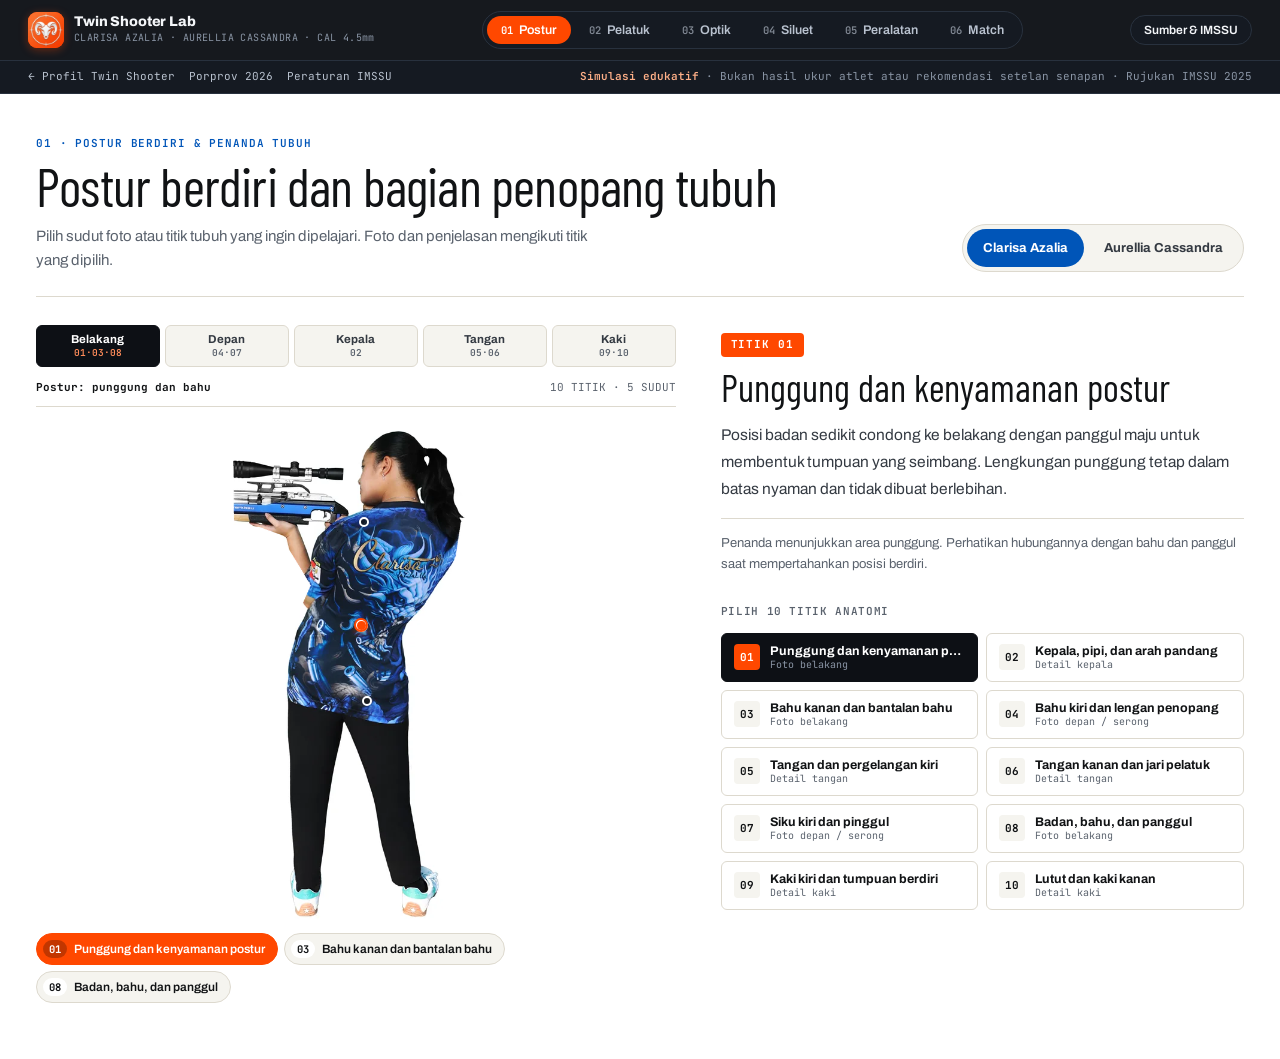
==== commit 13bd0ebd: "Samakan font semua halaman dengan homepage (Barlow Condensed / Archivo / JetBrains Mono)" ====
--- a/lab.html
+++ b/lab.html
@@ -10,7 +10,7 @@
   <link rel="icon" type="image/webp" href="assets/brand-logo.webp">
   <link rel="preconnect" href="https://fonts.googleapis.com">
   <link rel="preconnect" href="https://fonts.gstatic.com" crossorigin>
-  <link href="https://fonts.googleapis.com/css2?family=Cormorant+Garamond:ital,wght@0,700;1,600&family=IBM+Plex+Mono:wght@400;500;600;700&family=Instrument+Serif:ital@0;1&family=Plus+Jakarta+Sans:wght@400;500;600;700;800&display=swap" rel="stylesheet">
+  <link href="https://fonts.googleapis.com/css2?family=Archivo:wght@400;500;600;700;800&family=Barlow+Condensed:wght@600;700;800&family=JetBrains+Mono:wght@400;600;700&display=swap" rel="stylesheet">
   <link rel="stylesheet" href="lab-studio.css">
 </head>
 <body>
@@ -166,14 +166,14 @@
                         <rect id="triggerZoneA" x="15" y="30" width="120" height="90" rx="6" fill="#E8EDF0" stroke="#65747B"/>
                         <rect id="triggerZoneB" x="145" y="30" width="120" height="90" rx="6" fill="#E8EDF0" stroke="#65747B"/>
                         <rect id="triggerZoneC" x="285" y="30" width="120" height="90" rx="6" fill="#E8EDF0" stroke="#65747B"/>
-                        <g fill="#182B35" text-anchor="middle" font-family="sans-serif" font-size="14" font-weight="700">
+                        <g fill="#182B35" text-anchor="middle" font-family="Archivo, sans-serif" font-size="14" font-weight="700">
                             <text x="75" y="58">A · Take-up</text><text x="205" y="58">B · Creep</text><text x="345" y="58">C · Over-travel</text>
                         </g>
                         <path d="M30 88H390" stroke="#52646D" stroke-width="2"/>
                         <path d="M382 82L390 88L382 94" fill="none" stroke="#52646D" stroke-width="2"/>
                         <circle id="triggerTravelMarker" cx="75" cy="88" r="8" fill="#0057A5" stroke="white" stroke-width="2"/>
                         <path d="M275 20V130" stroke="#182B35" stroke-width="2" stroke-dasharray="4 4"/>
-                        <g fill="#182B35" text-anchor="middle" font-family="sans-serif" font-size="12">
+                        <g fill="#182B35" text-anchor="middle" font-family="Archivo, sans-serif" font-size="12">
                             <text x="75" y="147">Tarikan awal</text><text x="205" y="147">Sebelum pelepasan</text><text x="345" y="147">Setelah pelepasan</text>
                             <text x="275" y="16">Pelepasan</text>
                         </g>
@@ -394,35 +394,35 @@
   <rect x="649" y="36" width="13" height="48" rx="4" fill="#2B3439" stroke="#424A50" stroke-width="1.5"/>
   <ellipse cx="662" cy="60" rx="5" ry="22" fill="url(#hwLens)" stroke="#313C43" stroke-width="1.5"/>
   <text x="704" y="53" class="hw-figure-mono" fill="#555E5D" font-size="9.5">DETAIL</text>
-  <text x="704" y="67" fill="#222A2D" font-family="Plus Jakarta Sans, sans-serif" font-size="13" font-weight="700">OPTIK</text>
-  <text x="704" y="81" fill="#69716E" font-size="9" font-family="IBM Plex Mono, monospace">MODEL EKSTERIOR</text>
+  <text x="704" y="67" fill="#222A2D" font-family="Archivo, sans-serif" font-size="13" font-weight="700">OPTIK</text>
+  <text x="704" y="81" fill="#69716E" font-size="9" font-family="JetBrains Mono, monospace">MODEL EKSTERIOR</text>
   <g class="hw-marker cursor-pointer" tabindex="0" role="button" data-hw-key="objective" aria-pressed="false" aria-label="Pilih Lensa Objektif" onkeydown="if(event.key==='Enter'||event.key===' '){event.preventDefault();inspectHardware('objective');}" onclick="inspectHardware('objective')">
   <title>7. lensa depan</title>
   <rect class="hw-hitbox" x="69" y="70" width="46" height="46" rx="23" fill="transparent"/>
   <circle class="hw-marker-halo" cx="92" cy="93" r="16" fill="var(--bg-surface)" stroke="#BDC0BD" stroke-width="1.1"/>
   <circle class="hw-marker-disc" cx="92" cy="93" r="12.5" fill="#232A2C" stroke="#FFFFFF" stroke-width="1.4"/>
-  <text class="hw-marker-number" x="92" y="97" text-anchor="middle" fill="#FFFFFF" font-family="IBM Plex Mono, monospace" font-size="11.5" font-weight="700">07</text>
+  <text class="hw-marker-number" x="92" y="97" text-anchor="middle" fill="#FFFFFF" font-family="JetBrains Mono, monospace" font-size="11.5" font-weight="700">07</text>
  </g>
   <g class="hw-marker cursor-pointer" tabindex="0" role="button" data-hw-key="turrets" aria-pressed="false" aria-label="Pilih Turret Elevasi dan Windage" onkeydown="if(event.key==='Enter'||event.key===' '){event.preventDefault();inspectHardware('turrets');}" onclick="inspectHardware('turrets')">
   <title>8. turret</title>
   <rect class="hw-hitbox" x="324" y="3" width="46" height="46" rx="23" fill="transparent"/>
   <circle class="hw-marker-halo" cx="347" cy="26" r="16" fill="var(--bg-surface)" stroke="#BDC0BD" stroke-width="1.1"/>
   <circle class="hw-marker-disc" cx="347" cy="26" r="12.5" fill="#232A2C" stroke="#FFFFFF" stroke-width="1.4"/>
-  <text class="hw-marker-number" x="347" y="30" text-anchor="middle" fill="#FFFFFF" font-family="IBM Plex Mono, monospace" font-size="11.5" font-weight="700">08</text>
+  <text class="hw-marker-number" x="347" y="30" text-anchor="middle" fill="#FFFFFF" font-family="JetBrains Mono, monospace" font-size="11.5" font-weight="700">08</text>
  </g>
   <g class="hw-marker cursor-pointer" tabindex="0" role="button" data-hw-key="zoom" aria-pressed="false" aria-label="Pilih Cincin Pembesaran" onkeydown="if(event.key==='Enter'||event.key===' '){event.preventDefault();inspectHardware('zoom');}" onclick="inspectHardware('zoom')">
   <title>9. pembesaran</title>
   <rect class="hw-hitbox" x="507" y="71" width="46" height="46" rx="23" fill="transparent"/>
   <circle class="hw-marker-halo" cx="530" cy="94" r="16" fill="var(--bg-surface)" stroke="#BDC0BD" stroke-width="1.1"/>
   <circle class="hw-marker-disc" cx="530" cy="94" r="12.5" fill="#232A2C" stroke="#FFFFFF" stroke-width="1.4"/>
-  <text class="hw-marker-number" x="530" y="98" text-anchor="middle" fill="#FFFFFF" font-family="IBM Plex Mono, monospace" font-size="11.5" font-weight="700">09</text>
+  <text class="hw-marker-number" x="530" y="98" text-anchor="middle" fill="#FFFFFF" font-family="JetBrains Mono, monospace" font-size="11.5" font-weight="700">09</text>
  </g>
   <g class="hw-marker cursor-pointer" tabindex="0" role="button" data-hw-key="ocular" aria-pressed="false" aria-label="Pilih Lensa Okuler" onkeydown="if(event.key==='Enter'||event.key===' '){event.preventDefault();inspectHardware('ocular');}" onclick="inspectHardware('ocular')">
   <title>10. lensa okuler</title>
   <rect class="hw-hitbox" x="617" y="71" width="46" height="46" rx="23" fill="transparent"/>
   <circle class="hw-marker-halo" cx="640" cy="94" r="16" fill="var(--bg-surface)" stroke="#BDC0BD" stroke-width="1.1"/>
   <circle class="hw-marker-disc" cx="640" cy="94" r="12.5" fill="#232A2C" stroke="#FFFFFF" stroke-width="1.4"/>
-  <text class="hw-marker-number" x="640" y="98" text-anchor="middle" fill="#FFFFFF" font-family="IBM Plex Mono, monospace" font-size="11.5" font-weight="700">10</text>
+  <text class="hw-marker-number" x="640" y="98" text-anchor="middle" fill="#FFFFFF" font-family="JetBrains Mono, monospace" font-size="11.5" font-weight="700">10</text>
  </g>
 </g>
  <g transform="translate(0,65)" class="hw-rifle-section">
@@ -442,7 +442,7 @@
  <path d="M155 159Q173 145 199 146L246 146" fill="none" stroke="#E6C399" stroke-width="2.3" opacity=".87"/>
  <path d="M157 174L219 173L247 163" stroke="#655543" stroke-width="2" fill="none" opacity=".75"/>
  <path d="M172 180V194M231 178V195" stroke="#45535A" stroke-width="5" stroke-linecap="round"/>
- <text id="rigCheekName" x="203" y="162" text-anchor="middle" fill="#F5F3E8" font-family="Cormorant Garamond, serif" font-style="italic" font-size="15" font-weight="700">Aurellia</text>
+ <text id="rigCheekName" x="203" y="162" text-anchor="middle" fill="#F5F3E8" font-family="Barlow Condensed, sans-serif" font-style="italic" font-size="15" font-weight="700">Aurellia</text>
 </g>
   <g class="hw-region cursor-pointer" data-hw-key="grip" onclick="inspectHardware('grip')" aria-hidden="true">
  <path id="rigMainChassis" d="M121 190L207 185L248 177L313 179L361 175L593 178L611 196L578 213L362 212L335 228L312 247L286 257L254 250L259 220L220 221L199 209L135 217Q123 217 121 207Z" fill="#D11F26" stroke="#30373A" stroke-width="2.5"/>
@@ -466,7 +466,7 @@
  <path d="M492 216V245M718 216V245" stroke="#697678" stroke-width="1.5" opacity=".65"/>
  <rect x="751" y="216" width="26" height="29" rx="6" fill="#3F4C50" stroke="#293437" stroke-width="1.3"/>
  <path d="M756 221H773" stroke="#A7B2B1" stroke-width="2"/>
- <text x="622" y="234" fill="#4E5B60" font-family="IBM Plex Mono, monospace" font-size="10" text-anchor="middle" letter-spacing=".9">ILLUSTRATIVE CYLINDER</text>
+ <text x="622" y="234" fill="#4E5B60" font-family="JetBrains Mono, monospace" font-size="10" text-anchor="middle" letter-spacing=".9">ILLUSTRATIVE CYLINDER</text>
 </g>
   <g class="hw-region cursor-pointer" data-hw-key="barrel" onclick="inspectHardware('barrel')" aria-hidden="true">
  <rect x="337" y="167" width="462" height="12" rx="5" fill="url(#hwGraphite)" stroke="#384446" stroke-width="1.7"/>
@@ -484,45 +484,45 @@
   <rect class="hw-hitbox" x="55" y="219" width="46" height="46" rx="23" fill="transparent"/>
   <circle class="hw-marker-halo" cx="78" cy="242" r="16" fill="var(--bg-surface)" stroke="#BDC0BD" stroke-width="1.1"/>
   <circle class="hw-marker-disc" cx="78" cy="242" r="12.5" fill="#232A2C" stroke="#FFFFFF" stroke-width="1.4"/>
-  <text class="hw-marker-number" x="78" y="246" text-anchor="middle" fill="#FFFFFF" font-family="IBM Plex Mono, monospace" font-size="11.5" font-weight="700">01</text>
+  <text class="hw-marker-number" x="78" y="246" text-anchor="middle" fill="#FFFFFF" font-family="JetBrains Mono, monospace" font-size="11.5" font-weight="700">01</text>
  </g>
   <g class="hw-marker cursor-pointer" transform="translate(-32,108)" tabindex="0" role="button" data-hw-key="cheekpiece" aria-pressed="true" aria-label="Pilih Sandaran Pipi" onkeydown="if(event.key==='Enter'||event.key===' '){event.preventDefault();inspectHardware('cheekpiece');}" onclick="inspectHardware('cheekpiece')">
   <title>2. sandaran pipi</title>
   <rect class="hw-hitbox" x="187" y="101" width="46" height="46" rx="23" fill="transparent"/>
   <circle class="hw-marker-halo" cx="210" cy="124" r="16" fill="var(--bg-surface)" stroke="#BDC0BD" stroke-width="1.1"/>
   <circle class="hw-marker-disc" cx="210" cy="124" r="12.5" fill="#232A2C" stroke="#FFFFFF" stroke-width="1.4"/>
-  <text class="hw-marker-number" x="210" y="128" text-anchor="middle" fill="#FFFFFF" font-family="IBM Plex Mono, monospace" font-size="11.5" font-weight="700">02</text>
+  <text class="hw-marker-number" x="210" y="128" text-anchor="middle" fill="#FFFFFF" font-family="JetBrains Mono, monospace" font-size="11.5" font-weight="700">02</text>
  </g>
   <g class="hw-marker cursor-pointer" transform="translate(-55,55)" tabindex="0" role="button" data-hw-key="grip" aria-pressed="false" aria-label="Pilih Pegangan dan Pelatuk" onkeydown="if(event.key==='Enter'||event.key===' '){event.preventDefault();inspectHardware('grip');}" onclick="inspectHardware('grip')">
   <title>3. grip</title>
   <rect class="hw-hitbox" x="288" y="249" width="46" height="46" rx="23" fill="transparent"/>
   <circle class="hw-marker-halo" cx="311" cy="272" r="16" fill="var(--bg-surface)" stroke="#BDC0BD" stroke-width="1.1"/>
   <circle class="hw-marker-disc" cx="311" cy="272" r="12.5" fill="#232A2C" stroke="#FFFFFF" stroke-width="1.4"/>
-  <text class="hw-marker-number" x="311" y="276" text-anchor="middle" fill="#FFFFFF" font-family="IBM Plex Mono, monospace" font-size="11.5" font-weight="700">03</text>
+  <text class="hw-marker-number" x="311" y="276" text-anchor="middle" fill="#FFFFFF" font-family="JetBrains Mono, monospace" font-size="11.5" font-weight="700">03</text>
  </g>
   <g class="hw-marker cursor-pointer" transform="translate(36,96)" tabindex="0" role="button" data-hw-key="riser" aria-pressed="false" aria-label="Pilih Penopang Depan" onkeydown="if(event.key==='Enter'||event.key===' '){event.preventDefault();inspectHardware('riser');}" onclick="inspectHardware('riser')">
   <title>4. penopang depan</title>
   <rect class="hw-hitbox" x="413" y="169" width="46" height="46" rx="23" fill="transparent"/>
   <circle class="hw-marker-halo" cx="436" cy="192" r="16" fill="var(--bg-surface)" stroke="#BDC0BD" stroke-width="1.1"/>
   <circle class="hw-marker-disc" cx="436" cy="192" r="12.5" fill="#232A2C" stroke="#FFFFFF" stroke-width="1.4"/>
-  <text class="hw-marker-number" x="436" y="196" text-anchor="middle" fill="#FFFFFF" font-family="IBM Plex Mono, monospace" font-size="11.5" font-weight="700">04</text>
+  <text class="hw-marker-number" x="436" y="196" text-anchor="middle" fill="#FFFFFF" font-family="JetBrains Mono, monospace" font-size="11.5" font-weight="700">04</text>
  </g>
   <g class="hw-marker cursor-pointer" transform="translate(65,0)" tabindex="0" role="button" data-hw-key="cylinder" aria-pressed="false" aria-label="Pilih Tabung Udara" onkeydown="if(event.key==='Enter'||event.key===' '){event.preventDefault();inspectHardware('cylinder');}" onclick="inspectHardware('cylinder')">
   <title>5. tabung udara</title>
   <rect class="hw-hitbox" x="587" y="246" width="46" height="46" rx="23" fill="transparent"/>
   <circle class="hw-marker-halo" cx="610" cy="269" r="16" fill="var(--bg-surface)" stroke="#BDC0BD" stroke-width="1.1"/>
   <circle class="hw-marker-disc" cx="610" cy="269" r="12.5" fill="#232A2C" stroke="#FFFFFF" stroke-width="1.4"/>
-  <text class="hw-marker-number" x="610" y="273" text-anchor="middle" fill="#FFFFFF" font-family="IBM Plex Mono, monospace" font-size="11.5" font-weight="700">05</text>
+  <text class="hw-marker-number" x="610" y="273" text-anchor="middle" fill="#FFFFFF" font-family="JetBrains Mono, monospace" font-size="11.5" font-weight="700">05</text>
  </g>
   <g class="hw-marker cursor-pointer" transform="translate(30,83)" tabindex="0" role="button" data-hw-key="barrel" aria-pressed="false" aria-label="Pilih Laras" onkeydown="if(event.key==='Enter'||event.key===' '){event.preventDefault();inspectHardware('barrel');}" onclick="inspectHardware('barrel')">
   <title>6. laras</title>
   <rect class="hw-hitbox" x="732" y="130" width="46" height="46" rx="23" fill="transparent"/>
   <circle class="hw-marker-halo" cx="755" cy="153" r="16" fill="var(--bg-surface)" stroke="#BDC0BD" stroke-width="1.1"/>
   <circle class="hw-marker-disc" cx="755" cy="153" r="12.5" fill="#232A2C" stroke="#FFFFFF" stroke-width="1.4"/>
-  <text class="hw-marker-number" x="755" y="157" text-anchor="middle" fill="#FFFFFF" font-family="IBM Plex Mono, monospace" font-size="11.5" font-weight="700">06</text>
- </g>
- </g>
- <g aria-hidden="true" fill="#747A73" font-size="9" font-family="IBM Plex Mono, monospace" letter-spacing=".3">
+  <text class="hw-marker-number" x="755" y="157" text-anchor="middle" fill="#FFFFFF" font-family="JetBrains Mono, monospace" font-size="11.5" font-weight="700">06</text>
+ </g>
+ </g>
+ <g aria-hidden="true" fill="#747A73" font-size="9" font-family="JetBrains Mono, monospace" letter-spacing=".3">
   <text x="24" y="474">SENAPAN MERAH DARI POSTER · HOTSPOT ILUSTRATIF · BUKAN SKALA ATAU KALIBRASI TEKNIS</text>
  </g>
 </svg></div>
--- a/lab-studio.css
+++ b/lab-studio.css
@@ -24,9 +24,9 @@
   --orange: #FF4800;
   --orange-deep: #B53200;
   --green: #0E7C47;
-  --font-serif: 'Instrument Serif', 'Cormorant Garamond', Georgia, serif;
-  --font-sans: 'Plus Jakarta Sans', -apple-system, BlinkMacSystemFont, sans-serif;
-  --font-mono: 'IBM Plex Mono', monospace;
+  --font-display: 'Barlow Condensed', 'Arial Narrow', sans-serif;
+  --font-sans: 'Archivo', -apple-system, BlinkMacSystemFont, sans-serif;
+  --font-mono: 'JetBrains Mono', monospace;
   --r-sm: 6px;
   --r-md: 12px;
   --r-pill: 999px;
@@ -244,7 +244,7 @@
    ========================================================================= */
 
 .studio-main {
-  min-height: calc(100dvh - 96px);
+  min-height: calc(100svh - 96px);
 }
 
 .lab-panel {
@@ -277,7 +277,7 @@
 }
 
 .stage-title {
-  font-family: var(--font-serif);
+  font-family: var(--font-display);
   font-weight: 400;
   font-size: clamp(34px, 4.2vw, 54px);
   line-height: 1.04;
@@ -504,7 +504,7 @@
 }
 
 #dossierTitle {
-  font-family: var(--font-serif);
+  font-family: var(--font-display);
   font-weight: 400;
   font-size: clamp(28px, 3vw, 38px);
   line-height: 1.1;
@@ -834,7 +834,7 @@
 }
 
 #triggerStageTitle {
-  font-family: var(--font-serif);
+  font-family: var(--font-display);
   font-weight: 400;
   font-size: 26px;
   line-height: 1.15;
@@ -1243,7 +1243,7 @@
 }
 
 #sec-imssu .silhouette-raster[hidden],#sec-imssu .silhouette-fallback[hidden] {display:none!important}
-#sec-imssu .silhouette-fallback {font:700 10px/1.2 'Plus Jakarta Sans',sans-serif;color:#D95020;text-align:center;max-width:52px;overflow-wrap:anywhere}
+#sec-imssu .silhouette-fallback {font:700 10px/1.2 'Archivo',sans-serif;color:#D95020;text-align:center;max-width:52px;overflow-wrap:anywhere}
 #sec-imssu .silhouette-fallback svg {display:block;width:43px;height:33px;margin:0 auto 2px;pointer-events:none}
 
 .rack-rail {
@@ -1442,7 +1442,7 @@
 }
 
 #hwSpecTitle {
-  font-family: var(--font-serif);
+  font-family: var(--font-display);
   font-weight: 400;
   font-size: 32px;
   line-height: 1.12;
@@ -1507,7 +1507,7 @@
 
 dialog.studio-dialog {
   width: min(760px, calc(100% - 24px));
-  max-height: 88dvh;
+  max-height: 88svh;
   margin: auto;
   padding: 24px;
   border: 1px solid var(--line-strong);
@@ -1533,7 +1533,7 @@
 }
 
 .dialog-head h2 {
-  font-family: var(--font-serif);
+  font-family: var(--font-display);
   font-weight: 400;
   font-size: 28px;
   margin: 0;
@@ -1575,7 +1575,7 @@
 }
 
 .posture-photo-detail-view {
-  height: min(62dvh, 520px);
+  height: min(62svh, 520px);
   background: #FFFFFF;
 }
 
@@ -2778,7 +2778,7 @@
 }
 
 .match-overlay-inner h3 {
-  font-family: var(--font-serif);
+  font-family: var(--font-display);
   font-weight: 400;
   font-size: clamp(28px, 3.5vw, 40px);
   line-height: 1.08;
@@ -3147,7 +3147,7 @@
   #sec-match.is-active {
     display: flex;
     flex-direction: column;
-    min-height: calc(100dvh - 54px - 58px);
+    min-height: calc(100svh - 54px - 58px);
     background: var(--dark);
   }
   #sec-match .stage-wrap {
@@ -3251,7 +3251,7 @@
 
 /* =========================================================================
    ALL-DEVICE ADAPTIVE MOBILE LAYER (320px - 899px, Short & Tall Phones)
-   Ensures Tabs 01-06 scale fluidly to each gadget's exact width & dvh height.
+   Ensures Tabs 01-06 scale fluidly to each gadget's exact width & svh height.
    ========================================================================= */
 
 @media (max-width: 899px) {
@@ -3271,7 +3271,7 @@
 
   /* Every active panel fills full screen cleanly (eliminates beige bottom gaps on tall phones) */
   .lab-panel.is-active {
-    min-height: calc(100dvh - 54px - 58px - env(safe-area-inset-top) - env(safe-area-inset-bottom));
+    min-height: calc(100svh - 54px - 58px - env(safe-area-inset-top) - env(safe-area-inset-bottom));
   }
 
   /* Bottom 6-tab bar scales cleanly from 320px to 899px */
@@ -3283,9 +3283,9 @@
     padding: 5px 1px;
   }
 
-  /* TAB 01 (Postur): height adapts to both phone width & dvh height */
+  /* TAB 01 (Postur): height adapts to both phone width & svh height */
   #sec-biomech .lab-biomech-stage {
-    height: clamp(210px, 36dvh, 360px);
+    height: clamp(240px, 64vw, 330px);
   }
   .pose-angle-btn .pa-name {
     font-size: clamp(9.5px, 2.8vw, 11.5px);
@@ -3296,13 +3296,13 @@
 
   /* TAB 02 (Pelatuk): fluid oscilloscope height */
   #sec-trigger #triggerOscCanvas {
-    height: clamp(120px, 20dvh, 185px);
-  }
-
-  /* TAB 03 (Optik): circular lens constrained by BOTH vw & dvh so all 3 sliders stay on-screen */
+    height: clamp(138px, 36vw, 170px);
+  }
+
+  /* TAB 03 (Optik): circular lens constrained by BOTH vw & svh so all 3 sliders stay on-screen */
   #sec-optics #ocularLensCanvas {
-    width: min(230px, 54vw, 29dvh);
-    height: min(230px, 54vw, 29dvh);
+    width: min(215px, 54vw);
+    height: min(215px, 54vw);
   }
 
   /* TAB 04 (Siluet): 5 silhouettes & 4 distance tabs scale down cleanly to 320px */
@@ -3328,7 +3328,7 @@
     padding: 7px 3px;
   }
   #sec-hardware #hardwareBlueprintSvg {
-    max-height: clamp(150px, 26dvh, 250px);
+    max-height: clamp(165px, 44vw, 230px);
   }
 
   /* TAB 06 (Match IMSSU): fluid HUD & viewport for both short (667px) and tall (930px) phones */
@@ -3340,7 +3340,7 @@
     padding: 4px 7px;
   }
   #sec-match .match-viewport-wrap {
-    min-height: clamp(205px, 34dvh, 380px);
+    min-height: clamp(240px, 64vw, 330px);
   }
   #sec-match .ammo-pellet {
     width: clamp(18px, 5.2vw, 24px);
@@ -3387,7 +3387,7 @@
 
 @media (min-width: 900px) {
   .lab-panel.is-active {
-    min-height: calc(100dvh - 96px);
+    min-height: calc(100svh - 96px);
   }
   #sec-match .match-viewport-wrap {
     height: clamp(440px, 60vh, 560px);
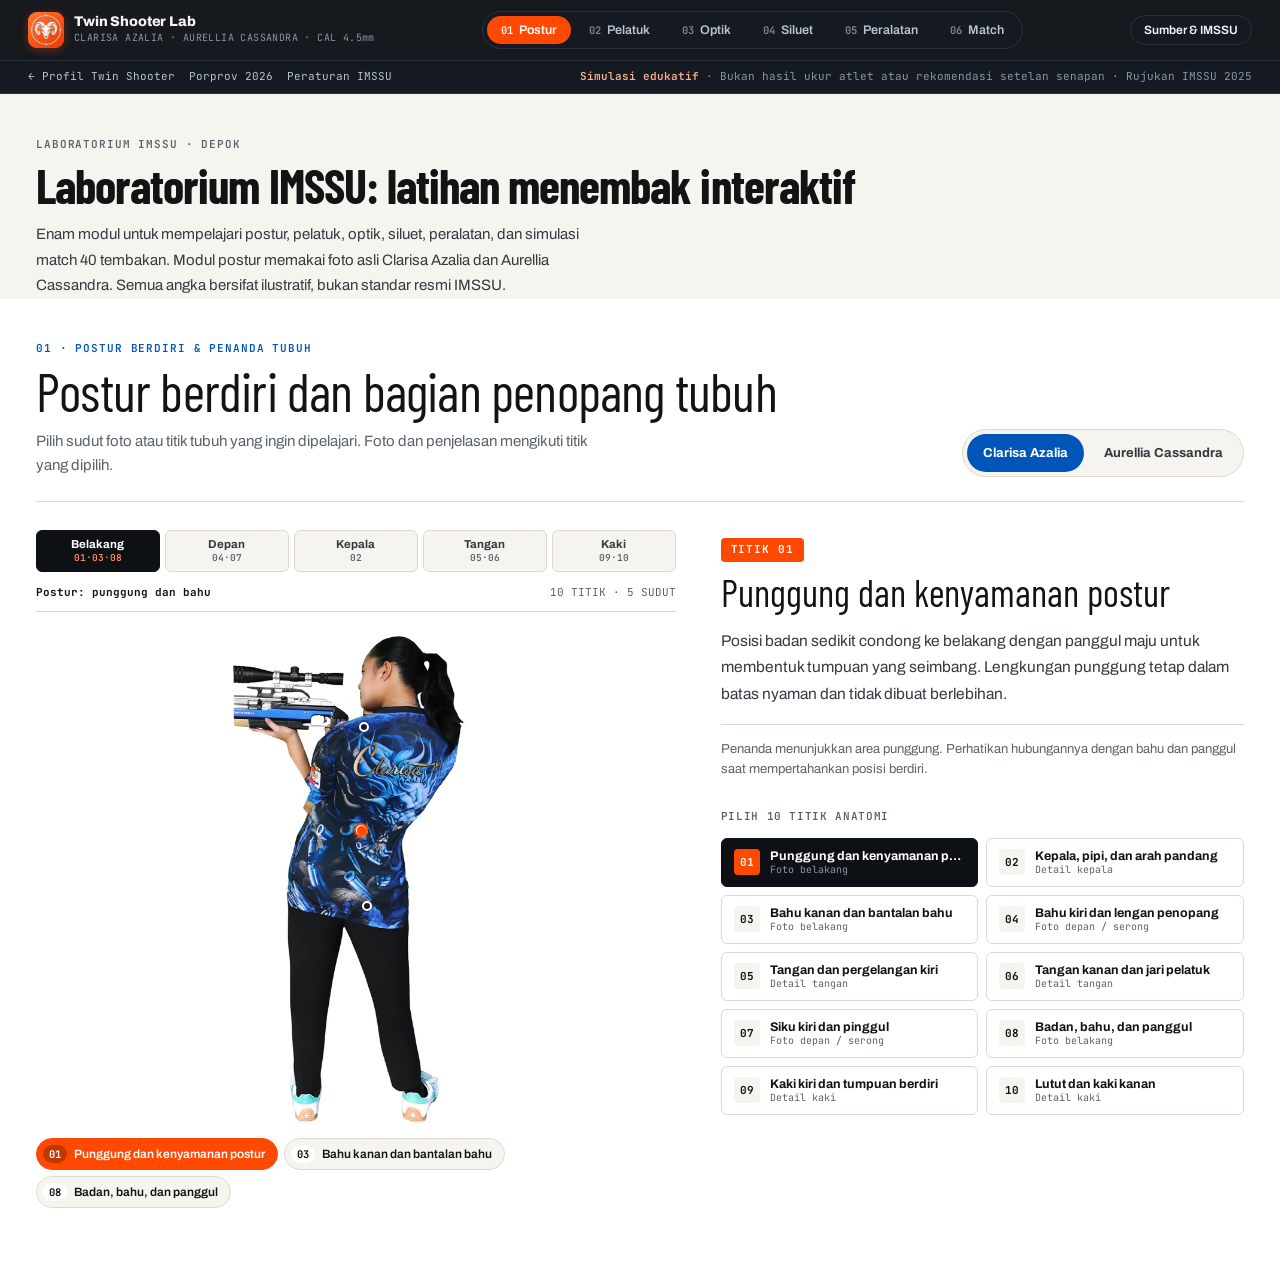
==== commit 604cd12f: "SEO halaman Lab: title IMSSU, OG, JSON-LD, H1" ====
--- a/lab.html
+++ b/lab.html
@@ -3,10 +3,21 @@
 <head>
   <meta charset="UTF-8">
   <meta name="viewport" content="width=device-width, initial-scale=1.0, viewport-fit=cover">
-  <title>Laboratorium Interaktif | Twin Shooter</title>
-  <meta name="description" content="Eksplorasi interaktif postur, optik, target, dan diagram peralatan untuk pembelajaran visual. Angka simulasi bersifat ilustratif, bukan standar resmi IMSSU.">
+  <title>Lab IMSSU: Latihan Menembak Interaktif | Twin Shooter</title>
+  <meta name="description" content="Latihan menembak IMSSU interaktif: postur, pelatuk, optik, siluet, peralatan, dan simulasi match 40 tembakan. Angka simulasi ilustratif, bukan standar resmi.">
   <meta name="robots" content="index,follow">
   <link rel="canonical" href="https://twinshooter.vercel.app/lab">
+  <meta property="og:type" content="website">
+  <meta property="og:locale" content="id_ID">
+  <meta property="og:site_name" content="Twin Shooter">
+  <meta property="og:title" content="Lab IMSSU: Latihan Menembak Interaktif | Twin Shooter">
+  <meta property="og:description" content="Latihan menembak IMSSU interaktif: postur, pelatuk, optik, siluet, peralatan, dan simulasi match 40 tembakan. Angka simulasi ilustratif, bukan standar resmi.">
+  <meta property="og:url" content="https://twinshooter.vercel.app/lab">
+  <meta property="og:image" content="https://twinshooter.vercel.app/assets/twin-shooter-og.png">
+  <meta property="og:image:width" content="1200">
+  <meta property="og:image:height" content="630">
+  <meta name="twitter:card" content="summary_large_image">
+  <script type="application/ld+json">{"@context":"https://schema.org","@type":"WebPage","@id":"https://twinshooter.vercel.app/lab#webpage","url":"https://twinshooter.vercel.app/lab","name":"Lab IMSSU: Latihan Menembak Interaktif | Twin Shooter","inLanguage":"id-ID","dateModified":"2026-11-21","isPartOf":{"@id":"https://twinshooter.vercel.app/#website"}}</script>
   <link rel="icon" type="image/webp" href="assets/brand-logo.webp">
   <link rel="preconnect" href="https://fonts.googleapis.com">
   <link rel="preconnect" href="https://fonts.gstatic.com" crossorigin>
@@ -55,6 +66,12 @@
 
   <main class="studio-main">
 
+    <section class="lab-intro" aria-labelledby="lab-title">
+      <p class="lab-eyebrow">Laboratorium IMSSU · Depok</p>
+      <h1 id="lab-title">Laboratorium IMSSU: latihan menembak interaktif</h1>
+      <p>Enam modul untuk mempelajari postur, pelatuk, optik, siluet, peralatan, dan simulasi match 40 tembakan. Modul postur memakai foto asli Clarisa Azalia dan Aurellia Cassandra. Semua angka bersifat ilustratif, bukan standar resmi IMSSU.</p>
+    </section>
+
     <!-- =================================================================
          TAB 01 · POSTUR TUBUH — GALLERY WHITE EDITORIAL EXHIBITION
          ================================================================= -->
@@ -63,7 +80,7 @@
         <div class="biomech-topbar">
           <div>
             <p class="stage-eyebrow">01 · Postur Berdiri &amp; Penanda Tubuh</p>
-            <h1 class="stage-title">Postur berdiri dan bagian penopang tubuh</h1>
+            <h2 class="stage-title">Postur berdiri dan bagian penopang tubuh</h2>
             <p class="stage-lead">Pilih sudut foto atau titik tubuh yang ingin dipelajari. Foto dan penjelasan mengikuti titik yang dipilih.</p>
           </div>
           <div id="postureArtControls" class="athlete-dock" role="group" aria-label="Pilih foto atlet">
--- a/lab-studio.css
+++ b/lab-studio.css
@@ -3413,3 +3413,9 @@
     color: var(--ink-dark);
   }
 }
+
+/* Lab SEO intro (page H1 + lead, light Lab tokens) */
+.lab-intro{max-width:1360px;margin:0 auto;padding:clamp(24px,3.2vw,44px) clamp(16px,3vw,36px) 0}
+.lab-intro .lab-eyebrow{margin:0 0 8px;color:var(--mute);font-family:var(--font-mono);font-size:11px;font-weight:600;letter-spacing:.08em;text-transform:uppercase}
+.lab-intro h1{margin:0;font-family:var(--font-display);font-size:clamp(32px,4vw,48px);line-height:1.02;letter-spacing:-.02em;color:var(--ink)}
+.lab-intro p{max-width:65ch;margin:12px 0 0;color:var(--ink-2);font-size:15px;line-height:1.7}
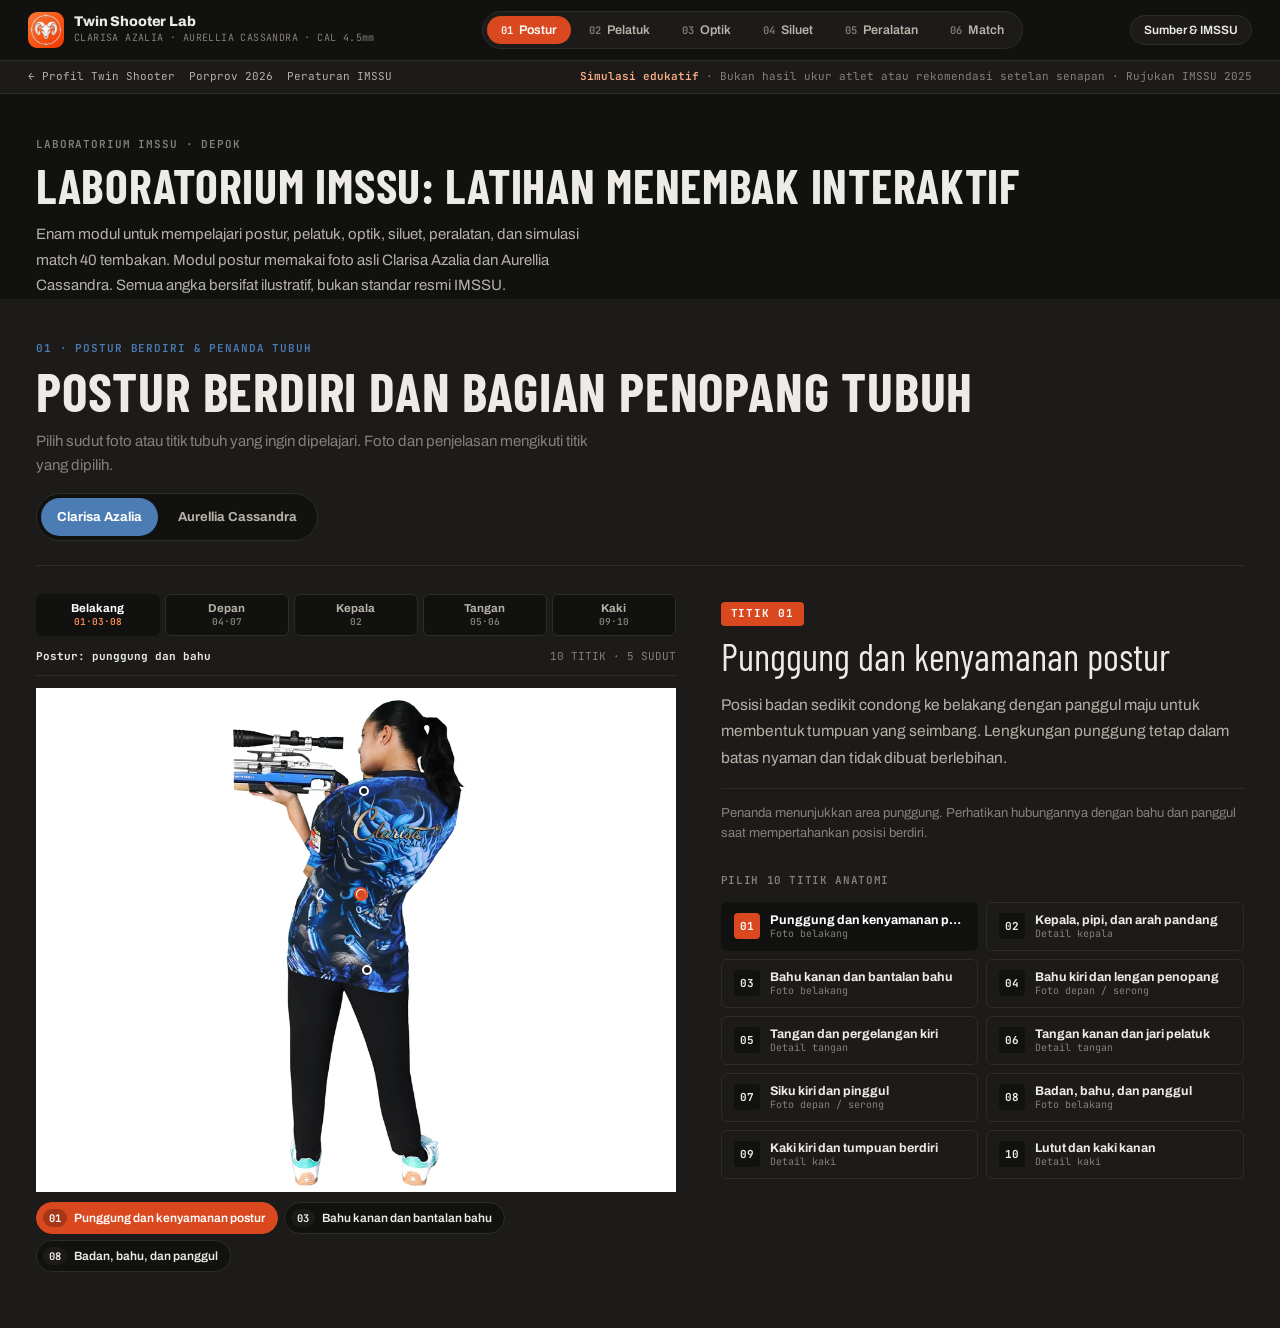
==== commit dddd68c4: "Unified cleanup: Porprov editorial CSS, Lab mobile drawer, Rules reader rewrite" ====
--- a/lab.html
+++ b/lab.html
@@ -3,6 +3,7 @@
 <head>
   <meta charset="UTF-8">
   <meta name="viewport" content="width=device-width, initial-scale=1.0, viewport-fit=cover">
+  <meta name="theme-color" content="#111110">
   <title>Lab IMSSU: Latihan Menembak Interaktif | Twin Shooter</title>
   <meta name="description" content="Latihan menembak IMSSU interaktif: postur, pelatuk, optik, siluet, peralatan, dan simulasi match 40 tembakan. Angka simulasi ilustratif, bukan standar resmi.">
   <meta name="robots" content="index,follow">
@@ -28,7 +29,7 @@
   <!-- TOP STUDIO CHROME -->
   <header class="studio-header">
     <div class="studio-header-inner">
-      <a class="studio-brand" href="https://twinshooter.vercel.app/" aria-label="Kembali ke profil Twin Shooter">
+      <a class="studio-brand" href="/" aria-label="Kembali ke profil Twin Shooter">
         <span class="studio-emblem" aria-hidden="true">
           <img src="assets/brand-logo.webp" alt="" width="36" height="36">
         </span>
@@ -49,16 +50,30 @@
 
       <div class="studio-header-actions">
         <button type="button" class="studio-info-btn" onclick="document.getElementById('sourcesDialog').showModal()">Sumber &amp; IMSSU</button>
+        <button id="menuToggle" type="button" class="studio-menu-toggle" aria-expanded="false" aria-controls="mobileDrawer" aria-label="Buka menu navigasi">
+          <span class="menu-bars" aria-hidden="true"><span></span><span></span><span></span></span>
+        </button>
       </div>
     </div>
+    <nav id="mobileDrawer" class="studio-mobile-drawer" aria-label="Menu navigasi situs" hidden>
+      <div class="studio-drawer-inner">
+        <a href="/#athletes"><span>01</span>Profil Atlet</a>
+        <a href="/#p70-showcase"><span>02</span>Feinwerkbau P 70</a>
+        <a href="/#journey"><span>03</span>Riwayat 2020–2023</a>
+        <a href="/#achievements"><span>04</span>25 Prestasi</a>
+        <a href="/porprov-2026"><span>05</span>Porprov 2026 ↗</a>
+        <a href="/rules"><span>06</span>Peraturan IMSSU ↗</a>
+        <a class="drawer-cta" href="/">← Kembali ke Beranda Twin Shooter</a>
+      </div>
+    </nav>
   </header>
 
   <div class="studio-subbar">
     <div class="studio-subbar-inner">
       <div class="studio-subbar-links">
-        <a href="https://twinshooter.vercel.app/">← Profil Twin Shooter</a>
-        <a href="https://twinshooter.vercel.app/porprov-2026">Porprov 2026</a>
-        <a href="https://twinshooter.vercel.app/rules">Peraturan IMSSU</a>
+        <a href="/">← Profil Twin Shooter</a>
+        <a href="/porprov-2026">Porprov 2026</a>
+        <a href="/rules">Peraturan IMSSU</a>
       </div>
       <div class="studio-subbar-note"><strong>Simulasi edukatif</strong> · Bukan hasil ukur atlet atau rekomendasi setelan senapan · Rujukan IMSSU 2025</div>
     </div>
@@ -698,12 +713,13 @@
         </tbody>
       </table>
     </div>
-    <p style="font-size:13px;color:var(--ink-2);">Rujukan: <a href="https://imssu.org/wp-content/uploads/2025/04/IMSSU-Rules-English-2025.pdf" target="_blank" rel="noopener noreferrer">IMSSU Official Sporting Rules 2025 (PDF)</a> · <a href="https://imssu.net/documents/" target="_blank" rel="noopener noreferrer">Indeks dokumen IMSSU</a> · <a href="https://twinshooter.vercel.app/rules">Halaman peraturan Twin Shooter</a>.</p>
+    <p style="font-size:13px;color:var(--ink-2);">Rujukan: <a href="https://imssu.org/wp-content/uploads/2025/04/IMSSU-Rules-English-2025.pdf" target="_blank" rel="noopener noreferrer">IMSSU Official Sporting Rules 2025 (PDF)</a> · <a href="https://imssu.net/documents/" target="_blank" rel="noopener noreferrer">Indeks dokumen IMSSU</a> · <a href="/rules">Halaman peraturan Twin Shooter</a>.</p>
     <p style="font-size:12px;color:var(--mute);margin-bottom:0;">Aturan kompetisi, instruksi pabrikan, dan keputusan petugas pertandingan tetap menjadi rujukan untuk pelaksanaan nyata. Diagram di halaman ini tidak digunakan untuk menetapkan aturan, mengukur biomekanika, atau mengatur senapan.</p>
   </dialog>
 
   <script defer src="lab-studio.js"></script>
   <script defer src="posture-art.js"></script>
   <script defer src="lab-match.js"></script>
+  <script defer src="/site-nav.js"></script>
 </body>
 </html>
--- a/lab-studio.css
+++ b/lab-studio.css
@@ -3,32 +3,33 @@
  */
 
 :root {
-  --paper: #F5F4EF;
-  --surface: #FFFFFF;
-  --slate: #EDF0F4;
-  --sand: #F6F2E8;
-  --dark: #0D1015;
-  --dark-2: #151A22;
-  --dark-3: #1E2530;
-  --dark-line: #28313E;
-  --ink: #111315;
-  --ink-2: #343A42;
-  --mute: #5A626D;
-  --ink-dark: #F4F6F9;
-  --ink-dark-2: #B9C2CF;
-  --mute-dark: #8A95A5;
-  --line: #DDD9CE;
-  --line-strong: #111315;
-  --blue: #0055B8;
-  --red: #D11F26;
-  --orange: #FF4800;
-  --orange-deep: #B53200;
-  --green: #0E7C47;
+  color-scheme: dark;
+  --paper: #111110;
+  --surface: #1C1B19;
+  --slate: #161514;
+  --sand: #23211E;
+  --dark: #111110;
+  --dark-2: #1C1B19;
+  --dark-3: #23211E;
+  --dark-line: #2E2C29;
+  --ink: #EDEBE6;
+  --ink-2: #B7B2A8;
+  --mute: #868178;
+  --ink-dark: #EDEBE6;
+  --ink-dark-2: #B7B2A8;
+  --mute-dark: #868178;
+  --line: #2E2C29;
+  --line-strong: #43403B;
+  --blue: #4B7CB3;
+  --red: #B8433E;
+  --orange: #D9481E;
+  --orange-deep: #C03C16;
+  --green: #7FB08E;
   --font-display: 'Barlow Condensed', 'Arial Narrow', sans-serif;
   --font-sans: 'Archivo', -apple-system, BlinkMacSystemFont, sans-serif;
   --font-mono: 'JetBrains Mono', monospace;
   --r-sm: 6px;
-  --r-md: 12px;
+  --r-md: 10px;
   --r-pill: 999px;
 }
 
@@ -65,9 +66,7 @@
   position: sticky;
   top: 0;
   z-index: 60;
-  background: rgba(13, 16, 21, 0.96);
-  backdrop-filter: blur(12px);
-  -webkit-backdrop-filter: blur(12px);
+  background: var(--dark);
   border-bottom: 1px solid var(--dark-line);
   color: var(--ink-dark);
 }
@@ -470,7 +469,7 @@
   background: var(--orange);
   transform: translate(-50%, -50%) scale(1.22);
   z-index: 20;
-  box-shadow: 0 0 0 4px rgba(255, 72, 0, 0.25);
+  box-shadow: 0 0 0 2px var(--orange);
 }
 
 /* Right Column: Editorial Dossier + 10-Point Selector */
@@ -894,7 +893,7 @@
 
 .optics-chamber {
   margin-top: 24px;
-  background: radial-gradient(circle at 50% 52%, #1D252F 0%, #090C10 72%);
+  background: #141312;
   border-radius: var(--r-md);
   padding: 20px 24px 36px;
   display: flex;
@@ -1519,7 +1518,6 @@
 
 dialog.studio-dialog::backdrop {
   background: rgba(13, 16, 21, 0.72);
-  backdrop-filter: blur(4px);
 }
 
 .dialog-head {
@@ -1627,8 +1625,6 @@
     display: grid;
     grid-template-columns: repeat(5, minmax(0, 1fr));
     background: rgba(13, 16, 21, 0.98);
-    backdrop-filter: blur(12px);
-    -webkit-backdrop-filter: blur(12px);
     border-top: 1px solid var(--dark-line);
     padding: 6px 6px calc(6px + env(safe-area-inset-bottom));
     gap: 2px;
@@ -2116,7 +2112,7 @@
   height: 13px;
   background: var(--orange);
   border: 2.5px solid #FFFFFF;
-  box-shadow: 0 2px 8px rgba(255, 72, 0, 0.55);
+  box-shadow: none;
 }
 
 #sec-biomech .callout-node[aria-pressed="true"]::after {
@@ -2156,8 +2152,8 @@
 }
 
 .osc-screen.is-break {
-  border-color: #10B981;
-  box-shadow: 0 0 0 1px rgba(16, 185, 129, 0.4), inset 0 0 24px rgba(16, 185, 129, 0.12);
+  border-color: var(--green);
+  box-shadow: inset 0 0 0 1px var(--green);
 }
 
 .osc-phase-pill.is-break {
@@ -2630,7 +2626,7 @@
   border-radius: 9px;
   overflow: hidden;
   padding: 0;
-  box-shadow: 0 2px 8px rgba(255, 72, 0, 0.35);
+  box-shadow: none;
 }
 
 .studio-emblem img {
@@ -2756,7 +2752,6 @@
   position: absolute;
   inset: 0;
   background: rgba(9, 12, 16, 0.88);
-  backdrop-filter: blur(6px);
   display: grid;
   place-items: center;
   padding: 20px;
@@ -2949,7 +2944,7 @@
   margin-bottom: 4px;
 }
 
-.mc-gauge-head strong { color: #34D399; }
+.mc-gauge-head strong { color: var(--green); }
 
 .mc-bar-track {
   position: relative;
@@ -2978,7 +2973,7 @@
 
 .mc-bar-fill.is-orange { background: var(--orange); }
 .mc-bar-fill.is-blue { background: #38BDF8; }
-.mc-bar-fill.is-low { background: #EF4444; }
+.mc-bar-fill.is-low { background: var(--red); }
 
 .mc-actions {
   display: grid;
@@ -3197,7 +3192,7 @@
 
 .mc-fire-btn.is-break-ready {
   background: #0E7C47;
-  box-shadow: 0 2px 0 #09522E, 0 0 16px rgba(16, 185, 129, 0.55);
+  box-shadow: 0 2px 0 #263A2C;
 }
 
 /* Non-overlapping Onboarding & Coach Hints in dark top/bottom scope bands */
@@ -3419,3 +3414,130 @@
 .lab-intro .lab-eyebrow{margin:0 0 8px;color:var(--mute);font-family:var(--font-mono);font-size:11px;font-weight:600;letter-spacing:.08em;text-transform:uppercase}
 .lab-intro h1{margin:0;font-family:var(--font-display);font-size:clamp(32px,4vw,48px);line-height:1.02;letter-spacing:-.02em;color:var(--ink)}
 .lab-intro p{max-width:65ch;margin:12px 0 0;color:var(--ink-2);font-size:15px;line-height:1.7}
+
+/* =========================================================================
+   GUNMETAL & WARM BRASS UNIFICATION + OVERLAY MOBILE MENU (LAB STUDIO)
+   ========================================================================= */
+
+.studio-header-actions {
+  display: flex;
+  align-items: center;
+  gap: 8px;
+}
+
+.studio-menu-toggle,
+.studio-mobile-drawer {
+  display: none;
+}
+
+.lab-intro h1,
+.stage-title {
+  font-family: var(--font-display);
+  font-weight: 700;
+  letter-spacing: 0.015em;
+  text-transform: uppercase;
+  color: var(--ink);
+}
+
+/* Keep archival white-bg reference images framed cleanly on dark Gunmetal */
+.sil-ref-card img,
+.ref-illustration img {
+  background: #F4F2EC;
+  border-radius: var(--r-sm);
+  padding: 6px;
+}
+
+@media (max-width: 900px) {
+  .studio-menu-toggle {
+    display: inline-flex;
+    align-items: center;
+    justify-content: center;
+    width: 38px;
+    height: 38px;
+    padding: 0;
+    border-radius: var(--r-sm);
+    border: 1px solid var(--line-strong);
+    background: var(--dark-2);
+    color: var(--ink);
+    cursor: pointer;
+    flex: none;
+  }
+
+  .studio-menu-toggle .menu-bars {
+    width: 17px;
+    height: 12px;
+    position: relative;
+    display: block;
+  }
+
+  .studio-menu-toggle .menu-bars span {
+    position: absolute;
+    left: 0;
+    right: 0;
+    height: 1.75px;
+    background: var(--ink);
+    border-radius: 1px;
+    transition: transform 0.2s ease, opacity 0.16s ease, top 0.2s ease;
+  }
+
+  .studio-menu-toggle .menu-bars span:nth-child(1) { top: 0; }
+  .studio-menu-toggle .menu-bars span:nth-child(2) { top: 5px; }
+  .studio-menu-toggle .menu-bars span:nth-child(3) { top: 10px; }
+
+  .studio-menu-toggle[aria-expanded="true"] .menu-bars span:nth-child(1) { top: 5px; transform: rotate(45deg); }
+  .studio-menu-toggle[aria-expanded="true"] .menu-bars span:nth-child(2) { opacity: 0; }
+  .studio-menu-toggle[aria-expanded="true"] .menu-bars span:nth-child(3) { top: 5px; transform: rotate(-45deg); }
+
+  .studio-mobile-drawer {
+    display: block;
+    position: absolute;
+    top: 100%;
+    left: 0;
+    right: 0;
+    z-index: 65;
+    background: var(--slate);
+    border-top: 1px solid var(--line);
+    border-bottom: 1px solid var(--line-strong);
+    box-shadow: 0 18px 40px rgba(0, 0, 0, 0.6);
+  }
+
+  .studio-drawer-inner {
+    padding: 10px 16px 18px;
+    display: flex;
+    flex-direction: column;
+  }
+
+  .studio-drawer-inner a {
+    display: flex;
+    align-items: center;
+    gap: 12px;
+    min-height: 44px;
+    text-decoration: none;
+    font-size: 14px;
+    font-weight: 600;
+    color: var(--ink);
+    border-bottom: 1px solid var(--line);
+  }
+
+  .studio-drawer-inner a span {
+    font-family: var(--font-mono);
+    font-size: 11px;
+    color: var(--mute);
+    min-width: 20px;
+  }
+
+  .studio-drawer-inner a.drawer-cta {
+    justify-content: center;
+    margin-top: 14px;
+    border-radius: var(--r-pill);
+    background: var(--orange);
+    color: #FAF8F5;
+    font-weight: 700;
+    font-size: 13px;
+    border-bottom: 0;
+  }
+
+  .studio-subbar {
+    display: none;
+  }
+}
